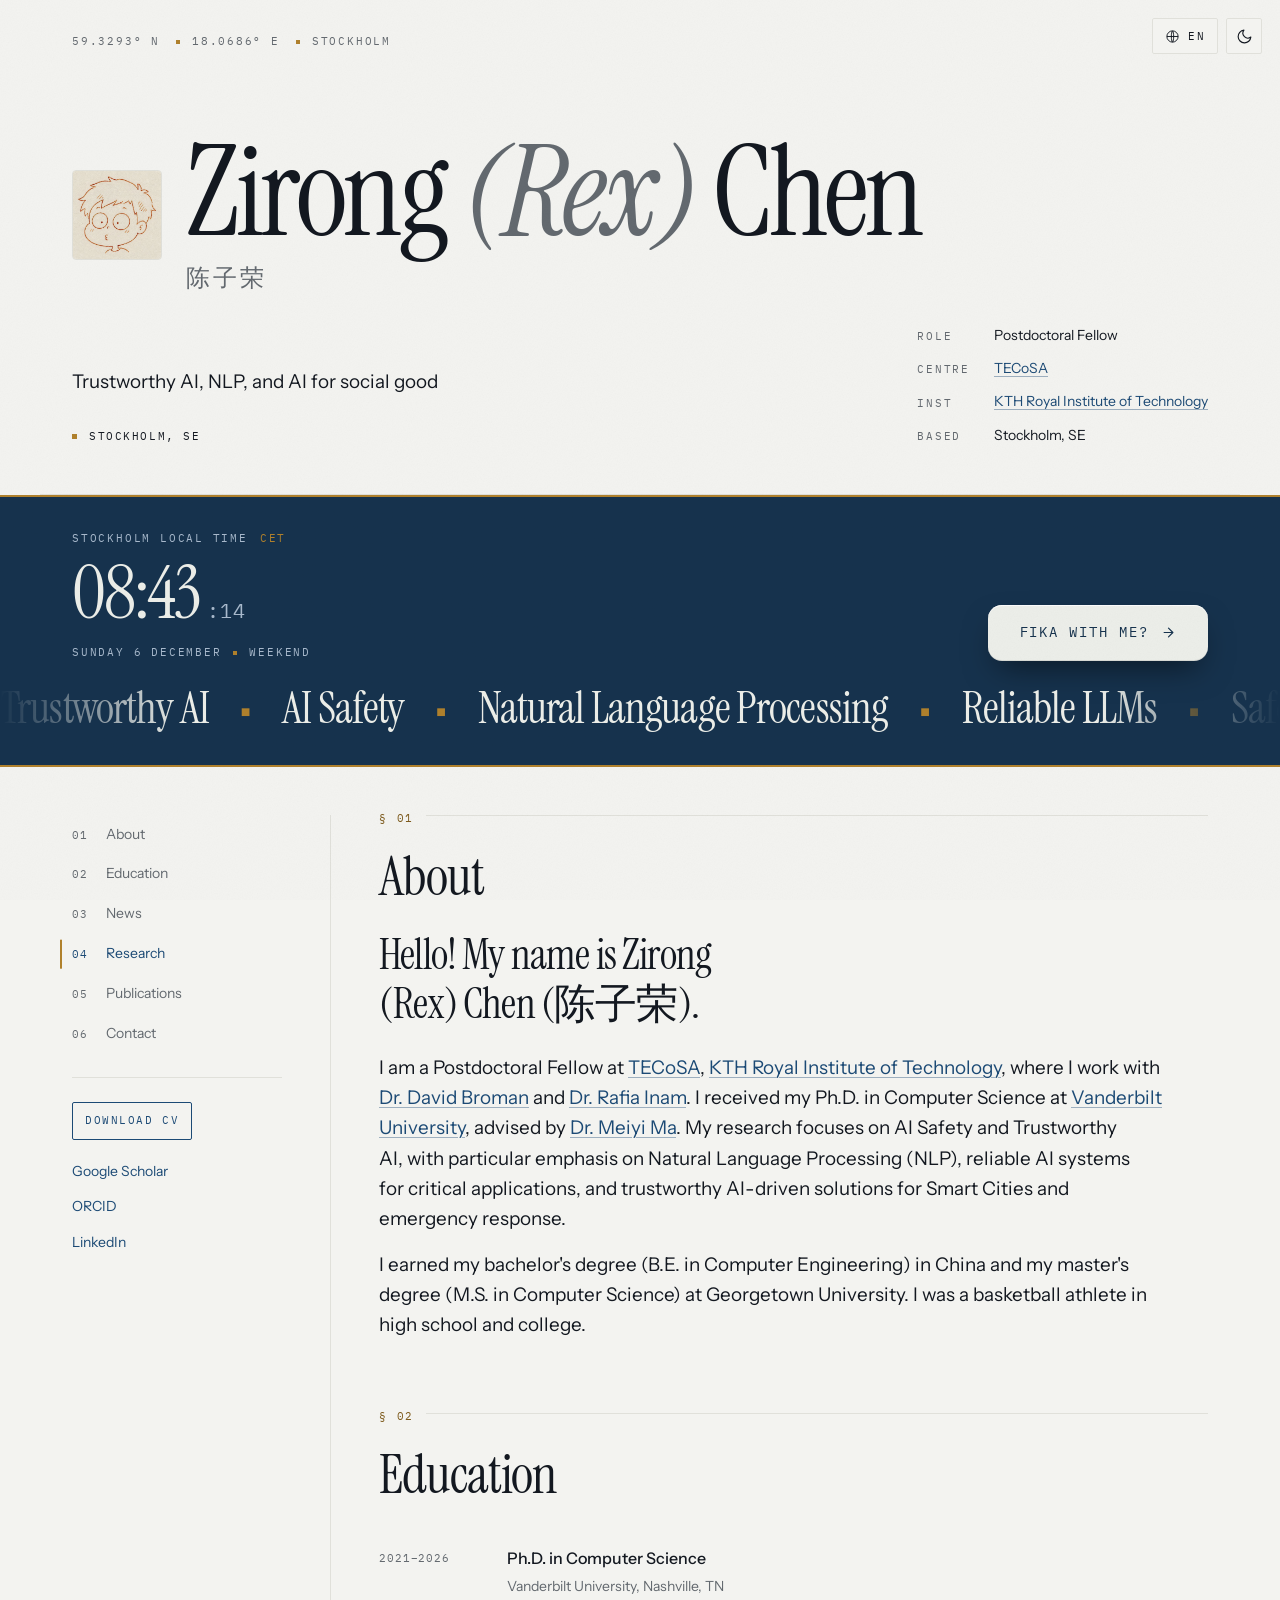
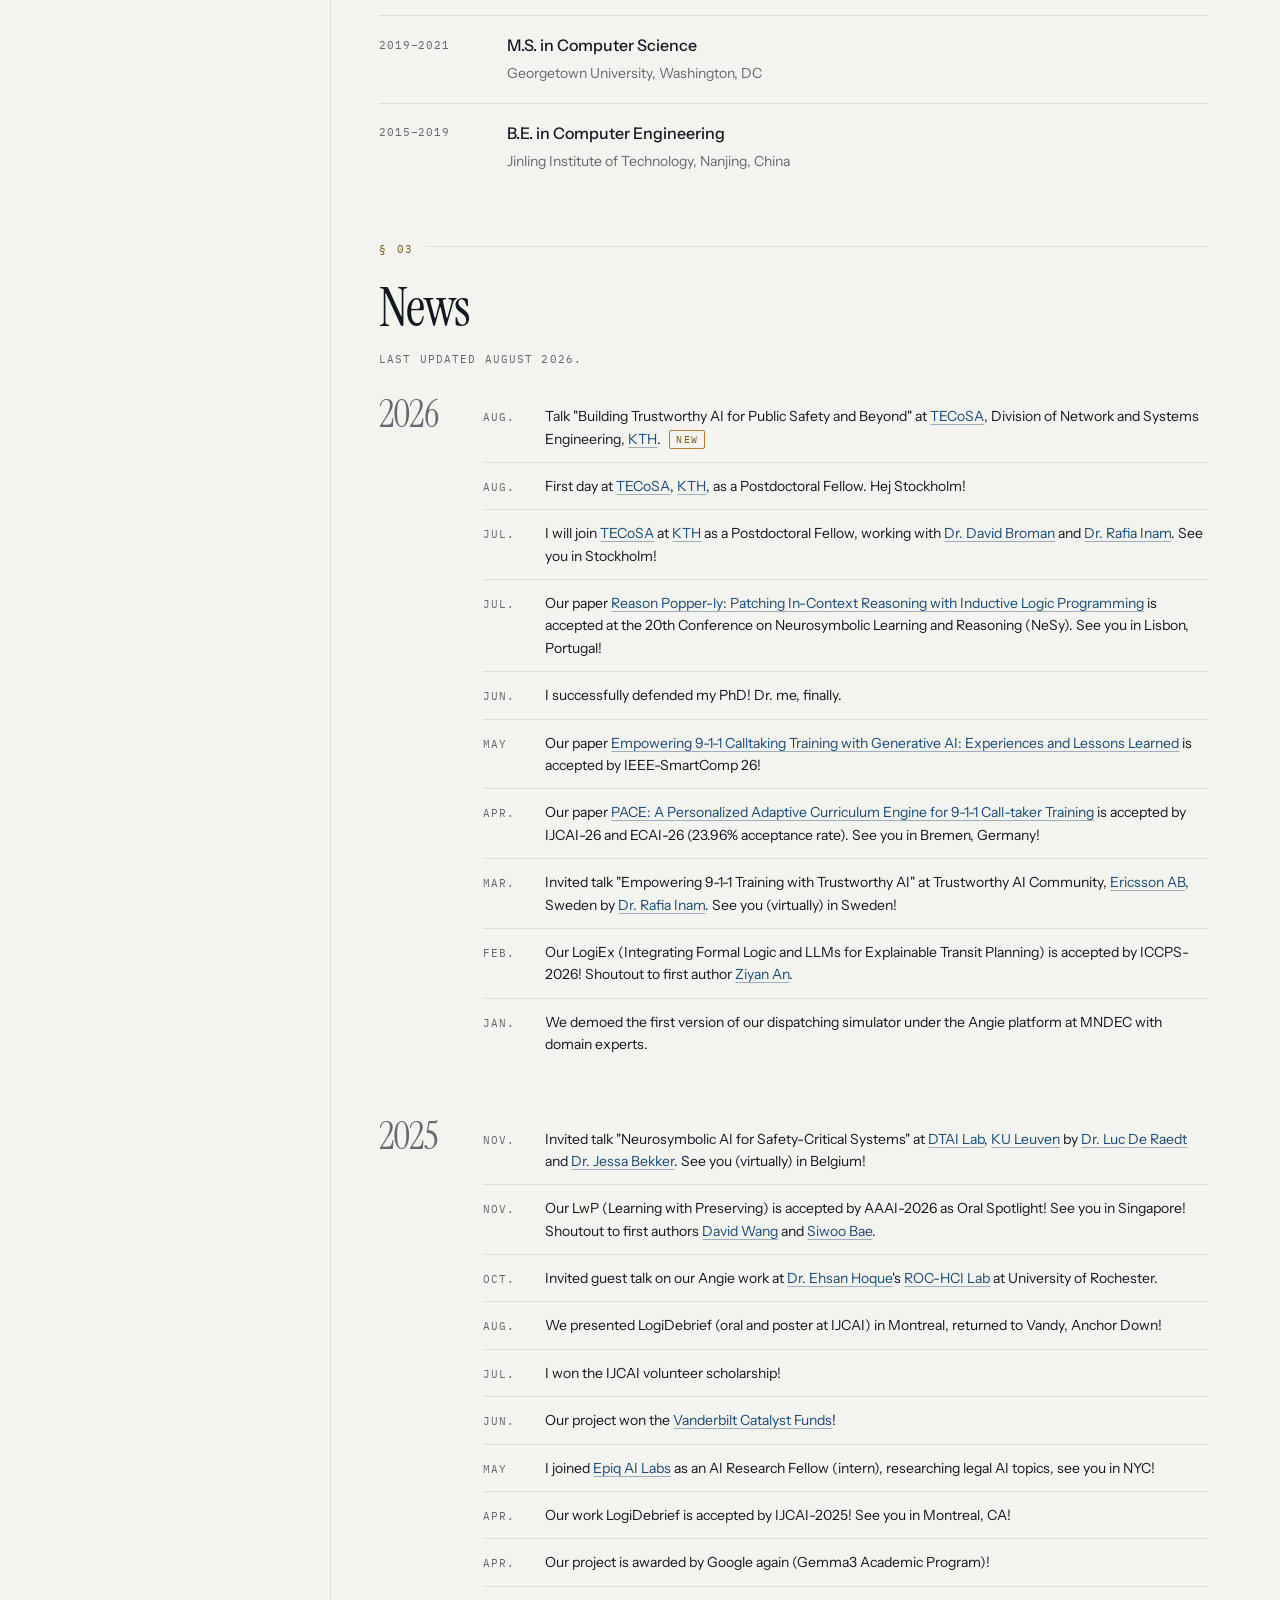
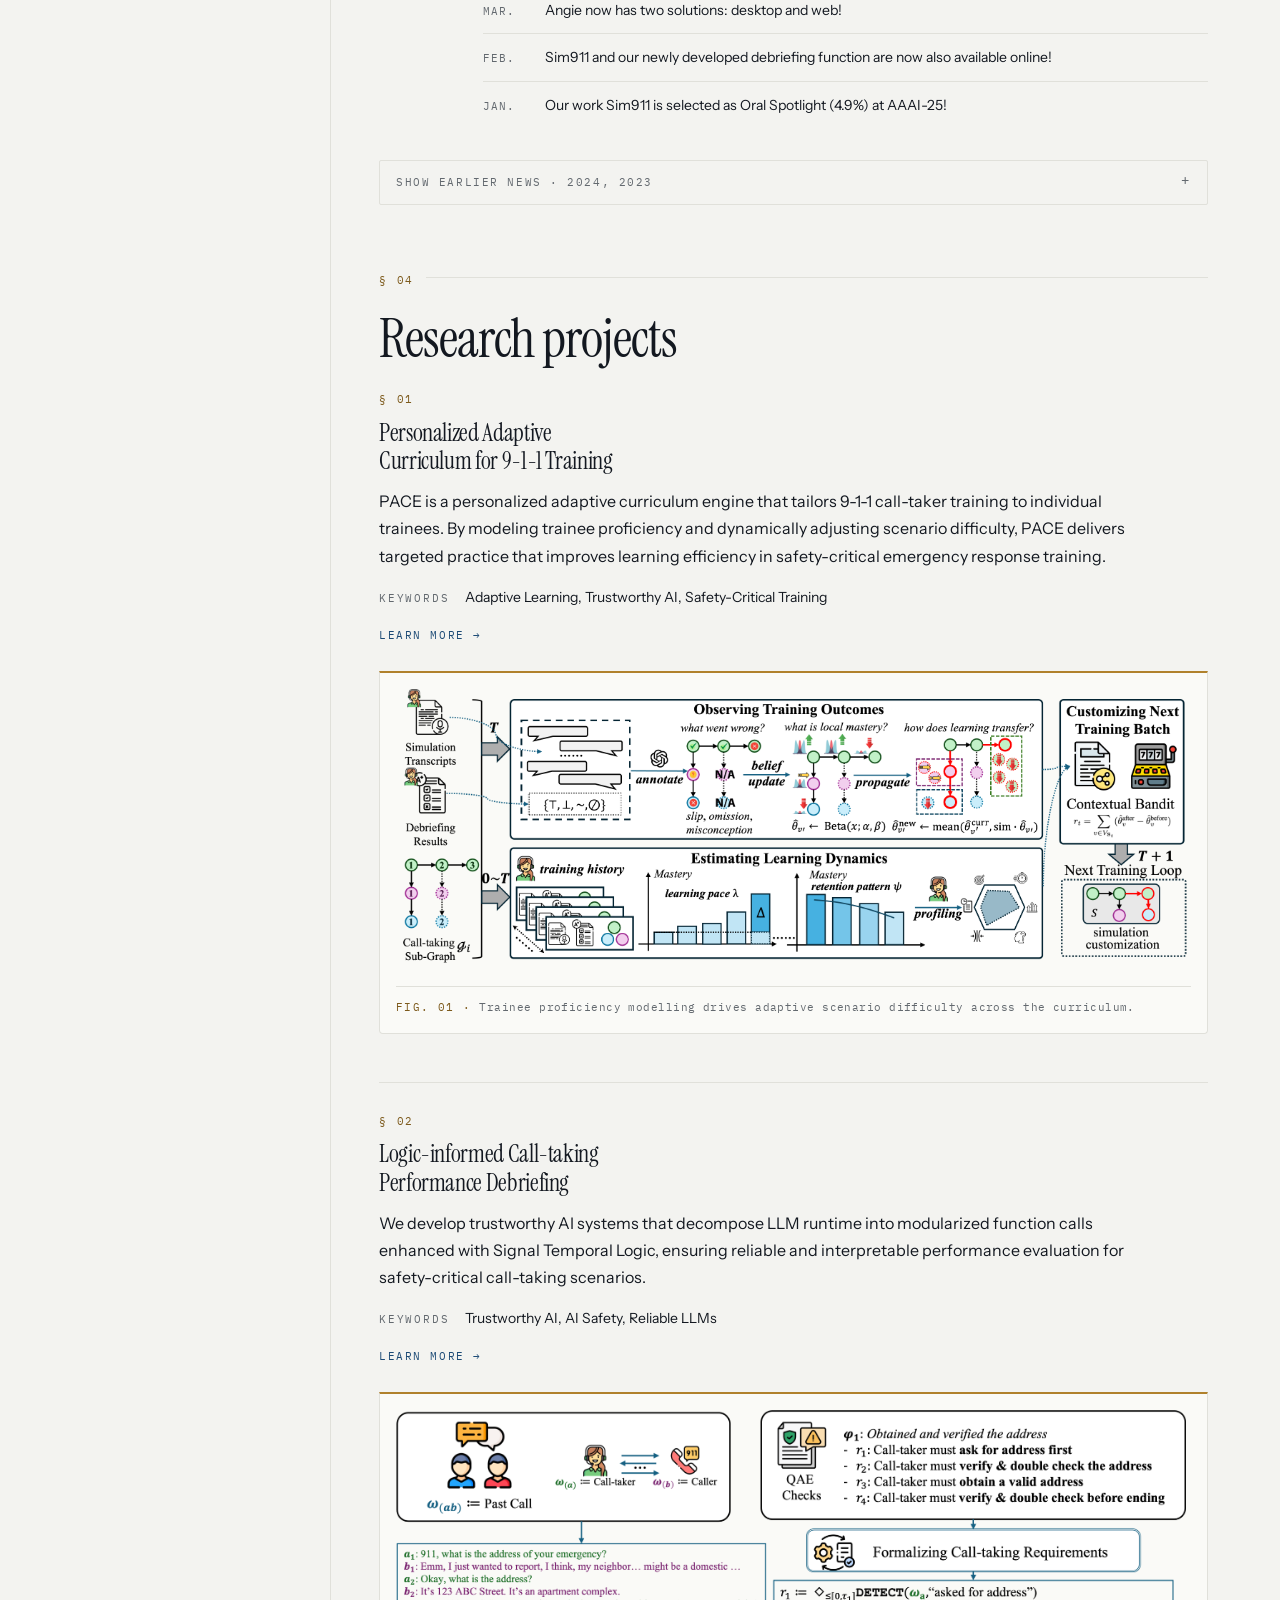
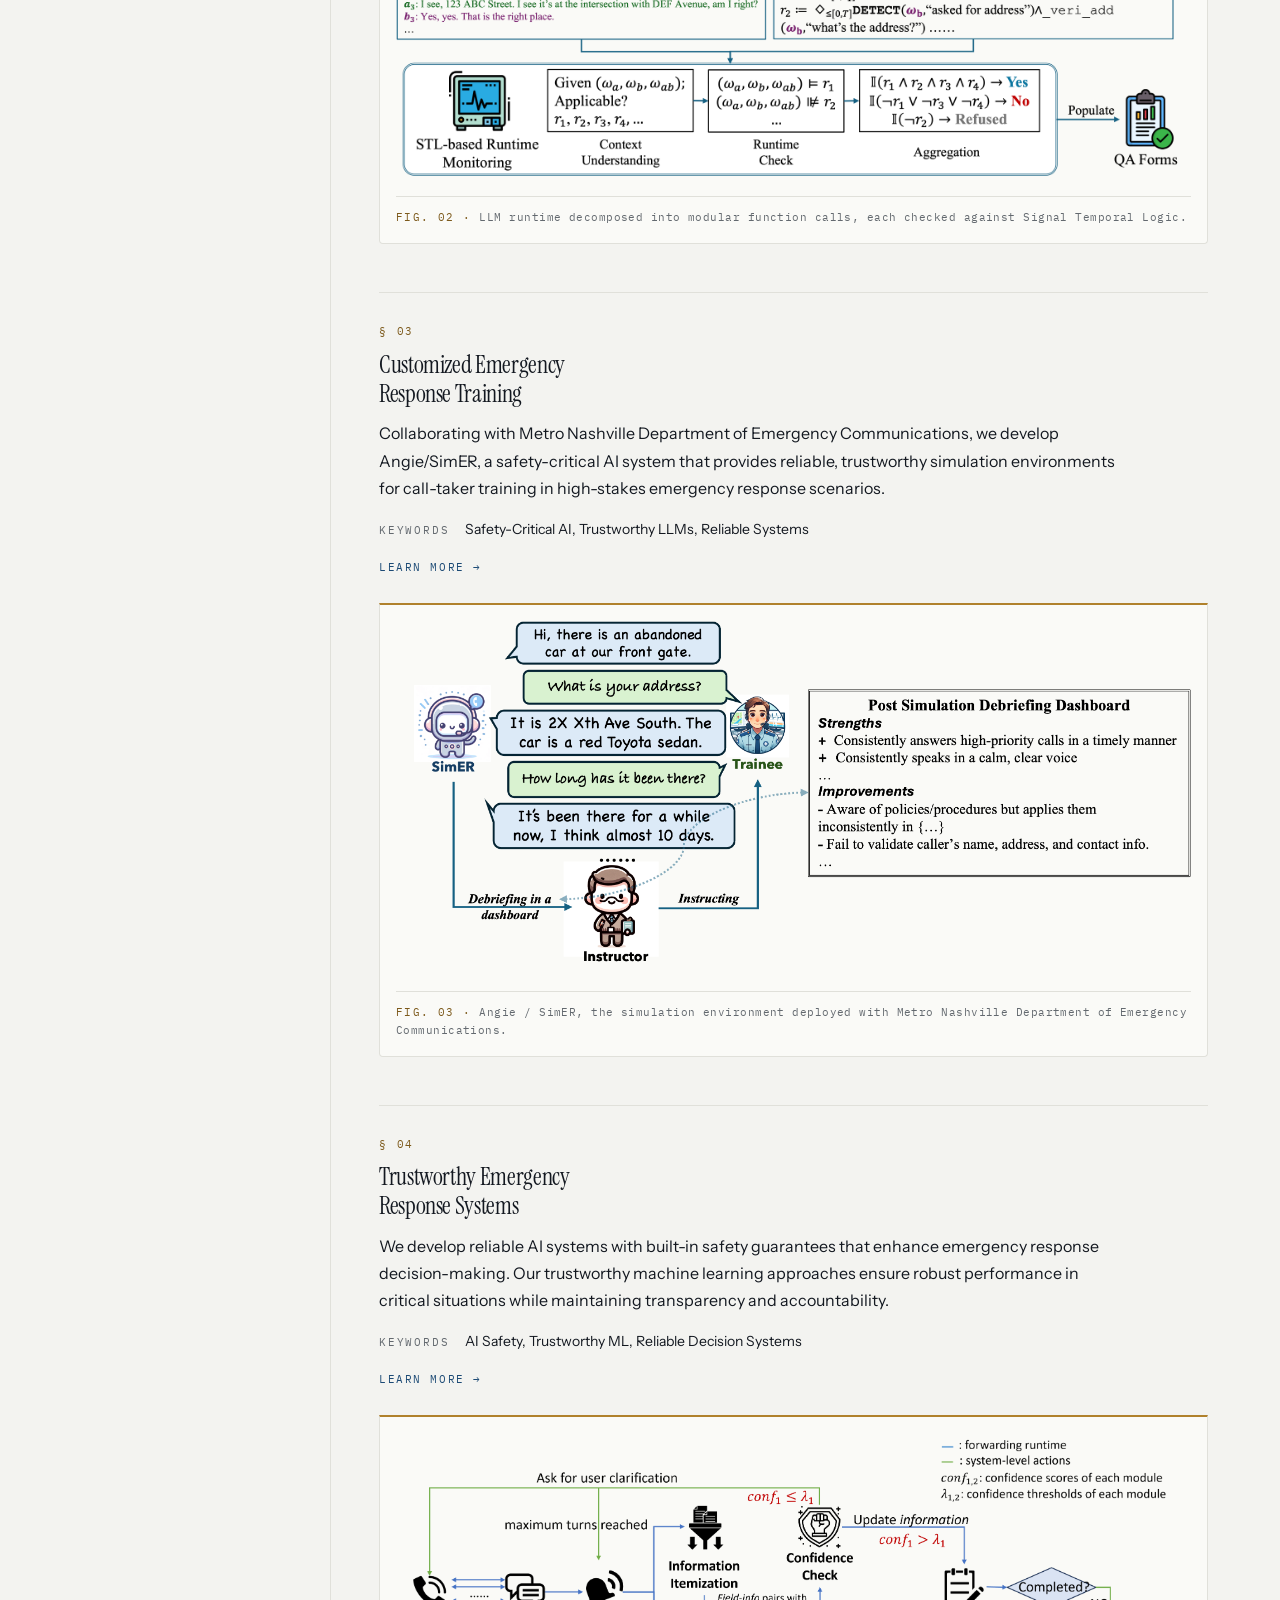
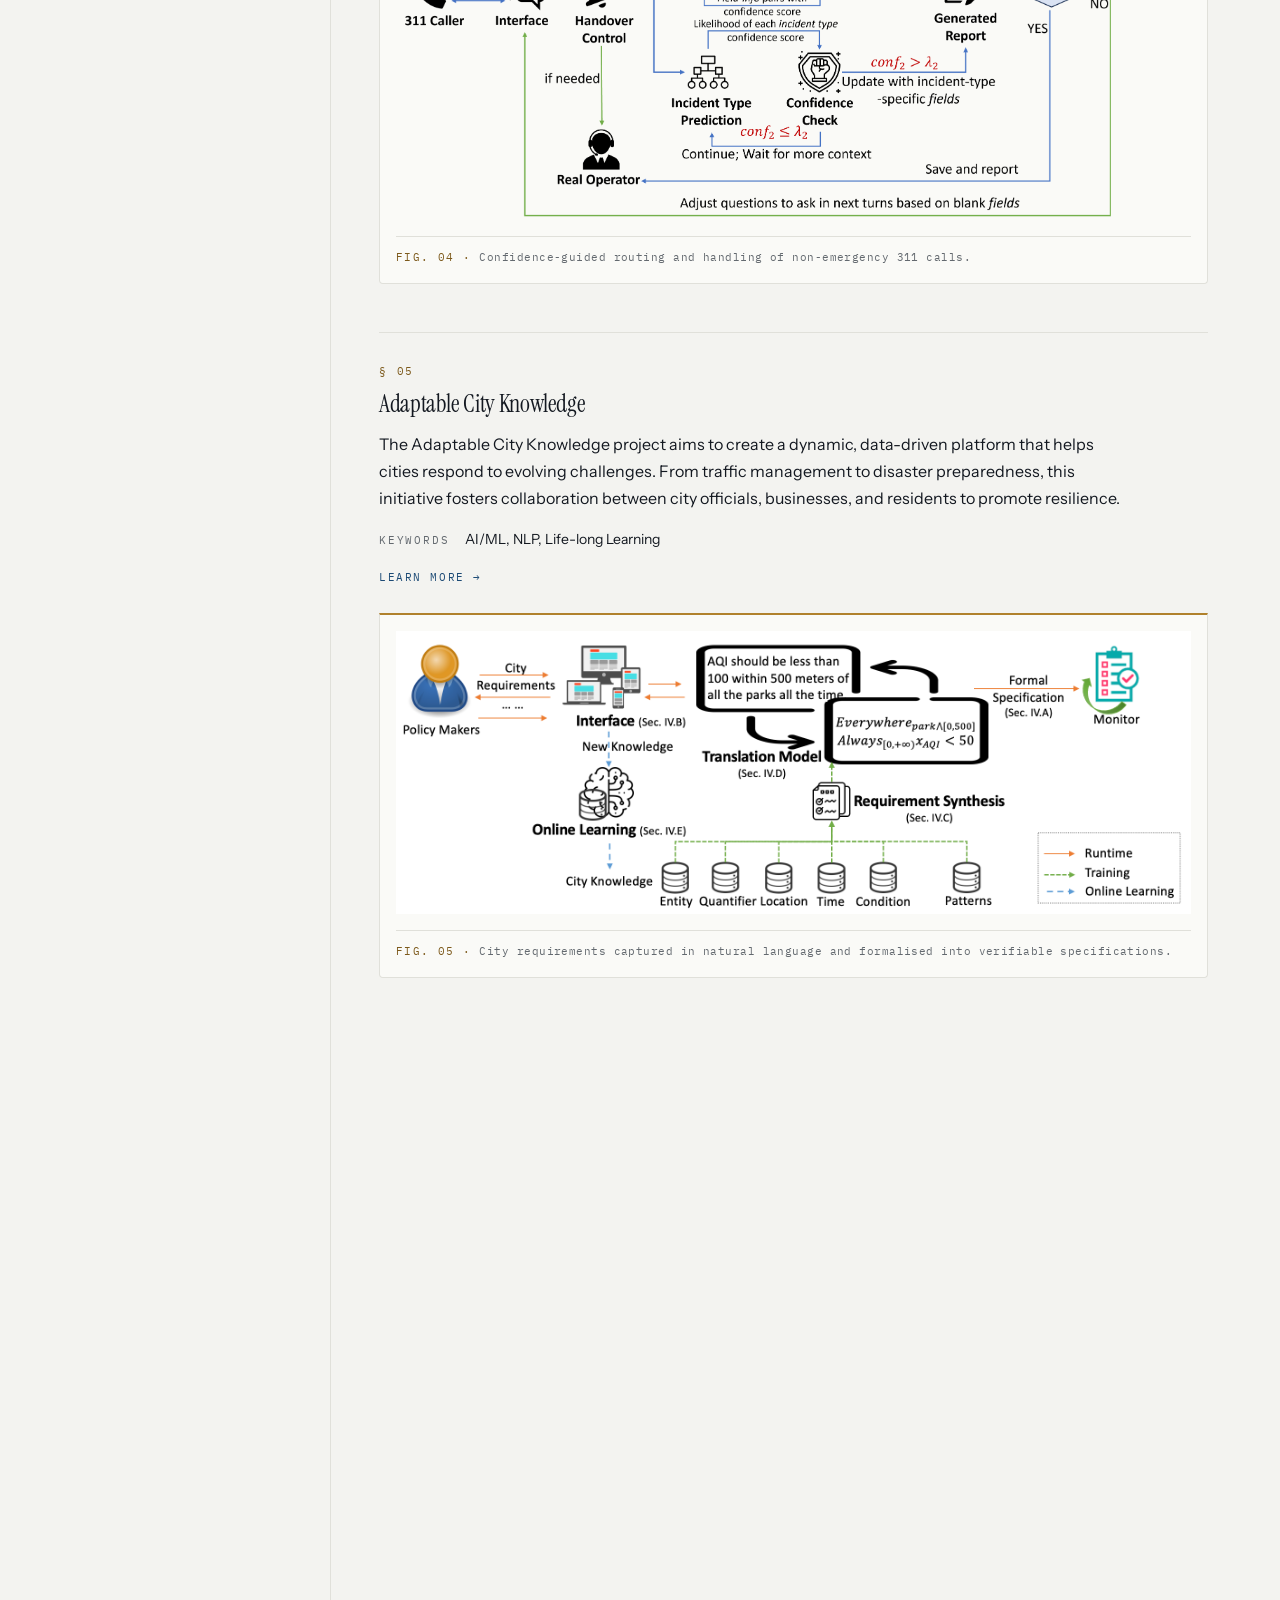
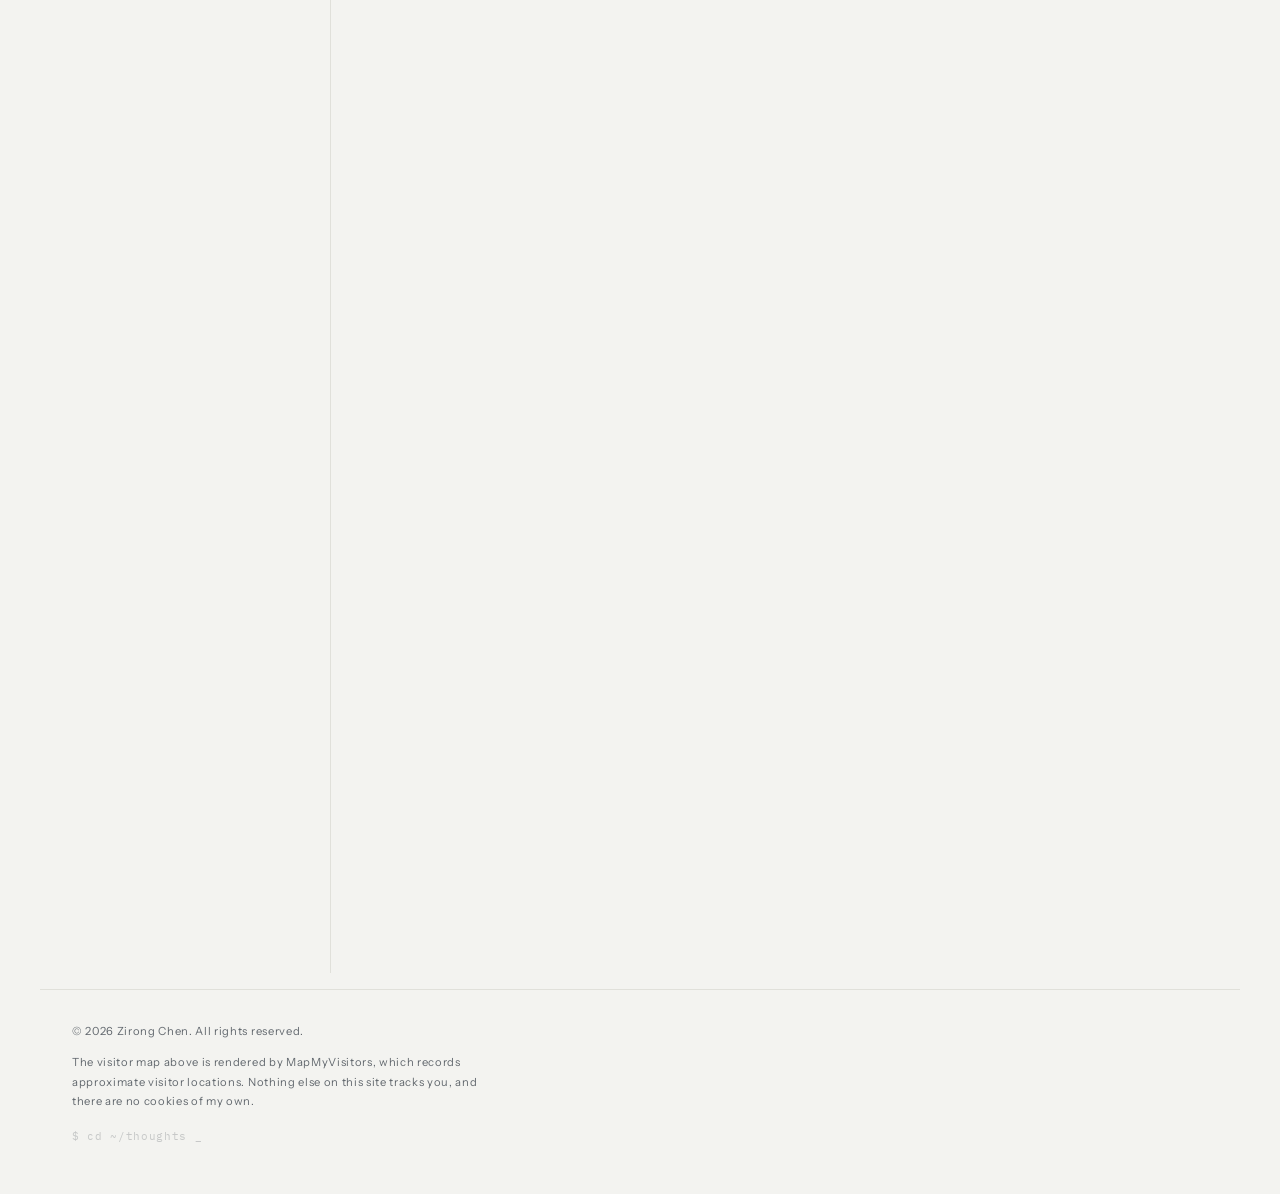
==== index.html @ 7aaa178d "Add interactive LLM exposure research note" ====
<!DOCTYPE html>
<html lang="en">
<head>
    <meta charset="UTF-8">
    <meta name="viewport" content="width=device-width, initial-scale=1.0">
    <meta name="description" content="Zirong (Rex) Chen - Postdoctoral Fellow at TECoSA, KTH Royal Institute of Technology, specializing in AI Safety, Trustworthy AI, and reliable AI systems for critical applications.">
    <title>Zirong Chen - Computer Science Researcher</title>

    <!-- Social / sharing meta -->
    <meta property="og:type" content="website">
    <meta property="og:title" content="Zirong (Rex) Chen - Computer Science Researcher">
    <meta property="og:description" content="Postdoctoral Fellow at TECoSA, KTH Royal Institute of Technology, working on AI Safety, Trustworthy AI, and reliable AI for emergency response and smart cities.">
    <meta property="og:image" content="https://rexzchen.github.io/imgs/brown-icon.jpg">
    <meta property="og:url" content="https://rexzchen.github.io/">
    <meta name="twitter:card" content="summary">
    <meta name="theme-color" content="#f3f3f0" media="(prefers-color-scheme: light)">
    <meta name="theme-color" content="#0f1319" media="(prefers-color-scheme: dark)">

    <!-- Favicon: an off-centre Nordic cross in the site's own blue and ochre -->
    <link rel="icon" href="data:image/svg+xml,%3Csvg xmlns='http://www.w3.org/2000/svg' viewBox='0 0 32 32'%3E%3Crect width='32' height='32' rx='3' fill='%231c4a75'/%3E%3Crect y='14' width='32' height='4' fill='%23b0812c'/%3E%3Crect x='10' width='4' height='32' fill='%23b0812c'/%3E%3C/svg%3E">

    <!-- Set the theme before first paint so dark-mode users never see a light flash.
         Falls back to the OS preference, which keeps the two theme-color metas honest. -->
    <script>(function(){var d=document.documentElement;d.classList.add('js');try{var t=localStorage.getItem('theme');if(!t)t=matchMedia('(prefers-color-scheme: dark)').matches?'dark':'light';d.setAttribute('data-theme',t);}catch(e){d.setAttribute('data-theme','light');}try{var l=localStorage.getItem('lang');if(!l&&/^sv\b/i.test(navigator.language||''))l='sv';if(l==='sv')d.setAttribute('lang','sv');}catch(e){}})();</script>

    <!-- Typefaces: Instrument Serif (display) + Instrument Sans (body) + IBM Plex Mono (indices) -->
    <link rel="preconnect" href="https://fonts.googleapis.com">
    <link rel="preconnect" href="https://fonts.gstatic.com" crossorigin>
    <link href="https://fonts.googleapis.com/css2?family=IBM+Plex+Mono:wght@400;500&family=Instrument+Sans:ital,wght@0,400..700;1,400..700&family=Instrument+Serif:ital@0;1&display=swap" rel="stylesheet">

    <link rel="stylesheet" href="assets/site.css?v=21">
</head>
<body>
    <a class="skip-link" href="#home"><span data-lang="en">Skip to content</span><span data-lang="sv" lang="sv">Hoppa till innehåll</span></a>
    <div class="grain" aria-hidden="true"></div>
    <div class="progress" aria-hidden="true"><span></span></div>

    <!-- Flags are drawn inline rather than set as emoji: Windows ships no
         regional-indicator glyphs, so 🇸🇪 renders there as the bare letters "SE". -->
    <div class="chrome js-only">
        <div class="lang">
            <button class="lang-btn" id="lang-btn" type="button" aria-haspopup="true" aria-expanded="false"
                    aria-label="Choose language / Välj språk">
                <svg viewBox="0 0 24 24" aria-hidden="true" class="lang-globe">
                    <circle cx="12" cy="12" r="9"></circle>
                    <path d="M3 12h18M12 3c2.5 2.6 2.5 15.4 0 18M12 3c-2.5 2.6-2.5 15.4 0 18"></path>
                </svg>
                <span class="lang-now" id="lang-now">EN</span><span class="lang-beta" data-lang="sv">beta</span>
            </button>

            <div class="lang-menu" id="lang-menu" role="menu" hidden>
                <button type="button" role="menuitem" data-set-lang="en">
                    <svg viewBox="0 0 19 10" aria-hidden="true" class="flag">
                        <rect width="19" height="10" fill="#f4f4f2"/>
                        <g fill="#b22234">
                            <rect y="0" width="19" height=".77"/><rect y="1.54" width="19" height=".77"/>
                            <rect y="3.08" width="19" height=".77"/><rect y="4.62" width="19" height=".77"/>
                            <rect y="6.15" width="19" height=".77"/><rect y="7.69" width="19" height=".77"/>
                            <rect y="9.23" width="19" height=".77"/>
                        </g>
                        <rect width="7.6" height="5.38" fill="#3c3b6e"/>
                    </svg>
                    <span>English</span>
                </button>
                <button type="button" role="menuitem" data-set-lang="sv">
                    <svg viewBox="0 0 16 10" aria-hidden="true" class="flag">
                        <rect width="16" height="10" fill="#006aa7"/>
                        <rect x="5" width="2" height="10" fill="#fecc00"/>
                        <rect y="4" width="16" height="2" fill="#fecc00"/>
                    </svg>
                    <span lang="sv">Svenska</span><span class="lang-beta">beta</span>
                </button>
            </div>
        </div>
    </div>

    <button class="theme-toggle" id="theme-toggle" type="button" aria-label="Toggle color theme">
        <svg id="sun-icon" xmlns="http://www.w3.org/2000/svg" viewBox="0 0 24 24" aria-hidden="true">
            <circle cx="12" cy="12" r="5"></circle>
            <line x1="12" y1="1" x2="12" y2="3"></line>
            <line x1="12" y1="21" x2="12" y2="23"></line>
            <line x1="4.22" y1="4.22" x2="5.64" y2="5.64"></line>
            <line x1="18.36" y1="18.36" x2="19.78" y2="19.78"></line>
            <line x1="1" y1="12" x2="3" y2="12"></line>
            <line x1="21" y1="12" x2="23" y2="12"></line>
            <line x1="4.22" y1="19.78" x2="5.64" y2="18.36"></line>
            <line x1="18.36" y1="5.64" x2="19.78" y2="4.22"></line>
        </svg>
        <svg id="moon-icon" xmlns="http://www.w3.org/2000/svg" viewBox="0 0 24 24" aria-hidden="true">
            <path d="M21 12.79A9 9 0 1 1 11.21 3 7 7 0 0 0 21 12.79z"></path>
        </svg>
    </button>

    <header class="masthead">
        <!-- Static now that the live clock lives in the band, so it reads with
             JavaScript disabled. -->
        <p class="instrument">
            <span>59.3293&deg; N</span>
            <span>18.0686&deg; E</span>
            <span>Stockholm</span>
        </p>

        <div class="masthead-inner">
            <div class="namelock">
                <img src="imgs/portrait-crop.jpg" alt="Hand-drawn portrait of Zirong Chen"
                     class="name-mark" width="640" height="640" decoding="async" fetchpriority="high">
                <div>
                    <h1 class="display-name">Zirong <em>(Rex)</em> Chen</h1>
                    <p class="name-cn" lang="zh-Hans">陈子荣</p>
                </div>
            </div>

            <div class="masthead-foot">
                <div>
                    <p class="masthead-tagline"><span data-lang="en">Trustworthy AI, NLP, and AI for social good</span><span data-lang="sv" lang="sv">Tillförlitlig AI, språkteknologi och AI för samhällsnytta</span></p>
                    <p class="transit">
                        <span class="transit-mark" aria-hidden="true"></span>
                        <span class="to">Stockholm, SE</span>
                    </p>
                </div>
                <dl class="spec">
                    <dt><span data-lang="en">Role</span><span data-lang="sv" lang="sv">Roll</span></dt>
                    <dd><span data-lang="en">Postdoctoral Fellow</span><span data-lang="sv" lang="sv">Postdoktor</span></dd>
                    <dt><span data-lang="en">Centre</span><span data-lang="sv" lang="sv">Centrum</span></dt>
                    <dd><a href="https://www.tecosa.center.kth.se/" target="_blank">TECoSA</a></dd>
                    <dt><span data-lang="en">Inst</span><span data-lang="sv" lang="sv">Lärosäte</span></dt>
                    <dd><a href="https://www.kth.se/en" target="_blank">KTH Royal Institute of Technology</a></dd>
                    <dt><span data-lang="en">Based</span><span data-lang="sv" lang="sv">Baserad i</span></dt>
                    <dd>Stockholm, SE</dd>
                </dl>
            </div>
        </div>
    </header>

    <!-- Local time in Stockholm, and an invitation that knows what day it is. -->
    <section class="band" aria-label="Local time in Stockholm">
        <div class="band-inner">
            <div class="band-lockup">
                <!-- js-only: without scripts there is no clock to show, and an
                     empty frame reading --:-- would be worse than no frame. -->
                <div class="clock js-only">
                    <p class="clock-caption">
                        <span data-lang="en">Stockholm local time</span><span
                            data-lang="sv" lang="sv">Lokal tid i Stockholm</span>
                        <!-- CET or CEST, straight from Intl. The label is the
                             visible proof that the clock follows the DST switch. -->
                        <span class="clock-zone" id="clock-zone"></span>
                    </p>
                    <p class="clock-time"><time id="clock-hm">--:--</time><span
                        class="clock-sec" id="clock-sec">:--</span></p>
                    <p class="clock-meta">
                        <span id="clock-date"></span><span id="clock-mood"></span>
                    </p>
                </div>

                <!-- A plain anchor, so it still works with scripts off. The pops
                     are injected by JS and simply do not exist without it.
                     .fika-sheen is the light sweep; the label and arrow sit above
                     it and separate on hover. -->
                <a class="fika" href="#contact-info" id="fika">
                    <span class="fika-pop" id="fika-pop" aria-hidden="true"></span>
                    <span class="fika-clip" aria-hidden="true"><span class="fika-sheen"></span></span>
                    <span class="fika-label" data-lang="en">Fika with me?</span><span class="fika-label" data-lang="sv" lang="sv">Fika med mig?</span>
                    <svg class="fika-arrow" viewBox="0 0 24 24" aria-hidden="true">
                        <path d="M5 12h13M12 5l7 7-7 7"></path>
                    </svg>
                </a>
            </div>
        </div>

        <!-- Runs the full width of the band rather than the shell, so the
             fade at each end has room to read as a fade.
             Decorative: every keyword named here already appears under one of
             the research projects, so screen readers lose nothing by skipping
             it. The list appears twice so the -50% loop lands seamlessly. -->
        <div class="marquee" aria-hidden="true">
            <div class="marquee-track">
                <span>Trustworthy AI</span><span class="sep">&#9632;</span>
                <span>AI Safety</span><span class="sep">&#9632;</span>
                <span>Natural Language Processing</span><span class="sep">&#9632;</span>
                <span>Reliable LLMs</span><span class="sep">&#9632;</span>
                <span>Safety-Critical Systems</span><span class="sep">&#9632;</span>
                <span>Neurosymbolic Reasoning</span><span class="sep">&#9632;</span>
                <span>Signal Temporal Logic</span><span class="sep">&#9632;</span>
                <span>Adaptive Learning</span><span class="sep">&#9632;</span>
                <span>Life-long Learning</span><span class="sep">&#9632;</span>
                <span>Emergency Response</span><span class="sep">&#9632;</span>
                <span>Smart Cities</span><span class="sep">&#9632;</span>
                <span>Trustworthy AI</span><span class="sep">&#9632;</span>
                <span>AI Safety</span><span class="sep">&#9632;</span>
                <span>Natural Language Processing</span><span class="sep">&#9632;</span>
                <span>Reliable LLMs</span><span class="sep">&#9632;</span>
                <span>Safety-Critical Systems</span><span class="sep">&#9632;</span>
                <span>Neurosymbolic Reasoning</span><span class="sep">&#9632;</span>
                <span>Signal Temporal Logic</span><span class="sep">&#9632;</span>
                <span>Adaptive Learning</span><span class="sep">&#9632;</span>
                <span>Life-long Learning</span><span class="sep">&#9632;</span>
                <span>Emergency Response</span><span class="sep">&#9632;</span>
                <span>Smart Cities</span><span class="sep">&#9632;</span>
            </div>
        </div>
    </section>

    <div class="layout">
        <aside class="rail">
            <nav class="rail-nav">
                <a href="#home"><span data-lang="en">About</span><span data-lang="sv" lang="sv">Om mig</span></a>
                <a href="#education"><span data-lang="en">Education</span><span data-lang="sv" lang="sv">Utbildning</span></a>
                <a href="#news"><span data-lang="en">News</span><span data-lang="sv" lang="sv">Nyheter</span></a>
                <a href="#about"><span data-lang="en">Research</span><span data-lang="sv" lang="sv">Forskning</span></a>
                <a href="#contact"><span data-lang="en">Publications</span><span data-lang="sv" lang="sv">Publikationer</span></a>
                <a href="#contact-info"><span data-lang="en">Contact</span><span data-lang="sv" lang="sv">Kontakt</span></a>
            </nav>

            <div class="rail-links">
                <a class="cv-button" href="imgs/Zirong_Chen_CV_latest.pdf" target="_blank"><span data-lang="en">Download CV</span><span data-lang="sv" lang="sv">Ladda ner CV</span></a>
                <a href="https://scholar.google.com/citations?user=wo6wou8AAAAJ" target="_blank">Google Scholar</a>
                <a href="https://orcid.org/0000-0002-6466-4549" target="_blank">ORCID</a>
                <a href="https://www.linkedin.com/in/zirong-chen-567070190" target="_blank">LinkedIn</a>
            </div>
        </aside>

        <main>
            <section id="home" class="reveal">
                <div class="section-head">
                    <h2><span data-lang="en">About</span><span data-lang="sv" lang="sv">Om mig</span></h2>
                </div>
                <div class="about-content">
                    <p class="lede" data-lang="en">Hello! My name is Zirong (Rex) Chen (陈子荣).</p>
                    <p class="lede" data-lang="sv" lang="sv">Hej! Jag heter Zirong (Rex) Chen (陈子荣).</p>
                    <p data-lang="en">I am a Postdoctoral Fellow at <a href="https://www.tecosa.center.kth.se/" target="_blank">TECoSA</a>, <a href="https://www.kth.se/en" target="_blank">KTH Royal Institute of Technology</a>, where I work with <a href="https://people.kth.se/~dbro/" target="_blank">Dr. David Broman</a> and <a href="https://www.kth.se/profile/raina" target="_blank">Dr. Rafia Inam</a>. I received my Ph.D. in Computer Science at <a href="https://www.vanderbilt.edu" target="_blank">Vanderbilt University</a>, advised by <a href="https://meiyima.github.io/" target="_blank">Dr. Meiyi Ma</a>. My research focuses on AI Safety and Trustworthy AI, with particular emphasis on Natural Language Processing (NLP), reliable AI systems for critical applications, and trustworthy AI-driven solutions for Smart Cities and emergency response.</p>
                    <p data-lang="sv" lang="sv">Jag är postdoktor vid <a href="https://www.tecosa.center.kth.se/" target="_blank">TECoSA</a>, <a href="https://www.kth.se/en" target="_blank">KTH</a>, där jag arbetar med <a href="https://people.kth.se/~dbro/" target="_blank">Dr. David Broman</a> och <a href="https://www.kth.se/profile/raina" target="_blank">Dr. Rafia Inam</a>. Jag tog min doktorsexamen i datavetenskap vid <a href="https://www.vanderbilt.edu" target="_blank">Vanderbilt University</a> med <a href="https://meiyima.github.io/" target="_blank">Dr. Meiyi Ma</a> som handledare. Min forskning handlar om AI-säkerhet och tillförlitlig AI, med särskilt fokus på språkteknologi (NLP), tillförlitliga AI-system för kritiska tillämpningar och AI-lösningar att lita på för smarta städer och räddningstjänst.</p>
                    <p data-lang="en">I earned my bachelor's degree (B.E. in Computer Engineering) in China and my master's degree (M.S. in Computer Science) at Georgetown University. I was a basketball athlete in high school and college.</p>
                    <p data-lang="sv" lang="sv">Jag tog min kandidatexamen (B.E. i datateknik) i Kina och min masterexamen (M.S. i datavetenskap) vid Georgetown University. Jag spelade basket både på gymnasiet och universitetet.</p>
                </div>
            </section>

            <section id="education" class="reveal">
                <div class="section-head">
                    <h2><span data-lang="en">Education</span><span data-lang="sv" lang="sv">Utbildning</span></h2>
                </div>
                <ul class="edu-list">
                    <li>
                        <span class="edu-year">2021&ndash;2026</span>
                        <span class="edu-body"><strong><span data-lang="en">Ph.D. in Computer Science</span><span data-lang="sv" lang="sv">Doktorsexamen i datavetenskap</span></strong><br><span class="muted">Vanderbilt University, Nashville, TN</span></span>
                    </li>
                    <li>
                        <span class="edu-year">2019&ndash;2021</span>
                        <span class="edu-body"><strong><span data-lang="en">M.S. in Computer Science</span><span data-lang="sv" lang="sv">Masterexamen i datavetenskap</span></strong><br><span class="muted">Georgetown University, Washington, DC</span></span>
                    </li>
                    <li>
                        <span class="edu-year">2015&ndash;2019</span>
                        <span class="edu-body"><strong><span data-lang="en">B.E. in Computer Engineering</span><span data-lang="sv" lang="sv">Kandidatexamen i datateknik</span></strong><br><span class="muted">Jinling Institute of Technology, Nanjing, China</span></span>
                    </li>
                </ul>
            </section>

            <section id="news" class="reveal">
                <div class="section-head">
                    <h2><span data-lang="en">News</span><span data-lang="sv" lang="sv">Nyheter</span></h2>
                    <p class="section-note"><span data-lang="en">Last updated August 2026.</span><span data-lang="sv" lang="sv">Uppdaterad augusti 2026.</span></p>
                </div>

                <div class="news-group">
                    <div class="news-year">2026</div>
                    <ul class="news-list">
                        <li><span class="news-date">Aug.</span><span class="news-text" data-lang="en">Talk "Building Trustworthy AI for Public Safety and Beyond" at <a href="https://www.tecosa.center.kth.se/" target="_blank">TECoSA</a>, Division of Network and Systems Engineering, <a href="https://www.kth.se/en" target="_blank">KTH</a>.<span class="mark-new">new</span></span><span class="news-text" data-lang="sv" lang="sv">Föreläsning ”Building Trustworthy AI for Public Safety and Beyond” på <a href="https://www.tecosa.center.kth.se/" target="_blank">TECoSA</a>, avdelningen för nätverk och systemteknik, <a href="https://www.kth.se/en" target="_blank">KTH</a>.<span class="mark-new">ny</span></span></li>
                        <li><span class="news-date">Aug.</span><span class="news-text" data-lang="en">First day at <a href="https://www.tecosa.center.kth.se/" target="_blank">TECoSA</a>, <a href="https://www.kth.se/en" target="_blank">KTH</a>, as a Postdoctoral Fellow. Hej Stockholm!</span><span class="news-text" data-lang="sv" lang="sv">Första dagen på <a href="https://www.tecosa.center.kth.se/" target="_blank">TECoSA</a> vid <a href="https://www.kth.se/en" target="_blank">KTH</a> som postdoktor. Hej Stockholm!</span></li>
                        <li><span class="news-date">Jul.</span><span class="news-text" data-lang="en">I will join <a href="https://www.tecosa.center.kth.se/" target="_blank">TECoSA</a> at <a href="https://www.kth.se/en" target="_blank">KTH</a> as a Postdoctoral Fellow, working with <a href="https://people.kth.se/~dbro/" target="_blank">Dr. David Broman</a> and <a href="https://www.kth.se/profile/raina" target="_blank">Dr. Rafia Inam</a>. See you in Stockholm!</span><span class="news-text" data-lang="sv" lang="sv">Jag börjar som postdoktor på <a href="https://www.tecosa.center.kth.se/" target="_blank">TECoSA</a> vid <a href="https://www.kth.se/en" target="_blank">KTH</a>, tillsammans med <a href="https://people.kth.se/~dbro/" target="_blank">Dr. David Broman</a> och <a href="https://www.kth.se/profile/raina" target="_blank">Dr. Rafia Inam</a>. Vi ses i Stockholm!</span></li>
                        <li><span class="news-date">Jul.</span><span class="news-text" data-lang="en">Our paper <a href="https://arxiv.org/pdf/2607.23019" target="_blank">Reason Popper-ly: Patching In-Context Reasoning with Inductive Logic Programming</a> is accepted at the 20th Conference on Neurosymbolic Learning and Reasoning (NeSy). See you in Lisbon, Portugal!</span><span class="news-text" data-lang="sv" lang="sv">Vår artikel <a href="https://arxiv.org/pdf/2607.23019" target="_blank">Reason Popper-ly: Patching In-Context Reasoning with Inductive Logic Programming</a> har antagits till 20th Conference on Neurosymbolic Learning and Reasoning (NeSy). Vi ses i Lissabon, Portugal!</span></li>
                        <li><span class="news-date">Jun.</span><span class="news-text" data-lang="en">I successfully defended my PhD! Dr. me, finally.</span><span class="news-text" data-lang="sv" lang="sv">Jag har disputerat! Äntligen doktor.</span></li>
                        <li><span class="news-date" data-lang="en">May</span><span class="news-date" data-lang="sv" lang="sv">Maj</span><span class="news-text" data-lang="en">Our paper <a href="https://arxiv.org/pdf/2602.13241" target="_blank">Empowering 9-1-1 Calltaking Training with Generative AI: Experiences and Lessons Learned</a> is accepted by IEEE-SmartComp 26!</span><span class="news-text" data-lang="sv" lang="sv">Vår artikel <a href="https://arxiv.org/pdf/2602.13241" target="_blank">Empowering 9-1-1 Calltaking Training with Generative AI: Experiences and Lessons Learned</a> har antagits till IEEE-SmartComp 26!</span></li>
                        <li><span class="news-date">Apr.</span><span class="news-text" data-lang="en">Our paper <a href="https://arxiv.org/pdf/2603.05361" target="_blank">PACE: A Personalized Adaptive Curriculum Engine for 9-1-1 Call-taker Training</a> is accepted by IJCAI-26 and ECAI-26 (23.96% acceptance rate). See you in Bremen, Germany!</span><span class="news-text" data-lang="sv" lang="sv">Vår artikel <a href="https://arxiv.org/pdf/2603.05361" target="_blank">PACE: A Personalized Adaptive Curriculum Engine for 9-1-1 Call-taker Training</a> har antagits till IJCAI-26 och ECAI-26 (23,96 % antagningsgrad). Vi ses i Bremen, Tyskland!</span></li>
                        <li><span class="news-date">Mar.</span><span class="news-text" data-lang="en">Invited talk "Empowering 9-1-1 Training with Trustworthy AI" at Trustworthy AI Community, <a href="https://www.ericsson.com/en" target="_blank">Ericsson AB</a>, Sweden by <a href="https://www.kth.se/profile/raina" target="_blank">Dr. Rafia Inam</a>. See you (virtually) in Sweden!</span><span class="news-text" data-lang="sv" lang="sv">Inbjuden föreläsning ”Empowering 9-1-1 Training with Trustworthy AI” hos Trustworthy AI Community, <a href="https://www.ericsson.com/en" target="_blank">Ericsson AB</a>, Sverige, på inbjudan av <a href="https://www.kth.se/profile/raina" target="_blank">Dr. Rafia Inam</a>. Vi ses (digitalt) i Sverige!</span></li>
                        <li><span class="news-date">Feb.</span><span class="news-text" data-lang="en">Our LogiEx (Integrating Formal Logic and LLMs for Explainable Transit Planning) is accepted by ICCPS-2026! Shoutout to first author <a href="https://ziyanan.github.io/" target="_blank">Ziyan An</a>.</span><span class="news-text" data-lang="sv" lang="sv">Vår LogiEx (Integrating Formal Logic and LLMs for Explainable Transit Planning) har antagits till ICCPS-2026! Stort grattis till förstaförfattaren <a href="https://ziyanan.github.io/" target="_blank">Ziyan An</a>.</span></li>
                        <li><span class="news-date">Jan.</span><span class="news-text" data-lang="en">We demoed the first version of our dispatching simulator under the Angie platform at MNDEC with domain experts.</span><span class="news-text" data-lang="sv" lang="sv">Vi demonstrerade den första versionen av vår utlarmningssimulator i Angie-plattformen på MNDEC tillsammans med experter från verksamheten.</span></li>
                    </ul>
                </div>

                <div class="news-group">
                    <div class="news-year">2025</div>
                    <ul class="news-list">
                        <li><span class="news-date">Nov.</span><span class="news-text" data-lang="en">Invited talk "Neurosymbolic AI for Safety-Critical Systems" at <a href="https://dtai.cs.kuleuven.be/" target="_blank">DTAI Lab</a>, <a href="https://www.kuleuven.be/english/kuleuven" target="_blank">KU Leuven</a> by <a href="https://scholar.google.com/citations?user=dgobB6AAAAAJ&hl=en" target="_blank">Dr. Luc De Raedt</a> and <a href="https://jessa.github.io/" target="_blank">Dr. Jessa Bekker</a>. See you (virtually) in Belgium!</span><span class="news-text" data-lang="sv" lang="sv">Inbjuden föreläsning ”Neurosymbolic AI for Safety-Critical Systems” vid <a href="https://dtai.cs.kuleuven.be/" target="_blank">DTAI Lab</a>, <a href="https://www.kuleuven.be/english/kuleuven" target="_blank">KU Leuven</a>, på inbjudan av <a href="https://scholar.google.com/citations?user=dgobB6AAAAAJ&hl=en" target="_blank">Dr. Luc De Raedt</a> och <a href="https://jessa.github.io/" target="_blank">Dr. Jessa Bekker</a>. Vi ses (digitalt) i Belgien!</span></li>
                        <li><span class="news-date">Nov.</span><span class="news-text" data-lang="en">Our LwP (Learning with Preserving) is accepted by AAAI-2026 as Oral Spotlight! See you in Singapore! Shoutout to first authors <a href="https://hcwdavid.github.io/" target="_blank">David Wang</a> and <a href="https://www.linkedin.com/in/siwoo-bae-78a52332b/" target="_blank">Siwoo Bae</a>.</span><span class="news-text" data-lang="sv" lang="sv">Vår LwP (Learning with Preserving) har antagits till AAAI-2026 som Oral Spotlight! Vi ses i Singapore! Stort grattis till förstaförfattarna <a href="https://hcwdavid.github.io/" target="_blank">David Wang</a> och <a href="https://www.linkedin.com/in/siwoo-bae-78a52332b/" target="_blank">Siwoo Bae</a>.</span></li>
                        <li><span class="news-date" data-lang="en">Oct.</span><span class="news-date" data-lang="sv" lang="sv">Okt.</span><span class="news-text" data-lang="en">Invited guest talk on our Angie work at <a href="https://hoques.com/" target="_blank">Dr. Ehsan Hoque</a>'s <a href="https://roc-hci.com/" target="_blank">ROC-HCI Lab</a> at University of Rochester.</span><span class="news-text" data-lang="sv" lang="sv">Inbjuden gästföreläsning om vårt Angie-arbete vid <a href="https://hoques.com/" target="_blank">Dr. Ehsan Hoque</a>s <a href="https://roc-hci.com/" target="_blank">ROC-HCI Lab</a> på University of Rochester.</span></li>
                        <li><span class="news-date">Aug.</span><span class="news-text" data-lang="en">We presented LogiDebrief (oral and poster at IJCAI) in Montreal, returned to Vandy, Anchor Down!</span><span class="news-text" data-lang="sv" lang="sv">Vi presenterade LogiDebrief (både muntligt och som poster på IJCAI) i Montreal och är tillbaka på Vandy. Anchor Down!</span></li>
                        <li><span class="news-date">Jul.</span><span class="news-text" data-lang="en">I won the IJCAI volunteer scholarship!</span><span class="news-text" data-lang="sv" lang="sv">Jag fick IJCAI:s volontärstipendium!</span></li>
                        <li><span class="news-date">Jun.</span><span class="news-text" data-lang="en">Our project won the <a href="https://cttc.co/article/20250605/vanderbilt-announces-innovation-catalyst-fund-awardees-february-2025-cycle" target="_blank">Vanderbilt Catalyst Funds</a>!</span><span class="news-text" data-lang="sv" lang="sv">Vårt projekt tilldelades <a href="https://cttc.co/article/20250605/vanderbilt-announces-innovation-catalyst-fund-awardees-february-2025-cycle" target="_blank">Vanderbilt Catalyst Funds</a>!</span></li>
                        <li><span class="news-date" data-lang="en">May</span><span class="news-date" data-lang="sv" lang="sv">Maj</span><span class="news-text" data-lang="en">I joined <a href="https://ailabs.epiqglobal.com/" target="_blank">Epiq AI Labs</a> as an AI Research Fellow (intern), researching legal AI topics, see you in NYC!</span><span class="news-text" data-lang="sv" lang="sv">Jag började på <a href="https://ailabs.epiqglobal.com/" target="_blank">Epiq AI Labs</a> som AI Research Fellow (praktikant) och forskar om juridisk AI. Vi ses i New York!</span></li>
                        <li><span class="news-date">Apr.</span><span class="news-text" data-lang="en">Our work LogiDebrief is accepted by IJCAI-2025! See you in Montreal, CA!</span><span class="news-text" data-lang="sv" lang="sv">Vårt arbete LogiDebrief har antagits till IJCAI-2025! Vi ses i Montreal, Kanada!</span></li>
                        <li><span class="news-date">Apr.</span><span class="news-text" data-lang="en">Our project is awarded by Google again (Gemma3 Academic Program)!</span><span class="news-text" data-lang="sv" lang="sv">Vårt projekt har fått anslag från Google igen (Gemma3 Academic Program)!</span></li>
                        <li><span class="news-date">Mar.</span><span class="news-text" data-lang="en">Angie now has two solutions: desktop and web!</span><span class="news-text" data-lang="sv" lang="sv">Angie finns nu i två versioner: skrivbord och webb!</span></li>
                        <li><span class="news-date">Feb.</span><span class="news-text" data-lang="en">Sim911 and our newly developed debriefing function are now also available online!</span><span class="news-text" data-lang="sv" lang="sv">Sim911 och vår nyutvecklade återkopplingsfunktion finns nu även på webben!</span></li>
                        <li><span class="news-date">Jan.</span><span class="news-text" data-lang="en">Our work Sim911 is selected as Oral Spotlight (4.9%) at AAAI-25!</span><span class="news-text" data-lang="sv" lang="sv">Vårt arbete Sim911 valdes ut som Oral Spotlight (4,9 %) på AAAI-25!</span></li>
                    </ul>
                </div>

                <details class="news-earlier">
                    <summary><span data-lang="en">Show earlier news &middot; 2024, 2023</span><span data-lang="sv" lang="sv">Visa äldre nyheter &middot; 2024, 2023</span></summary>

                    <div class="news-group">
                        <div class="news-year">2024</div>
                        <ul class="news-list">
                            <li><span class="news-date">Dec.</span><span class="news-text" data-lang="en">Our paper Sim911 is accepted by AAAI-25! See you in Philadelphia.</span><span class="news-text" data-lang="sv" lang="sv">Vår artikel Sim911 har antagits till AAAI-25! Vi ses i Philadelphia.</span></li>
                            <li><span class="news-date" data-lang="en">Oct.</span><span class="news-date" data-lang="sv" lang="sv">Okt.</span><span class="news-text" data-lang="en">Our project is awarded by the <a href="https://research.google/programs-and-events/google-academic-research-awards/google-academic-research-award-program-recipients/" target="_blank">Google Academic Research Award</a>!</span><span class="news-text" data-lang="sv" lang="sv">Vårt projekt tilldelades <a href="https://research.google/programs-and-events/google-academic-research-awards/google-academic-research-award-program-recipients/" target="_blank">Google Academic Research Award</a>!</span></li>
                            <li><span class="news-date">Sep.</span><span class="news-text" data-lang="en">We were invited (permanently) to present our work at the <a href="https://lab.vanderbilt.edu/live/2024/06/21/a-gen-ai-enabled-system-for-9-1-1-call-takers-training-in-emergency-response-simer/" target="_blank">LIVE session</a>.</span><span class="news-text" data-lang="sv" lang="sv">Vi blev inbjudna (permanent) att presentera vårt arbete på <a href="https://lab.vanderbilt.edu/live/2024/06/21/a-gen-ai-enabled-system-for-9-1-1-call-takers-training-in-emergency-response-simer/" target="_blank">LIVE-sessionen</a>.</span></li>
                            <li><span class="news-date">Sep.</span><span class="news-text" data-lang="en">We were invited to the Innovation Panel organized by Davidson County and the Sheriff's Office.</span><span class="news-text" data-lang="sv" lang="sv">Vi blev inbjudna till innovationspanelen som anordnades av Davidson County och Sheriff&rsquo;s Office.</span></li>
                            <li><span class="news-date">Aug.</span><span class="news-text" data-lang="en">Our project SimER/Angie got funded by NSF (pre-announcement).</span><span class="news-text" data-lang="sv" lang="sv">Vårt projekt SimER/Angie har beviljats anslag från NSF (förhandsbesked).</span></li>
                            <li><span class="news-date">Aug.</span><span class="news-text" data-lang="en">We were awarded by the <a href="https://openai.com/form/researcher-access-program/" target="_blank">OpenAI Research Access Program</a>.</span><span class="news-text" data-lang="sv" lang="sv">Vi tilldelades stöd genom <a href="https://openai.com/form/researcher-access-program/" target="_blank">OpenAI Research Access Program</a>.</span></li>
                            <li><span class="news-date">Jul.</span><span class="news-text" data-lang="en">We launched and deployed SimER/Angie V2 at DEC!</span><span class="news-text" data-lang="sv" lang="sv">Vi lanserade och driftsatte SimER/Angie V2 på DEC!</span></li>
                            <li><span class="news-date">Jun.</span><span class="news-text" data-lang="en">We hosted a Workshop on Future Technologies for Emergency Response and Public Safety!</span><span class="news-text" data-lang="sv" lang="sv">Vi arrangerade en workshop om framtidens teknik för räddningstjänst och samhällsskydd!</span></li>
                            <li><span class="news-date" data-lang="en">May</span><span class="news-date" data-lang="sv" lang="sv">Maj</span><span class="news-text" data-lang="en">We were invited to the TN State Government of Education's K-12 Event at Peabody!</span><span class="news-text" data-lang="sv" lang="sv">Vi blev inbjudna till delstaten Tennessees utbildningsmyndighets K-12-evenemang på Peabody!</span></li>
                            <li><span class="news-date">Apr.</span><span class="news-text" data-lang="en">SimER/Angie prototype first participates in real-world training!</span><span class="news-text" data-lang="sv" lang="sv">Prototypen av SimER/Angie användes för första gången i skarp utbildning!</span></li>
                            <li><span class="news-date">Mar.</span><span class="news-text" data-lang="en">We won the Vanderbilt Generative AI Seed Grant!</span><span class="news-text" data-lang="sv" lang="sv">Vi tilldelades Vanderbilt Generative AI Seed Grant!</span></li>
                            <li><span class="news-date">Feb.</span><span class="news-text" data-lang="en">We were at AAAI 2024 in Vancouver, CA.</span><span class="news-text" data-lang="sv" lang="sv">Vi var på AAAI 2024 i Vancouver, Kanada.</span></li>
                            <li><span class="news-date">Feb.</span><span class="news-text" data-lang="en">Our work Auto311 is selected as Spotlight Oral Presentation (6%) at AAAI 2024!</span><span class="news-text" data-lang="sv" lang="sv">Vårt arbete Auto311 valdes ut till Spotlight Oral Presentation (6 %) på AAAI 2024!</span></li>
                            <li><span class="news-date">Jan.</span><span class="news-text" data-lang="en">Serve as TA for Automated Verification.</span><span class="news-text" data-lang="sv" lang="sv">Undervisningsassistent i kursen Automated Verification.</span></li>
                            <li><span class="news-date">Jan.</span><span class="news-text" data-lang="en">I won the AAAI Scholarship and Volunteer Award!</span><span class="news-text" data-lang="sv" lang="sv">Jag fick AAAI:s stipendium och volontärutmärkelse!</span></li>
                        </ul>
                    </div>

                    <div class="news-group">
                        <div class="news-year">2023</div>
                        <ul class="news-list">
                            <li><span class="news-date">Dec.</span><span class="news-text" data-lang="en">I won the Vanderbilt Graduate Student Travel Grant!</span><span class="news-text" data-lang="sv" lang="sv">Jag fick Vanderbilt Graduate Student Travel Grant!</span></li>
                            <li><span class="news-date">Dec.</span><span class="news-text" data-lang="en">Our paper Auto311 is accepted by AAAI-24! See you in Vancouver!</span><span class="news-text" data-lang="sv" lang="sv">Vår artikel Auto311 har antagits till AAAI-24! Vi ses i Vancouver!</span></li>
                        </ul>
                    </div>
                </details>
            </section>

            <section id="about" class="reveal projects">
                <div class="section-head">
                    <h2><span data-lang="en">Research projects</span><span data-lang="sv" lang="sv">Forskningsprojekt</span></h2>
                </div>

                <article class="project">
                    <h3><span data-lang="en">Personalized Adaptive Curriculum for 9-1-1 Training</span><span data-lang="sv" lang="sv">Personanpassad adaptiv utbildning för 9-1-1</span></h3>
                    <p data-lang="en">PACE is a personalized adaptive curriculum engine that tailors 9-1-1 call-taker training to individual trainees. By modeling trainee proficiency and dynamically adjusting scenario difficulty, PACE delivers targeted practice that improves learning efficiency in safety-critical emergency response training.</p>
                    <p data-lang="sv" lang="sv">PACE är en motor för personanpassade, adaptiva utbildningsplaner som skräddarsyr träningen för 9-1-1-operatörer efter varje enskild deltagare. Genom att modellera deltagarens färdighetsnivå och löpande justera scenariernas svårighetsgrad ger PACE riktad träning som effektiviserar lärandet i säkerhetskritisk räddningstjänstutbildning.</p>
                    <p class="keywords"><em>Adaptive Learning, Trustworthy AI, Safety-Critical Training</em></p>
                    <a href="https://arxiv.org/pdf/2603.05361" class="learn-more" target="_blank"><span data-lang="en">Learn more</span><span data-lang="sv" lang="sv">Läs mer</span></a>
                    <figure class="fig">
                        <img src="imgs/PACE.png" alt="PACE system architecture showing personalized adaptive curriculum engine for 9-1-1 call-taker training" loading="lazy" width="4445" height="1572">
                        <figcaption><span data-lang="en">Trainee proficiency modelling drives adaptive scenario difficulty across the curriculum.</span><span data-lang="sv" lang="sv">Modellering av deltagarens färdighetsnivå styr scenariernas svårighetsgrad genom hela utbildningen.</span></figcaption>
                    </figure>
                </article>

                <article class="project">
                    <h3><span data-lang="en">Logic-informed Call-taking Performance Debriefing</span><span data-lang="sv" lang="sv">Logikstödd återkoppling på samtalshantering</span></h3>
                    <p data-lang="en">We develop trustworthy AI systems that decompose LLM runtime into modularized function calls enhanced with Signal Temporal Logic, ensuring reliable and interpretable performance evaluation for safety-critical call-taking scenarios.</p>
                    <p data-lang="sv" lang="sv">Vi utvecklar tillförlitliga AI-system som bryter ner språkmodellens exekvering i modulära funktionsanrop förstärkta med signaltemporal logik. Det ger en tillförlitlig och tolkbar utvärdering av prestation i säkerhetskritiska samtalsscenarier.</p>
                    <p class="keywords"><em>Trustworthy AI, AI Safety, Reliable LLMs</em></p>
                    <a href="https://arxiv.org/pdf/2505.03985" class="learn-more" target="_blank"><span data-lang="en">Learn more</span><span data-lang="sv" lang="sv">Läs mer</span></a>
                    <figure class="fig">
                        <img src="imgs/logidebrief.png" alt="LogiDebrief system architecture showing LLM integration with Signal Temporal Logic for automated debriefing" loading="lazy" width="3840" height="1787">
                        <figcaption><span data-lang="en">LLM runtime decomposed into modular function calls, each checked against Signal Temporal Logic.</span><span data-lang="sv" lang="sv">Språkmodellens exekvering uppdelad i modulära funktionsanrop, vart och ett kontrollerat mot signaltemporal logik.</span></figcaption>
                    </figure>
                </article>

                <article class="project">
                    <h3><span data-lang="en">Customized Emergency Response Training</span><span data-lang="sv" lang="sv">Skräddarsydd utbildning för räddningstjänst</span></h3>
                    <p data-lang="en">Collaborating with Metro Nashville Department of Emergency Communications, we develop Angie/SimER, a safety-critical AI system that provides reliable, trustworthy simulation environments for call-taker training in high-stakes emergency response scenarios.</p>
                    <p data-lang="sv" lang="sv">Tillsammans med Metro Nashville Department of Emergency Communications utvecklar vi Angie/SimER, ett säkerhetskritiskt AI-system som ger tillförlitliga simuleringsmiljöer för att träna operatörer i skarpa räddningsscenarier.</p>
                    <p class="keywords"><em>Safety-Critical AI, Trustworthy LLMs, Reliable Systems</em></p>
                    <a href="https://ojs.aaai.org/index.php/AAAI/article/view/35006" class="learn-more" target="_blank"><span data-lang="en">Learn more</span><span data-lang="sv" lang="sv">Läs mer</span></a>
                    <figure class="fig">
                        <img src="imgs/simer_overview.png" alt="SimER system overview showing AI-driven simulation environment for call-taker training with Metro Nashville DEC" loading="lazy" width="2759" height="1228">
                        <figcaption><span data-lang="en">Angie / SimER, the simulation environment deployed with Metro Nashville Department of Emergency Communications.</span><span data-lang="sv" lang="sv">Angie / SimER, simuleringsmiljön som driftsatts tillsammans med Metro Nashville Department of Emergency Communications.</span></figcaption>
                    </figure>
                </article>

                <article class="project">
                    <h3><span data-lang="en">Trustworthy Emergency Response Systems</span><span data-lang="sv" lang="sv">Tillförlitliga system för räddningstjänst</span></h3>
                    <p data-lang="en">We develop reliable AI systems with built-in safety guarantees that enhance emergency response decision-making. Our trustworthy machine learning approaches ensure robust performance in critical situations while maintaining transparency and accountability.</p>
                    <p data-lang="sv" lang="sv">Vi utvecklar tillförlitliga AI-system med inbyggda säkerhetsgarantier som stärker beslutsfattandet inom räddningstjänsten. Våra metoder för tillförlitlig maskininlärning ger robust prestanda i kritiska lägen samtidigt som transparens och ansvarsutkrävande bevaras.</p>
                    <p class="keywords"><em>AI Safety, Trustworthy ML, Reliable Decision Systems</em></p>
                    <a href="https://ojs.aaai.org/index.php/AAAI/article/view/30199" class="learn-more" target="_blank"><span data-lang="en">Learn more</span><span data-lang="sv" lang="sv">Läs mer</span></a>
                    <figure class="fig">
                        <img src="imgs/auto311.png" alt="Auto311 system diagram showing confidence-guided automated processing for non-emergency calls" loading="lazy" width="4534" height="2205">
                        <figcaption><span data-lang="en">Confidence-guided routing and handling of non-emergency 311 calls.</span><span data-lang="sv" lang="sv">Konfidensstyrd dirigering och hantering av icke-akuta 311-samtal.</span></figcaption>
                    </figure>
                </article>

                <article class="project">
                    <h3>Adaptable City Knowledge</h3>
                    <p data-lang="en">The Adaptable City Knowledge project aims to create a dynamic, data-driven platform that helps cities respond to evolving challenges. From traffic management to disaster preparedness, this initiative fosters collaboration between city officials, businesses, and residents to promote resilience.</p>
                    <p data-lang="sv" lang="sv">Projektet Adaptable City Knowledge bygger en dynamisk, datadriven plattform som hjälper städer att möta förändrade utmaningar. Från trafikstyrning till krisberedskap främjar initiativet samarbete mellan kommun, näringsliv och invånare för ökad motståndskraft.</p>
                    <p class="keywords"><em>AI/ML, NLP, Life-long Learning</em></p>
                    <a href="https://ieeexplore.ieee.org/abstract/document/9821044" class="learn-more" target="_blank"><span data-lang="en">Learn more</span><span data-lang="sv" lang="sv">Läs mer</span></a>
                    <figure class="fig">
                        <img src="imgs/CitySpecOverview.png" alt="CitySpec system architecture for intelligent requirement specification in smart cities with formal verification" loading="lazy" width="1758" height="624">
                        <figcaption><span data-lang="en">City requirements captured in natural language and formalised into verifiable specifications.</span><span data-lang="sv" lang="sv">Kommunala krav fångade i naturligt språk och formaliserade till verifierbara specifikationer.</span></figcaption>
                    </figure>
                </article>
            </section>

            <section id="contact" class="reveal">
                <div class="section-head">
                    <h2><span data-lang="en">Selected publications</span><span data-lang="sv" lang="sv">Utvalda publikationer</span></h2>
                </div>
                <ul class="pub-list">
                    <li>
                        <span class="pub-title"><a href="https://arxiv.org/pdf/2607.23019" target="_blank">Reason Popper-ly: Patching In-Context Reasoning with Inductive Logic Programming</a></span>
                        <span class="pub-venue">NeSy-26</span>
                    </li>
                    <li>
                        <span class="pub-title"><a href="https://arxiv.org/pdf/2603.05361" target="_blank">PACE: A Personalized Adaptive Curriculum Engine for 9-1-1 Call-taker Training</a></span>
                        <span class="pub-venue">IJCAI-26 / ECAI-26</span>
                        <span class="pub-award">Oral Spotlight</span>
                    </li>
                    <li>
                        <span class="pub-title"><a href="https://arxiv.org/pdf/2511.11676" target="_blank">Learning with Preserving for Continual Multitask Learning</a></span>
                        <span class="pub-venue">AAAI-26</span>
                        <span class="pub-award">Oral Spotlight, 17.6%</span>
                    </li>
                    <li>
                        <span class="pub-title">LogiEx: Integrating Formal Logic and LLMs for Explainable Transit Planning</span>
                        <span class="pub-venue">ICCPS-26</span>
                    </li>
                    <li>
                        <span class="pub-title"><a href="https://arxiv.org/pdf/2505.03985" target="_blank">LogiDebrief: A Signal-Temporal Logic based Automated Debriefing Approach with Large Language Models Integration</a></span>
                        <span class="pub-venue">IJCAI-25</span>
                        <span class="pub-award">Oral Spotlight, 13%</span>
                    </li>
                    <li>
                        <span class="pub-title"><a href="https://arxiv.org/pdf/2505.00610" target="_blank">Combining LLMs with a Logic-Based Framework to Explain MCTS</a></span>
                        <span class="pub-venue">AAMAS-25</span>
                    </li>
                    <li>
                        <span class="pub-title"><a href="https://ojs.aaai.org/index.php/AAAI/article/view/35006" target="_blank">Sim911: Towards Effective and Equitable 9-1-1 Dispatcher Training with an LLM-Enabled Simulation</a></span>
                        <span class="pub-venue">AAAI-25</span>
                        <span class="pub-award">Oral Spotlight, 4.9%</span>
                    </li>
                    <li>
                        <span class="pub-title"><a href="https://ojs.aaai.org/index.php/AAAI/article/view/30199" target="_blank">Auto311: A Confidence-Guided Automated System for Non-emergency Calls</a></span>
                        <span class="pub-venue">AAAI-24</span>
                        <span class="pub-award">Oral Spotlight, 6%</span>
                    </li>
                    <li>
                        <span class="pub-title"><a href="https://www.sciencedirect.com/science/article/pii/S1574119223000603" target="_blank">CitySpec with shield: A secure intelligent assistant for requirement formalization</a></span>
                        <span class="pub-venue">Pervasive and Mobile Computing</span>
                    </li>
                    <li>
                        <span class="pub-title"><a href="https://ieeexplore.ieee.org/stamp/stamp.jsp?arnumber=9821044" target="_blank">CitySpec: An intelligent assistant system for requirement specification in smart cities</a></span>
                        <span class="pub-venue">IEEE SmartComp 22</span>
                        <span class="pub-award">Best Paper Finalist</span>
                    </li>
                    <li>
                        <span class="pub-title"><a href="https://ieeexplore.ieee.org/stamp/stamp.jsp?arnumber=9820752" target="_blank">An intelligent assistant for converting city requirements to formal specification</a></span>
                        <span class="pub-venue">IEEE SmartComp 22</span>
                    </li>
                </ul>
            </section>

            <section id="contact-info" class="reveal">
                <div class="section-head">
                    <h2><span data-lang="en">Contact</span><span data-lang="sv" lang="sv">Kontakt</span></h2>
                </div>
                <dl class="spec">
                    <dt><span data-lang="en">Email</span><span data-lang="sv" lang="sv">E-post</span></dt>
                    <!-- The address is split across data attributes and only assembled by JS,
                         so it stays copyable for people and unreadable to naive scrapers. -->
                    <dd class="copy-row">
                        <code id="email-text">zirongc [at] kth.se</code>
                        <button class="copy-btn js-only" type="button" id="copy-email"
                                data-user="zirongc" data-host="kth.se">Copy</button>
                    </dd>
                    <dt><span data-lang="en">Office</span><span data-lang="sv" lang="sv">Kontor</span></dt>
                    <dd>Lindstedtsvägen 30, <a href="https://www.tecosa.center.kth.se/" target="_blank">TECoSA</a>, <a href="https://www.kth.se/en" target="_blank">KTH Royal Institute of Technology</a></dd>
                    <dt><span data-lang="en">Address</span><span data-lang="sv" lang="sv">Adress</span></dt>
                    <dd>Södermalm, Stockholm, SE</dd>
                    <dt><span data-lang="en">Links</span><span data-lang="sv" lang="sv">Länkar</span></dt>
                    <dd><a href="https://scholar.google.com/citations?user=wo6wou8AAAAJ" target="_blank">Google Scholar</a> &middot; <a href="https://orcid.org/0000-0002-6466-4549" target="_blank">ORCID</a> &middot; <a href="https://www.linkedin.com/in/zirong-chen-567070190" target="_blank">LinkedIn</a></dd>
                </dl>
            </section>

            <section id="revolver-map" class="reveal">
                <div class="section-head">
                    <h2><span data-lang="en">Visitor map</span><span data-lang="sv" lang="sv">Besökskarta</span></h2>
                </div>
                <div class="map-wrap">
                    <script type="text/javascript" id="mapmyvisitors" src="//mapmyvisitors.com/map.js?d=_DpzN4jsym39EjKuInOrNcu-fQx1Sh7WYuds9G9BdCw&cl=666c73&w=a"></script>
                </div>
            </section>
        </main>
    </div>

    <footer>
        <p><span data-lang="en">&copy; 2026 Zirong Chen. All rights reserved.</span><span data-lang="sv" lang="sv">&copy; 2026 Zirong Chen. Alla rättigheter förbehållna.</span></p>
        <p class="notice" data-lang="en">The visitor map above is rendered by MapMyVisitors, which records approximate
        visitor locations. Nothing else on this site tracks you, and there are no cookies of my own.</p>
        <p class="notice" data-lang="sv" lang="sv">Besökskartan ovan visas av MapMyVisitors, som registrerar ungefärliga besökarpositioner. Inget annat på den här sidan spårar dig, och jag använder inga egna kakor.</p>
        <a class="egg" href="thoughts.html">$ cd ~/thoughts _</a>
    </footer>

    <script>
        // ---- Theme toggle. data-theme is already set pre-paint by the head script,
        //      and icon visibility is CSS-driven off [data-theme]. ----
        const root = document.documentElement;
        const themeToggle = document.getElementById('theme-toggle');
        const themeMetas = document.querySelectorAll('meta[name="theme-color"]');
        const PAPER = { light: '#f3f3f0', dark: '#0f1319' };

        // A manual override desyncs the prefers-color-scheme metas, so rewrite both.
        function syncThemeColor(theme) {
            themeMetas.forEach(m => m.setAttribute('content', PAPER[theme]));
        }
        syncThemeColor(root.getAttribute('data-theme') || 'light');

        themeToggle.addEventListener('click', () => {
            const next = root.getAttribute('data-theme') === 'dark' ? 'light' : 'dark';
            root.setAttribute('data-theme', next);
            try { localStorage.setItem('theme', next); } catch (e) {}
            syncThemeColor(next);
        });

        // ---- Language ----
        // The swap is pure CSS off <html lang>; this only flips the attribute and
        // remembers the choice. Content that exists in both languages is present
        // twice in the markup as [data-lang] pairs, so nothing has to be fetched
        // and there is no flash: the head script sets lang before first paint.
        const langBtn = document.getElementById('lang-btn');
        const langMenu = document.getElementById('lang-menu');
        const langNow = document.getElementById('lang-now');

        function setLang(next) {
            root.setAttribute('lang', next);
            langNow.textContent = next.toUpperCase();
            langMenu.querySelectorAll('[data-set-lang]').forEach(b => {
                b.setAttribute('aria-current', String(b.dataset.setLang === next));
            });
            try { localStorage.setItem('lang', next); } catch (e) {}
            // Anything rendered by JS rather than markup (the clock, the copy
            // button) listens for this and repaints in the new language.
            dispatchEvent(new CustomEvent('langchange', { detail: next }));
        }

        const t = (en, sv) => (document.documentElement.lang === 'sv' ? sv : en);

        if (langBtn && langMenu && langNow) {
            const closeMenu = () => {
                langMenu.hidden = true;
                langBtn.setAttribute('aria-expanded', 'false');
            };

            setLang(root.getAttribute('lang') === 'sv' ? 'sv' : 'en');

            langBtn.addEventListener('click', (e) => {
                e.stopPropagation();
                const open = langMenu.hidden;
                langMenu.hidden = !open;
                langBtn.setAttribute('aria-expanded', String(open));
            });

            langMenu.addEventListener('click', (e) => {
                const choice = e.target.closest('[data-set-lang]');
                if (!choice) return;
                setLang(choice.dataset.setLang);
                closeMenu();
                langBtn.focus();
            });

            addEventListener('click', (e) => {
                if (!langMenu.hidden && !e.target.closest('.lang')) closeMenu();
            });

            addEventListener('keydown', (e) => {
                if (e.key === 'Escape' && !langMenu.hidden) { closeMenu(); langBtn.focus(); }
            });
        }

        // ---- Scroll rule: --read is 0 at the top, 1 at the bottom ----
        const progress = document.querySelector('.progress span');
        if (progress) {
            let queued = false;
            const paint = () => {
                queued = false;
                const max = document.documentElement.scrollHeight - innerHeight;
                progress.style.setProperty('--read', max > 0 ? Math.min(1, scrollY / max) : 0);
            };
            addEventListener('scroll', () => {
                if (!queued) { queued = true; requestAnimationFrame(paint); }
            }, { passive: true });
            addEventListener('resize', paint, { passive: true });
            paint();
        }

        // ======== Stockholm clock, and a button that knows what day it is ========
        //
        // Every date decision below is made in Europe/Stockholm, never in the
        // reader's own zone. Someone opening this from Nashville at 23:00 their
        // time has to see Stockholm's tomorrow, or Lucia lights up on the wrong
        // day for everyone outside Europe.

        const TZ = 'Europe/Stockholm';

        // On localhost only, ?now=2026-12-24T15:00 pins the clock so every branch
        // can be checked without waiting for the calendar. Never active in
        // production, so a shared URL can't show a fake Christmas.
        const clockOffset = (() => {
            const local = location.hostname === 'localhost' || location.hostname === '127.0.0.1';
            if (!local) return 0;
            const raw = new URLSearchParams(location.search).get('now');
            if (!raw) return 0;
            const pinned = Date.parse(raw);
            return isNaN(pinned) ? 0 : pinned - Date.now();
        })();

        const rightNow = () => new Date(Date.now() + clockOffset);

        // hourCycle 'h23' rather than hour12:false — the h23/h24 distinction has
        // varied across engines, and 24:07 for seven past midnight looks broken.
        // calendar and numberingSystem are pinned because a browser honouring OS
        // regional preferences can hand back Buddhist years or Arabic-Indic
        // digits, and Number('٢٠٢٦') is NaN.
        const partsFmt = new Intl.DateTimeFormat('en-GB', {
            timeZone: TZ, hourCycle: 'h23', weekday: 'short',
            calendar: 'gregory', numberingSystem: 'latn',
            year: 'numeric', month: '2-digit', day: '2-digit',
            hour: '2-digit', minute: '2-digit', second: '2-digit'
        });

        const DOW = { Sun: 0, Mon: 1, Tue: 2, Wed: 3, Thu: 4, Fri: 5, Sat: 6 };

        function stockholmNow() {
            const p = {};
            partsFmt.formatToParts(rightNow()).forEach(x => { p[x.type] = x.value; });
            return {
                y: +p.year, m: +p.month, d: +p.day,
                hh: +p.hour % 24, mm: +p.minute, ss: +p.second,
                dow: DOW[p.weekday]
            };
        }

        // The date in each language. Swedish returns lowercase ("torsdag 6
        // augusti"), which is correct orthography; the uppercase look comes from
        // CSS text-transform, so the string a screen reader gets stays right.
        const dateFmt = {
            sv: new Intl.DateTimeFormat('sv-SE', { timeZone: TZ, weekday: 'long', day: 'numeric', month: 'long' }),
            en: new Intl.DateTimeFormat('en-GB', { timeZone: TZ, weekday: 'long', day: 'numeric', month: 'long' })
        };

        // CET in winter, CEST in summer. en-GB is required here — en-US renders
        // this zone as "GMT+1"/"GMT+2", which says nothing about the season.
        // This is also the visible proof that the clock is DST-aware.
        const zoneFmt = new Intl.DateTimeFormat('en-GB', { timeZone: TZ, timeZoneName: 'short' });
        const zoneName = (d) => {
            const p = zoneFmt.formatToParts(d).find(x => x.type === 'timeZoneName');
            return p ? p.value : '';
        };

        // ---- The Swedish calendar ----

        // Gregorian (Western) Easter, Meeus–Jones–Butcher. Verified against
        // 2025-04-20, 2026-04-05, 2027-03-28.
        function easter(y) {
            const a = y % 19, b = Math.floor(y / 100), c = y % 100;
            const d = Math.floor(b / 4), e = b % 4, f = Math.floor((b + 8) / 25);
            const g = Math.floor((b - f + 1) / 3), h = (19 * a + b - d - g + 15) % 30;
            const i = Math.floor(c / 4), k = c % 4, l = (32 + 2 * e + 2 * i - h - k) % 7;
            const m = Math.floor((a + 11 * h + 22 * l) / 451);
            const month = Math.floor((h + l - 7 * m + 114) / 31);
            const day = ((h + l - 7 * m + 114) % 31) + 1;
            return Date.UTC(y, month - 1, day);
        }

        const DAY = 864e5;
        const stamp = (n) => { const t = new Date(n); return (t.getUTCMonth() + 1) * 100 + t.getUTCDate(); };
        const offset = (base, n) => stamp(base + n * DAY);

        // The Saturday falling in the seven days from mon/day inclusive.
        function saturdayFrom(y, mon, day) {
            const start = Date.UTC(y, mon - 1, day);
            return start + ((6 - new Date(start).getUTCDay() + 7) % 7) * DAY;
        }

        // Keyed on MMDD so a whole holiday is one comparison. First match wins,
        // so array order IS precedence and adding a day is one line.
        //
        // The order is not arbitrary: Easter can fall as early as 22 March, which
        // puts Långfredagen on the 25th — Våffeldagen. Påsk is listed first so it
        // wins that collision. Nothing else in this set can overlap (påsk ends by
        // 26 Apr, before Valborg; semmel runs 3 Feb – 9 Mar, clear of everything).
        function holidays(y) {
            const e = easter(y);
            const midsommar = saturdayFrom(y, 6, 20);   // the Saturday in 20–26 Jun
            return [
                { key: 'jul',      en: 'Merry Christmas',   sv: 'God jul',            days: [1224, 1225, 1226] },
                { key: 'nyar',     en: 'Happy New Year',    sv: 'Gott nytt år',       days: [1231, 101] },
                { key: 'pask',     en: 'Happy Easter',      sv: 'Glad påsk',          days: [offset(e, -2), stamp(e), offset(e, 1)] },
                { key: 'midsommar', en: 'Midsummer',        sv: 'Midsommar',          days: [stamp(midsommar - DAY), stamp(midsommar)] },
                { key: 'lucia',    en: "Saint Lucy's Day",  sv: 'Luciadagen',         days: [1213] },
                { key: 'nationaldagen', en: 'National Day of Sweden', sv: 'Sveriges nationaldag', days: [606] },
                { key: 'valborg',  en: 'Walpurgis Night',   sv: 'Valborg',            days: [430] },
                { key: 'kanelbulle', en: 'Cinnamon Bun Day', sv: 'Kanelbullens dag',  days: [1004] },
                { key: 'semmel',   en: 'Semla Day',         sv: 'Semmeldagen',        days: [offset(e, -47)] },
                { key: 'vaffel',   en: 'Waffle Day',        sv: 'Våffeldagen',        days: [325] }
            ];
        }

        // Rebuilt only when the Stockholm year rolls over, rather than on every
        // one of the 86 400 ticks a day.
        let holidayYear = null, holidayTable = null;
        function holidaysFor(y) {
            if (y !== holidayYear) { holidayYear = y; holidayTable = holidays(y); }
            return holidayTable;
        }

        // Glyphs live in one table so they can be swapped for drawn SVG later
        // without touching the resolver. Unicode has no candy cane, cinnamon bun
        // or lussekatt, so a few of these are the nearest honest stand-in.
        const GLYPHS = {
            jul:            ['⭐', '🎄', '🍬', '🕯️', '❄️'],
            lucia:          ['🕯️', '👑', '🥐', '✨'],
            nyar:           ['🎆', '✨', '🥂', '🎇'],
            kanelbulle:     ['🥐', '☕', '🍥', '😋'],
            nationaldagen:  ['🇸🇪', '💛', '💙', '🌾'],
            midsommar:      ['🌼', '🌿', '🍓', '🎣', '☀️'],
            valborg:        ['🔥', '✨', '🎶'],
            vaffel:         ['🧇', '🍓', '🍦'],
            semmel:         ['🧁', '☕', '🍽️'],
            pask:           ['🐣', '🥚', '🪶', '🌷'],
            kontorstid:     ['☕', '🍪', '💻'],
            morgon:         ['☕', '🌅', '🥱'],
            kvall:          ['🌇', '🍵', '📚'],
            natt:           ['🌙', '⭐', '💤', '🦉'],
            helg:           ['🏀', '🌲', '☕', '🚲']
        };

        const HOURS_LABEL = {
            natt:       { en: 'Night',        sv: 'Natt' },
            helg:       { en: 'Weekend',      sv: 'Helg' },
            morgon:     { en: 'Morning',      sv: 'Morgon' },
            kontorstid: { en: 'Office hours', sv: 'Kontorstid' },
            kvall:      { en: 'After hours',  sv: 'Efter jobbet' }
        };

        // Holiday beats hour of day; otherwise the hour decides.
        function moodFor(now) {
            const today = now.m * 100 + now.d;
            const hit = holidaysFor(now.y).find(h => h.days.indexOf(today) !== -1);
            if (hit) return { key: hit.key, en: hit.en, sv: hit.sv, glyphs: GLYPHS[hit.key] };

            // Night is tested before the weekend on purpose: 03:00 on a Saturday
            // is the small hours, not "the weekend". After that the bounds ascend,
            // so no hour can fall through a gap. Office hours run 09–18.
            const weekend = now.dow === 0 || now.dow === 6;
            const key = now.hh < 6 || now.hh >= 22 ? 'natt'
                : weekend ? 'helg'
                : now.hh < 9 ? 'morgon'
                : now.hh < 18 ? 'kontorstid'
                : 'kvall';
            return { key, en: HOURS_LABEL[key].en, sv: HOURS_LABEL[key].sv, glyphs: GLYPHS[key] };
        }

        // ---- Wire it up ----
        const hmEl = document.getElementById('clock-hm');
        const secEl = document.getElementById('clock-sec');
        const dateEl = document.getElementById('clock-date');
        const moodEl = document.getElementById('clock-mood');
        const zoneEl = document.getElementById('clock-zone');
        const fikaEl = document.getElementById('fika');
        const popEl = document.getElementById('fika-pop');

        if (hmEl && secEl && dateEl && moodEl && zoneEl && fikaEl && popEl) {
            let lastHm = '', lastStamp = '', timer = null;

            const pad = (n) => (n < 10 ? '0' : '') + n;

            function render() {
                const now = stockholmNow();
                const lang = document.documentElement.lang === 'sv' ? 'sv' : 'en';

                const hm = pad(now.hh) + ':' + pad(now.mm);
                if (hm !== lastHm) {
                    lastHm = hm;
                    hmEl.textContent = hm;
                    hmEl.setAttribute('datetime', now.y + '-' + pad(now.m) + '-' + pad(now.d) + 'T' + hm);
                }
                secEl.textContent = ':' + pad(now.ss);

                // Everything below changes at most once a minute, and the language
                // is part of the key so a toggle repaints immediately.
                const mood = moodFor(now);
                const key = lang + '|' + now.y + now.m + now.d + '|' + mood.key;
                if (key === lastStamp) return;
                lastStamp = key;

                dateEl.textContent = dateFmt[lang].format(rightNow());
                zoneEl.textContent = zoneName(rightNow());
                moodEl.textContent = mood[lang];
                fikaEl.dataset.mood = mood.key;

                // Rebuilt only when the mood or the language actually turns over,
                // so crossing 18:00 or midnight re-dresses the button without a
                // reload and without rewriting it 86 400 times a day.
                popEl.textContent = '';
                const n = mood.glyphs.length;
                mood.glyphs.forEach((g, i) => {
                    // A symmetric fan rather than a row: each mark gets its own
                    // horizontal spread, apex height and spin, so the group reads
                    // as a scatter thrown out of the button.
                    const mid = (n - 1) / 2;
                    const shell = document.createElement('span');
                    shell.style.setProperty('--i', i);
                    shell.style.setProperty('--x', ((i - mid) * 34).toFixed(1) + 'px');
                    shell.style.setProperty('--y', (-46 - 20 * Math.sin((i + 1) / (n + 1) * Math.PI)).toFixed(1) + 'px');
                    shell.style.setProperty('--r', ((i - mid) * 18).toFixed(1) + 'deg');
                    const mark = document.createElement('span');
                    mark.textContent = g;
                    shell.appendChild(mark);
                    popEl.appendChild(shell);
                });
            }

            // Always paint, then decide whether to keep ticking. Painting first
            // matters: a page opened in a background tab is hidden from the very
            // first frame, and gating the paint on visibility would leave it
            // showing --:-- until someone happened to look at it.
            //
            // The next tick is aimed at the coming second boundary rather than
            // setInterval(1000), which drifts and eventually skips a visible
            // second. The 12ms margin keeps a timer that fires a hair early from
            // rendering the same second twice.
            function tick() {
                render();
                clearTimeout(timer);
                if (document.hidden) return;
                timer = setTimeout(tick, 1000 - (Date.now() % 1000) + 12);
            }

            // A tab left open overnight resyncs the moment it is looked at again.
            // pageshow covers bfcache restores, where visibilitychange may not fire.
            document.addEventListener('visibilitychange', tick);
            addEventListener('pageshow', tick);
            addEventListener('langchange', render);
            tick();
        }

        // ---- Copy the address. Assembled here so it never sits in the markup. ----
        const copyBtn = document.getElementById('copy-email');
        const emailEl = document.getElementById('email-text');
        if (copyBtn && emailEl) {
            const address = copyBtn.dataset.user + '@' + copyBtn.dataset.host;
            emailEl.textContent = address;

            const idle = () => { copyBtn.textContent = t('Copy', 'Kopiera'); };
            idle();
            addEventListener('langchange', () => { if (!copyBtn.dataset.state) idle(); });

            let resetTimer;
            copyBtn.addEventListener('click', async () => {
                clearTimeout(resetTimer);
                try {
                    await navigator.clipboard.writeText(address);
                    copyBtn.textContent = t('Copied', 'Kopierad');
                    copyBtn.dataset.state = 'done';
                } catch (e) {
                    // Clipboard is blocked on insecure origins and in some embedded views.
                    copyBtn.textContent = t('Select it', 'Markera den');
                    copyBtn.dataset.state = 'fail';
                    const range = document.createRange();
                    range.selectNodeContents(emailEl);
                    const sel = getSelection();
                    sel.removeAllRanges();
                    sel.addRange(range);
                }
                resetTimer = setTimeout(() => {
                    delete copyBtn.dataset.state;
                    idle();
                }, 2000);
            });
        }

        // ---- Scroll-spy: highlight the rail nav entry for the section in view ----
        const navLinks = Array.from(document.querySelectorAll('.rail-nav a[href^="#"]'));
        const linkById = {};
        const sections = [];
        navLinks.forEach(link => {
            const id = link.getAttribute('href').slice(1);
            const section = document.getElementById(id);
            if (section) {
                linkById[id] = link;
                sections.push(section);
            }
        });

        let activeId = null;
        function setActive(id) {
            if (id === activeId) return;
            activeId = id;
            navLinks.forEach(l => { l.classList.remove('active'); l.removeAttribute('aria-current'); });
            if (linkById[id]) {
                linkById[id].classList.add('active');
                linkById[id].setAttribute('aria-current', 'true');
            }
        }

        if ('IntersectionObserver' in window && sections.length) {
            const spy = new IntersectionObserver((entries) => {
                // Pick the entry nearest the top of the viewport that is intersecting.
                const visible = entries
                    .filter(e => e.isIntersecting)
                    .sort((a, b) => a.boundingClientRect.top - b.boundingClientRect.top);
                if (visible.length) {
                    setActive(visible[0].target.id);
                }
            }, { rootMargin: '-15% 0px -70% 0px', threshold: 0 });
            sections.forEach(s => spy.observe(s));
        }

        // ---- Reveal on entry: a quiet fade + 8px rise, once per section ----
        const revealEls = Array.from(document.querySelectorAll('.reveal'));
        if ('IntersectionObserver' in window && revealEls.length) {
            const revealer = new IntersectionObserver((entries, obs) => {
                entries.forEach(e => {
                    if (e.isIntersecting) {
                        e.target.classList.add('in');
                        obs.unobserve(e.target);
                    }
                });
            }, { rootMargin: '0px 0px -8% 0px', threshold: 0 });
            revealEls.forEach(el => revealer.observe(el));
        } else {
            revealEls.forEach(el => el.classList.add('in'));
        }

        // ---- Hash landing ----
        // Two things fight a deep link here. Webfonts swap in after the browser
        // has already resolved #foo, moving every heading; and Chrome restores
        // the previous scroll offset *after* load, landing on top of its own
        // hash jump. So: take over restoration, and re-land on both signals.
        // 'instant' rather than the inherited smooth scroll, which a second
        // land() would otherwise interrupt mid-flight.
        if (location.hash) {
            const target = document.getElementById(decodeURIComponent(location.hash.slice(1)));
            if (target) {
                try { history.scrollRestoration = 'manual'; } catch (e) {}
                const land = () => target.scrollIntoView({ behavior: 'instant' });
                land();
                if (document.fonts && document.fonts.ready) document.fonts.ready.then(land);
                addEventListener('load', () => requestAnimationFrame(land), { once: true });
            }
        }
    </script>
</body>
</html>
---- assets/site.css ----
/* ==========================================================================
   rexzchen.github.io — Nordic design system, v2
   Shared by index.html, thoughts.html and 404.html.

   THE BALANCE PROBLEM
   Vanderbilt is black + gold on warm paper. KTH is navy + blue on near-white.
   Rather than alternating between them, the ink itself is a blue-black: the
   Vanderbilt near-black carrying a Stockholm cast. Blue then does all the
   functional work (links, focus, state) and gold does none of it — gold marks
   honours and indices only, never a control. One accent, one mark, one ink.

   SYSTEM RULES
   No shadows. Hierarchy comes from space, hairlines and type weight.
   Near-square corners, except pills, which are round on purpose.
   Mono carries every index, label and measurement — it is the instrument voice.
   ========================================================================== */

/* ---------- Reset ---------- */
*,
*::before,
*::after {
    margin: 0;
    padding: 0;
    box-sizing: border-box;
}

/* ---------- Tokens ---------- */
:root {
    /* Typefaces. Instrument Sans is the designed companion to Instrument Serif,
       so display and body share a skeleton without sharing a voice. */
    --serif: 'Instrument Serif', 'Iowan Old Style', Georgia, serif;
    --sans: 'Instrument Sans', -apple-system, BlinkMacSystemFont, 'Segoe UI', system-ui, sans-serif;
    --mono: 'IBM Plex Mono', ui-monospace, 'SF Mono', monospace;
    --cjk: 'Songti SC', 'STSong', 'Noto Serif CJK SC', 'Source Han Serif SC', var(--serif);

    /* Surfaces — winter light: pale, cool, a little chalky */
    --paper: #f3f3f0;    /* the page */
    --surface: #fafaf7;  /* raised: figure mats, code, chips */
    --rule: #e0e0da;     /* hairlines */

    /* Text */
    --ink: #131820;      /* 16.4:1 on paper — near-black with a blue cast */
    --muted: #63696f;    /*  5.0:1 on paper — AA at small sizes */

    /* Accent — every interactive affordance */
    --accent: #1c4a75;        /*  8.3:1 on paper */
    --accent-hover: #123253;

    /* Mark — honours, indices, terminals. Never a control, never a link. */
    --spark: #b0812c;         /*  3.0:1 — rules, squares and marks ONLY */
    --spark-text: #7d5a1c;    /*  5.6:1 — the small-text-safe ochre */

    /* Spacing */
    --sp-1: .25rem;
    --sp-2: .5rem;
    --sp-3: .75rem;
    --sp-4: 1rem;
    --sp-5: 1.5rem;
    --sp-6: 2rem;
    --sp-7: 3rem;
    --sp-8: 4.5rem;
    --sp-9: 7rem;

    /* Radii — near-square everywhere, round only where it is the point */
    --r-sm: 2px;
    --r-md: 4px;
    --r-pill: 999px;

    /* Type scale */
    --t-micro: .70rem;
    --t-sm: .875rem;
    --t-base: 1rem;
    --t-lg: 1.18rem;
    --t-h3: 1.5rem;
    --t-h2: clamp(2.2rem, 4.2vw, 3.4rem);
    --t-figure: clamp(2.8rem, 6vw, 4.6rem);
    /* Governed by height as well as width. The hero plus the whole band has to
       clear the fold, and on a short laptop the display line is the only thing
       big enough to be worth trimming — so it yields to svh before anything
       else in the masthead does. */
    --t-display: clamp(3.2rem, min(11vw, 14svh), 8.4rem);

    /* The band: one deep navy block, the Vanderbilt dark hero rendered in
       Stockholm blue. The only large field of colour on the site. */
    --band: #16324d;
    --band-ink: #eceee9;      /* 11.0:1 on band */
    --band-muted: #a9bacd;    /*  6.6:1 on band */

    /* Shell */
    --shell: 1200px;
    --rail-w: 210px;

    /* Motion — one easing curve for the whole site */
    --ease: cubic-bezier(.22, 1, .36, 1);

    /* Layer scale, so no rule ever has to guess a z-index */
    --z-nav: 50;
    --z-grain: 90;
    --z-progress: 95;
    --z-toggle: 100;
    --z-skip: 110;
}

[data-theme="dark"] {
    --paper: #0f1319;
    --surface: #171c23;
    --rule: rgba(228, 232, 238, .12);
    --ink: #e7e9ec;      /* 15.3:1 */
    --muted: #8d949c;    /*  6.2:1 */
    --accent: #93b7da;   /*  8.6:1 */
    --accent-hover: #b5cee9;
    --spark: #d3a55e;
    --spark-text: #d3a55e; /* 8.4:1 — safe at small sizes on dark */
    /* Lifted rather than deepened, so the band still reads as a raised block
       against a page that is already dark. */
    --band: #17304a;
}

/* ---------- Base ---------- */
html {
    scroll-behavior: smooth;
}

body {
    font-family: var(--sans);
    font-size: var(--t-base);
    line-height: 1.7;
    color: var(--ink);
    background-color: var(--paper);
    -webkit-font-smoothing: antialiased;
    text-rendering: optimizeLegibility;
    transition: background-color .3s ease, color .3s ease;
}

::selection {
    background: color-mix(in srgb, var(--accent) 22%, transparent);
}

/* Anything that only makes sense once the scripts have run. .js is set on
   <html> pre-paint, so this never flashes. */
html:not(.js) .js-only {
    display: none !important;
}

/* ---------- Grain ----------
   A fixed, 4% turbulence wash. Flat vector surfaces read as sterile; this is
   the tooth of plaster or laid paper, and it is what keeps the very pale
   palette from looking like an unstyled document. */
.grain {
    position: fixed;
    inset: 0;
    z-index: var(--z-grain);
    pointer-events: none;
    opacity: .045;
    mix-blend-mode: multiply;
    background-image: url("data:image/svg+xml,%3Csvg xmlns='http://www.w3.org/2000/svg' width='180' height='180'%3E%3Cfilter id='n'%3E%3CfeTurbulence type='fractalNoise' baseFrequency='.8' numOctaves='3' stitchTiles='stitch'/%3E%3CfeColorMatrix type='saturate' values='0'/%3E%3C/filter%3E%3Crect width='180' height='180' filter='url(%23n)'/%3E%3C/svg%3E");
}

[data-theme="dark"] .grain {
    opacity: .06;
    mix-blend-mode: screen;
}

/* ---------- Scroll rule ----------
   A gold hairline across the top of the viewport that fills with reading
   progress. An instrument, not a decoration: it is the only element on the
   page that reports state. */
.progress {
    position: fixed;
    top: 0;
    left: 0;
    right: 0;
    height: 2px;
    z-index: var(--z-progress);
    pointer-events: none;
}

.progress span {
    display: block;
    height: 100%;
    width: 100%;
    background: var(--spark);
    transform: scaleX(var(--read, 0));
    transform-origin: left center;
}

/* ---------- Links ---------- */
a {
    color: var(--accent);
    text-decoration: none;
    text-underline-offset: 3px;
    transition: color .18s ease, text-decoration-color .18s ease;
}

a:hover {
    color: var(--accent-hover);
    text-decoration: underline;
}

/* Links set inline in prose must carry a persistent underline: --accent against
   --ink is only 1.99:1 (1.78:1 dark), so colour alone fails WCAG 1.4.1.
   Standalone UI links (rail nav, CV, learn-more, egg, filters) are exempt —
   they are not embedded in a run of body text. */
.about-content a,
.news-text a,
.project p a,
.spec dd a,
.section-note a,
.header-sub a,
.post-content a,
.nf-body a {
    text-decoration: underline;
    text-decoration-thickness: 1px;
    text-underline-offset: .18em;
    text-decoration-color: color-mix(in srgb, var(--accent) 40%, transparent);
}

.about-content a:hover,
.news-text a:hover,
.project p a:hover,
.spec dd a:hover,
.section-note a:hover,
.header-sub a:hover,
.post-content a:hover,
.nf-body a:hover {
    text-decoration-color: currentColor;
}

/* Skip link — first tab stop */
.skip-link {
    position: absolute;
    left: -9999px;
    z-index: var(--z-skip);
    background: var(--accent);
    color: var(--paper);
    padding: var(--sp-2) var(--sp-4);
    font-size: var(--t-sm);
    border-radius: var(--r-sm);
}

.skip-link:focus {
    left: var(--sp-4);
    top: var(--sp-4);
}

:focus-visible {
    outline: 2px solid var(--accent);
    outline-offset: 3px;
    border-radius: var(--r-sm);
}

.muted {
    color: var(--muted);
}

/* Mono micro-label — the workhorse of the ornament system */
.eyebrow {
    font-family: var(--mono);
    font-size: var(--t-micro);
    letter-spacing: .16em;
    text-transform: uppercase;
    color: var(--muted);
}

/* ==========================================================================
   Language
   Both languages ship in the markup as [data-lang] pairs and the swap is pure
   CSS off <html lang>, so there is no fetch, no flash and no template engine.
   English is the default: with JavaScript off, lang is never set to sv and the
   Swedish half stays hidden.
   ========================================================================== */
html:not([lang="sv"]) [data-lang="sv"],
html[lang="sv"] [data-lang="en"] {
    display: none !important;
}

/* ---------- Chrome cluster: language beside the theme toggle ---------- */
.chrome {
    position: fixed;
    top: 18px;
    right: 62px;
    z-index: var(--z-toggle);
}

.lang {
    position: relative;
}

.lang-btn {
    display: flex;
    align-items: center;
    gap: var(--sp-2);
    height: 36px;
    padding: 0 var(--sp-3);
    background-color: var(--paper);
    border: 1px solid var(--rule);
    border-radius: var(--r-sm);
    cursor: pointer;
    font-family: var(--mono);
    font-size: var(--t-micro);
    letter-spacing: .12em;
    color: var(--ink);
    transition: border-color .18s ease, background-color .3s ease, transform .18s var(--ease);
}

.lang-btn:hover {
    border-color: var(--accent);
}

.lang-btn:active {
    transform: scale(.96);
}

.lang-globe {
    width: 15px;
    height: 15px;
    fill: none;
    stroke: var(--ink);
    stroke-width: 1.5;
}

.lang-menu {
    position: absolute;
    top: calc(100% + 6px);
    right: 0;
    min-width: 10.5rem;
    display: flex;
    flex-direction: column;
    background-color: var(--paper);
    border: 1px solid var(--rule);
    border-radius: var(--r-sm);
    overflow: hidden;
}

.lang-menu[hidden] {
    display: none;
}

.lang-menu button {
    display: flex;
    align-items: center;
    gap: var(--sp-3);
    padding: var(--sp-3) var(--sp-4);
    background: none;
    border: none;
    cursor: pointer;
    text-align: left;
    font-family: var(--sans);
    font-size: var(--t-sm);
    color: var(--ink);
    transition: background-color .18s ease;
}

.lang-menu button:hover {
    background-color: var(--surface);
}

/* The chosen language keeps the ochre mark the rest of the site uses for state. */
.lang-menu button[aria-current="true"] {
    color: var(--accent);
}

.lang-menu button[aria-current="true"]::after {
    content: '';
    margin-left: auto;
    width: 5px;
    height: 5px;
    background: var(--spark);
}

/* The Swedish translation is not native-checked, and says so. Same bordered
   mono chip the news list uses for "new". */
.lang-beta {
    font-family: var(--mono);
    font-size: .58rem;
    letter-spacing: .14em;
    text-transform: uppercase;
    color: var(--spark-text);
    border: 1px solid var(--spark);
    border-radius: var(--r-sm);
    padding: .05rem .28rem;
    line-height: 1.4;
}

.lang-menu .lang-beta {
    margin-left: auto;
}

/* The tick and the beta chip would otherwise both claim the right edge. */
.lang-menu button[aria-current="true"] .lang-beta {
    margin-right: var(--sp-2);
}

.flag {
    width: 20px;
    height: auto;
    flex: 0 0 auto;
    border: 1px solid var(--rule);
    border-radius: 1px;
}

/* ---------- Theme toggle ---------- */
.theme-toggle {
    position: fixed;
    top: 18px;
    right: 18px;
    width: 36px;
    height: 36px;
    display: flex;
    align-items: center;
    justify-content: center;
    background-color: var(--paper);
    border: 1px solid var(--rule);
    border-radius: var(--r-sm);
    cursor: pointer;
    z-index: var(--z-toggle);
    transition: border-color .18s ease, background-color .3s ease, transform .18s var(--ease);
}

.theme-toggle:hover {
    border-color: var(--accent);
}

.theme-toggle:active {
    transform: scale(.94);
}

.theme-toggle svg {
    width: 17px;
    height: 17px;
    fill: none;
    stroke: var(--ink);
    stroke-width: 1.6;
    stroke-linecap: round;
    stroke-linejoin: round;
}

/* Icon visibility is driven by CSS, not JS, so the correct icon is present on
   first paint rather than being corrected after the script at the end of body. */
#sun-icon { display: none; }
#moon-icon { display: block; }
[data-theme="dark"] #sun-icon { display: block; }
[data-theme="dark"] #moon-icon { display: none; }

/* ==========================================================================
   Masthead — an instrument panel above a very large name
   ========================================================================== */
/* The hero and the whole band — clock, button AND the ribbon under it — have to
   clear the fold together, and the hero still needs room to breathe above the
   name. min-height is the lever for both: the content is bottom-anchored in row
   two, so raising it opens the gap between the readout and the name and nothing
   else. 55svh is the largest value that still leaves the ribbon visible at a
   600px viewport, which is the tightest case worth supporting. */
.masthead {
    max-width: var(--shell);
    margin: 0 auto;
    padding: var(--sp-6) var(--sp-6) var(--sp-7);
    min-height: min(55svh, 620px);
    display: grid;
    grid-template-rows: auto 1fr;
    border-bottom: 1px solid var(--rule);
}

/* Latitude, longitude, local time. Read as a readout, not as decoration. */
.instrument {
    display: flex;
    flex-wrap: wrap;
    align-items: center;
    gap: var(--sp-4);
    font-family: var(--mono);
    font-size: var(--t-micro);
    letter-spacing: .16em;
    text-transform: uppercase;
    font-variant-numeric: tabular-nums;
    color: var(--muted);
}

.instrument span {
    display: inline-flex;
    align-items: center;
    gap: var(--sp-3);
}

.instrument span + span::before {
    content: '';
    width: 4px;
    height: 4px;
    background: var(--spark);
    flex: 0 0 auto;
}

.instrument time {
    color: var(--ink);
    font-variant-numeric: tabular-nums;
}

/* The name gets the whole shell. Everything that used to sit beside it is
   demoted to a footing row underneath, which is what lets the display size run
   as large as it does without wrapping. */
.masthead-inner {
    align-self: end;
    padding-top: var(--sp-6);
}

.masthead-foot {
    margin-top: var(--sp-6);
    display: grid;
    grid-template-columns: minmax(0, 1fr) auto;
    gap: var(--sp-8);
    align-items: end;
}

/* The icon and the name as one lockup. A rounded square, not a circle: the
   system keeps round shapes for the one lozenge, and an avatar circle is
   exactly the default this design avoids elsewhere. */
.namelock {
    display: flex;
    align-items: center;
    gap: var(--sp-5);
}

.name-mark {
    flex: 0 0 auto;
    width: clamp(56px, 7vw, 104px);
    /* height:auto is load-bearing. The img carries height="640" for aspect
       reservation, and that attribute keeps the used height at 640px, which
       makes aspect-ratio inert. */
    height: auto;
    aspect-ratio: 1;
    object-fit: cover;
    background: var(--surface);
    border: 1px solid var(--rule);
    border-radius: var(--r-md);
}

.display-name {
    font-family: var(--serif);
    font-weight: 400;
    font-size: var(--t-display);
    line-height: .88;
    letter-spacing: -.03em;
    color: var(--ink);
    text-wrap: balance;
}

/* One word in italic, set back in --muted. The whole headline is serif, so the
   contrast has to come from posture and weight rather than a second family. */
.display-name em {
    font-style: italic;
    color: var(--muted);
}


.name-cn {
    font-family: var(--cjk);
    font-size: clamp(1.05rem, 2vw, 1.5rem);
    letter-spacing: .14em;
    color: var(--muted);
    margin-top: var(--sp-4);
    line-height: 1.2;
}

.masthead-tagline {
    font-size: var(--t-lg);
    line-height: 1.45;
    color: var(--ink);
    max-width: 34ch;
    text-wrap: balance;
}

/* Arrived. The gold square is the pin, the line under the name is the city. */
.transit {
    margin-top: var(--sp-6);
    display: flex;
    align-items: center;
    gap: var(--sp-3);
    font-family: var(--mono);
    font-size: var(--t-micro);
    letter-spacing: .14em;
    text-transform: uppercase;
    color: var(--muted);
}

.transit-mark {
    flex: none;
    width: 5px;
    height: 5px;
    background: var(--spark);
}

.transit .to {
    color: var(--ink);
}

/* Label/value spec list — reused verbatim by the Contact section */
.spec {
    display: grid;
    grid-template-columns: auto 1fr;
    column-gap: var(--sp-5);
    row-gap: var(--sp-3);
    align-content: end;
}

.spec dt {
    font-family: var(--mono);
    font-size: var(--t-micro);
    letter-spacing: .16em;
    text-transform: uppercase;
    color: var(--muted);
    padding-top: .2em;
    white-space: nowrap;
}

.spec dd {
    font-size: var(--t-sm);
    line-height: 1.5;
    color: var(--ink);
}

.spec dd a {
    color: var(--accent);
}

/* ==========================================================================
   The band — a full-bleed navy block between the hero and the document.

   It sits OUTSIDE .layout, so it can run edge to edge without unwinding the
   rail grid, and outside <main>, so it never enters the § section count. Gold
   hairlines top and bottom declare it as structure rather than an accident.
   ========================================================================== */
.band {
    background: var(--band);
    border-top: 2px solid var(--spark);
    border-bottom: 2px solid var(--spark);
    color: var(--band-ink);
    overflow: hidden;
    transition: background-color .3s ease;
}

.band-inner {
    max-width: var(--shell);
    margin: 0 auto;
    padding: var(--sp-6) var(--sp-6) var(--sp-5);
}

.band-lockup {
    display: flex;
    flex-wrap: wrap;
    align-items: flex-end;
    justify-content: space-between;
    gap: var(--sp-6);
}

.clock-caption {
    display: flex;
    flex-wrap: wrap;
    align-items: center;
    gap: var(--sp-3);
    margin-bottom: var(--sp-3);
    font-family: var(--mono);
    font-size: var(--t-micro);
    letter-spacing: .16em;
    text-transform: uppercase;
    color: var(--band-muted);
}

/* CET or CEST. Set in the mark colour because it is a reading off an
   instrument, not a label. */
.clock-zone {
    color: var(--spark);
    font-variant-numeric: tabular-nums;
}

/* ---------- The clock ----------
   HH:MM in serif at the figure scale the counts vacated; :SS in mono, small.
   The split is not decorative: the serif half only changes once a minute, so a
   display face without true tabular figures can never make the seconds jitter,
   and the half that does change every second is genuinely monospaced. */
.clock-time {
    display: flex;
    align-items: baseline;
    gap: var(--sp-2);
}

.clock-time time {
    font-family: var(--serif);
    font-size: var(--t-figure);
    line-height: .9;
    letter-spacing: -.03em;
    font-variant-numeric: tabular-nums;
    color: var(--band-ink);
}

.clock-sec {
    font-family: var(--mono);
    font-size: clamp(.9rem, 1.6vw, 1.25rem);
    letter-spacing: .04em;
    font-variant-numeric: tabular-nums;
    color: var(--band-muted);
}

.clock-meta {
    display: flex;
    flex-wrap: wrap;
    align-items: center;
    gap: var(--sp-3);
    margin-top: var(--sp-4);
    font-family: var(--mono);
    font-size: var(--t-micro);
    letter-spacing: .16em;
    text-transform: uppercase;
    line-height: 1.5;
    color: var(--band-muted);
}

/* The same ochre square that separates the masthead readout. */
.clock-meta span + span::before {
    content: '';
    display: inline-block;
    width: 4px;
    height: 4px;
    background: var(--spark);
    margin-right: var(--sp-3);
    vertical-align: .1em;
}

/* ---------- Fika ----------
   The one genuinely fancy control on the site, and the only place the shadow
   ban is lifted — the band is a field of colour rather than paper, so a lit
   edge and a cast shadow read as intentional there. Built from the same parts
   as the Taste Skill CTA: a solid slab, a 1px inset highlight along the top
   edge, a light sweep on hover, and label and arrow that separate as it lifts.

   Filled rather than outlined: on a navy field the foreground colour is the
   only usable control colour, and the system still bars ochre from being one. */
.fika {
    position: relative;
    flex: 0 0 auto;
    display: inline-flex;
    align-items: center;
    justify-content: center;
    gap: var(--sp-3);
    /* Deliberately NOT overflow:hidden. The marks are absolutely positioned
       inside this button and fly out of the top of it, so clipping here would
       decapitate them. The sheen gets its own clipping layer instead. */
    isolation: isolate;
    font-family: var(--mono);
    font-size: var(--t-sm);
    letter-spacing: .14em;
    text-transform: uppercase;
    color: var(--band);
    background: var(--band-ink);
    border: none;
    border-radius: 14px;
    padding: var(--sp-4) var(--sp-6);
    box-shadow:
        0 14px 32px -10px rgba(0, 0, 0, .55),
        inset 0 1px 0 rgba(255, 255, 255, .85),
        inset 0 -1px 0 rgba(0, 0, 0, .09);
    transition:
        box-shadow .5s var(--ease),
        transform .35s var(--ease),
        background-color .3s ease;
}

.fika:hover,
.fika:focus-visible {
    text-decoration: none;
    color: var(--band);
    transform: translateY(-2px);
    /* The warm halo is the ochre the marks are drawn in, thrown as light rather
       than ink — it never touches a glyph, so the no-gold-on-controls rule holds. */
    box-shadow:
        0 22px 44px -12px color-mix(in srgb, var(--spark) 55%, transparent),
        0 18px 38px -12px rgba(0, 0, 0, .6),
        inset 0 1px 0 rgba(255, 255, 255, .95),
        inset 0 -1px 0 rgba(0, 0, 0, .09);
}

.fika:active {
    transform: translateY(0) scale(.985);
}

.fika:focus-visible {
    outline: 2px solid var(--spark);
    outline-offset: 3px;
}

/* The clipping layer the button itself can't have. Rounded to match, so the
   sweep is cropped to the slab and never bleeds past its corners. */
.fika-clip {
    position: absolute;
    inset: 0;
    z-index: 1;
    overflow: hidden;
    border-radius: inherit;
    pointer-events: none;
}

/* The sweep. Parked off the left edge and sent across on hover. */
.fika-sheen {
    position: absolute;
    inset: 0;
    transform: translateX(-100%);
    background: linear-gradient(100deg,
        transparent 0%,
        color-mix(in srgb, var(--band) 22%, transparent) 45%,
        color-mix(in srgb, var(--band) 22%, transparent) 55%,
        transparent 100%);
    transition: transform .75s ease-out;
}

.fika:hover .fika-sheen,
.fika:focus-visible .fika-sheen {
    transform: translateX(100%);
}

.fika-label,
.fika-arrow {
    position: relative;
    z-index: 2;
    transition: transform .5s var(--ease);
}

.fika-arrow {
    width: 15px;
    height: 15px;
    fill: none;
    stroke: currentColor;
    stroke-width: 1.9;
    stroke-linecap: round;
    stroke-linejoin: round;
}

/* They pull apart rather than sliding together, which is what makes the button
   feel like it is opening. */
.fika:hover .fika-label,
.fika:focus-visible .fika-label {
    transform: translateX(-3px);
}

.fika:hover .fika-arrow,
.fika:focus-visible .fika-arrow {
    transform: translateX(5px);
}

/* ---------- The marks ----------
   Thrown out of the top of the button in a symmetric fan. JS supplies --x, --y
   and --r per mark, so the spread scales with however many the day calls for
   rather than being a fixed row. Absolutely positioned, pointer-events:none and
   aria-hidden, so they can never shift layout or eat the click.

   The launch is a transition (the marks hold while you keep hovering) and the
   float on top is an animation, which is why each mark is two nested spans:
   transform can only be driven by one of them at a time. */
.fika-pop {
    position: absolute;
    left: 50%;
    top: 0;
    width: 0;
    height: 0;
    z-index: 3;
    pointer-events: none;
    overflow: visible;
}

.fika-pop > span {
    position: absolute;
    left: 0;
    top: 0;
    display: block;
    opacity: 0;
    transform: translate(-50%, .3rem) scale(.4) rotate(0deg);
    transition:
        opacity .32s var(--ease),
        transform .62s var(--ease);
    transition-delay: calc(var(--i, 0) * 55ms);
}

.fika-pop > span > span {
    display: block;
    font-size: 1.45rem;
    line-height: 1;
    filter: drop-shadow(0 4px 10px rgba(0, 0, 0, .35));
}

.fika:hover .fika-pop > span,
.fika:focus-visible .fika-pop > span {
    opacity: 1;
    transform:
        translate(calc(-50% + var(--x, 0px)), var(--y, -3rem))
        scale(1)
        rotate(var(--r, 0deg));
}

/* Held aloft, they bob. Staggered off the same index so they never fall into
   lockstep, which is what separates this from a row of stickers. */
.fika:hover .fika-pop > span > span,
.fika:focus-visible .fika-pop > span > span {
    animation: fika-bob 2.4s ease-in-out infinite;
    animation-delay: calc(var(--i, 0) * 180ms);
}

@keyframes fika-bob {
    50% { transform: translateY(-6px) rotate(-4deg); }
}

/* Venue marquee. Full bleed rather than shell-width, so the fade at each end
   has room to read as a fade instead of a crop. The track holds the list
   exactly twice, so a -50% shift lands on an identical frame and the loop is
   seamless. */
.marquee {
    padding-bottom: var(--sp-6);
    overflow: hidden;
    -webkit-mask-image: linear-gradient(90deg, transparent, #000 14%, #000 86%, transparent);
    mask-image: linear-gradient(90deg, transparent, #000 14%, #000 86%, transparent);
}

.marquee-track {
    display: flex;
    align-items: baseline;
    gap: var(--sp-6);
    width: max-content;
    will-change: transform;
    /* Tuned by measurement, not by feel: the keyword track is 3857px per cycle,
       so 64s puts it at ~60px/s. The old venue acronyms were a much shorter
       track, and reusing their 46s here ran the ribbon at ~84px/s — too fast to
       read a phrase like "Natural Language Processing" at this size. */
    animation: marquee 64s linear infinite;
}

.marquee-track span {
    font-family: var(--serif);
    font-size: clamp(1.8rem, 3.4vw, 2.9rem);
    line-height: 1.1;
    letter-spacing: -.02em;
    color: var(--band-ink);
    white-space: nowrap;
}

.marquee-track .sep {
    color: var(--spark);
    font-size: 1rem;
    transform: translateY(-.35em);
}

@keyframes marquee {
    to { transform: translateX(-50%); }
}

/* ==========================================================================
   Layout shell — sticky rail + ruled content column
   ========================================================================== */
.layout {
    max-width: var(--shell);
    margin: 0 auto;
    padding: var(--sp-7) var(--sp-6) var(--sp-4);
    display: grid;
    grid-template-columns: var(--rail-w) 1fr;
    gap: var(--sp-7);
    align-items: start;
}

.rail {
    position: sticky;
    top: var(--sp-6);
    align-self: start;
}

/* Rail nav doubles as a numbered table of contents */
.rail-nav {
    display: flex;
    flex-direction: column;
    counter-reset: navi;
    padding-bottom: var(--sp-5);
    border-bottom: 1px solid var(--rule);
    margin-bottom: var(--sp-5);
}

.rail-nav a {
    counter-increment: navi;
    position: relative;
    display: grid;
    grid-template-columns: 2.1rem 1fr;
    align-items: baseline;
    font-size: var(--t-sm);
    color: var(--muted);
    padding: var(--sp-2) 0 var(--sp-2) var(--sp-3);
    margin-left: calc(-1 * var(--sp-3));
    transition: color .18s ease;
}

.rail-nav a::before {
    content: counter(navi, decimal-leading-zero);
    font-family: var(--mono);
    font-size: var(--t-micro);
    letter-spacing: .1em;
    font-variant-numeric: tabular-nums;
    color: var(--muted);
    transition: color .18s ease;
}

/* A 2px gold marker that grows out of the left edge on the active entry. */
.rail-nav a::after {
    content: '';
    position: absolute;
    left: 0;
    top: 50%;
    width: 2px;
    height: 0;
    background: var(--spark);
    transform: translateY(-50%);
    transition: height .28s var(--ease);
}

.rail-nav a:hover {
    color: var(--ink);
    text-decoration: none;
}

.rail-nav a:hover::after {
    height: 40%;
}

.rail-nav a.active,
.rail-nav a.active::before {
    color: var(--accent);
}

.rail-nav a.active::after {
    height: 72%;
}

.rail-links {
    display: flex;
    flex-direction: column;
    align-items: flex-start;
    gap: var(--sp-3);
    font-size: var(--t-sm);
}

.cv-button {
    display: inline-block;
    font-family: var(--mono);
    font-size: var(--t-micro);
    letter-spacing: .14em;
    text-transform: uppercase;
    color: var(--accent);
    border: 1px solid var(--accent);
    border-radius: var(--r-sm);
    padding: var(--sp-2) var(--sp-3);
    margin-bottom: var(--sp-2);
    transition: background-color .18s ease, color .18s ease, transform .18s var(--ease);
}

.cv-button:hover {
    background-color: var(--accent);
    color: var(--paper);
    text-decoration: none;
}

.cv-button:active {
    transform: translateY(1px);
}

/* The vertical rule dividing rail from content. Scoped to the index shell —
   a bare `main` selector would draw it down thoughts.html and 404.html too. */
.layout > main {
    min-width: 0;
    border-left: 1px solid var(--rule);
    padding-left: var(--sp-7);
    counter-reset: sec;
}

/* Scoped to the document column. A bare `section` selector also matches
   <section class="band">, which sits outside <main> — that was silently
   adding 72px of dead navy under the ribbon. */
main section {
    counter-increment: sec;
    padding-bottom: var(--sp-8);
    scroll-margin-top: var(--sp-5);
}

main section:last-child {
    padding-bottom: var(--sp-7);
}

/* ---------- Section heads: a § index punches through the rule ---------- */
.section-head {
    position: relative;
    border-top: 1px solid var(--rule);
    padding-top: var(--sp-6);
    margin-bottom: var(--sp-5);
}

.section-head::before {
    content: '\A7\00A0' counter(sec, decimal-leading-zero);
    position: absolute;
    top: -.62em;
    left: 0;
    background: var(--paper);
    padding-right: var(--sp-3);
    font-family: var(--mono);
    font-size: var(--t-micro);
    letter-spacing: .16em;
    font-variant-numeric: tabular-nums;
    color: var(--spark-text);
    transition: background-color .3s ease;
}

.section-head h2 {
    font-family: var(--serif);
    font-weight: 400;
    font-size: var(--t-h2);
    line-height: 1.1;
    letter-spacing: -.02em;
    color: var(--ink);
}

.section-note {
    font-family: var(--mono);
    font-size: var(--t-micro);
    letter-spacing: .1em;
    text-transform: uppercase;
    color: var(--muted);
    margin-top: var(--sp-3);
}

/* ---------- About ---------- */
.about-content p {
    font-size: var(--t-lg);
    line-height: 1.6;
    max-width: 62ch;
    text-wrap: pretty;
}

.about-content p + p {
    margin-top: var(--sp-4);
}

/* A serif lede. The one sentence on the page that introduces the person gets
   set at display weight, which is also what makes room for the portrait. */
.about-content p.lede {
    font-family: var(--serif);
    font-size: clamp(1.75rem, 3.4vw, 2.6rem);
    line-height: 1.18;
    letter-spacing: -.02em;
    color: var(--ink);
    max-width: 22ch;
    text-wrap: balance;
}

.about-content .lede + p {
    margin-top: var(--sp-5);
}

/* ---------- Education ---------- */
.edu-list {
    list-style: none;
}

.edu-list li {
    display: grid;
    grid-template-columns: 6.5rem 1fr;
    gap: var(--sp-5);
    padding: var(--sp-4) 0;
    border-bottom: 1px solid var(--rule);
}

.edu-list li:last-child {
    border-bottom: none;
    padding-bottom: 0;
}

.edu-year {
    font-family: var(--mono);
    font-size: var(--t-micro);
    letter-spacing: .08em;
    font-variant-numeric: tabular-nums;
    color: var(--muted);
    padding-top: .35em;
}

.edu-body strong {
    font-weight: 500;
    color: var(--ink);
}

.edu-body .muted {
    font-size: var(--t-sm);
}

/* ---------- News ---------- */
.news-group {
    display: grid;
    grid-template-columns: 5rem 1fr;
    gap: var(--sp-5);
}

.news-group + .news-group {
    margin-top: var(--sp-7);
}

/* The year is a margin figure: large, quiet, and it stays put while its own
   entries scroll past it. */
.news-year {
    font-family: var(--serif);
    font-size: 2.4rem;
    line-height: 1;
    color: var(--muted);
    font-variant-numeric: tabular-nums;
    letter-spacing: -.02em;
    position: sticky;
    top: var(--sp-6);
    align-self: start;
    padding-top: .05em;
}

.news-list {
    list-style: none;
    min-width: 0;
}

.news-list li {
    display: grid;
    grid-template-columns: 2.9rem 1fr;
    gap: var(--sp-4);
    align-items: baseline;
    padding: var(--sp-3) 0;
    border-bottom: 1px solid var(--rule);
    font-size: var(--t-sm);
    line-height: 1.6;
}

.news-list li:last-child {
    border-bottom: none;
}

.news-date {
    font-family: var(--mono);
    font-size: var(--t-micro);
    letter-spacing: .1em;
    text-transform: uppercase;
    color: var(--muted);
}

.news-text {
    min-width: 0;
}

/* The "new" flag: a square mono chip, not a pill badge */
.mark-new {
    display: inline-block;
    font-family: var(--mono);
    font-size: .62rem;
    letter-spacing: .16em;
    text-transform: uppercase;
    color: var(--spark-text);
    border: 1px solid var(--spark);
    border-radius: var(--r-sm);
    padding: .1rem .35rem;
    margin-left: var(--sp-2);
    vertical-align: .1em;
    line-height: 1.4;
}

/* Back catalogue behind a native <details> — works without JS */
.news-earlier {
    margin-top: var(--sp-6);
}

.news-earlier > summary {
    cursor: pointer;
    list-style: none;
    font-family: var(--mono);
    font-size: var(--t-micro);
    letter-spacing: .14em;
    text-transform: uppercase;
    color: var(--muted);
    border: 1px solid var(--rule);
    border-radius: var(--r-sm);
    padding: var(--sp-3) var(--sp-4);
    transition: color .18s ease, border-color .18s ease;
}

.news-earlier > summary::-webkit-details-marker {
    display: none;
}

.news-earlier > summary::after {
    content: '+';
    float: right;
    font-size: .9rem;
    line-height: 1;
}

.news-earlier[open] > summary::after {
    content: '\2212';
}

.news-earlier > summary:hover {
    color: var(--ink);
    border-color: var(--accent);
}

.news-earlier[open] > summary {
    margin-bottom: var(--sp-6);
}

/* ---------- Research projects ---------- */
.projects {
    counter-reset: proj;
}

.project {
    counter-increment: proj;
    padding-bottom: var(--sp-7);
}

.project + .project {
    border-top: 1px solid var(--rule);
    padding-top: var(--sp-6);
}

.project h3 {
    font-family: var(--serif);
    font-weight: 400;
    font-size: var(--t-h3);
    line-height: 1.2;
    letter-spacing: -.015em;
    color: var(--ink);
    margin-bottom: var(--sp-3);
    max-width: 24ch;
    text-wrap: balance;
}

.project h3::before {
    content: '\A7\00A0' counter(proj, decimal-leading-zero);
    display: block;
    font-family: var(--mono);
    font-size: var(--t-micro);
    letter-spacing: .16em;
    font-variant-numeric: tabular-nums;
    color: var(--spark-text);
    margin-bottom: var(--sp-3);
}

.project p {
    max-width: 68ch;
    color: var(--ink);
    text-wrap: pretty;
}

.keywords {
    display: grid;
    grid-template-columns: auto 1fr;
    column-gap: var(--sp-4);
    align-items: baseline;
    margin-top: var(--sp-4);
    font-size: var(--t-sm);
    color: var(--muted);
    max-width: none;
}

/* The keyword values stay English — they are technical terms, and the ribbon in
   the band uses the same ones — but the label itself follows the page. */
html[lang="sv"] .keywords::before {
    content: 'Nyckelord';
}

.keywords::before {
    content: 'Keywords';
    font-family: var(--mono);
    font-size: var(--t-micro);
    letter-spacing: .16em;
    text-transform: uppercase;
    color: var(--muted);
}

.keywords em {
    font-style: normal;
    color: var(--ink);
}

.learn-more {
    display: inline-block;
    margin-top: var(--sp-4);
    font-family: var(--mono);
    font-size: var(--t-micro);
    letter-spacing: .14em;
    text-transform: uppercase;
    color: var(--accent);
}

.learn-more::after {
    content: '\2192';
    display: inline-block;
    margin-left: var(--sp-2);
    transition: transform .25s var(--ease);
}

.learn-more:hover {
    text-decoration: none;
    color: var(--accent-hover);
}

.learn-more:hover::after {
    transform: translateX(4px);
}

/* Figures break past the 68ch measure to the full content column, and are the
   only place the layout goes deliberately asymmetric. */
.fig {
    margin-top: var(--sp-5);
    background: var(--surface);
    border: 1px solid var(--rule);
    border-top: 2px solid var(--spark);
    border-radius: 0 0 var(--r-md) var(--r-md);
    padding: var(--sp-4);
    transition: background-color .3s ease;
}

.fig img {
    width: 100%;
    height: auto;
    display: block;
}

/* Numbered off the same counter as the project, so caption and heading can
   never drift apart. */
.fig figcaption {
    margin-top: var(--sp-4);
    padding-top: var(--sp-3);
    border-top: 1px solid var(--rule);
    font-family: var(--mono);
    font-size: var(--t-micro);
    line-height: 1.6;
    letter-spacing: .04em;
    color: var(--muted);
}

.fig figcaption::before {
    content: 'Fig.\00A0' counter(proj, decimal-leading-zero) '\00A0\00B7\00A0';
    color: var(--spark-text);
    text-transform: uppercase;
    letter-spacing: .12em;
}

/* The five research figures are white-background screenshots; at full strength
   they punch holes in the dark paper. */
[data-theme="dark"] .fig img {
    opacity: .87;
}

/* ---------- Publications: a numbered index ---------- */
.pub-list {
    list-style: none;
    counter-reset: pub;
}

.pub-list li {
    counter-increment: pub;
    position: relative;
    display: grid;
    grid-template-columns: 2.6rem 1fr auto;
    column-gap: var(--sp-4);
    row-gap: var(--sp-2);
    align-items: baseline;
    padding: var(--sp-4) 0 var(--sp-4) var(--sp-3);
    margin-left: calc(-1 * var(--sp-3));
    border-bottom: 1px solid var(--rule);
    font-size: var(--t-sm);
    line-height: 1.55;
}

/* The same gold marker the rail nav uses, so hovering a row and hovering a
   nav entry feel like the same gesture. */
.pub-list li::after {
    content: '';
    position: absolute;
    left: 0;
    top: 50%;
    width: 2px;
    height: 0;
    background: var(--spark);
    transform: translateY(-50%);
    transition: height .28s var(--ease);
}

.pub-list li:hover::after {
    height: 62%;
}

.pub-list li:last-child {
    border-bottom: none;
}

.pub-list li::before {
    content: counter(pub, decimal-leading-zero);
    grid-column: 1;
    grid-row: 1;
    font-family: var(--mono);
    font-size: var(--t-micro);
    letter-spacing: .08em;
    font-variant-numeric: tabular-nums;
    color: var(--muted);
}

.pub-title {
    grid-column: 2;
    grid-row: 1;
    min-width: 0;
    color: var(--ink);
}

/* An underline that wipes in rather than toggling */
.pub-title a {
    color: var(--ink);
    text-decoration: none;
    background-image: linear-gradient(var(--accent), var(--accent));
    background-size: 0 1px;
    background-repeat: no-repeat;
    background-position: left bottom;
    padding-bottom: 1px;
    transition: background-size .32s var(--ease), color .2s ease;
}

.pub-title a:hover {
    background-size: 100% 1px;
    color: var(--accent);
    text-decoration: none;
}

.pub-venue {
    grid-column: 3;
    grid-row: 1;
    text-align: right;
    font-family: var(--mono);
    font-size: var(--t-micro);
    letter-spacing: .06em;
    font-variant-numeric: tabular-nums;
    color: var(--muted);
    white-space: nowrap;
}

.pub-award {
    grid-column: 2 / -1;
    grid-row: 2;
    display: inline-flex;
    align-items: center;
    gap: var(--sp-2);
    font-family: var(--mono);
    font-size: .68rem;
    letter-spacing: .14em;
    text-transform: uppercase;
    font-variant-numeric: tabular-nums;
    color: var(--spark-text);
}

.pub-award::before {
    content: '';
    width: 6px;
    height: 6px;
    background: var(--spark);
    flex: 0 0 auto;
}

/* ---------- Terminal row: the copyable address ---------- */
.copy-row {
    display: flex;
    flex-wrap: wrap;
    align-items: center;
    gap: var(--sp-3);
}

.copy-row code {
    font-family: var(--mono);
    font-size: var(--t-sm);
    color: var(--ink);
    background: var(--surface);
    border: 1px solid var(--rule);
    border-radius: var(--r-sm);
    padding: .2rem .55rem;
}

.copy-row code::before {
    content: '$';
    color: var(--spark-text);
    margin-right: .6em;
}

.copy-btn {
    font-family: var(--mono);
    font-size: var(--t-micro);
    letter-spacing: .14em;
    text-transform: uppercase;
    color: var(--accent);
    background: none;
    border: 1px solid var(--rule);
    border-radius: var(--r-sm);
    padding: .3rem .55rem;
    cursor: pointer;
    transition: border-color .18s ease, color .18s ease, transform .18s var(--ease);
}

.copy-btn:hover {
    border-color: var(--accent);
}

.copy-btn:active {
    transform: translateY(1px);
}

.copy-btn[data-state="done"] {
    color: var(--spark-text);
    border-color: var(--spark);
}

.copy-btn[data-state="fail"] {
    color: var(--muted);
}

/* ---------- Visitor map ----------
   A third-party widget whose royal blue is the loudest colour on the page by a
   wide margin. It cannot be styled from the inside, so it gets the same mat as
   the research figures and its saturation is pulled back into the palette. */
.map-wrap {
    margin-top: var(--sp-2);
    max-width: 100%;
    overflow-x: auto;
    background: var(--surface);
    border: 1px solid var(--rule);
    border-top: 2px solid var(--spark);
    border-radius: 0 0 var(--r-md) var(--r-md);
    padding: var(--sp-4);
    filter: saturate(.45);
    transition: background-color .3s ease;
}

[data-theme="dark"] .map-wrap {
    filter: saturate(.45) brightness(.82);
}

/* ---------- Footer ---------- */
footer {
    max-width: var(--shell);
    margin: 0 auto;
    padding: var(--sp-6) var(--sp-6) var(--sp-7);
    border-top: 1px solid var(--rule);
    color: var(--muted);
    font-size: var(--t-micro);
    letter-spacing: .06em;
}

.notice {
    margin-top: var(--sp-3);
    max-width: 62ch;
    line-height: 1.7;
}

.egg {
    display: inline-block;
    margin-top: var(--sp-4);
    font-family: var(--mono);
    font-size: var(--t-micro);
    letter-spacing: .06em;
    color: var(--muted);
    opacity: .3;
    transition: opacity .4s ease, color .4s ease;
}

.egg:hover {
    opacity: .95;
    color: var(--accent);
    text-decoration: none;
}

/* ==========================================================================
   thoughts.html
   ========================================================================== */
.page-head {
    max-width: 820px;
    margin: 0 auto;
    padding: var(--sp-9) var(--sp-6) var(--sp-6);
}

.page-head h1 {
    font-family: var(--serif);
    font-weight: 400;
    font-size: clamp(2.6rem, 7vw, 4.2rem);
    line-height: .95;
    letter-spacing: -.03em;
    color: var(--ink);
    margin-top: var(--sp-4);
}

.page-head h1 em {
    font-style: italic;
    color: var(--muted);
}

.header-sub {
    margin-top: var(--sp-5);
    font-size: var(--t-base);
    line-height: 1.65;
    color: var(--muted);
    max-width: 62ch;
    text-wrap: pretty;
}

.header-nav {
    margin-top: var(--sp-5);
    font-family: var(--mono);
    font-size: var(--t-sm);
}

.header-nav .prompt {
    color: var(--spark-text);
    margin-right: var(--sp-2);
}

.thoughts-main {
    max-width: 820px;
    margin: 0 auto;
    padding: 0 var(--sp-6) var(--sp-8);
}

.filters {
    display: flex;
    gap: var(--sp-5);
    flex-wrap: wrap;
    padding-bottom: var(--sp-4);
    margin-bottom: var(--sp-5);
    border-bottom: 1px solid var(--rule);
}

.filter-btn {
    background: none;
    border: none;
    border-bottom: 1px solid transparent;
    padding: var(--sp-1) 0;
    color: var(--muted);
    cursor: pointer;
    font-family: var(--mono);
    font-size: var(--t-micro);
    letter-spacing: .1em;
    transition: color .18s ease, border-color .18s ease;
}

.filter-btn:hover {
    color: var(--ink);
}

.filter-btn.active {
    color: var(--accent);
    border-bottom-color: var(--accent);
}

.post {
    border-bottom: 1px solid var(--rule);
}

.post-header {
    display: flex;
    align-items: baseline;
    gap: var(--sp-4);
    width: 100%;
    padding: var(--sp-4) 0;
    background: none;
    border: none;
    text-align: left;
    font: inherit;
    color: inherit;
    cursor: pointer;
    user-select: none;
}

.post-toggle {
    font-family: var(--mono);
    font-size: var(--t-micro);
    color: var(--muted);
    flex-shrink: 0;
    transition: transform .25s var(--ease), color .18s ease;
}

.post.open .post-toggle {
    transform: rotate(90deg);
    color: var(--accent);
}

/* These three are <span>s inside the header <button>, so they need blockifying. */
.post-meta {
    display: block;
    flex: 1;
    min-width: 0;
}

.post-title {
    display: block;
    font-family: var(--serif);
    font-weight: 400;
    font-size: var(--t-h3);
    line-height: 1.2;
    letter-spacing: -.015em;
    color: var(--ink);
}

.post-date {
    display: block;
    font-family: var(--mono);
    font-size: var(--t-micro);
    letter-spacing: .08em;
    font-variant-numeric: tabular-nums;
    color: var(--muted);
    margin-top: var(--sp-1);
}

.post-tag {
    font-family: var(--mono);
    font-size: var(--t-micro);
    letter-spacing: .12em;
    text-transform: uppercase;
    color: var(--muted);
    flex-shrink: 0;
}

/* 0fr -> 1fr rather than a max-height guess: a post longer than the guess would
   otherwise be silently clipped. Requires one wrapper child to clip during the
   transition. */
.post-body {
    display: grid;
    grid-template-rows: 0fr;
    transition: grid-template-rows .4s var(--ease);
}

.post-body > * {
    overflow: hidden;
}

.post.open .post-body {
    grid-template-rows: 1fr;
}

.post-content {
    padding: 0 0 var(--sp-5) calc(var(--t-micro) + var(--sp-4));
    font-size: var(--t-base);
    line-height: 1.75;
    color: var(--ink);
    max-width: 64ch;
    text-wrap: pretty;
}

.post-content p {
    margin-bottom: var(--sp-4);
}

.post-content p:last-child {
    margin-bottom: 0;
}

.post-content h2,
.post-content h3,
.post-content h4 {
    font-family: var(--serif);
    font-weight: 400;
    color: var(--ink);
    line-height: 1.2;
    letter-spacing: -.015em;
    margin: var(--sp-5) 0 var(--sp-3);
}

.post-content h2 { font-size: var(--t-h3); }
.post-content h3 { font-size: var(--t-lg); }
.post-content h4 { font-size: var(--t-base); }

.empty-state {
    padding: var(--sp-7) 0;
    font-family: var(--mono);
    font-size: var(--t-sm);
    color: var(--muted);
}

.empty-state .prompt {
    margin-bottom: var(--sp-2);
    color: var(--ink);
}

.thoughts-footer {
    max-width: 820px;
    margin: 0 auto;
    padding: var(--sp-5) var(--sp-6) var(--sp-6);
    border-top: 1px solid var(--rule);
    font-family: var(--mono);
    font-size: var(--t-micro);
    letter-spacing: .12em;
    color: var(--muted);
    opacity: .5;
}

/* ---------- Rendered markdown (classes, not inline styles) ---------- */
.post-content code {
    font-family: var(--mono);
    font-size: .88em;
    background: var(--surface);
    border: 1px solid var(--rule);
    border-radius: var(--r-sm);
    padding: .1em .4em;
}

.post-content pre {
    background: var(--surface);
    border: 1px solid var(--rule);
    border-radius: var(--r-sm);
    padding: var(--sp-4);
    margin: var(--sp-4) 0;
    overflow-x: auto;
    font-family: var(--mono);
    font-size: var(--t-sm);
    line-height: 1.6;
}

.post-content pre code {
    background: none;
    border: none;
    padding: 0;
    font-size: inherit;
}

.md-img {
    display: block;
    max-width: 100%;
    height: auto;
    border: 1px solid var(--rule);
    border-radius: var(--r-sm);
    margin: var(--sp-4) 0;
}

.post-content hr {
    border: none;
    border-top: 1px solid var(--rule);
    margin: var(--sp-5) 0;
}

.post-content ul {
    list-style: disc;
    padding-left: var(--sp-5);
    margin: var(--sp-3) 0;
}

.post-content li {
    margin-bottom: var(--sp-2);
}

.md-loading,
.md-error {
    font-family: var(--mono);
    font-size: var(--t-sm);
    color: var(--muted);
}

.md-error {
    color: var(--spark-text);
}

/* ---------- Long-form research notes ----------
   The prose keeps the same readable measure as shorter posts. Teaching figures
   can use the full column, giving equations and controls room without turning
   the entire article into a wide text wall. */
.post--lab .post-content {
    max-width: none;
}

.post--lab .post-content > p,
.post--lab .post-content > h2,
.post--lab .post-content > h3,
.post--lab .post-content > h4,
.post--lab .post-content > ul,
.post--lab .post-content > hr {
    max-width: 64ch;
}

.post--lab .post-content > p:first-child {
    font-family: var(--serif);
    font-size: var(--t-lg);
    line-height: 1.55;
}

.post--lab .post-content > p > strong:only-child {
    display: block;
    width: fit-content;
    max-width: 100%;
    padding: var(--sp-3) var(--sp-4);
    border-left: 3px solid var(--spark);
    background: var(--surface);
    font-family: var(--mono);
    font-size: var(--t-sm);
    font-weight: 500;
    line-height: 1.6;
}

.concept-path,
.article-lab {
    margin: var(--sp-7) 0;
    border: 1px solid var(--rule);
    border-radius: var(--r-sm);
    background: color-mix(in srgb, var(--surface) 72%, var(--paper));
}

.concept-path {
    padding: var(--sp-5);
}

.concept-path figcaption {
    margin-bottom: var(--sp-5);
    font-family: var(--serif);
    font-size: var(--t-h3);
    line-height: 1.2;
    color: var(--ink);
}

.concept-path ol {
    display: grid;
    grid-template-columns: .9fr 1.08fr 1.22fr;
    list-style: none;
    padding: 0;
    margin: 0;
    counter-reset: concept;
}

.concept-path li {
    position: relative;
    min-width: 0;
    padding: var(--sp-5);
    border-top: 2px solid var(--accent);
    counter-increment: concept;
}

.concept-path li:nth-child(2) {
    background: color-mix(in srgb, var(--accent) 5%, transparent);
}

.concept-path li:nth-child(3) {
    background: color-mix(in srgb, var(--accent) 10%, transparent);
}

.concept-path li + li::before {
    content: '→';
    position: absolute;
    left: -.58rem;
    top: 50%;
    z-index: 1;
    width: 1.16rem;
    height: 1.16rem;
    display: grid;
    place-items: center;
    transform: translateY(-50%);
    background: var(--surface);
    color: var(--spark-text);
    font-family: var(--mono);
    font-size: var(--t-sm);
}

.concept-path li::after {
    content: '0' counter(concept);
    display: block;
    margin-top: var(--sp-5);
    font-family: var(--mono);
    font-size: var(--t-micro);
    color: var(--muted);
}

.concept-path li > span,
.concept-path li > strong {
    display: block;
}

.concept-path .concept-step {
    margin-bottom: var(--sp-2);
    font-family: var(--mono);
    font-size: var(--t-micro);
    color: var(--muted);
}

.concept-path li > strong {
    margin-bottom: var(--sp-2);
    font-family: var(--serif);
    font-size: var(--t-lg);
    font-weight: 400;
    color: var(--ink);
}

.concept-path li > span:last-of-type {
    font-size: var(--t-sm);
    line-height: 1.55;
    color: var(--muted);
}

.concept-path .figure-note {
    max-width: 62ch;
    margin: var(--sp-5) 0 0;
    padding-top: var(--sp-4);
    border-top: 1px solid var(--rule);
    font-size: var(--t-sm);
    color: var(--muted);
}

.article-lab {
    padding: var(--sp-5);
}

.lab-head {
    max-width: 64ch;
    margin-bottom: var(--sp-5);
}

.lab-head h3 {
    margin: var(--sp-1) 0 0;
    font-family: var(--serif);
    font-size: var(--t-h3);
    font-weight: 400;
    line-height: 1.2;
    color: var(--ink);
}

.lab-head > p {
    margin: var(--sp-3) 0 0;
    font-size: var(--t-sm);
    color: var(--muted);
}

.lab-label {
    margin: 0;
    font-family: var(--mono);
    font-size: var(--t-micro);
    color: var(--accent);
}

.lab-control {
    display: grid;
    grid-template-columns: minmax(13rem, 1fr) minmax(12rem, 1.3fr) 3rem;
    gap: var(--sp-4);
    align-items: center;
    margin-bottom: var(--sp-5);
}

.lab-control label,
.evidence-controls label {
    font-family: var(--mono);
    font-size: var(--t-micro);
    color: var(--muted);
}

.lab-control output,
.evidence-controls output {
    font-family: var(--mono);
    font-variant-numeric: tabular-nums;
    color: var(--ink);
}

.article-lab input[type="range"] {
    width: 100%;
    accent-color: var(--accent);
    cursor: pointer;
}

.token-stream {
    display: flex;
    flex-wrap: wrap;
    gap: var(--sp-2);
    padding: var(--sp-5);
    background: var(--paper);
    border: 1px solid var(--rule);
}

.token-stream > span {
    display: grid;
    gap: .1rem;
    padding: var(--sp-2) var(--sp-3);
    border: 1px solid transparent;
    border-radius: var(--r-sm);
    background: var(--surface);
    color: var(--muted);
    transition: border-color .18s ease, background-color .18s ease, transform .18s var(--ease);
}

.token-stream > span.selected {
    transform: translateY(-2px);
    border-color: var(--accent);
    background: color-mix(in srgb, var(--accent) 13%, var(--surface));
    color: var(--ink);
}

.token-stream b,
.token-stream small {
    font-family: var(--mono);
    font-weight: 400;
}

.token-stream b {
    font-size: var(--t-sm);
}

.token-stream small {
    font-size: .6rem;
    font-variant-numeric: tabular-nums;
    color: var(--muted);
}

.lab-readout {
    display: flex;
    flex-wrap: wrap;
    justify-content: space-between;
    gap: var(--sp-3) var(--sp-5);
    margin-top: var(--sp-3);
    font-family: var(--mono);
    font-size: var(--t-micro);
    color: var(--muted);
}

.lab-readout b,
.lab-readout code {
    color: var(--ink);
}

.lab-caveat {
    max-width: 64ch;
    margin: var(--sp-5) 0 0;
    padding-left: var(--sp-4);
    border-left: 2px solid var(--spark);
    font-size: var(--t-sm);
    color: var(--muted);
}

.evidence-controls {
    display: grid;
    grid-template-columns: minmax(14rem, 1fr) 1.25fr;
    gap: var(--sp-3) var(--sp-5);
    align-items: center;
    margin-bottom: var(--sp-5);
}

.evidence-controls label {
    display: flex;
    justify-content: space-between;
    gap: var(--sp-4);
}

.evidence-controls output {
    min-width: 2rem;
    text-align: right;
}

.evidence-plane {
    --exposure: 70%;
    --generalization: 80%;
    position: relative;
    display: grid;
    grid-template-columns: 1fr 1fr;
    grid-template-rows: 1fr 1fr;
    min-height: 330px;
    margin: 0 0 var(--sp-6) var(--sp-5);
    border: 1px solid var(--rule);
    background: var(--paper);
}

.evidence-plane::before,
.evidence-plane::after {
    content: '';
    position: absolute;
    z-index: 1;
    background: var(--rule);
    pointer-events: none;
}

.evidence-plane::before {
    left: 50%;
    top: 0;
    bottom: 0;
    width: 1px;
}

.evidence-plane::after {
    left: 0;
    right: 0;
    top: 50%;
    height: 1px;
}

.quadrant {
    display: flex;
    flex-direction: column;
    justify-content: flex-end;
    gap: var(--sp-1);
    min-width: 0;
    padding: var(--sp-4);
    color: var(--muted);
}

.quadrant:nth-of-type(2),
.quadrant:nth-of-type(4) {
    background: color-mix(in srgb, var(--accent) 5%, transparent);
}

.quadrant b,
.quadrant span {
    display: block;
}

.quadrant b {
    font-family: var(--serif);
    font-size: var(--t-base);
    font-weight: 400;
    color: var(--ink);
}

.quadrant span {
    font-family: var(--mono);
    font-size: .62rem;
}

.q-memory { grid-column: 1; grid-row: 1; }
.q-both { grid-column: 2; grid-row: 1; }
.q-neither { grid-column: 1; grid-row: 2; }
.q-general { grid-column: 2; grid-row: 2; }

.axis-label {
    position: absolute;
    z-index: 2;
    font-family: var(--mono);
    font-size: .6rem;
    color: var(--muted);
    pointer-events: none;
}

.axis-label-y {
    right: calc(100% + var(--sp-2));
    top: 0;
    writing-mode: vertical-rl;
    transform: rotate(180deg);
}

.axis-label-x {
    right: 0;
    top: calc(100% + var(--sp-2));
}

.evidence-marker {
    position: absolute;
    z-index: 3;
    left: var(--generalization);
    bottom: var(--exposure);
    width: 18px;
    height: 18px;
    transform: translate(-50%, 50%);
    border: 4px solid var(--paper);
    border-radius: var(--r-pill);
    background: var(--spark);
    box-shadow: 0 0 0 1px var(--spark-text);
    pointer-events: none;
}

.evidence-result {
    display: grid;
    grid-template-columns: minmax(12rem, .75fr) 1.25fr;
    gap: var(--sp-4);
    padding: var(--sp-4);
    background: var(--band);
    color: var(--band-ink);
}

.evidence-result strong,
.evidence-result span {
    display: block;
}

.evidence-result strong {
    font-family: var(--serif);
    font-size: var(--t-lg);
    font-weight: 400;
}

.evidence-result span {
    font-size: var(--t-sm);
    color: var(--band-muted);
}

.access-options {
    display: grid;
    grid-template-columns: repeat(4, 1fr);
    border: 1px solid var(--rule);
    border-bottom: none;
}

.access-options button {
    min-width: 0;
    padding: var(--sp-3);
    border: none;
    border-right: 1px solid var(--rule);
    border-radius: 0;
    background: var(--paper);
    color: var(--muted);
    font-family: var(--mono);
    font-size: .66rem;
    cursor: pointer;
    transition: background-color .18s ease, color .18s ease;
}

.access-options button:last-child {
    border-right: none;
}

.access-options button:hover {
    color: var(--ink);
    background: var(--surface);
}

.access-options button:active {
    transform: translateY(1px);
}

.access-options button[aria-pressed="true"] {
    background: var(--accent);
    color: var(--paper);
}

.access-result {
    display: grid;
    grid-template-columns: 1.15fr .85fr;
    gap: var(--sp-6);
    padding: var(--sp-5);
    border: 1px solid var(--rule);
    background: var(--paper);
}

.access-result > div > span,
.access-result > div > strong {
    display: block;
}

.access-result > div > span {
    margin-bottom: var(--sp-2);
    font-family: var(--mono);
    font-size: .62rem;
    color: var(--muted);
}

.access-result > div > strong {
    margin-bottom: var(--sp-3);
    font-family: var(--serif);
    font-size: var(--t-lg);
    font-weight: 400;
    color: var(--ink);
}

.access-result p {
    margin: 0;
    font-size: var(--t-sm);
    color: var(--muted);
}

.access-result ul {
    margin: 0;
    padding: 0;
    list-style: none;
}

.access-result li {
    position: relative;
    margin: 0;
    padding: var(--sp-2) 0 var(--sp-2) var(--sp-4);
    border-bottom: 1px solid var(--rule);
    font-size: var(--t-sm);
    color: var(--ink);
}

.access-result li:last-child {
    border-bottom: none;
}

.access-result li::before {
    content: '';
    position: absolute;
    left: 0;
    top: 1.05rem;
    width: 5px;
    height: 5px;
    background: var(--spark);
}

/* ==========================================================================
   404
   ========================================================================== */
.nf {
    max-width: 820px;
    margin: 0 auto;
    padding: var(--sp-9) var(--sp-6) var(--sp-8);
    min-height: min(80svh, 700px);
    display: flex;
    flex-direction: column;
    justify-content: center;
}

.nf-code {
    font-family: var(--serif);
    font-weight: 400;
    font-size: clamp(4rem, 16vw, 9rem);
    line-height: .85;
    letter-spacing: -.04em;
    font-variant-numeric: tabular-nums;
    color: var(--ink);
}

.nf-code em {
    font-style: italic;
    color: var(--muted);
}

.nf-body {
    margin-top: var(--sp-5);
    font-size: var(--t-lg);
    line-height: 1.6;
    max-width: 52ch;
    color: var(--ink);
    text-wrap: pretty;
}

.nf-links {
    margin-top: var(--sp-6);
    display: flex;
    flex-wrap: wrap;
    gap: var(--sp-5);
    font-family: var(--mono);
    font-size: var(--t-micro);
    letter-spacing: .14em;
    text-transform: uppercase;
}

/* ==========================================================================
   Motion — gated on .js so nothing is ever hidden without JavaScript.
   Sections fade as a block; their children cascade behind them.
   ========================================================================== */
.js .reveal {
    opacity: 0;
    transform: translateY(10px);
    transition: opacity .6s var(--ease), transform .6s var(--ease);
}

.js .reveal.in {
    opacity: 1;
    transform: none;
}

.js .reveal > * {
    opacity: 0;
    transform: translateY(12px);
    transition: opacity .55s var(--ease), transform .55s var(--ease);
}

.js .reveal.in > * {
    opacity: 1;
    transform: none;
}

.js .reveal.in > *:nth-child(1) { transition-delay: .02s; }
.js .reveal.in > *:nth-child(2) { transition-delay: .09s; }
.js .reveal.in > *:nth-child(3) { transition-delay: .16s; }
.js .reveal.in > *:nth-child(4) { transition-delay: .23s; }
.js .reveal.in > *:nth-child(5) { transition-delay: .30s; }
.js .reveal.in > *:nth-child(6) { transition-delay: .37s; }

/* ==========================================================================
   Short viewports
   The promise is that the ribbon is visible when the page opens. On a laptop
   with little vertical room the display type shrinks via svh (see --t-display),
   and the band gives up its generous padding so the two together still fit.
   ========================================================================== */
@media (max-height: 760px) {
    .masthead {
        padding-top: var(--sp-5);
        padding-bottom: var(--sp-5);
    }

    .masthead-inner {
        padding-top: var(--sp-4);
    }

    .masthead-foot {
        margin-top: var(--sp-4);
    }

    .band-inner {
        padding-top: var(--sp-5);
        padding-bottom: var(--sp-4);
    }

    .clock-meta {
        margin-top: var(--sp-3);
    }

    .marquee {
        padding-bottom: var(--sp-4);
    }
}

/* ==========================================================================
   Responsive
   ========================================================================== */
@media (max-width: 900px) {
    .masthead {
        min-height: 0;
        grid-template-rows: auto auto;
        padding: var(--sp-7) var(--sp-5) var(--sp-6);
    }

    .masthead-inner {
        padding-top: var(--sp-6);
    }

    .masthead-foot {
        margin-top: var(--sp-6);
        grid-template-columns: 1fr;
        gap: var(--sp-6);
        align-items: start;
    }

    .masthead-tagline {
        max-width: none;
    }

    .band-inner {
        padding: var(--sp-7) var(--sp-5) var(--sp-6);
    }

    /* Stacked, the button drops below the clock and goes full width rather than
       stranding itself against the right edge. */
    .band-lockup {
        flex-direction: column;
        align-items: stretch;
        gap: var(--sp-6);
    }

    .fika {
        justify-content: center;
    }

    .namelock {
        gap: var(--sp-4);
    }

    .marquee {
        padding-bottom: var(--sp-6);
    }

    .spec {
        align-content: start;
    }

    .layout {
        display: block;
        padding: 0 var(--sp-5) var(--sp-4);
    }

    .rail {
        position: static;
        padding-top: var(--sp-5);
    }

    /* Nav becomes a horizontal sticky scroller; the indices add width without
       adding wayfinding in a single-line strip, so they are dropped here. */
    .rail-nav {
        flex-direction: row;
        flex-wrap: nowrap;
        overflow-x: auto;
        gap: var(--sp-5);
        position: sticky;
        top: 0;
        z-index: var(--z-nav);
        margin: 0 calc(-1 * var(--sp-5)) var(--sp-5);
        padding: var(--sp-3) var(--sp-7) var(--sp-3) var(--sp-5);
        background-color: var(--paper);
        border-bottom: 1px solid var(--rule);
        scrollbar-width: none;
    }

    .rail-nav::-webkit-scrollbar {
        display: none;
    }

    .rail-nav a {
        display: block;
        white-space: nowrap;
        padding: 0;
        margin-left: 0;
    }

    .rail-nav a::before,
    .rail-nav a::after {
        display: none;
    }

    /* Stacked, the rail sits directly above the first section head, so the rule
       needs breathing room the vertical divider used to provide. */
    .layout > main {
        border-left: none;
        padding-left: 0;
        padding-top: var(--sp-6);
    }

    main section {
        padding-bottom: var(--sp-7);
        scroll-margin-top: var(--sp-8);
    }

    /* Year moves from a sticky margin figure to an inline heading */
    .news-group {
        display: block;
    }

    .news-year {
        position: static;
        font-size: 1.75rem;
        margin-bottom: var(--sp-3);
    }

    footer {
        padding: var(--sp-5) var(--sp-5) var(--sp-6);
    }

    .page-head,
    .thoughts-main,
    .thoughts-footer,
    .nf {
        padding-left: var(--sp-5);
        padding-right: var(--sp-5);
    }

    .page-head {
        padding-top: var(--sp-8);
    }

    .nf {
        min-height: 0;
        padding-top: var(--sp-8);
    }
}

@media (max-width: 600px) {
    .theme-toggle {
        top: 14px;
        right: 14px;
    }

    /* Track the toggle so the pair stays a cluster rather than drifting apart. */
    .chrome {
        top: 14px;
        right: 58px;
    }

    .instrument {
        gap: var(--sp-3);
        letter-spacing: .1em;
    }

    .edu-list li {
        grid-template-columns: 1fr;
        gap: var(--sp-1);
    }

    .edu-year {
        padding-top: 0;
    }

    /* Venue drops to its own row rather than squeezing the title */
    .pub-list li {
        grid-template-columns: 2.2rem 1fr;
    }

    .pub-title {
        grid-column: 2;
    }

    .pub-venue {
        grid-column: 2;
        grid-row: 2;
        text-align: left;
    }

    .pub-award {
        grid-column: 2;
        grid-row: 3;
    }

    .news-list li {
        grid-template-columns: 2.6rem 1fr;
        gap: var(--sp-3);
    }

    /* Figures go full-bleed to the viewport edge */
    .fig {
        margin-left: calc(-1 * var(--sp-5));
        margin-right: calc(-1 * var(--sp-5));
        border-left: none;
        border-right: none;
        border-radius: 0;
        padding: var(--sp-3);
    }

    .keywords {
        grid-template-columns: 1fr;
        row-gap: var(--sp-1);
    }

    .post-content {
        padding-left: 0;
    }

    .concept-path,
    .article-lab {
        margin: var(--sp-6) 0;
    }

    .concept-path,
    .article-lab {
        padding: var(--sp-4);
    }

    .concept-path ol {
        grid-template-columns: 1fr;
    }

    .concept-path li + li::before {
        content: '↓';
        left: 50%;
        top: -.58rem;
        transform: translateX(-50%);
    }

    .lab-control {
        grid-template-columns: 1fr auto;
        gap: var(--sp-2) var(--sp-4);
    }

    .lab-control input {
        grid-column: 1 / -1;
        grid-row: 2;
    }

    .evidence-controls {
        grid-template-columns: 1fr;
        gap: var(--sp-2);
    }

    .evidence-controls input + label {
        margin-top: var(--sp-3);
    }

    .evidence-plane {
        min-height: 390px;
        margin-left: 0;
    }

    .axis-label {
        display: none;
    }

    .quadrant {
        padding: var(--sp-3);
    }

    .quadrant b {
        font-size: var(--t-sm);
    }

    .evidence-result,
    .access-result {
        grid-template-columns: 1fr;
    }

    .access-options {
        grid-template-columns: 1fr 1fr;
    }

    .access-options button:nth-child(2) {
        border-right: none;
    }

    .access-options button:nth-child(-n + 2) {
        border-bottom: 1px solid var(--rule);
    }
}

/* ==========================================================================
   Reduced motion
   ========================================================================== */
@media (prefers-reduced-motion: reduce) {
    *,
    *::before,
    *::after {
        transition: none !important;
        animation: none !important;
        scroll-behavior: auto !important;
    }

    .js .reveal,
    .js .reveal > * {
        opacity: 1;
        transform: none;
    }

    /* The marquee is the one thing that moves on its own. Stopped, it becomes
       a manually scrollable strip rather than a frozen half-frame. The scroll
       rule is not animation — it reports position — so it is left alone. */
    .marquee {
        overflow-x: auto;
    }

    .marquee-track {
        transform: none;
    }

    /* The global rule above kills the transition, so the glyphs would otherwise
       snap into place fully formed and hang there. Better to have no pops at all
       and leave a clean button. The clock keeps ticking — it reports state. */
    .fika-pop {
        display: none;
    }
}
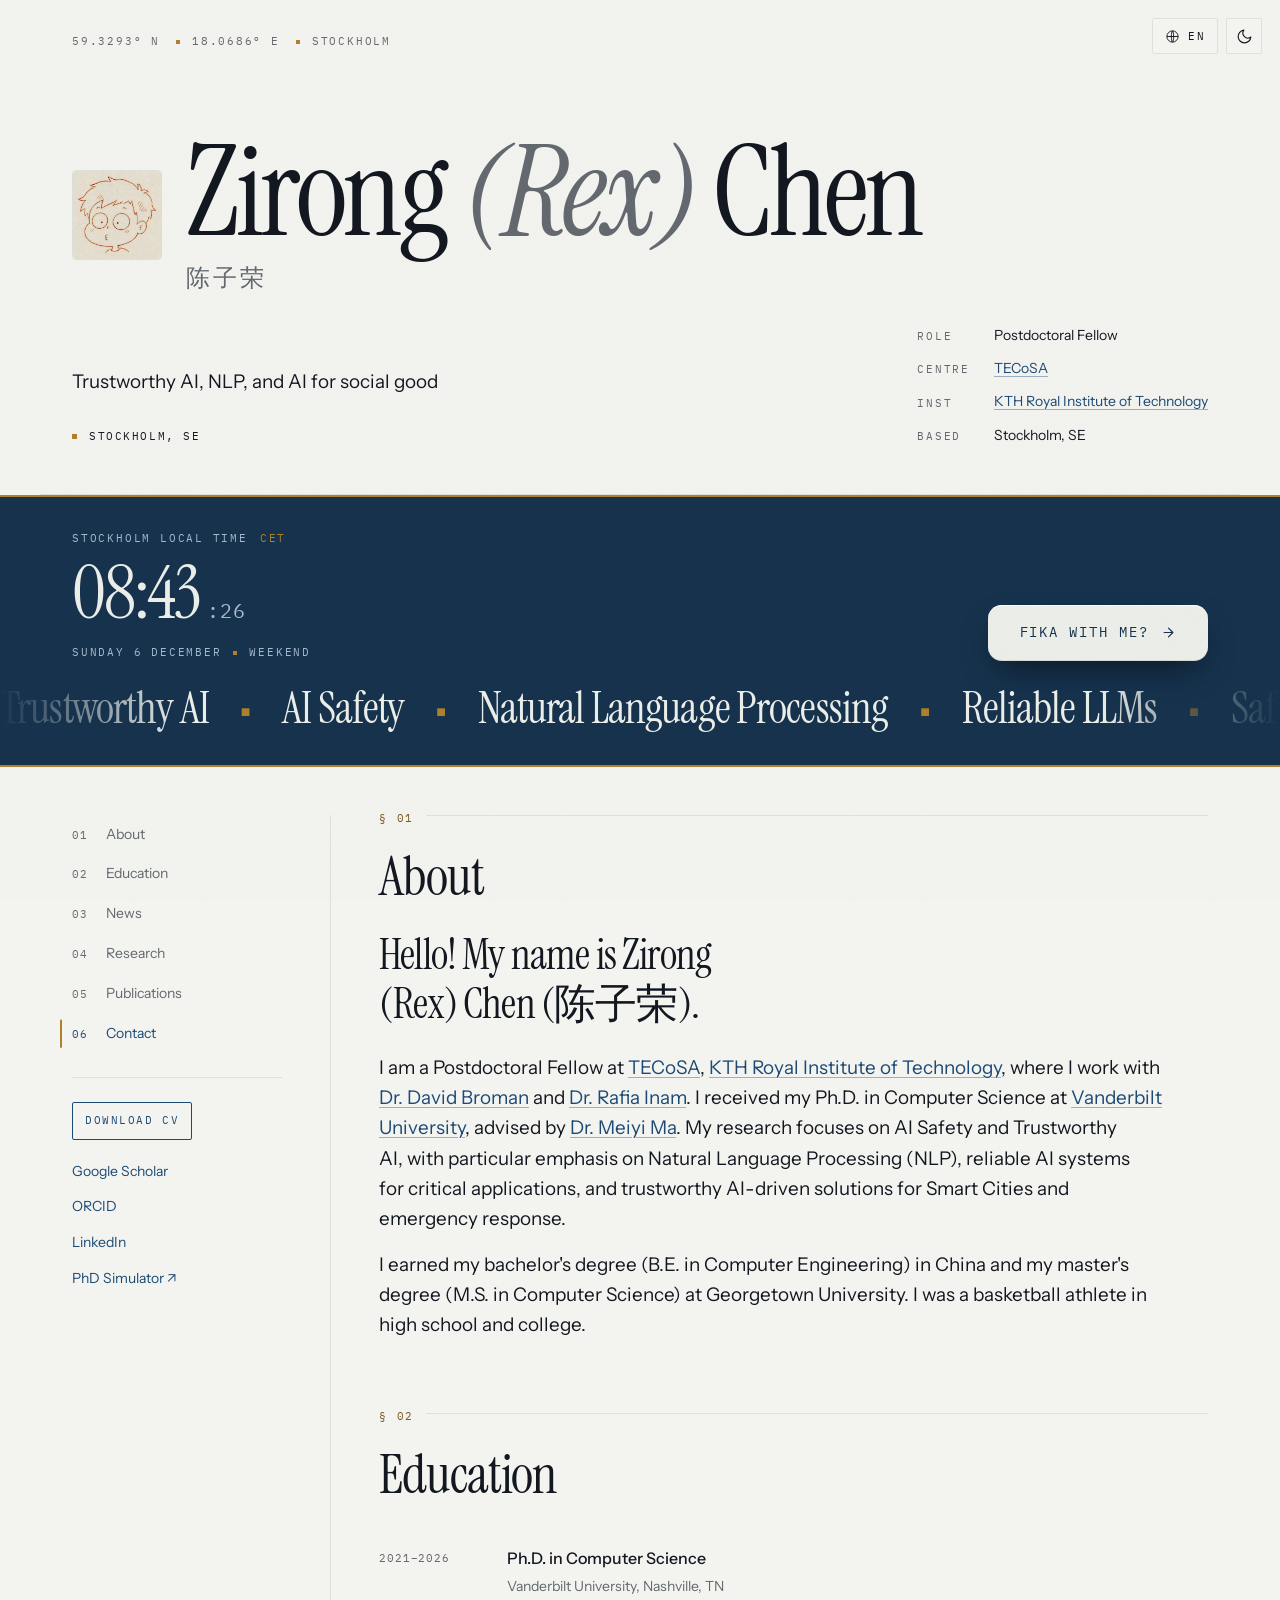
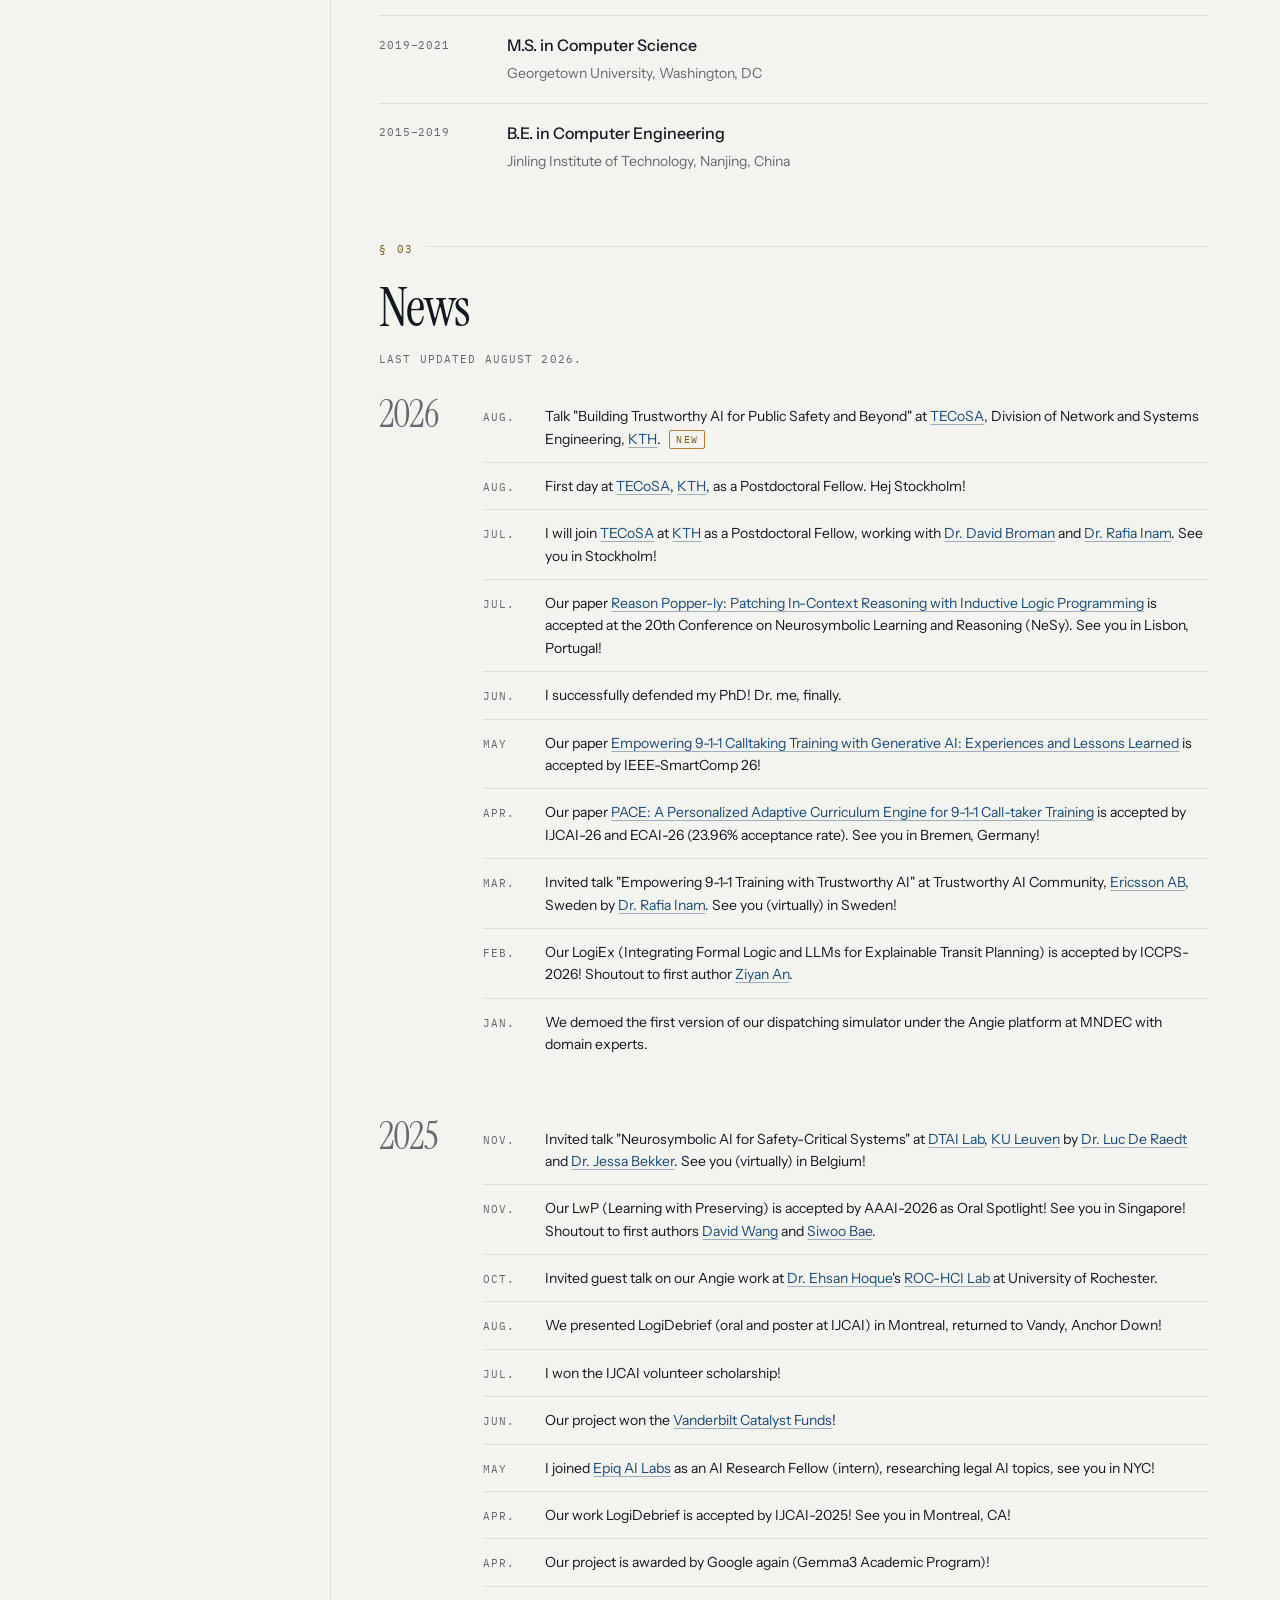
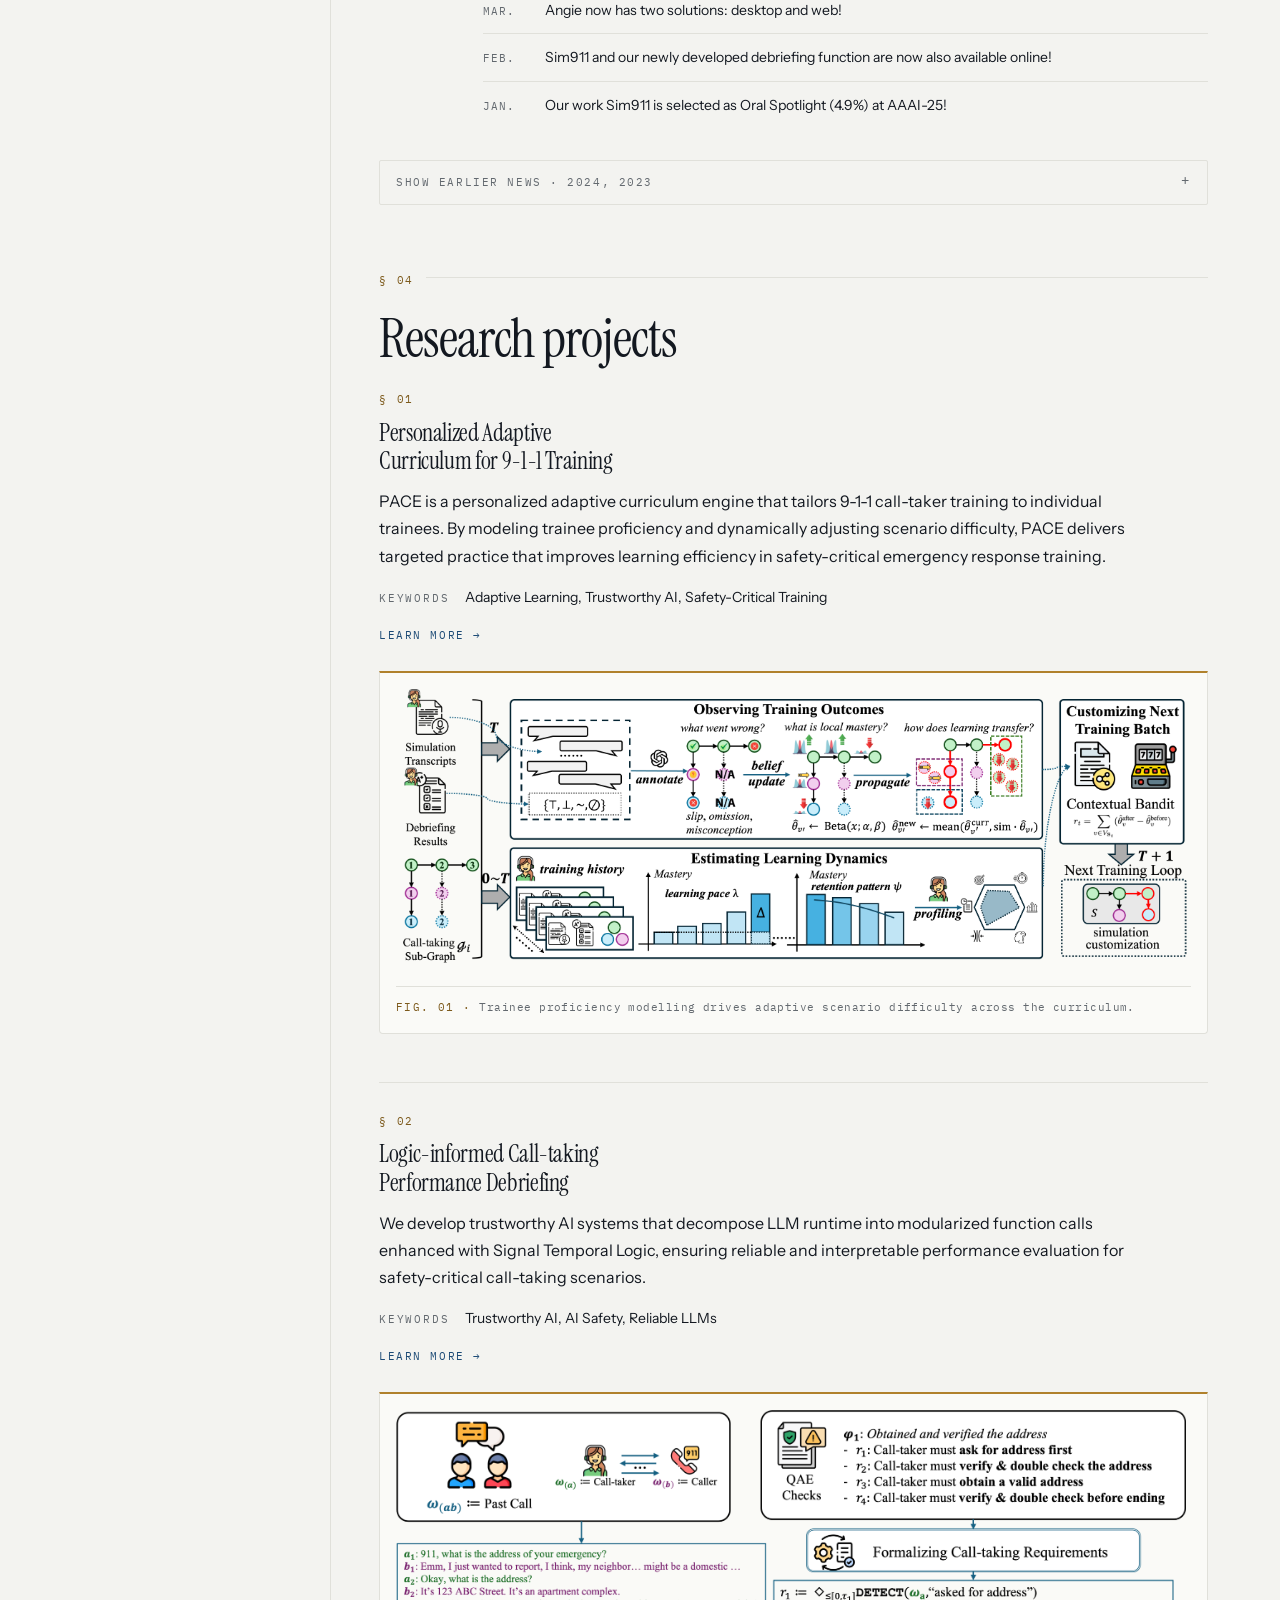
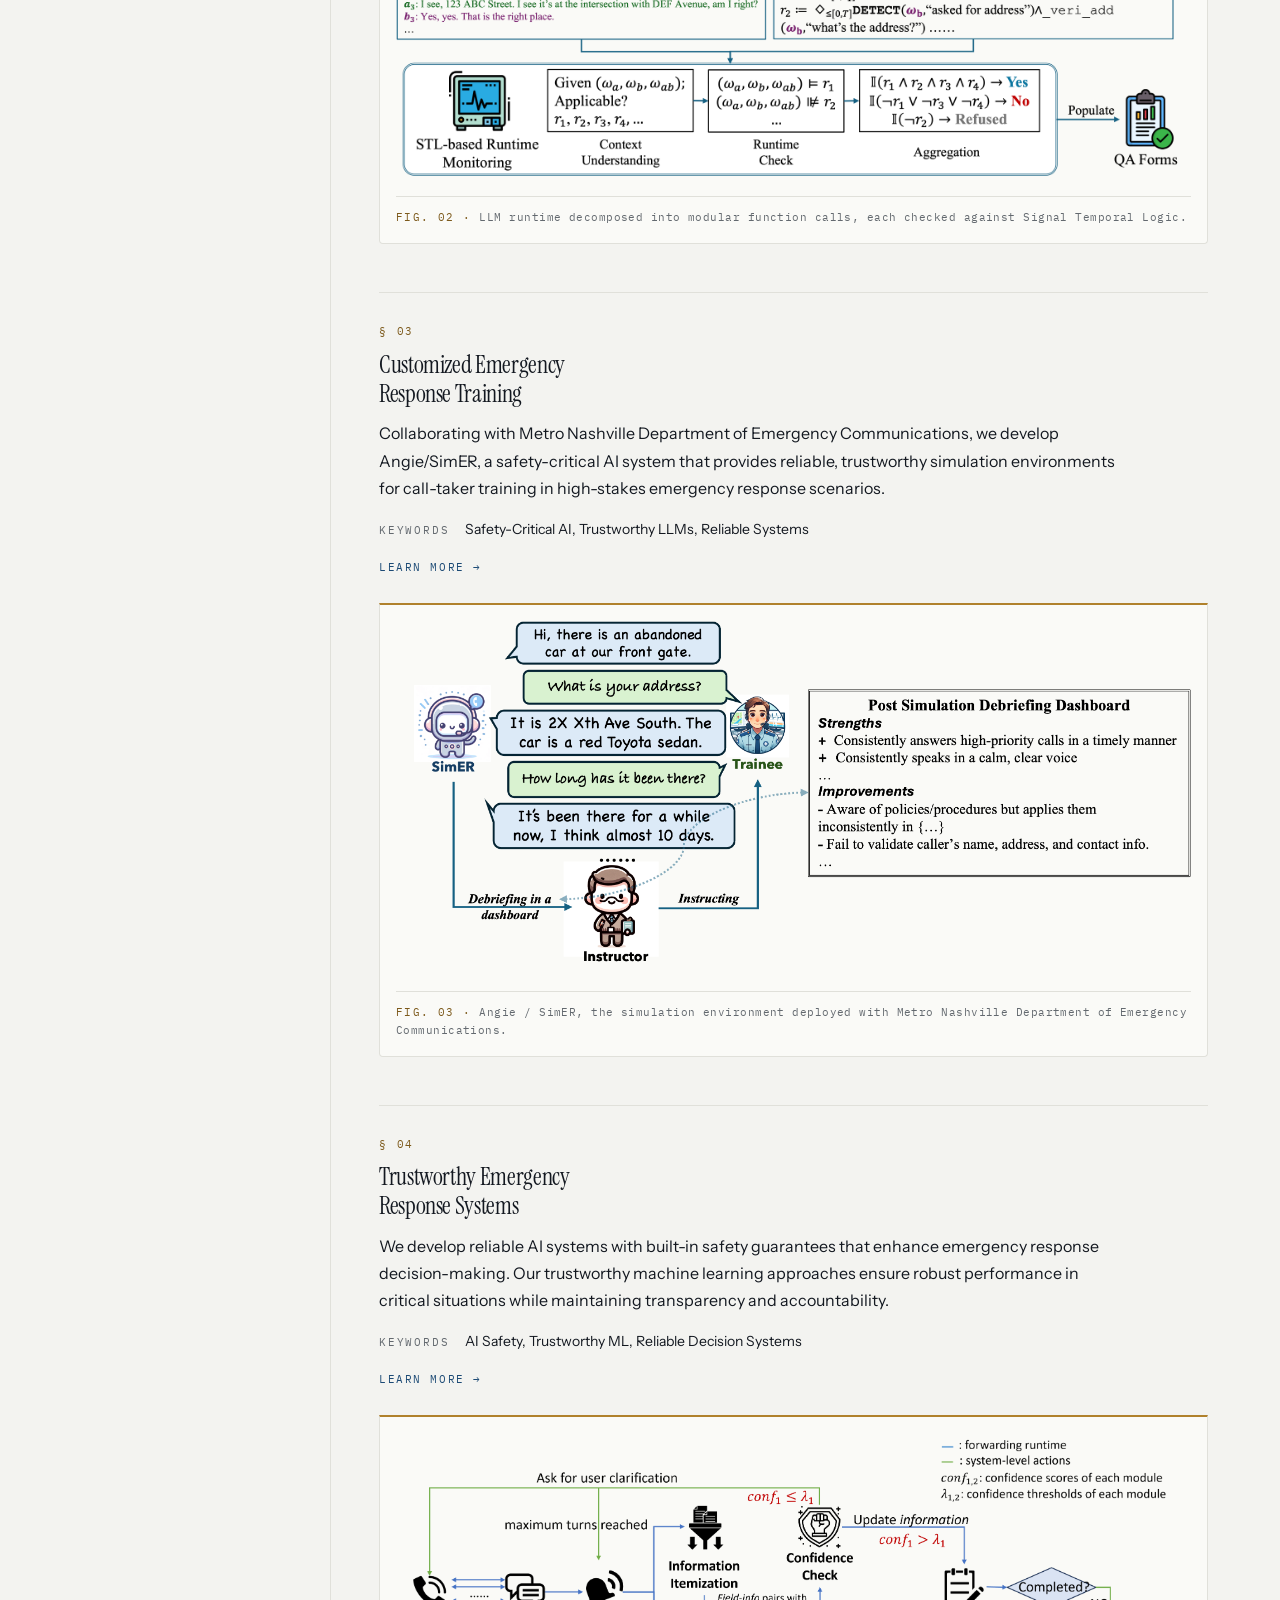
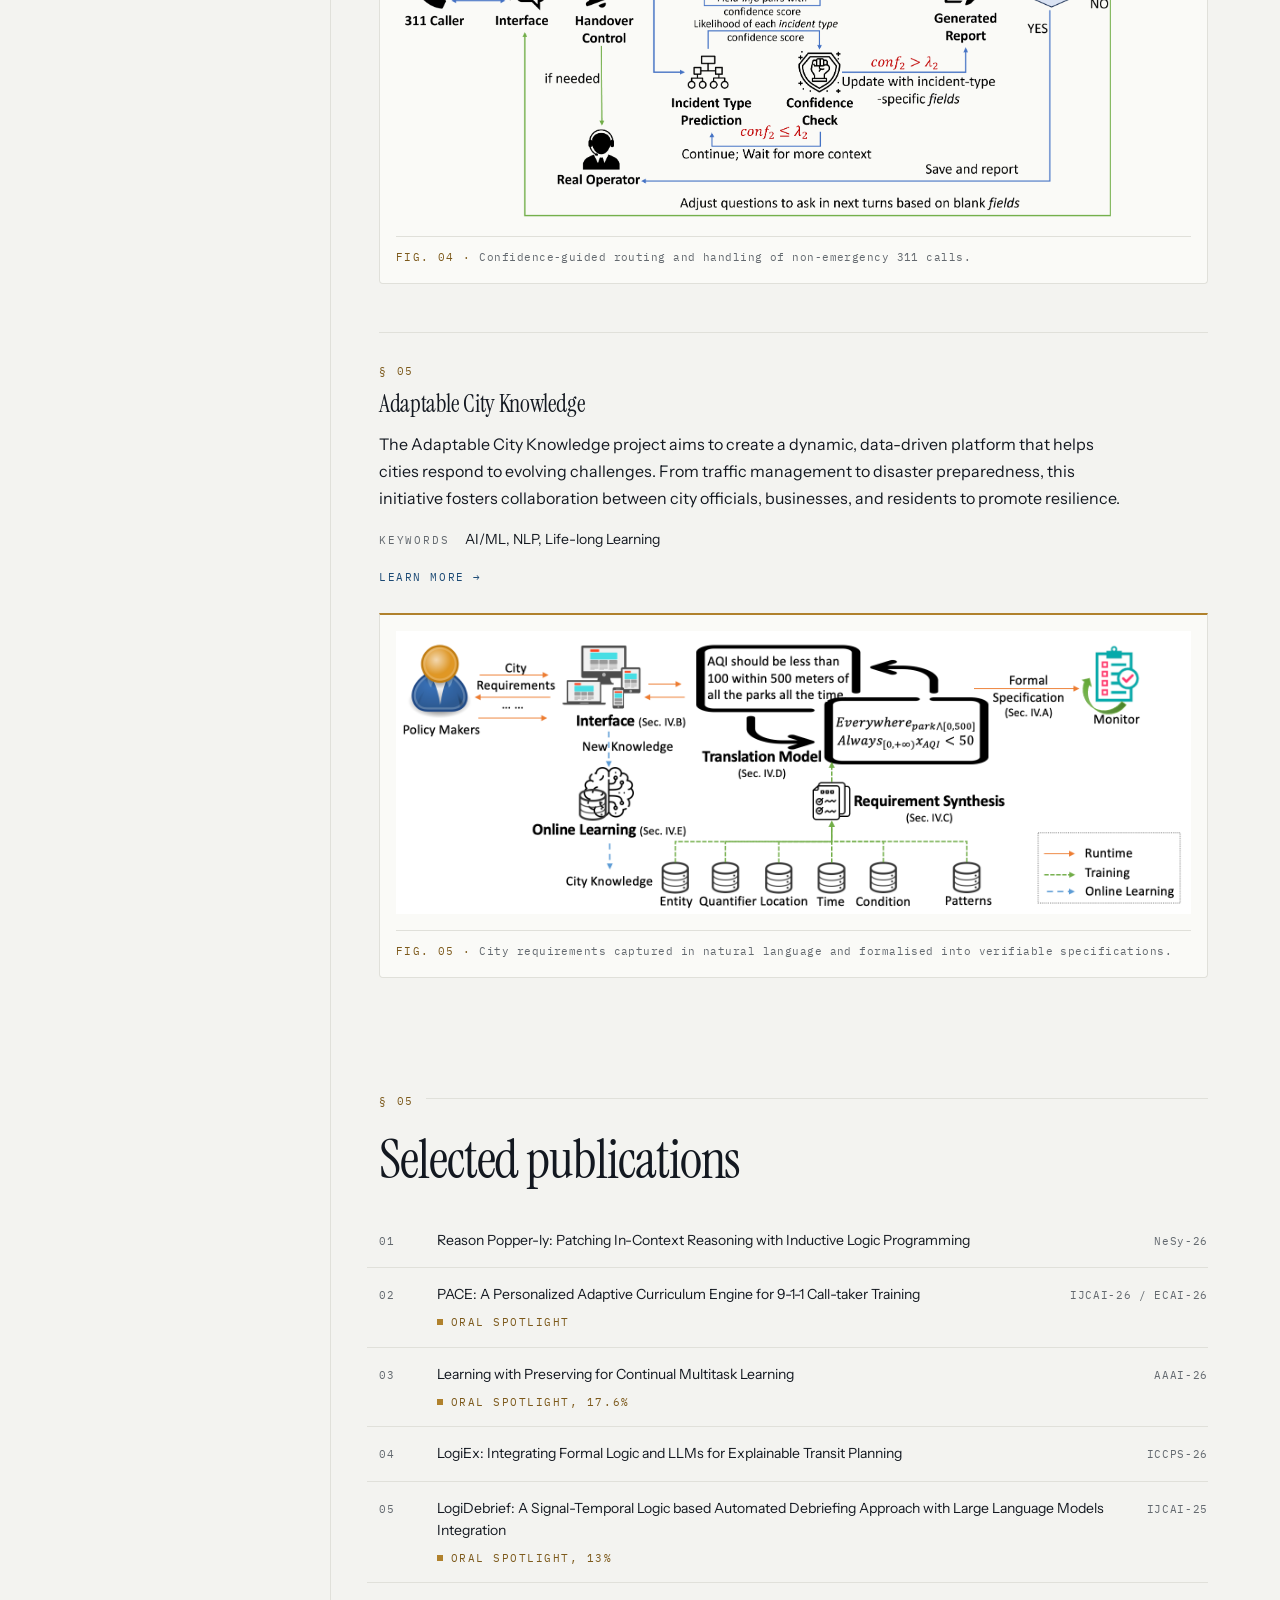
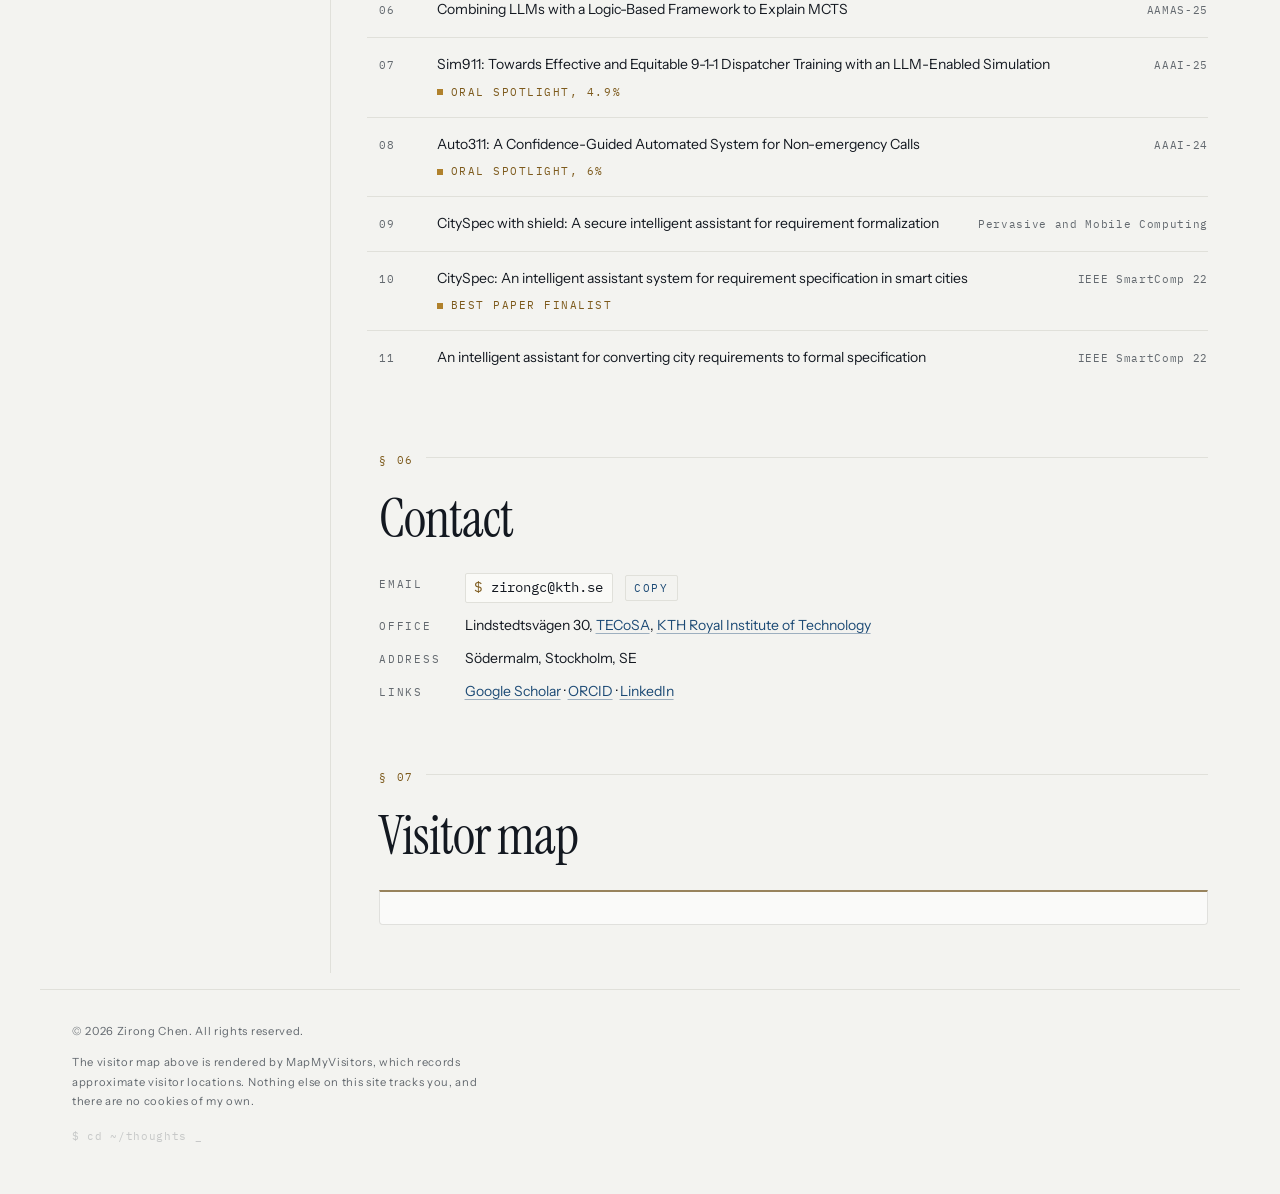
==== commit 52f7818e: "Add LLM MRI and PhD Simulator posts" ====
--- a/index.html
+++ b/index.html
@@ -217,6 +217,7 @@
                 <a href="https://scholar.google.com/citations?user=wo6wou8AAAAJ" target="_blank">Google Scholar</a>
                 <a href="https://orcid.org/0000-0002-6466-4549" target="_blank">ORCID</a>
                 <a href="https://www.linkedin.com/in/zirong-chen-567070190" target="_blank">LinkedIn</a>
+                <a href="https://rexzchen.github.io/PhD-Simulator/" target="_blank" rel="noopener"><span data-lang="en">PhD Simulator ↗</span><span data-lang="sv" lang="sv">PhD-simulator ↗</span></a>
             </div>
         </aside>
 
@@ -609,7 +610,7 @@
 
         const rightNow = () => new Date(Date.now() + clockOffset);
 
-        // hourCycle 'h23' rather than hour12:false — the h23/h24 distinction has
+        // hourCycle 'h23' rather than hour12:false; the h23/h24 distinction has
         // varied across engines, and 24:07 for seven past midnight looks broken.
         // calendar and numberingSystem are pinned because a browser honouring OS
         // regional preferences can hand back Buddhist years or Arabic-Indic
@@ -641,7 +642,7 @@
             en: new Intl.DateTimeFormat('en-GB', { timeZone: TZ, weekday: 'long', day: 'numeric', month: 'long' })
         };
 
-        // CET in winter, CEST in summer. en-GB is required here — en-US renders
+        // CET in winter, CEST in summer. en-GB is required here; en-US renders
         // this zone as "GMT+1"/"GMT+2", which says nothing about the season.
         // This is also the visible proof that the clock is DST-aware.
         const zoneFmt = new Intl.DateTimeFormat('en-GB', { timeZone: TZ, timeZoneName: 'short' });
@@ -679,7 +680,7 @@
         // so array order IS precedence and adding a day is one line.
         //
         // The order is not arbitrary: Easter can fall as early as 22 March, which
-        // puts Långfredagen on the 25th — Våffeldagen. Påsk is listed first so it
+        // puts Långfredagen on the 25th; Våffeldagen. Påsk is listed first so it
         // wins that collision. Nothing else in this set can overlap (påsk ends by
         // 26 Apr, before Valborg; semmel runs 3 Feb – 9 Mar, clear of everything).
         function holidays(y) {
--- a/assets/site.css
+++ b/assets/site.css
@@ -1,18 +1,18 @@
 /* ==========================================================================
-   rexzchen.github.io — Nordic design system, v2
+   rexzchen.github.io: Nordic design system, v2
    Shared by index.html, thoughts.html and 404.html.
 
    THE BALANCE PROBLEM
    Vanderbilt is black + gold on warm paper. KTH is navy + blue on near-white.
    Rather than alternating between them, the ink itself is a blue-black: the
    Vanderbilt near-black carrying a Stockholm cast. Blue then does all the
-   functional work (links, focus, state) and gold does none of it — gold marks
+   functional work (links, focus, state) and gold does none of it; gold marks
    honours and indices only, never a control. One accent, one mark, one ink.
 
    SYSTEM RULES
    No shadows. Hierarchy comes from space, hairlines and type weight.
    Near-square corners, except pills, which are round on purpose.
-   Mono carries every index, label and measurement — it is the instrument voice.
+   Mono carries every index, label and measurement; it is the instrument voice.
    ========================================================================== */
 
 /* ---------- Reset ---------- */
@@ -33,22 +33,22 @@
     --mono: 'IBM Plex Mono', ui-monospace, 'SF Mono', monospace;
     --cjk: 'Songti SC', 'STSong', 'Noto Serif CJK SC', 'Source Han Serif SC', var(--serif);
 
-    /* Surfaces — winter light: pale, cool, a little chalky */
+    /* Surfaces: winter light: pale, cool, a little chalky */
     --paper: #f3f3f0;    /* the page */
     --surface: #fafaf7;  /* raised: figure mats, code, chips */
     --rule: #e0e0da;     /* hairlines */
 
     /* Text */
-    --ink: #131820;      /* 16.4:1 on paper — near-black with a blue cast */
-    --muted: #63696f;    /*  5.0:1 on paper — AA at small sizes */
-
-    /* Accent — every interactive affordance */
+    --ink: #131820;      /* 16.4:1 on paper: near-black with a blue cast */
+    --muted: #63696f;    /*  5.0:1 on paper: AA at small sizes */
+
+    /* Accent: every interactive affordance */
     --accent: #1c4a75;        /*  8.3:1 on paper */
     --accent-hover: #123253;
 
-    /* Mark — honours, indices, terminals. Never a control, never a link. */
-    --spark: #b0812c;         /*  3.0:1 — rules, squares and marks ONLY */
-    --spark-text: #7d5a1c;    /*  5.6:1 — the small-text-safe ochre */
+    /* Mark: honours, indices, terminals. Never a control, never a link. */
+    --spark: #b0812c;         /*  3.0:1: rules, squares and marks ONLY */
+    --spark-text: #7d5a1c;    /*  5.6:1: the small-text-safe ochre */
 
     /* Spacing */
     --sp-1: .25rem;
@@ -61,7 +61,7 @@
     --sp-8: 4.5rem;
     --sp-9: 7rem;
 
-    /* Radii — near-square everywhere, round only where it is the point */
+    /* Radii: near-square everywhere, round only where it is the point */
     --r-sm: 2px;
     --r-md: 4px;
     --r-pill: 999px;
@@ -76,7 +76,7 @@
     --t-figure: clamp(2.8rem, 6vw, 4.6rem);
     /* Governed by height as well as width. The hero plus the whole band has to
        clear the fold, and on a short laptop the display line is the only thing
-       big enough to be worth trimming — so it yields to svh before anything
+       big enough to be worth trimming: so it yields to svh before anything
        else in the masthead does. */
     --t-display: clamp(3.2rem, min(11vw, 14svh), 8.4rem);
 
@@ -90,7 +90,7 @@
     --shell: 1200px;
     --rail-w: 210px;
 
-    /* Motion — one easing curve for the whole site */
+    /* Motion: one easing curve for the whole site */
     --ease: cubic-bezier(.22, 1, .36, 1);
 
     /* Layer scale, so no rule ever has to guess a z-index */
@@ -110,7 +110,7 @@
     --accent: #93b7da;   /*  8.6:1 */
     --accent-hover: #b5cee9;
     --spark: #d3a55e;
-    --spark-text: #d3a55e; /* 8.4:1 — safe at small sizes on dark */
+    --spark-text: #d3a55e; /* 8.4:1: safe at small sizes on dark */
     /* Lifted rather than deepened, so the band still reads as a raised block
        against a page that is already dark. */
     --band: #17304a;
@@ -199,7 +199,7 @@
 
 /* Links set inline in prose must carry a persistent underline: --accent against
    --ink is only 1.99:1 (1.78:1 dark), so colour alone fails WCAG 1.4.1.
-   Standalone UI links (rail nav, CV, learn-more, egg, filters) are exempt —
+   Standalone UI links (rail nav, CV, learn-more, egg, filters) are exempt:
    they are not embedded in a run of body text. */
 .about-content a,
 .news-text a,
@@ -226,7 +226,7 @@
     text-decoration-color: currentColor;
 }
 
-/* Skip link — first tab stop */
+/* Skip link: first tab stop */
 .skip-link {
     position: absolute;
     left: -9999px;
@@ -253,7 +253,7 @@
     color: var(--muted);
 }
 
-/* Mono micro-label — the workhorse of the ornament system */
+/* Mono micro-label: the workhorse of the ornament system */
 .eyebrow {
     font-family: var(--mono);
     font-size: var(--t-micro);
@@ -443,9 +443,9 @@
 [data-theme="dark"] #moon-icon { display: none; }
 
 /* ==========================================================================
-   Masthead — an instrument panel above a very large name
+   Masthead: an instrument panel above a very large name
    ========================================================================== */
-/* The hero and the whole band — clock, button AND the ribbon under it — have to
+/* The hero and the whole band (clock, button AND the ribbon under it) have to
    clear the fold together, and the hero still needs room to breathe above the
    name. min-height is the lever for both: the content is bottom-anchored in row
    two, so raising it opens the gap between the readout and the name and nothing
@@ -592,7 +592,7 @@
     color: var(--ink);
 }
 
-/* Label/value spec list — reused verbatim by the Contact section */
+/* Label/value spec list: reused verbatim by the Contact section */
 .spec {
     display: grid;
     grid-template-columns: auto 1fr;
@@ -622,7 +622,7 @@
 }
 
 /* ==========================================================================
-   The band — a full-bleed navy block between the hero and the document.
+   The band: a full-bleed navy block between the hero and the document.
 
    It sits OUTSIDE .layout, so it can run edge to edge without unwinding the
    rail grid, and outside <main>, so it never enters the § section count. Gold
@@ -726,7 +726,7 @@
 
 /* ---------- Fika ----------
    The one genuinely fancy control on the site, and the only place the shadow
-   ban is lifted — the band is a field of colour rather than paper, so a lit
+   ban is lifted: the band is a field of colour rather than paper, so a lit
    edge and a cast shadow read as intentional there. Built from the same parts
    as the Taste Skill CTA: a solid slab, a 1px inset highlight along the top
    edge, a light sweep on hover, and label and arrow that separate as it lifts.
@@ -769,7 +769,7 @@
     color: var(--band);
     transform: translateY(-2px);
     /* The warm halo is the ochre the marks are drawn in, thrown as light rather
-       than ink — it never touches a glyph, so the no-gold-on-controls rule holds. */
+       than ink: it never touches a glyph, so the no-gold-on-controls rule holds. */
     box-shadow:
         0 22px 44px -12px color-mix(in srgb, var(--spark) 55%, transparent),
         0 18px 38px -12px rgba(0, 0, 0, .6),
@@ -924,7 +924,7 @@
     will-change: transform;
     /* Tuned by measurement, not by feel: the keyword track is 3857px per cycle,
        so 64s puts it at ~60px/s. The old venue acronyms were a much shorter
-       track, and reusing their 46s here ran the ribbon at ~84px/s — too fast to
+       track, and reusing their 46s here ran the ribbon at ~84px/s: too fast to
        read a phrase like "Natural Language Processing" at this size. */
     animation: marquee 64s linear infinite;
 }
@@ -949,7 +949,7 @@
 }
 
 /* ==========================================================================
-   Layout shell — sticky rail + ruled content column
+   Layout shell: sticky rail + ruled content column
    ========================================================================== */
 .layout {
     max-width: var(--shell);
@@ -1063,7 +1063,7 @@
     transform: translateY(1px);
 }
 
-/* The vertical rule dividing rail from content. Scoped to the index shell —
+/* The vertical rule dividing rail from content. Scoped to the index shell:
    a bare `main` selector would draw it down thoughts.html and 404.html too. */
 .layout > main {
     min-width: 0;
@@ -1073,7 +1073,7 @@
 }
 
 /* Scoped to the document column. A bare `section` selector also matches
-   <section class="band">, which sits outside <main> — that was silently
+   <section class="band">, which sits outside <main>: that was silently
    adding 72px of dead navy under the ribbon. */
 main section {
     counter-increment: sec;
@@ -1264,7 +1264,7 @@
     line-height: 1.4;
 }
 
-/* Back catalogue behind a native <details> — works without JS */
+/* Back catalogue behind a native <details>: works without JS */
 .news-earlier {
     margin-top: var(--sp-6);
 }
@@ -1362,8 +1362,8 @@
     max-width: none;
 }
 
-/* The keyword values stay English — they are technical terms, and the ribbon in
-   the band uses the same ones — but the label itself follows the page. */
+/* The keyword values stay English: they are technical terms, and the ribbon in
+   the band uses the same ones, but the label itself follows the page. */
 html[lang="sv"] .keywords::before {
     content: 'Nyckelord';
 }
@@ -1951,6 +1951,26 @@
     margin-bottom: var(--sp-2);
 }
 
+.post-content .math-source--display {
+    display: block;
+    max-width: 64ch;
+    margin: var(--sp-4) 0;
+    padding: var(--sp-3) var(--sp-4);
+    overflow-x: auto;
+    border-left: 3px solid var(--spark);
+    background: var(--surface);
+    color: var(--ink);
+}
+
+.post-content .katex-display {
+    margin: 0;
+    text-align: left;
+}
+
+.post-content .katex {
+    font-size: 1.02em;
+}
+
 .md-loading,
 .md-error {
     font-family: var(--mono);
@@ -1999,11 +2019,118 @@
 }
 
 .concept-path,
-.article-lab {
+.article-lab,
+.inference-pipeline,
+.mri-embed {
     margin: var(--sp-7) 0;
     border: 1px solid var(--rule);
     border-radius: var(--r-sm);
     background: color-mix(in srgb, var(--surface) 72%, var(--paper));
+}
+
+.inference-pipeline {
+    padding: var(--sp-5);
+}
+
+.inference-pipeline figcaption {
+    margin-bottom: var(--sp-5);
+    font-family: var(--serif);
+    font-size: var(--t-h3);
+    line-height: 1.2;
+}
+
+.inference-pipeline ol {
+    display: grid;
+    grid-template-columns: repeat(5, 1fr);
+    gap: 1px;
+    padding: 1px;
+    margin: 0;
+    list-style: none;
+    background: var(--rule);
+}
+
+.inference-pipeline li {
+    min-width: 0;
+    padding: var(--sp-4) var(--sp-3);
+    margin: 0;
+    background: var(--paper);
+}
+
+.inference-pipeline li span,
+.inference-pipeline li strong,
+.inference-pipeline li small {
+    display: block;
+}
+
+.inference-pipeline li span {
+    margin-bottom: var(--sp-4);
+    font-family: var(--mono);
+    font-size: var(--t-micro);
+    color: var(--spark-text);
+}
+
+.inference-pipeline li strong {
+    font-family: var(--serif);
+    font-size: var(--t-lg);
+    font-weight: 400;
+}
+
+.inference-pipeline li small {
+    margin-top: var(--sp-2);
+    color: var(--muted);
+    font-size: var(--t-micro);
+    line-height: 1.45;
+}
+
+.inference-pipeline > p {
+    max-width: 64ch;
+    margin: var(--sp-4) 0 0;
+    font-size: var(--t-sm);
+    color: var(--muted);
+}
+
+.mri-embed {
+    padding: var(--sp-3);
+}
+
+.mri-embed-head {
+    display: flex;
+    justify-content: space-between;
+    align-items: end;
+    gap: var(--sp-4);
+    padding: var(--sp-3) var(--sp-3) var(--sp-4);
+}
+
+.mri-embed-head h3 {
+    margin: var(--sp-1) 0 0;
+    font-family: var(--serif);
+    font-size: var(--t-h3);
+    font-weight: 400;
+    line-height: 1.2;
+}
+
+.mri-embed-head > a {
+    flex-shrink: 0;
+    font-family: var(--mono);
+    font-size: var(--t-micro);
+}
+
+.mri-embed iframe {
+    display: block;
+    width: 100%;
+    min-height: 760px;
+    border: 1px solid var(--rule);
+    border-radius: var(--r-sm);
+    background: #0b1018;
+}
+
+.mri-embed .mri-embed-note {
+    max-width: 72ch;
+    margin: var(--sp-3) var(--sp-3) var(--sp-2);
+    font-family: var(--mono);
+    font-size: var(--t-micro);
+    line-height: 1.6;
+    color: var(--muted);
 }
 
 .concept-path {
@@ -2536,7 +2663,7 @@
 }
 
 /* ==========================================================================
-   Motion — gated on .js so nothing is ever hidden without JavaScript.
+   Motion: gated on .js so nothing is ever hidden without JavaScript.
    Sections fade as a block; their children cascade behind them.
    ========================================================================== */
 .js .reveal {
@@ -2815,13 +2942,41 @@
     }
 
     .concept-path,
-    .article-lab {
+    .article-lab,
+    .inference-pipeline,
+    .mri-embed {
         margin: var(--sp-6) 0;
     }
 
     .concept-path,
-    .article-lab {
+    .article-lab,
+    .inference-pipeline {
         padding: var(--sp-4);
+    }
+
+    .inference-pipeline ol {
+        grid-template-columns: 1fr;
+    }
+
+    .inference-pipeline li {
+        display: grid;
+        grid-template-columns: 2rem minmax(5rem, .6fr) 1fr;
+        align-items: baseline;
+        gap: var(--sp-3);
+    }
+
+    .inference-pipeline li span,
+    .inference-pipeline li small {
+        margin: 0;
+    }
+
+    .mri-embed-head {
+        align-items: start;
+        flex-direction: column;
+    }
+
+    .mri-embed iframe {
+        min-height: 980px;
     }
 
     .concept-path ol {
@@ -2909,7 +3064,7 @@
 
     /* The marquee is the one thing that moves on its own. Stopped, it becomes
        a manually scrollable strip rather than a frozen half-frame. The scroll
-       rule is not animation — it reports position — so it is left alone. */
+       rule is not animation: it reports position, so it is left alone. */
     .marquee {
         overflow-x: auto;
     }
@@ -2920,7 +3075,7 @@
 
     /* The global rule above kills the transition, so the glyphs would otherwise
        snap into place fully formed and hang there. Better to have no pops at all
-       and leave a clean button. The clock keeps ticking — it reports state. */
+       and leave a clean button. The clock keeps ticking: it reports state. */
     .fika-pop {
         display: none;
     }
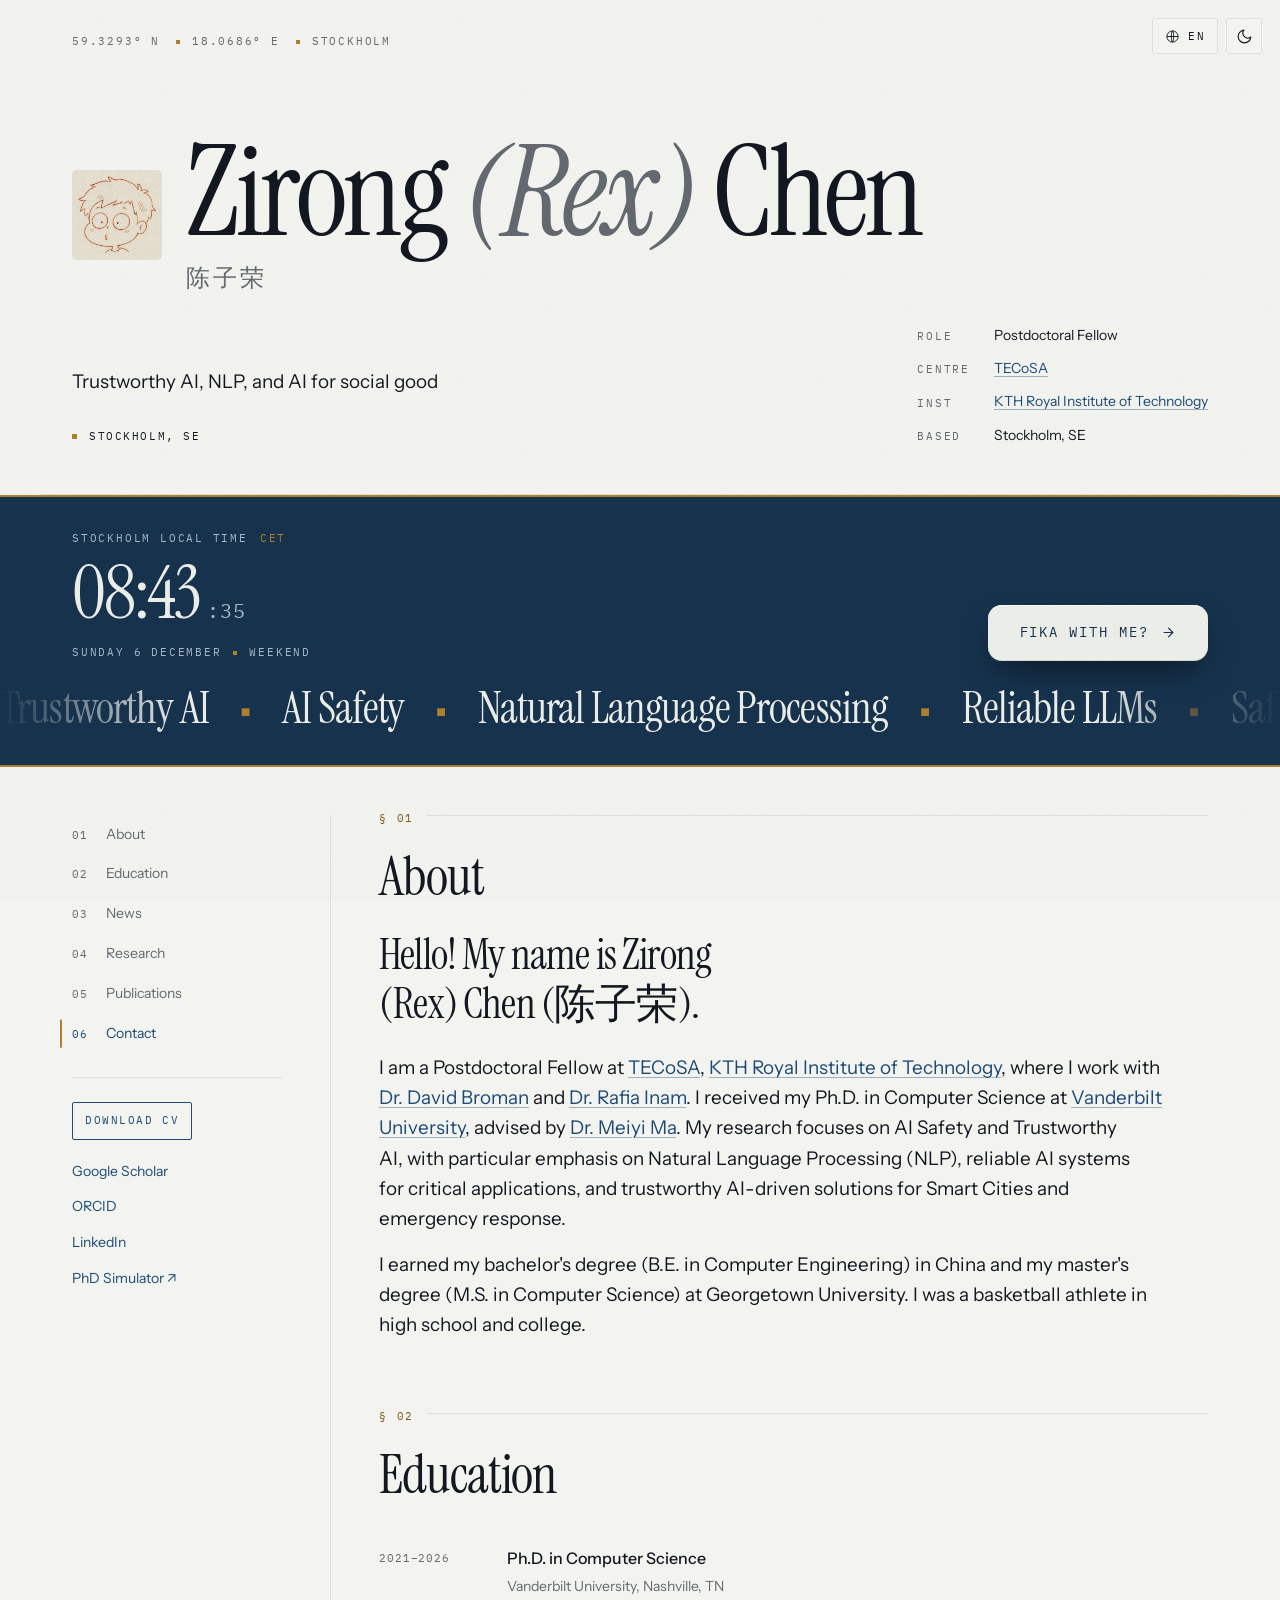
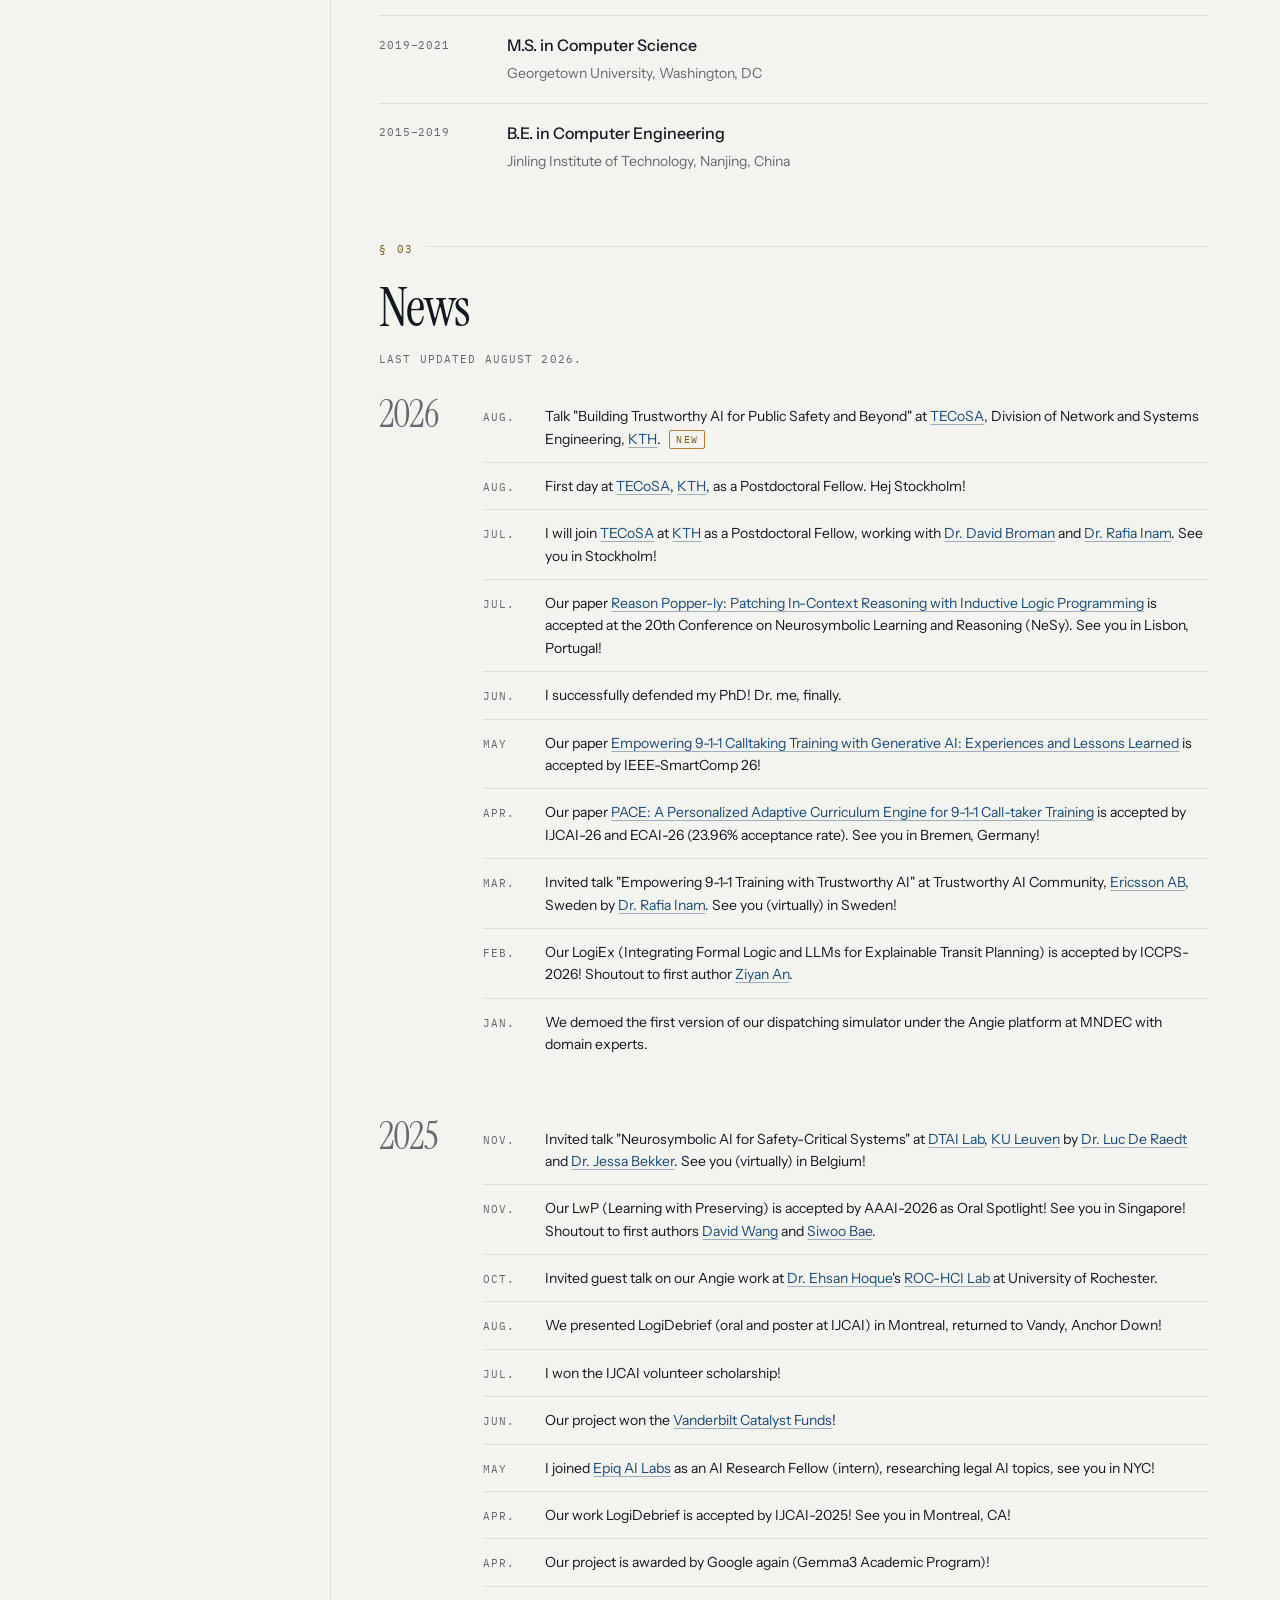
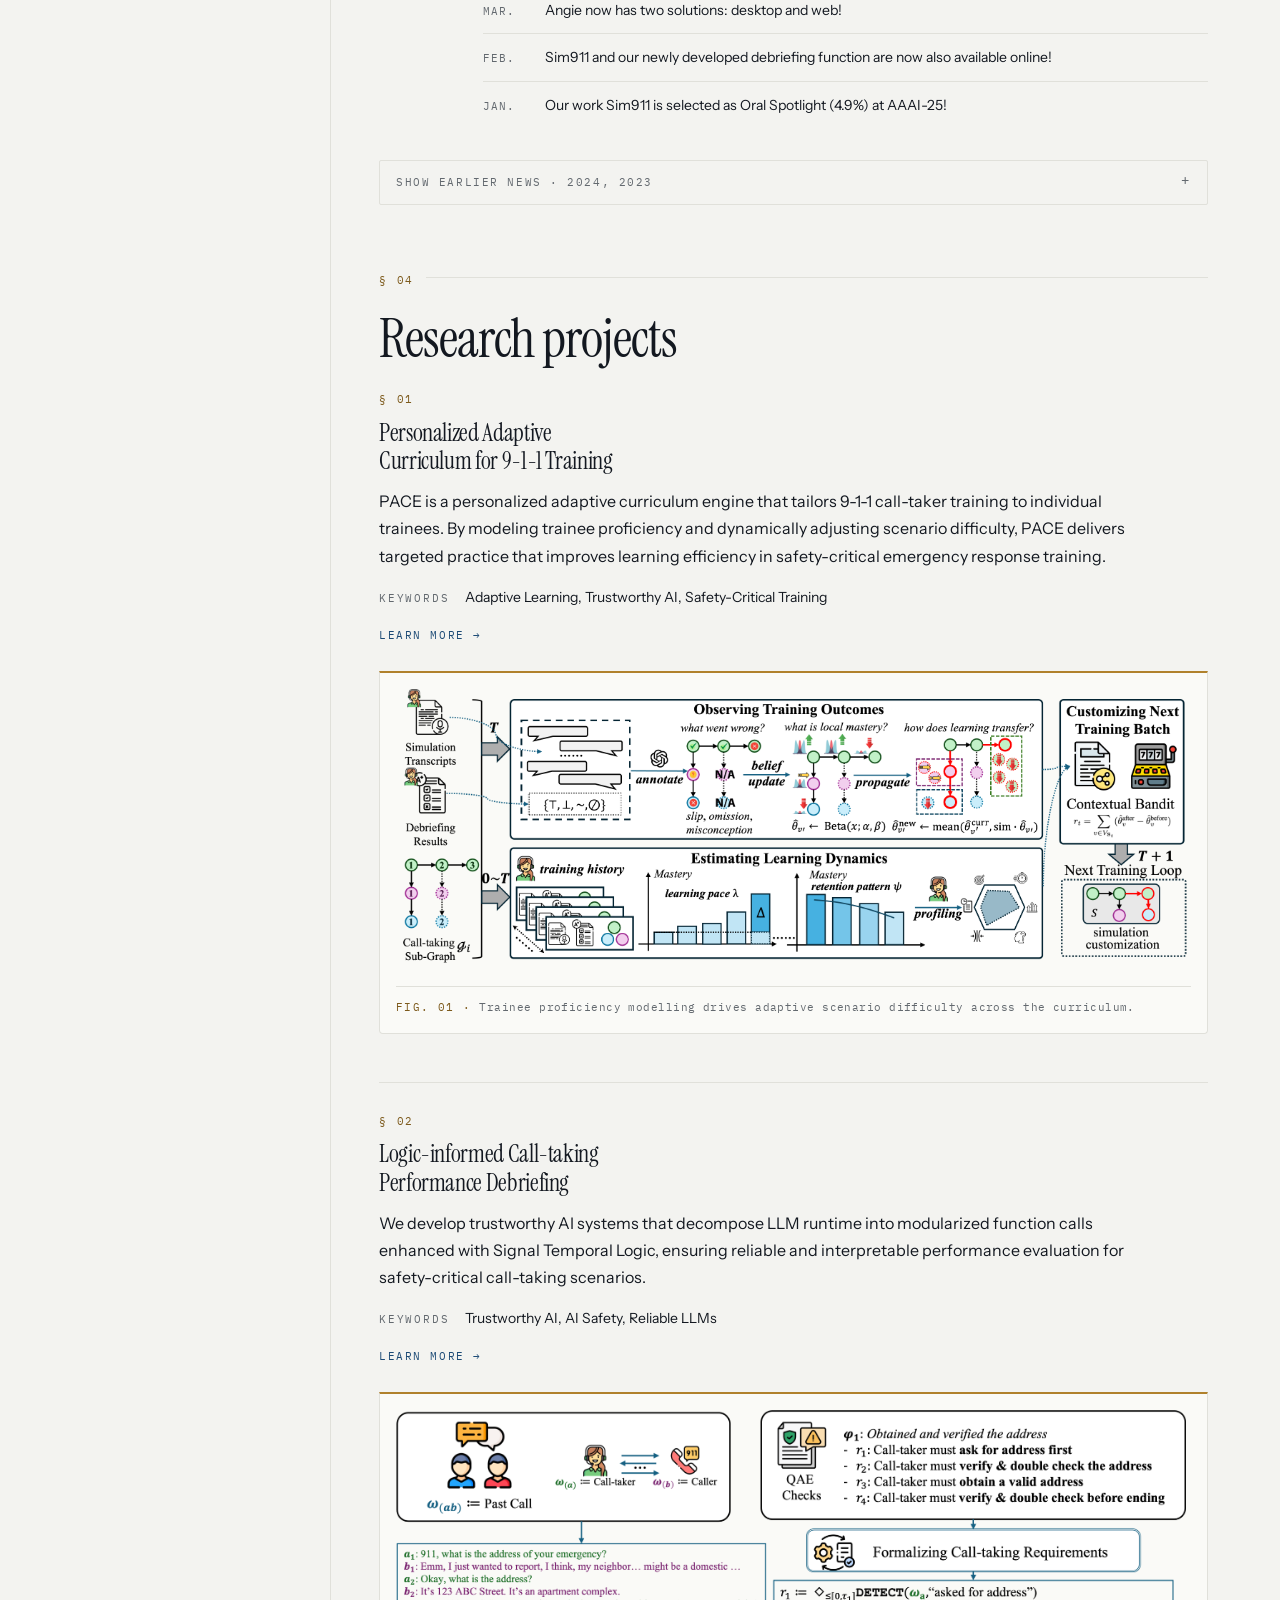
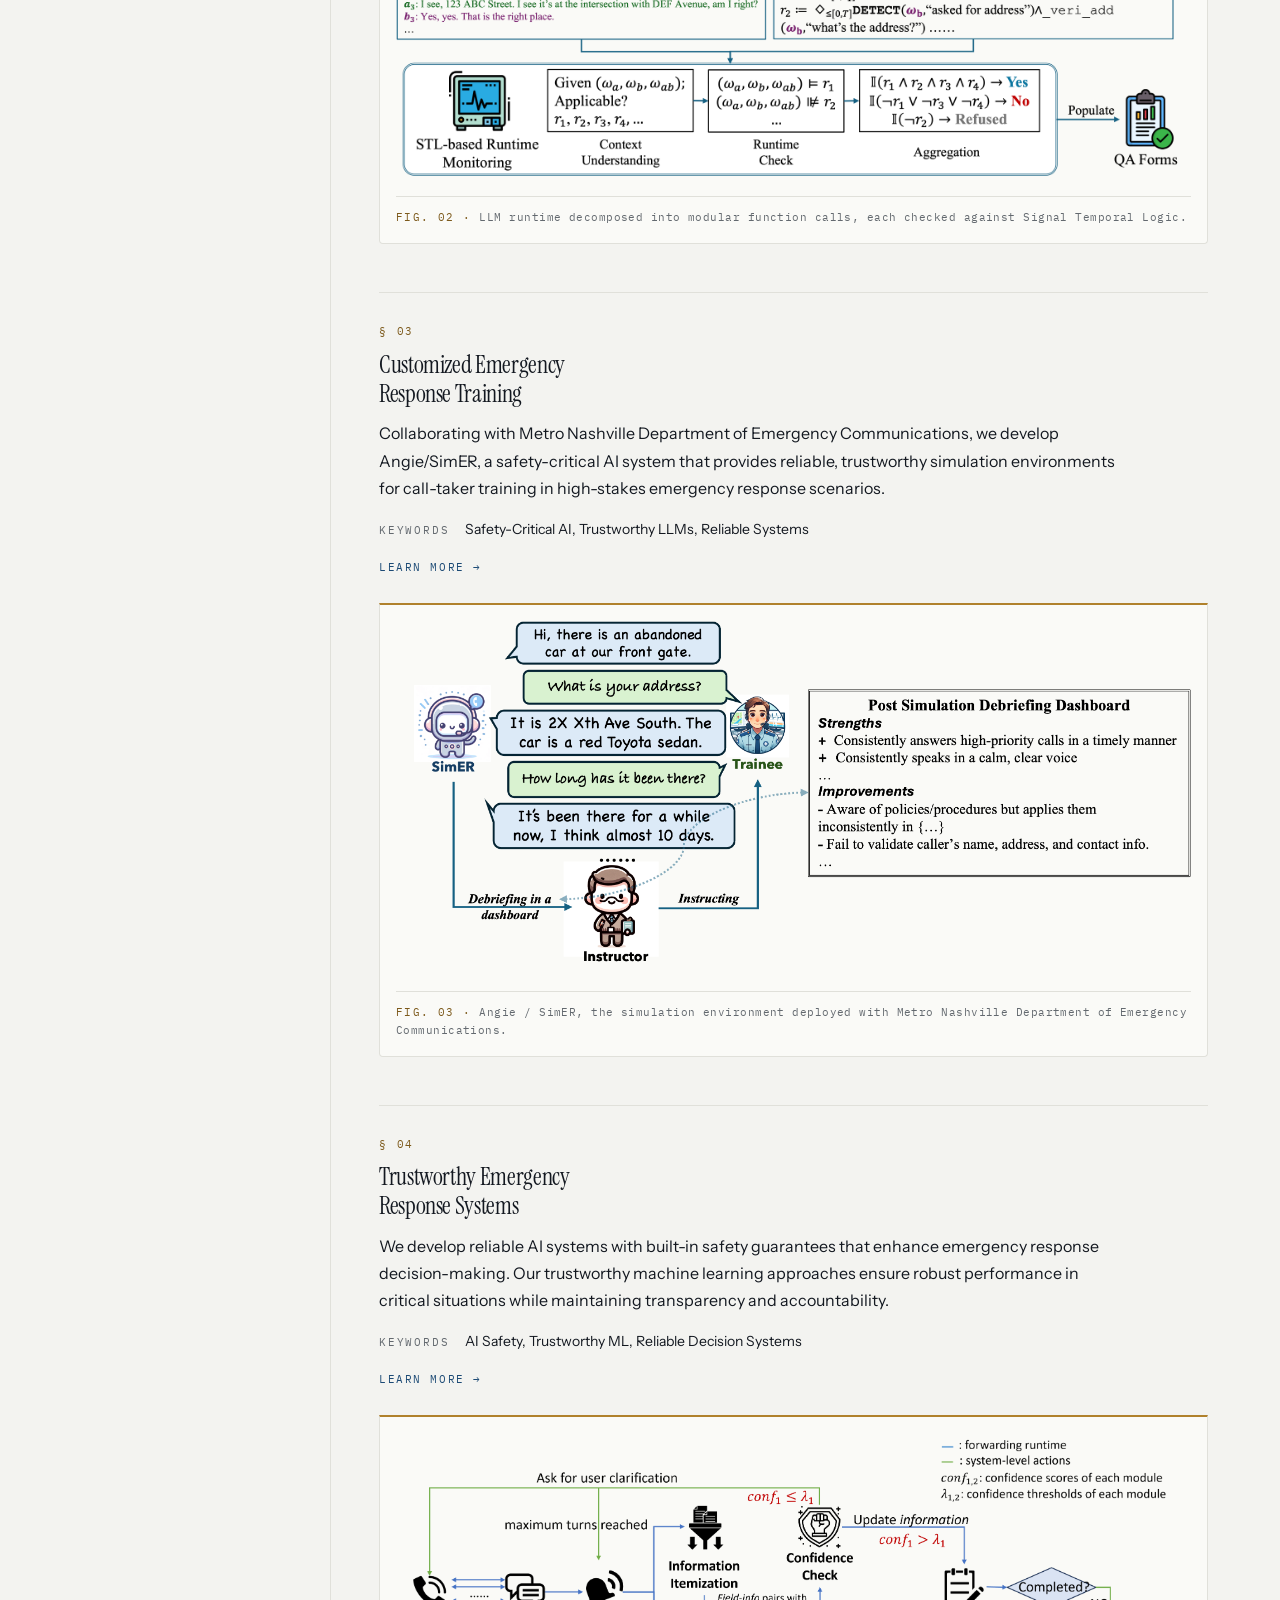
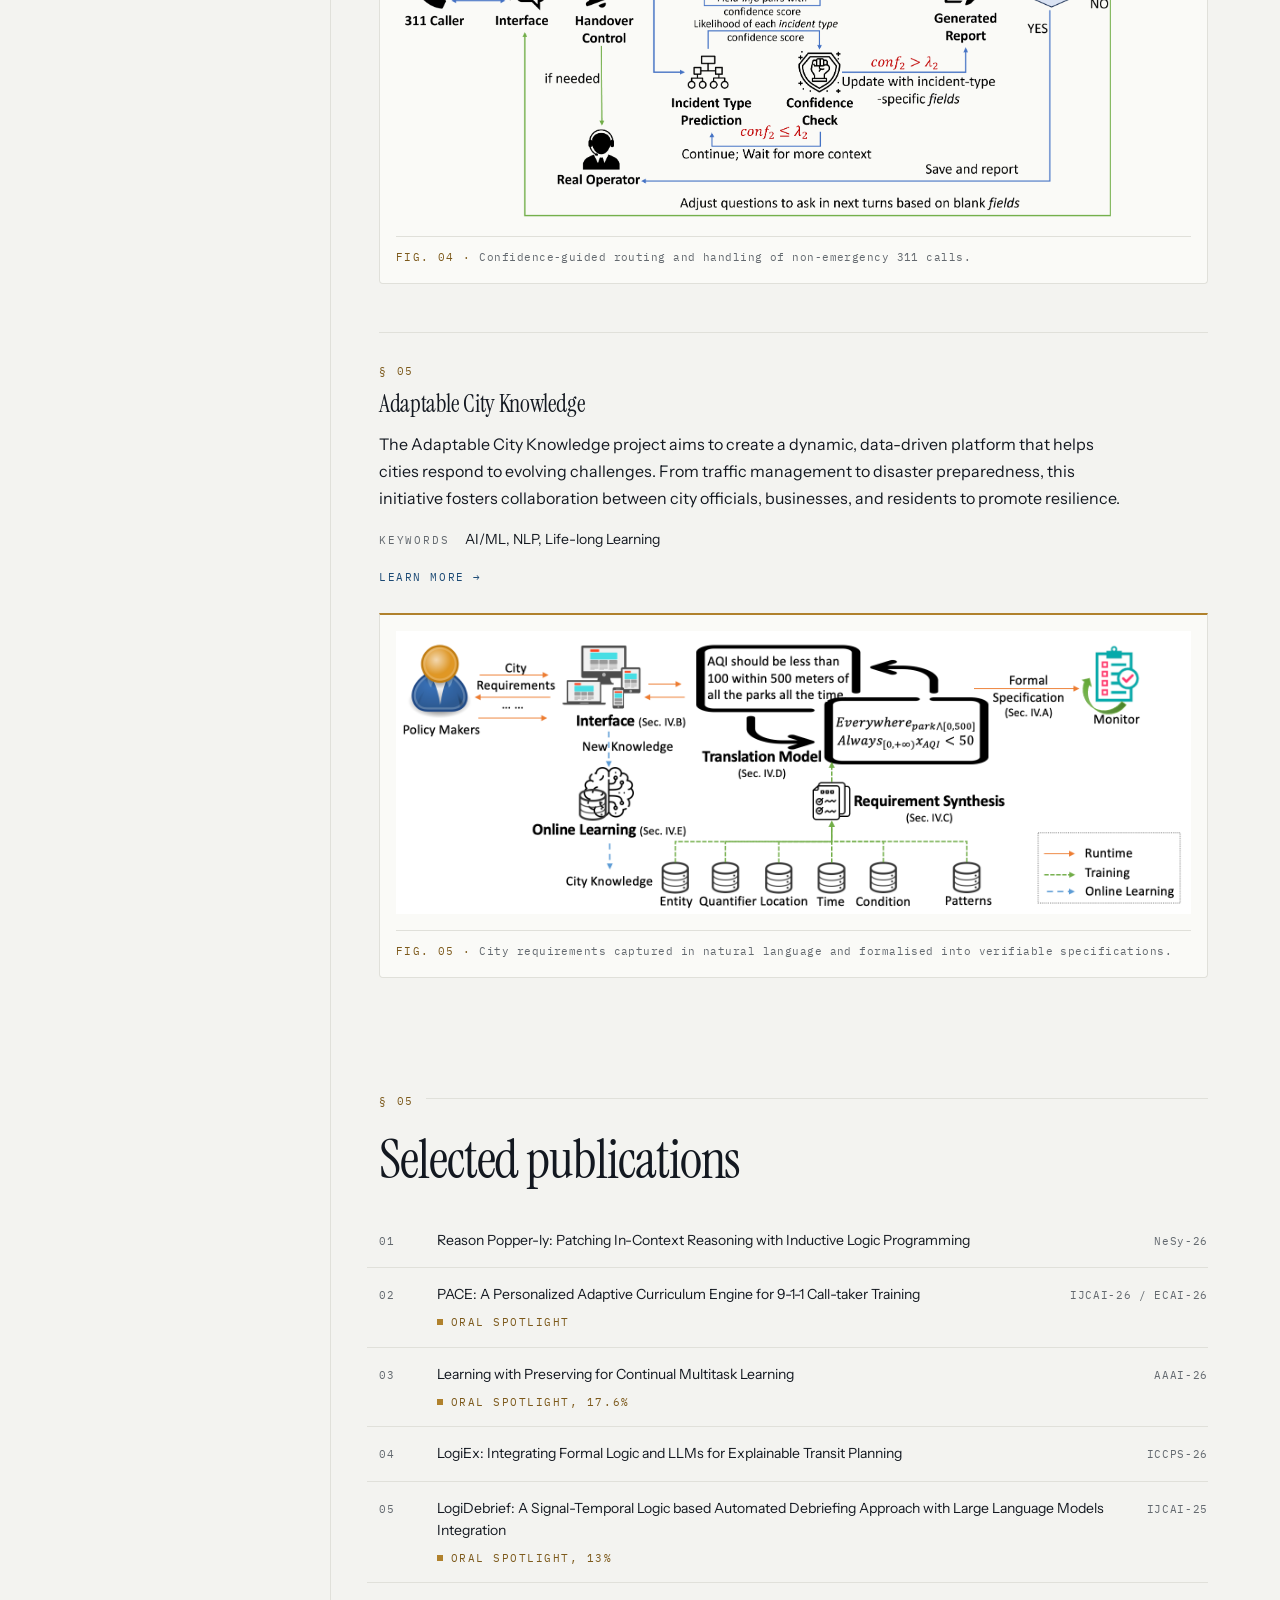
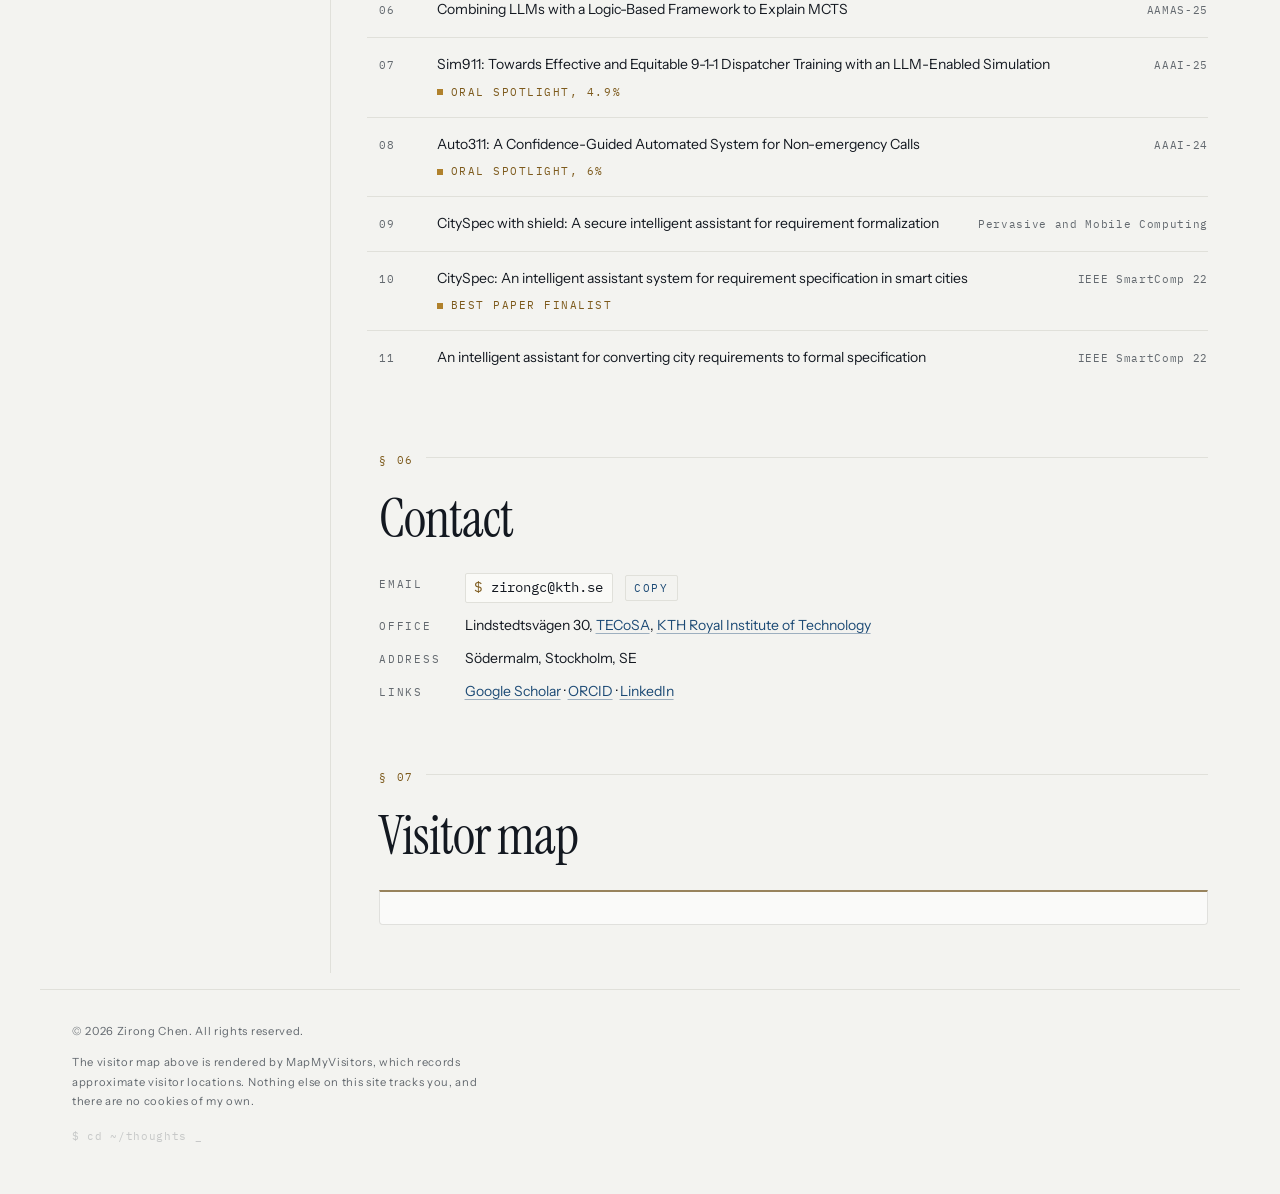
==== commit 1a1ad05f: "Add speculative decoding at the edge post; fix markdown renderer New research note "Let the Small Mo" ====
--- a/index.html
+++ b/index.html
@@ -28,7 +28,7 @@
     <link rel="preconnect" href="https://fonts.gstatic.com" crossorigin>
     <link href="https://fonts.googleapis.com/css2?family=IBM+Plex+Mono:wght@400;500&family=Instrument+Sans:ital,wght@0,400..700;1,400..700&family=Instrument+Serif:ital@0;1&display=swap" rel="stylesheet">
 
-    <link rel="stylesheet" href="assets/site.css?v=21">
+    <link rel="stylesheet" href="assets/site.css?v=23">
 </head>
 <body>
     <a class="skip-link" href="#home"><span data-lang="en">Skip to content</span><span data-lang="sv" lang="sv">Hoppa till innehåll</span></a>
--- a/assets/site.css
+++ b/assets/site.css
@@ -2005,7 +2005,9 @@
     line-height: 1.55;
 }
 
-.post--lab .post-content > p > strong:only-child {
+/* Marked by the renderer, not matched with :only-child, which also caught a
+   single bold word in the middle of an ordinary sentence. */
+.post--lab .post-content > p.md-callout > strong {
     display: block;
     width: fit-content;
     max-width: 100%;
@@ -2271,14 +2273,16 @@
 }
 
 .lab-control label,
-.evidence-controls label {
+.evidence-controls label,
+.lab-sliders label {
     font-family: var(--mono);
     font-size: var(--t-micro);
     color: var(--muted);
 }
 
 .lab-control output,
-.evidence-controls output {
+.evidence-controls output,
+.lab-sliders output {
     font-family: var(--mono);
     font-variant-numeric: tabular-nums;
     color: var(--ink);
@@ -2358,7 +2362,9 @@
     color: var(--muted);
 }
 
-.evidence-controls {
+/* .lab-sliders is the same label/range grid, for labs with any number of rows */
+.evidence-controls,
+.lab-sliders {
     display: grid;
     grid-template-columns: minmax(14rem, 1fr) 1.25fr;
     gap: var(--sp-3) var(--sp-5);
@@ -2366,13 +2372,15 @@
     margin-bottom: var(--sp-5);
 }
 
-.evidence-controls label {
+.evidence-controls label,
+.lab-sliders label {
     display: flex;
     justify-content: space-between;
     gap: var(--sp-4);
 }
 
-.evidence-controls output {
+.evidence-controls output,
+.lab-sliders output {
     min-width: 2rem;
     text-align: right;
 }
@@ -2486,7 +2494,9 @@
     pointer-events: none;
 }
 
-.evidence-result {
+/* .lab-verdict: the same navy readout, for labs that end on a conclusion */
+.evidence-result,
+.lab-verdict {
     display: grid;
     grid-template-columns: minmax(12rem, .75fr) 1.25fr;
     gap: var(--sp-4);
@@ -2496,17 +2506,21 @@
 }
 
 .evidence-result strong,
-.evidence-result span {
+.evidence-result span,
+.lab-verdict strong,
+.lab-verdict span {
     display: block;
 }
 
-.evidence-result strong {
+.evidence-result strong,
+.lab-verdict strong {
     font-family: var(--serif);
     font-size: var(--t-lg);
     font-weight: 400;
 }
 
-.evidence-result span {
+.evidence-result span,
+.lab-verdict span {
     font-size: var(--t-sm);
     color: var(--band-muted);
 }
@@ -2612,6 +2626,609 @@
     width: 5px;
     height: 5px;
     background: var(--spark);
+}
+
+/* ---------- Shared lab parts: buttons, legends ---------- */
+.lab-actions {
+    display: flex;
+    flex-wrap: wrap;
+    gap: var(--sp-2);
+    margin-bottom: var(--sp-5);
+}
+
+.lab-button {
+    padding: var(--sp-2) var(--sp-4);
+    border: 1px solid var(--rule);
+    border-radius: var(--r-sm);
+    background: var(--paper);
+    color: var(--ink);
+    font-family: var(--mono);
+    font-size: var(--t-micro);
+    line-height: 1.4;
+    cursor: pointer;
+    transition: background-color .18s ease, color .18s ease, border-color .18s ease;
+}
+
+.lab-button:hover {
+    border-color: var(--accent);
+    color: var(--accent);
+}
+
+.lab-button:active {
+    transform: translateY(1px);
+}
+
+.lab-button--primary,
+.lab-button[aria-pressed="true"] {
+    border-color: var(--accent);
+    background: var(--accent);
+    color: var(--paper);
+}
+
+.lab-button--primary:hover,
+.lab-button[aria-pressed="true"]:hover {
+    border-color: var(--accent-hover);
+    background: var(--accent-hover);
+    color: var(--paper);
+}
+
+.lab-legend {
+    display: flex;
+    flex-wrap: wrap;
+    gap: var(--sp-2) var(--sp-5);
+    margin-top: var(--sp-3);
+    font-family: var(--mono);
+    font-size: .62rem;
+    line-height: 1.5;
+    color: var(--muted);
+}
+
+.lab-legend > span {
+    display: inline-flex;
+    align-items: center;
+    gap: .45rem;
+}
+
+.lab-legend > span > i:not(.race-tok) {
+    display: inline-block;
+    width: .8rem;
+    height: .8rem;
+    flex-shrink: 0;
+}
+
+/* ---------- Rejection sampler: stacked probability mass ----------
+   Each column is one candidate token. The target is an outline; inside it the
+   kept draft mass (blue) and the redrawn leftover (ochre) fill it exactly. */
+.mass-bars {
+    display: grid;
+    grid-template-columns: repeat(6, minmax(0, 1fr));
+    gap: var(--sp-3);
+    padding: var(--sp-5) var(--sp-4) var(--sp-4);
+    background: var(--paper);
+    border: 1px solid var(--rule);
+}
+
+.mass-col {
+    display: grid;
+    gap: var(--sp-1);
+    min-width: 0;
+    text-align: center;
+}
+
+.mass-track {
+    position: relative;
+    height: 11rem;
+    border-bottom: 1px solid var(--ink);
+}
+
+.mass-track > span {
+    position: absolute;
+    left: 20%;
+    right: 20%;
+    bottom: 0;
+    transition: height .25s var(--ease), bottom .25s var(--ease), opacity .18s ease;
+}
+
+.mass-track .mass-accept {
+    height: var(--accept);
+    background: var(--accent);
+}
+
+.mass-track .mass-resid {
+    bottom: var(--accept);
+    height: var(--resid);
+    background: var(--spark);
+}
+
+.mass-track .mass-target {
+    left: calc(20% - 4px);
+    right: calc(20% - 4px);
+    height: var(--target);
+    border: 1px solid var(--ink);
+    border-bottom: none;
+}
+
+.mass-track .mass-excess {
+    bottom: var(--target);
+    height: var(--excess);
+    border: 1px dashed var(--muted);
+    border-bottom: none;
+    background: color-mix(in srgb, var(--muted) 8%, transparent);
+}
+
+.mass-track .mass-sample {
+    left: 8%;
+    right: 8%;
+    bottom: calc(var(--sample, 0%) - 1.5px);
+    height: 3px;
+    background: var(--ink);
+    opacity: 0;
+}
+
+.mass-lab.has-samples .mass-sample {
+    opacity: 1;
+}
+
+.mass-col b {
+    margin-top: var(--sp-2);
+    font-family: var(--mono);
+    font-size: var(--t-sm);
+    font-weight: 500;
+    color: var(--ink);
+}
+
+.mass-col small {
+    font-family: var(--mono);
+    font-size: .6rem;
+    line-height: 1.4;
+    font-variant-numeric: tabular-nums;
+    color: var(--muted);
+}
+
+.lab-legend > span > i.key-accept { background: var(--accent); }
+.lab-legend > span > i.key-resid { background: var(--spark); }
+.lab-legend > span > i.key-excess { border: 1px dashed var(--muted); }
+.lab-legend > span > i.key-target { border: 1px solid var(--ink); border-bottom: none; }
+.lab-legend > span > i.key-sample { height: 3px; background: var(--ink); }
+
+.mass-readout {
+    margin-top: var(--sp-4);
+}
+
+/* ---------- The race: two token lanes and a round in flight ---------- */
+.race-lane {
+    padding: var(--sp-4);
+    background: var(--paper);
+    border: 1px solid var(--rule);
+}
+
+.race-lane + .race-lane {
+    border-top: none;
+}
+
+.race-lane-head {
+    display: flex;
+    flex-wrap: wrap;
+    justify-content: space-between;
+    align-items: baseline;
+    gap: var(--sp-1) var(--sp-4);
+    margin-bottom: var(--sp-3);
+}
+
+.race-lane-head strong {
+    font-family: var(--serif);
+    font-size: var(--t-lg);
+    font-weight: 400;
+    color: var(--ink);
+}
+
+.race-lane-head span {
+    font-family: var(--mono);
+    font-size: .62rem;
+    font-variant-numeric: tabular-nums;
+    color: var(--muted);
+}
+
+.race-tokens {
+    display: flex;
+    flex-wrap: wrap;
+    align-items: center;
+    align-content: flex-start;
+    gap: .3rem;
+    min-height: 1.75rem;
+}
+
+.race-tok {
+    display: inline-block;
+    padding: 0 .4rem;
+    border: 1px solid var(--rule);
+    border-radius: var(--r-sm);
+    background: var(--surface);
+    color: var(--ink);
+    font-family: var(--mono);
+    font-size: .72rem;
+    font-style: normal;
+    line-height: 1.6;
+}
+
+.race-tok.is-acc {
+    border-color: var(--accent);
+    background: color-mix(in srgb, var(--accent) 14%, var(--surface));
+}
+
+.race-tok.is-tgt {
+    border-color: var(--spark);
+    background: color-mix(in srgb, var(--spark) 18%, var(--surface));
+}
+
+.race-tok.is-pend {
+    border-style: dashed;
+    border-color: var(--accent);
+    background: none;
+    color: var(--accent);
+}
+
+.race-tok.is-rej {
+    border-color: var(--muted);
+    background: none;
+    color: var(--muted);
+    text-decoration: line-through;
+}
+
+.race-tok.is-drop {
+    border-style: dashed;
+    background: none;
+    color: var(--muted);
+}
+
+.race-round {
+    display: grid;
+    grid-template-columns: 7rem minmax(0, 1fr);
+    gap: var(--sp-3);
+    align-items: center;
+    margin-top: var(--sp-3);
+    padding-top: var(--sp-3);
+    border-top: 1px dashed var(--rule);
+}
+
+.race-round-label,
+.race-note {
+    font-family: var(--mono);
+    font-size: .62rem;
+    color: var(--muted);
+}
+
+.race-note {
+    margin-left: var(--sp-2);
+}
+
+.race-legend {
+    margin: var(--sp-3) 0 var(--sp-5);
+}
+
+.race-legend .race-tok {
+    font-size: .6rem;
+}
+
+.race-metrics {
+    display: grid;
+    grid-template-columns: repeat(4, minmax(0, 1fr));
+    gap: 1px;
+    padding: 1px;
+    background: var(--rule);
+}
+
+.race-metrics > div {
+    min-width: 0;
+    padding: var(--sp-3) var(--sp-4);
+    background: var(--paper);
+}
+
+.race-metrics span,
+.race-metrics strong {
+    display: block;
+}
+
+.race-metrics span {
+    font-family: var(--mono);
+    font-size: .62rem;
+    color: var(--muted);
+}
+
+.race-metrics strong {
+    margin-top: var(--sp-1);
+    font-family: var(--serif);
+    font-size: var(--t-h3);
+    font-weight: 400;
+    line-height: 1.15;
+    font-variant-numeric: tabular-nums;
+    color: var(--ink);
+}
+
+.post-content .race-match {
+    min-height: 1.6em;
+    margin: var(--sp-3) 0 0;
+    font-family: var(--mono);
+    font-size: var(--t-micro);
+    color: var(--accent);
+}
+
+.race-chart {
+    margin-top: var(--sp-5);
+}
+
+.post-content .race-chart-caption {
+    margin: 0 0 var(--sp-4);
+    font-size: var(--t-sm);
+    color: var(--muted);
+}
+
+/* Bars grow from the baseline; the value sits on top of each one. Percent
+   heights resolve because stretched grid items count as definite. */
+.race-bars,
+.race-bars-axis {
+    display: grid;
+    grid-template-columns: repeat(10, minmax(0, 1fr));
+    gap: var(--sp-2);
+}
+
+.race-bars {
+    position: relative;
+    height: 8rem;
+    border-bottom: 1px solid var(--ink);
+}
+
+.race-bar {
+    display: flex;
+    flex-direction: column;
+    justify-content: flex-end;
+    align-items: center;
+    min-width: 0;
+}
+
+.race-bar b {
+    margin-bottom: .2rem;
+    font-family: var(--mono);
+    font-size: .6rem;
+    font-weight: 400;
+    font-variant-numeric: tabular-nums;
+    color: var(--muted);
+}
+
+.race-bar i {
+    display: block;
+    flex-shrink: 0;
+    width: 70%;
+    height: var(--h, 0%);
+    border: 1px solid color-mix(in srgb, var(--accent) 45%, transparent);
+    border-bottom: none;
+    background: color-mix(in srgb, var(--accent) 16%, var(--surface));
+    transition: height .25s var(--ease);
+}
+
+.race-bar.is-current i {
+    border-color: var(--accent);
+    background: var(--accent);
+}
+
+.race-bar.is-best b {
+    font-weight: 500;
+    color: var(--ink);
+}
+
+.race-bars-ref {
+    position: absolute;
+    left: 0;
+    right: 0;
+    bottom: var(--ref, 50%);
+    border-top: 1px dashed var(--muted);
+    pointer-events: none;
+}
+
+.race-bars-axis {
+    margin-top: var(--sp-1);
+    font-family: var(--mono);
+    font-size: .6rem;
+    text-align: center;
+    color: var(--muted);
+}
+
+/* ---------- Placement map: speed across, whose output down ----------
+   Rows are categories, not a score: the model whose distribution you sample.
+   Markers share one coordinate space so they can move between rows. */
+.edge-plot {
+    --lane: 4.5rem;
+    display: grid;
+    grid-template-columns: 8rem minmax(0, 1fr);
+    border: 1px solid var(--rule);
+    background: var(--paper);
+}
+
+.edge-tiers {
+    display: grid;
+    grid-template-rows: repeat(3, var(--lane));
+    border-right: 1px solid var(--rule);
+}
+
+.edge-tiers span,
+.edge-axis-title {
+    display: flex;
+    align-items: center;
+    padding: 0 var(--sp-3);
+    font-family: var(--mono);
+    font-size: .62rem;
+    line-height: 1.35;
+    color: var(--muted);
+}
+
+.edge-tiers span {
+    border-bottom: 1px solid var(--rule);
+}
+
+.edge-field {
+    position: relative;
+    display: grid;
+    grid-template-rows: repeat(3, var(--lane));
+}
+
+.edge-lane {
+    border-bottom: 1px solid var(--rule);
+}
+
+.edge-lane:first-child {
+    background: color-mix(in srgb, var(--accent) 4%, transparent);
+}
+
+.edge-gridline,
+.edge-marker,
+.edge-axis span {
+    position: absolute;
+    left: calc(1rem + var(--x) * (100% - 2rem));
+}
+
+.edge-gridline {
+    top: 0;
+    bottom: 0;
+    border-left: 1px dashed var(--rule);
+}
+
+.edge-marker {
+    z-index: 1;
+    top: calc((var(--row) + .5) * var(--lane) + var(--slot) * .8rem);
+    display: grid;
+    place-items: center;
+    width: 1.7rem;
+    height: 1.7rem;
+    transform: translate(-50%, -50%);
+    border: 1px solid var(--ink);
+    border-radius: var(--r-pill);
+    background: var(--paper);
+    color: var(--ink);
+    font-family: var(--mono);
+    font-size: .6rem;
+    font-variant-numeric: tabular-nums;
+    transition: left .35s var(--ease), top .35s var(--ease), background-color .18s ease, color .18s ease;
+}
+
+.edge-marker.is-spec {
+    border-color: var(--accent);
+    background: var(--accent);
+    color: var(--paper);
+}
+
+.edge-marker.is-lenient {
+    outline: 2px solid var(--spark);
+    outline-offset: 2px;
+}
+
+.edge-marker.is-off {
+    border-style: dashed;
+    border-color: var(--muted);
+    color: var(--muted);
+    text-decoration: line-through;
+}
+
+.edge-marker.is-clipped::after {
+    content: '›';
+    position: absolute;
+    left: 100%;
+    margin-left: .2rem;
+    color: var(--muted);
+}
+
+.edge-axis-title {
+    justify-content: flex-end;
+    border-right: 1px solid var(--rule);
+}
+
+.edge-axis {
+    position: relative;
+    height: 1.75rem;
+    font-family: var(--mono);
+    font-size: .6rem;
+    font-variant-numeric: tabular-nums;
+    color: var(--muted);
+}
+
+.edge-axis span {
+    top: 50%;
+    transform: translate(-50%, -50%);
+}
+
+.edge-table-wrap {
+    margin-top: var(--sp-4);
+    overflow-x: auto;
+    border: 1px solid var(--rule);
+    background: var(--paper);
+}
+
+/* Numbers never wrap; the two text columns do. Narrower than the minimum,
+   the wrapper scrolls rather than crushing the figures. */
+.edge-table {
+    width: 100%;
+    min-width: 36rem;
+    border-collapse: collapse;
+    font-family: var(--mono);
+    font-size: .66rem;
+    line-height: 1.5;
+    font-variant-numeric: tabular-nums;
+}
+
+.edge-table th,
+.edge-table td {
+    padding: var(--sp-2) var(--sp-3);
+    border-bottom: 1px solid var(--rule);
+    text-align: left;
+    vertical-align: top;
+    white-space: nowrap;
+}
+
+.edge-table td:first-child,
+.edge-table td:nth-child(3) {
+    white-space: normal;
+}
+
+.edge-table td:first-child {
+    min-width: 11rem;
+}
+
+.edge-table th {
+    font-weight: 400;
+    color: var(--muted);
+    vertical-align: bottom;
+}
+
+.edge-table td small {
+    display: block;
+    padding-left: 1.3rem;
+    font-size: .6rem;
+    color: var(--muted);
+}
+
+.edge-table tbody tr:last-child td {
+    border-bottom: none;
+}
+
+.edge-table .num {
+    text-align: right;
+}
+
+.edge-table td b {
+    margin-right: .5rem;
+    font-weight: 500;
+    color: var(--spark-text);
+}
+
+.edge-table td.is-lenient {
+    color: var(--spark-text);
+}
+
+.edge-table tr.is-off td {
+    color: var(--muted);
+}
+
+.edge-lab .lab-verdict {
+    margin-top: var(--sp-4);
 }
 
 /* ==========================================================================
@@ -3000,13 +3617,77 @@
         grid-row: 2;
     }
 
-    .evidence-controls {
+    .evidence-controls,
+    .lab-sliders {
         grid-template-columns: 1fr;
         gap: var(--sp-2);
     }
 
-    .evidence-controls input + label {
+    .evidence-controls input + label,
+    .lab-sliders input + label {
         margin-top: var(--sp-3);
+    }
+
+    .mass-bars {
+        gap: var(--sp-1);
+        padding: var(--sp-4) var(--sp-2) var(--sp-3);
+    }
+
+    .mass-track > span {
+        left: 12%;
+        right: 12%;
+    }
+
+    .mass-track .mass-target {
+        left: calc(12% - 3px);
+        right: calc(12% - 3px);
+    }
+
+    .mass-col b {
+        font-size: .66rem;
+    }
+
+    .mass-col small {
+        font-size: .54rem;
+    }
+
+    .race-round {
+        grid-template-columns: 1fr;
+        gap: var(--sp-2);
+    }
+
+    .race-metrics {
+        grid-template-columns: 1fr 1fr;
+    }
+
+    .race-bars,
+    .race-bars-axis {
+        gap: 2px;
+    }
+
+    .race-bar b {
+        font-size: .5rem;
+    }
+
+    .race-bar i {
+        width: 80%;
+    }
+
+    .edge-plot {
+        --lane: 4rem;
+        grid-template-columns: 4.75rem minmax(0, 1fr);
+    }
+
+    .edge-tiers span,
+    .edge-axis-title {
+        padding: 0 var(--sp-2);
+        font-size: .56rem;
+    }
+
+    .edge-marker {
+        width: 1.5rem;
+        height: 1.5rem;
+        font-size: .54rem;
     }
 
     .evidence-plane {
@@ -3027,6 +3708,7 @@
     }
 
     .evidence-result,
+    .lab-verdict,
     .access-result {
         grid-template-columns: 1fr;
     }
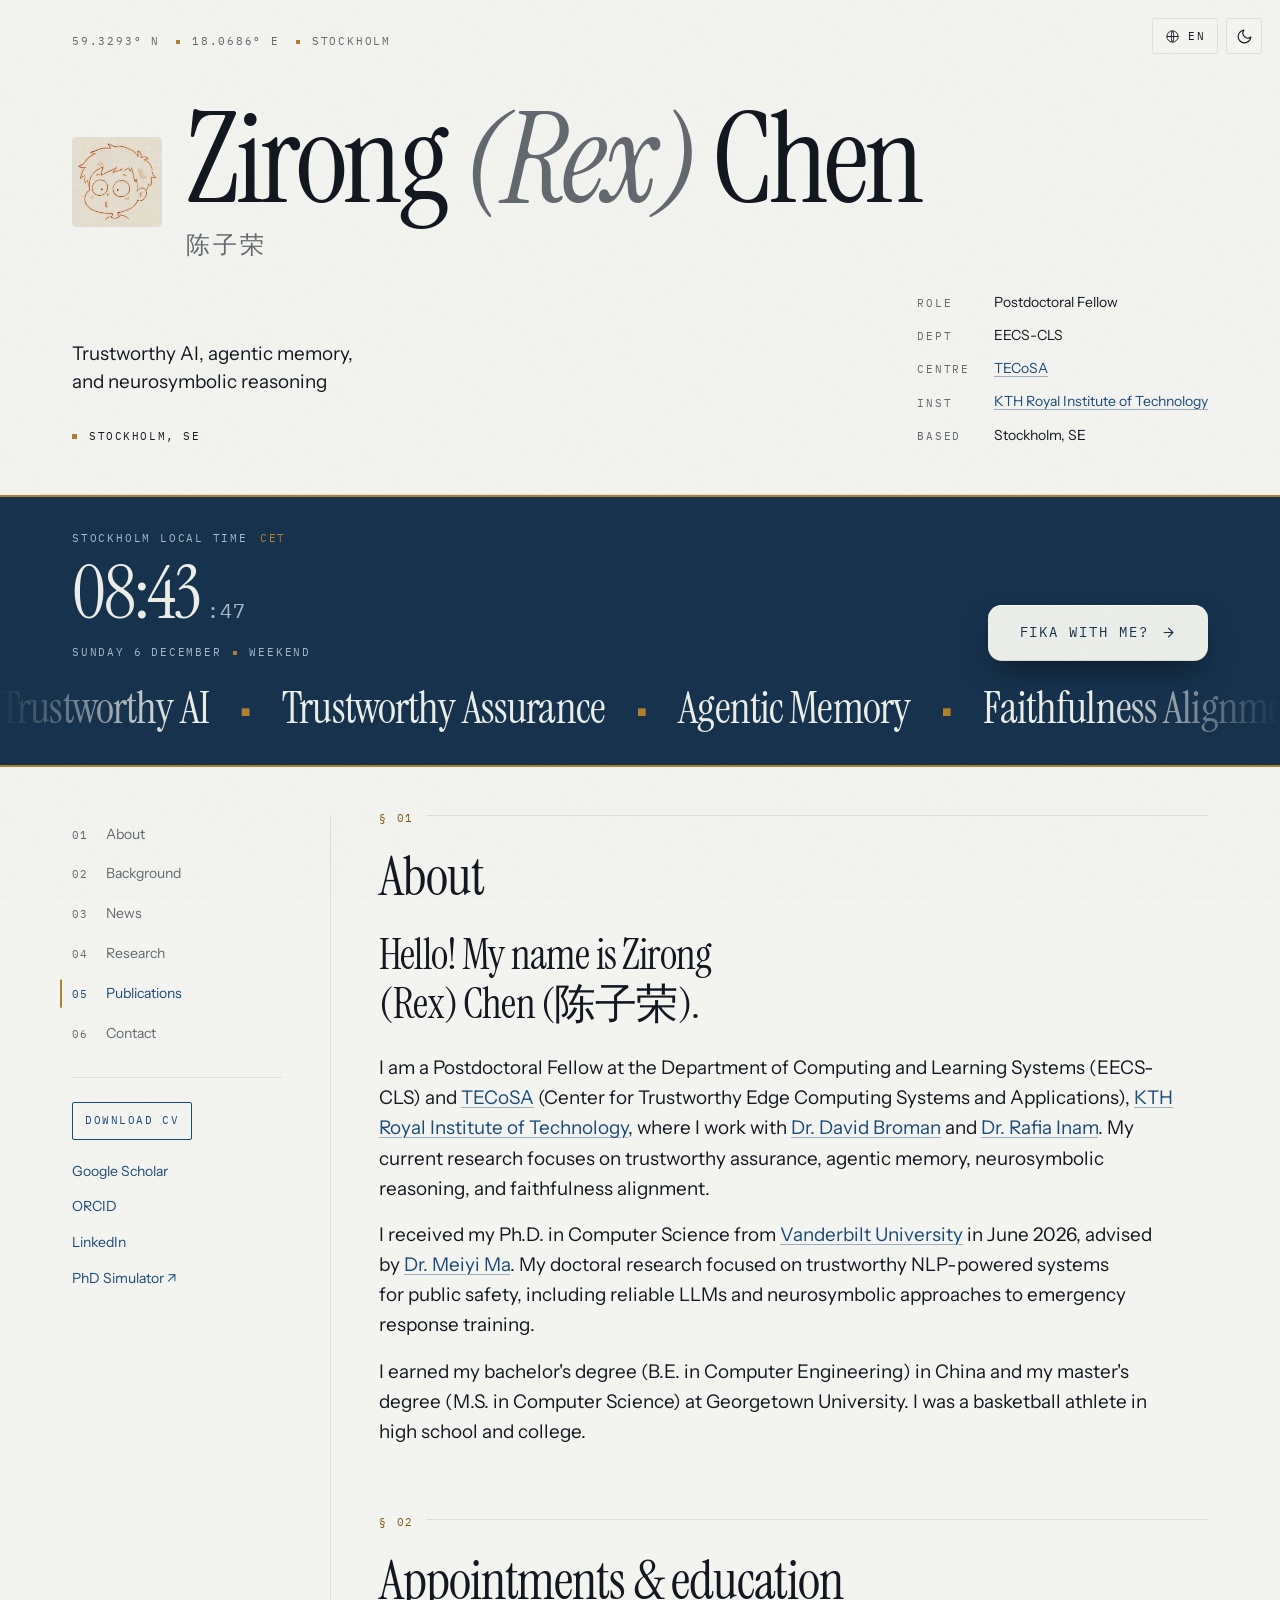
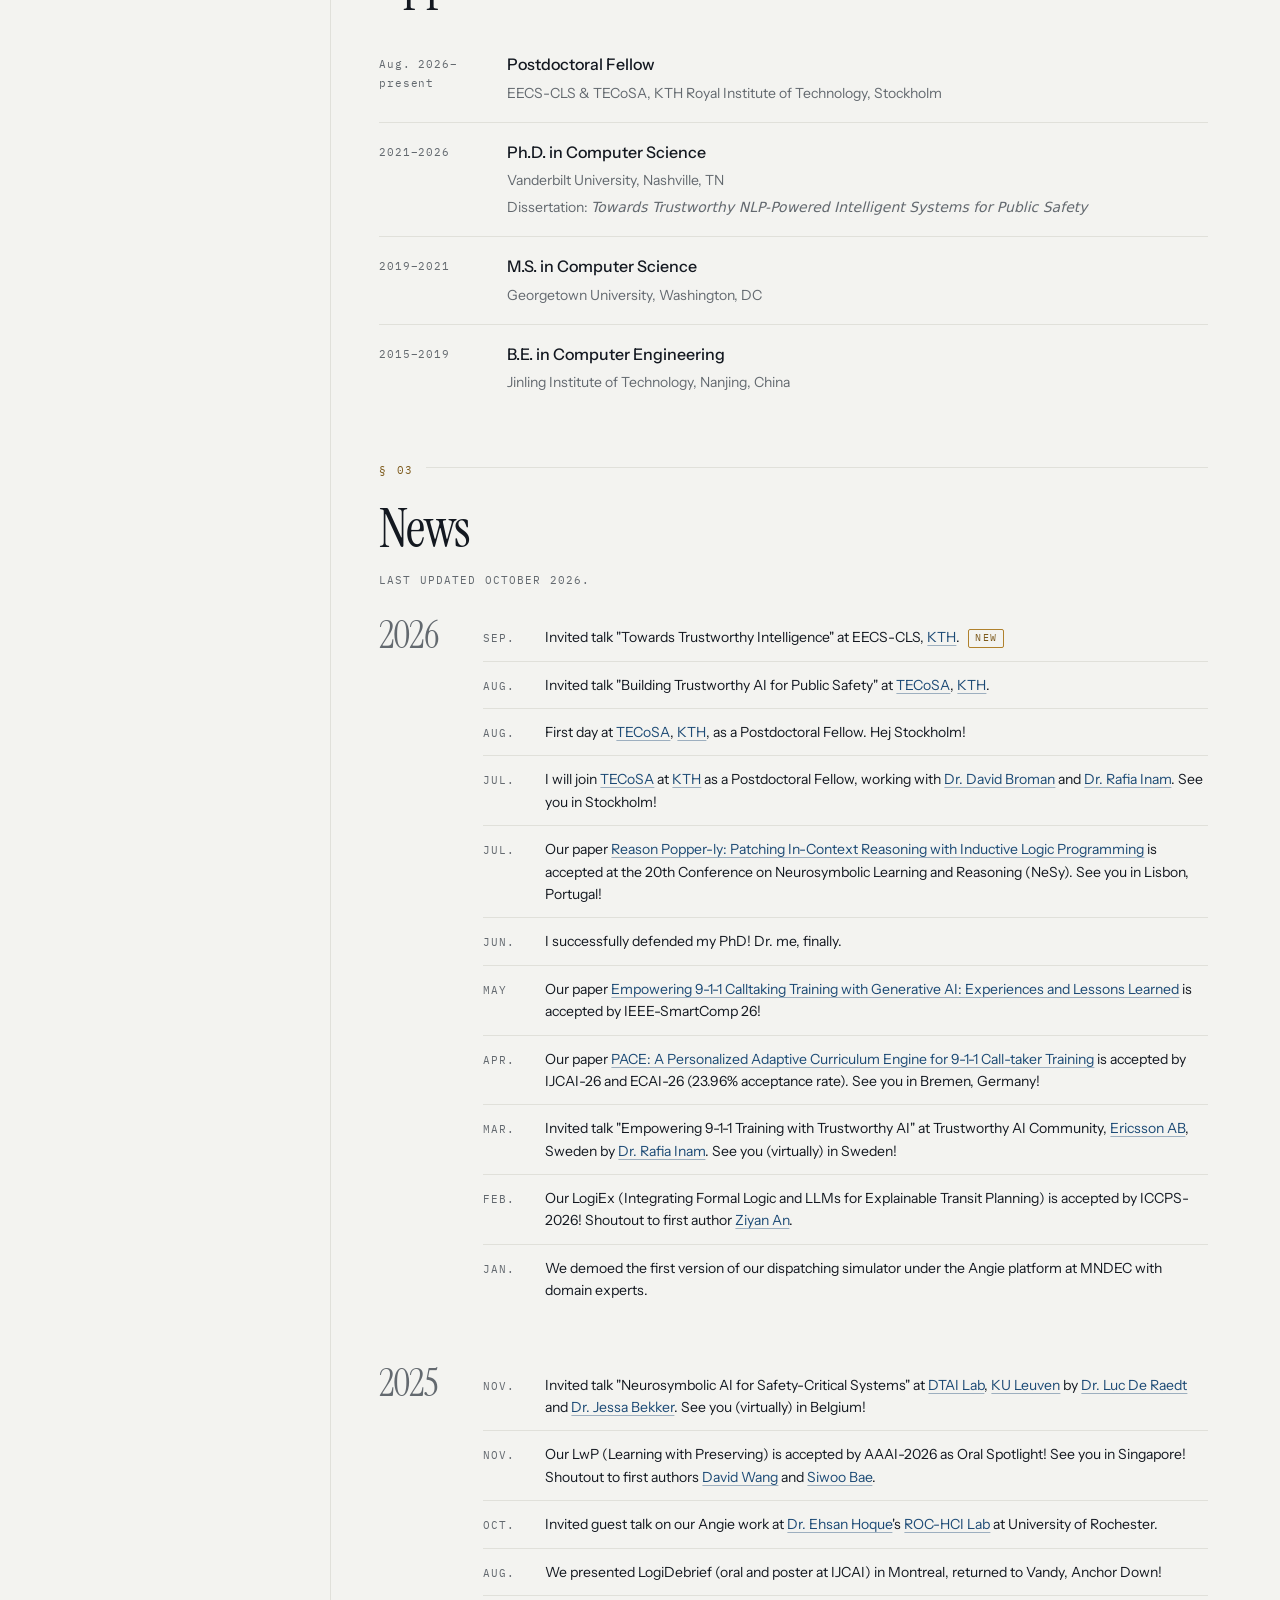
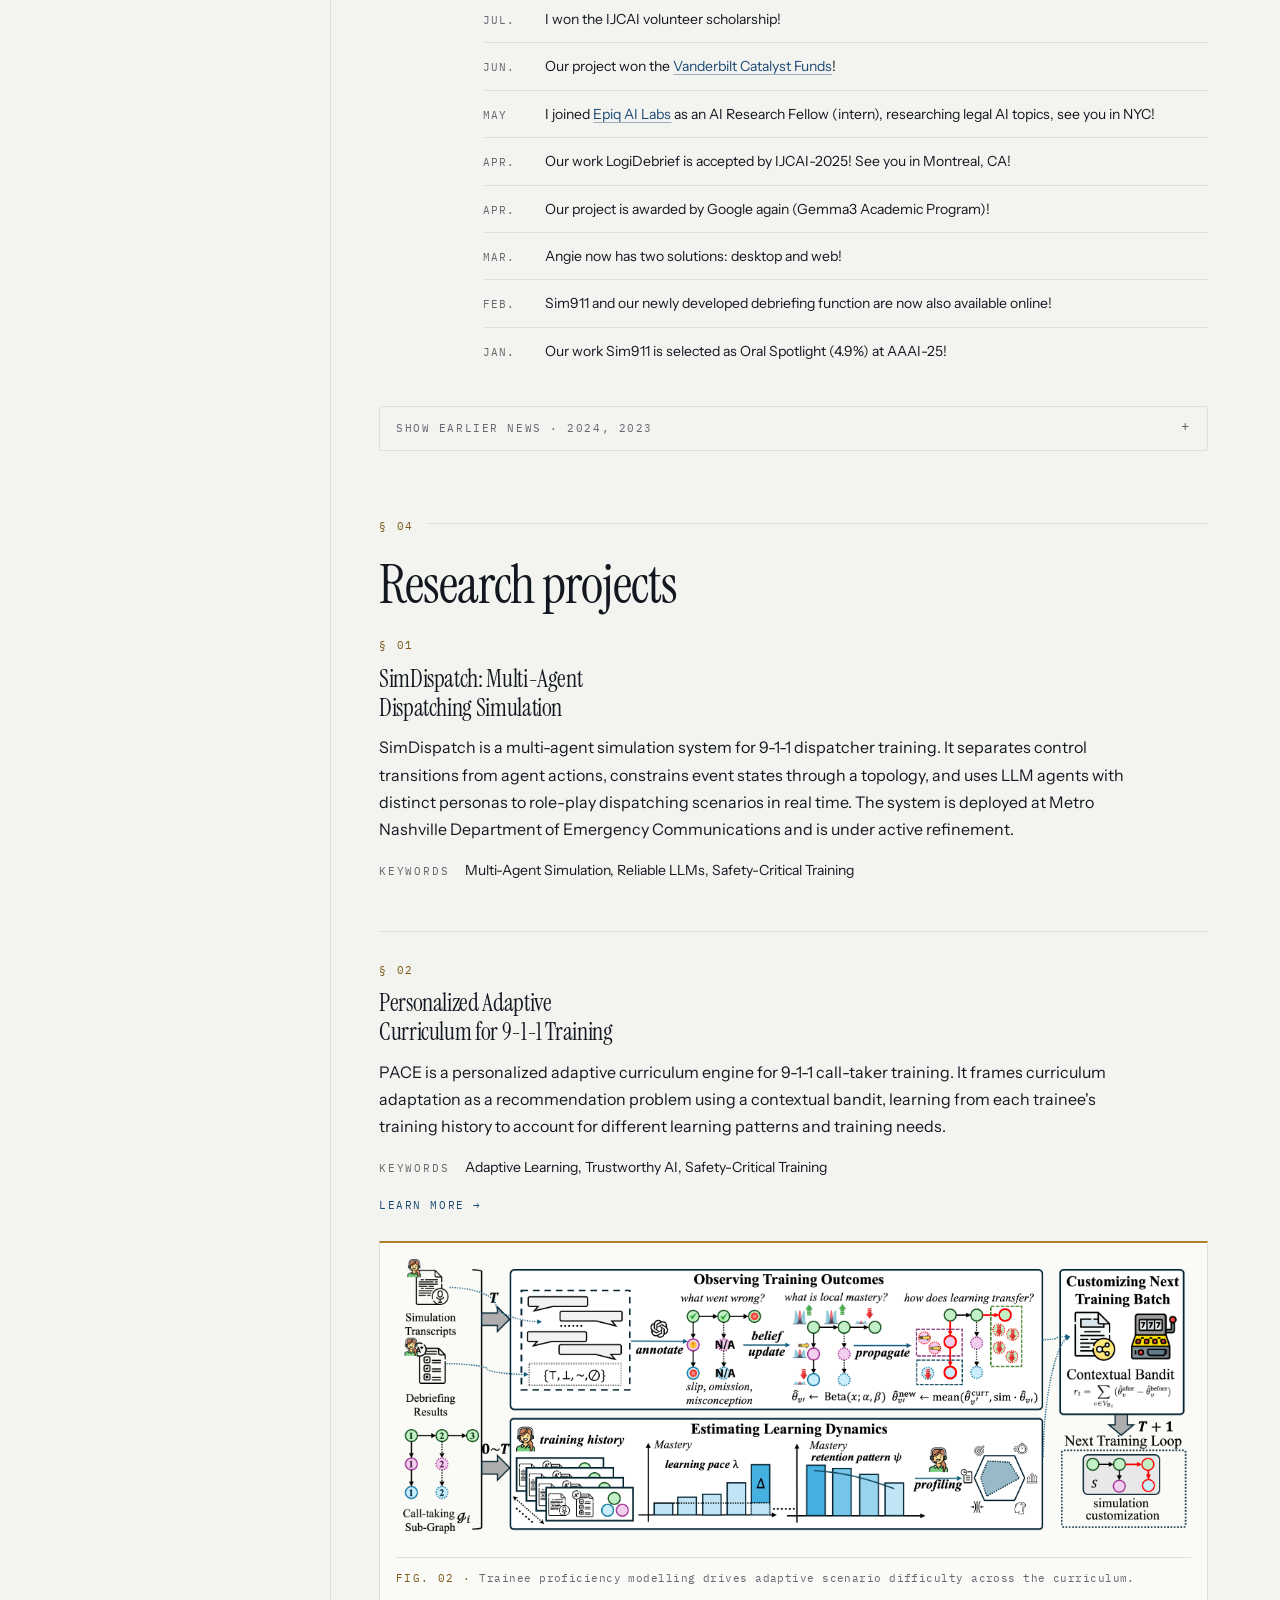
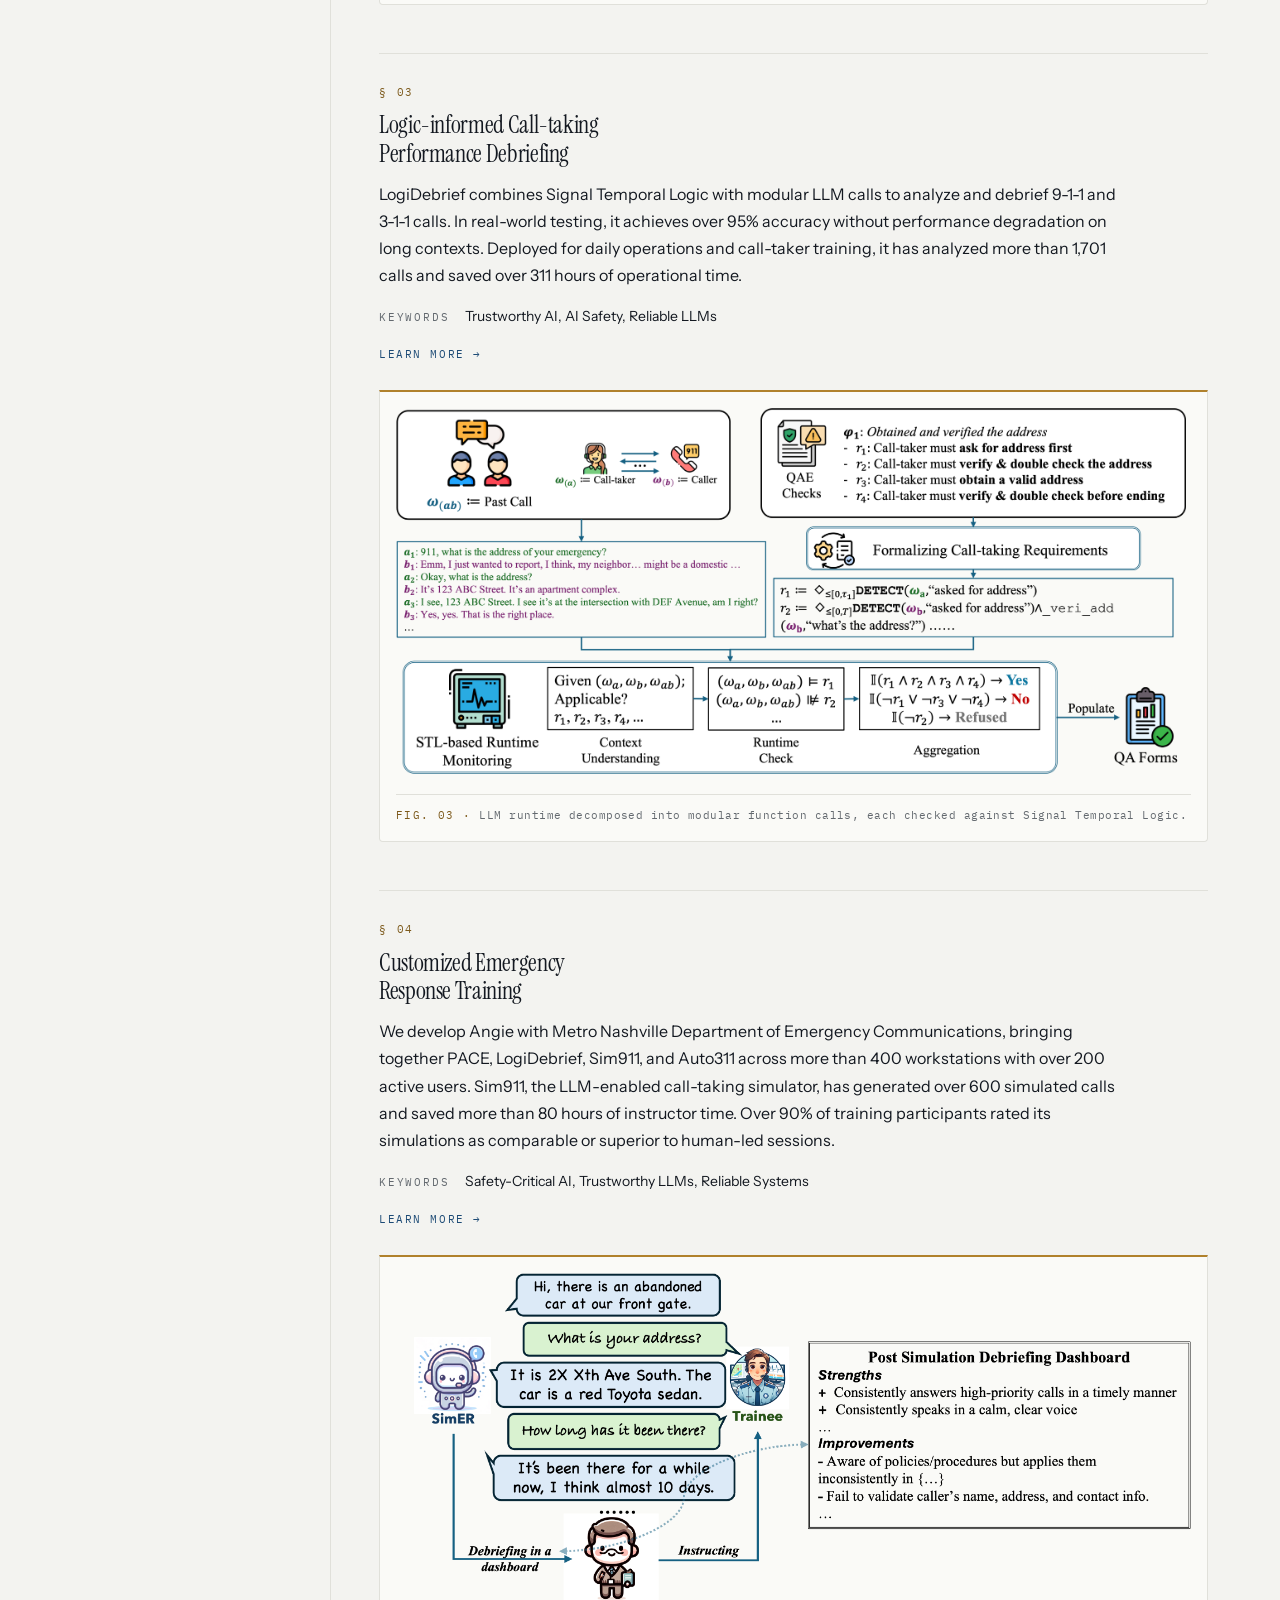
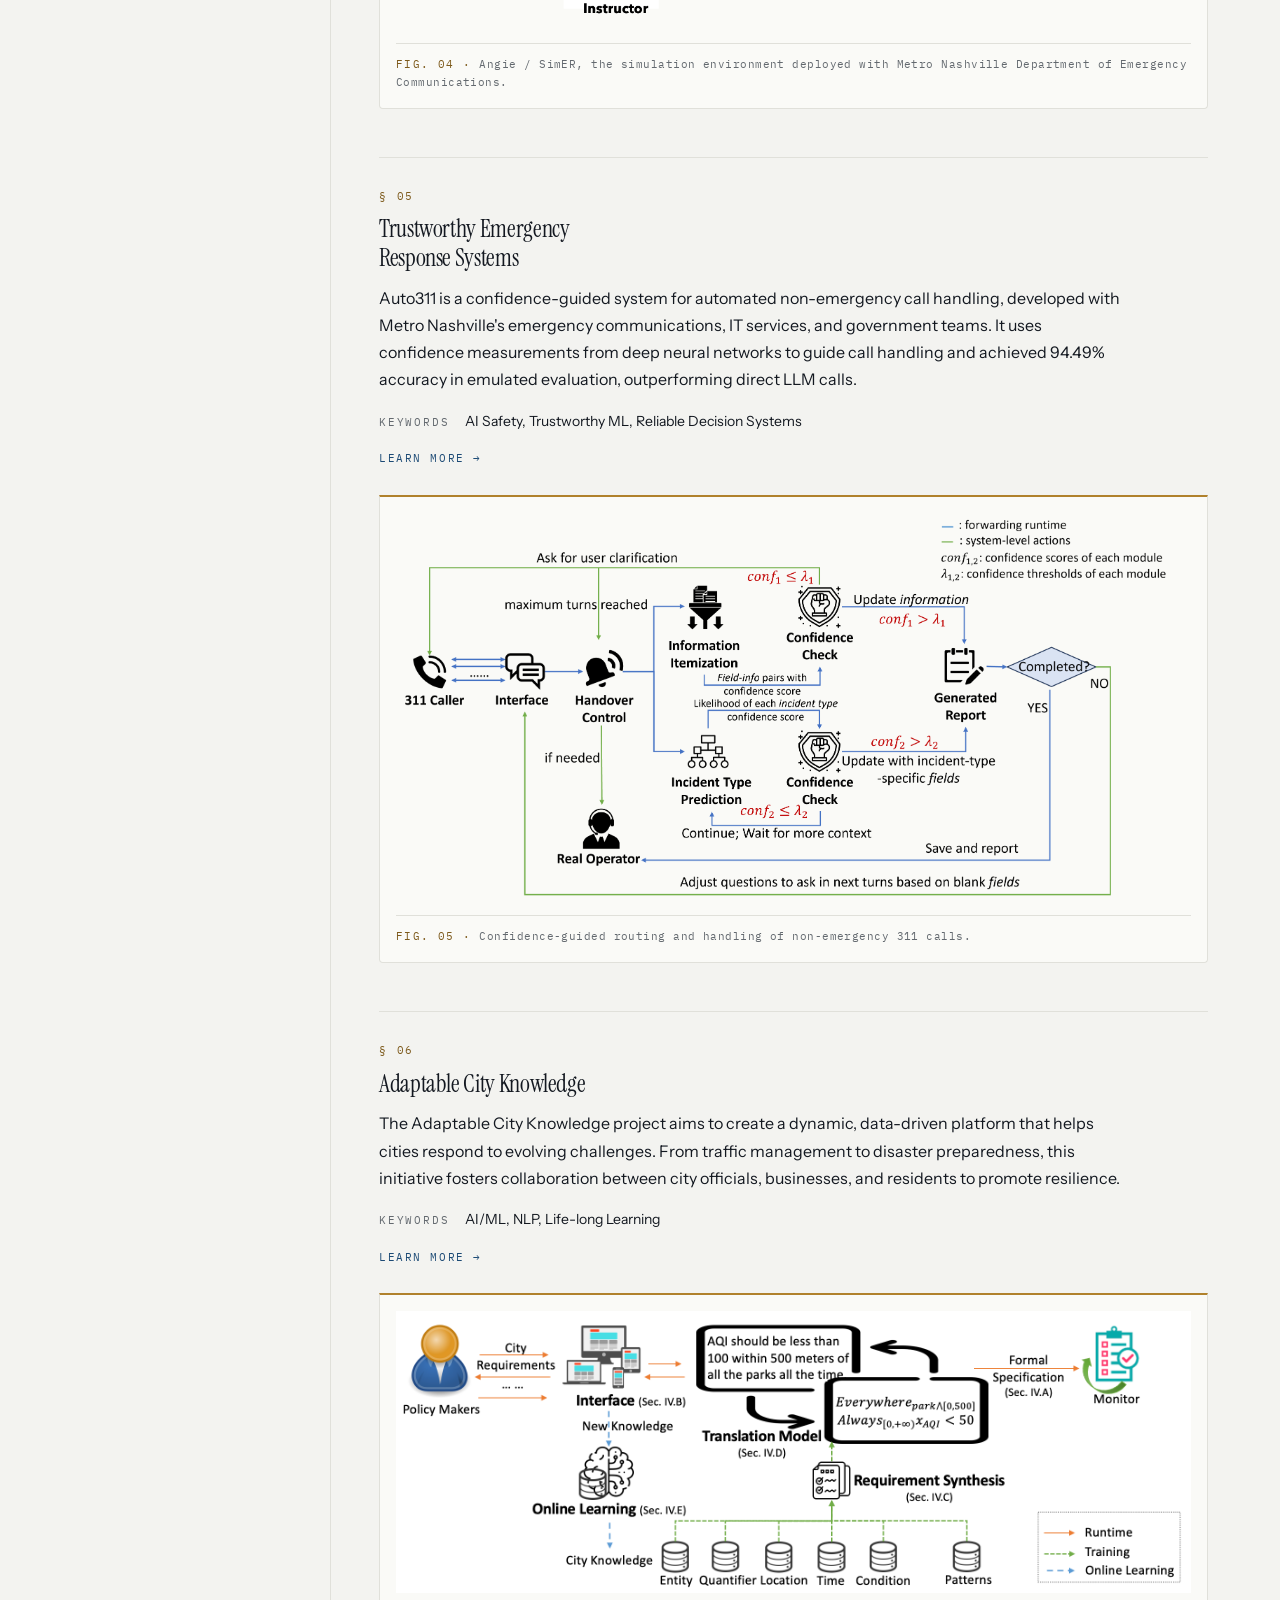
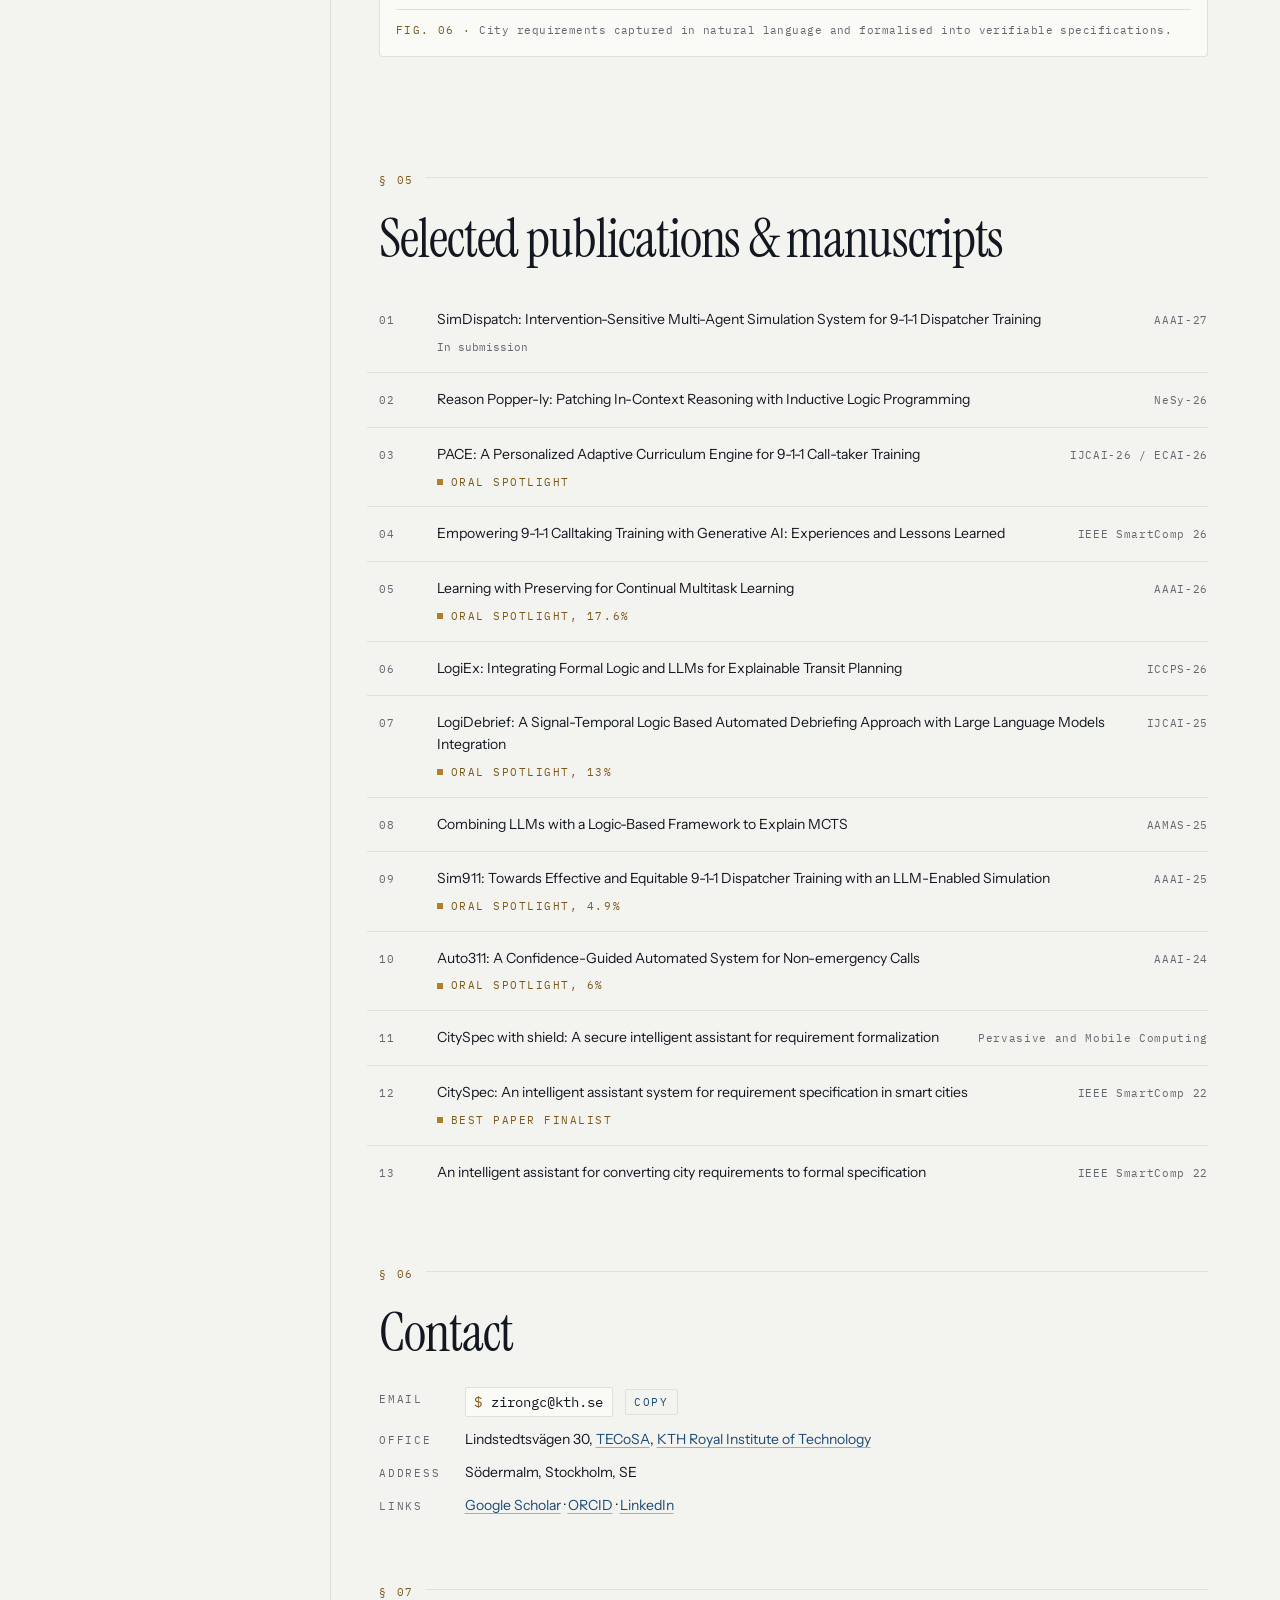
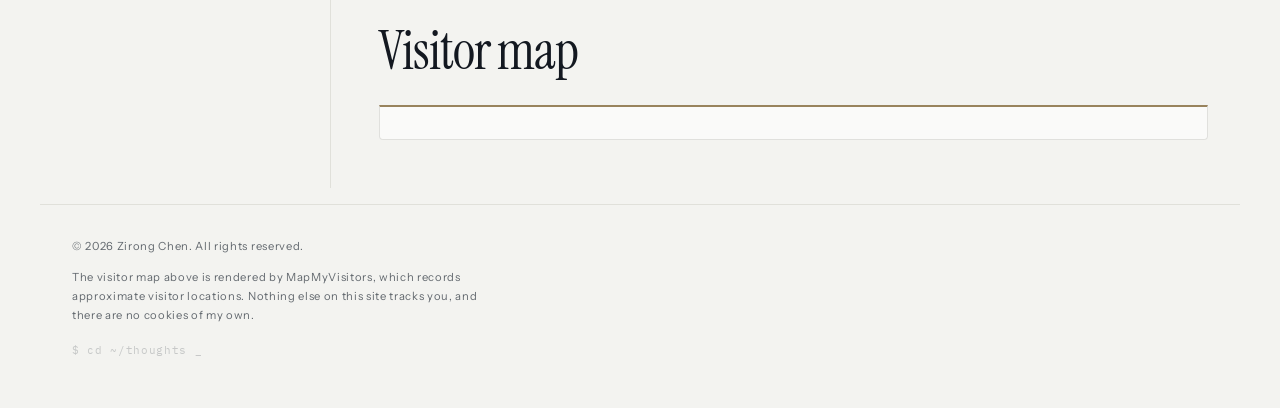
==== commit b43f1749: "Update website from latest CV" ====
--- a/index.html
+++ b/index.html
@@ -3,13 +3,13 @@
 <head>
     <meta charset="UTF-8">
     <meta name="viewport" content="width=device-width, initial-scale=1.0">
-    <meta name="description" content="Zirong (Rex) Chen - Postdoctoral Fellow at TECoSA, KTH Royal Institute of Technology, specializing in AI Safety, Trustworthy AI, and reliable AI systems for critical applications.">
+    <meta name="description" content="Zirong (Rex) Chen - Postdoctoral Fellow at EECS-CLS and TECoSA, KTH Royal Institute of Technology, researching trustworthy assurance, agentic memory, neurosymbolic reasoning, and faithfulness alignment.">
     <title>Zirong Chen - Computer Science Researcher</title>
 
     <!-- Social / sharing meta -->
     <meta property="og:type" content="website">
     <meta property="og:title" content="Zirong (Rex) Chen - Computer Science Researcher">
-    <meta property="og:description" content="Postdoctoral Fellow at TECoSA, KTH Royal Institute of Technology, working on AI Safety, Trustworthy AI, and reliable AI for emergency response and smart cities.">
+    <meta property="og:description" content="Postdoctoral Fellow at EECS-CLS and TECoSA, KTH Royal Institute of Technology, working on trustworthy assurance, agentic memory, neurosymbolic reasoning, and faithfulness alignment.">
     <meta property="og:image" content="https://rexzchen.github.io/imgs/brown-icon.jpg">
     <meta property="og:url" content="https://rexzchen.github.io/">
     <meta name="twitter:card" content="summary">
@@ -28,7 +28,7 @@
     <link rel="preconnect" href="https://fonts.gstatic.com" crossorigin>
     <link href="https://fonts.googleapis.com/css2?family=IBM+Plex+Mono:wght@400;500&family=Instrument+Sans:ital,wght@0,400..700;1,400..700&family=Instrument+Serif:ital@0;1&display=swap" rel="stylesheet">
 
-    <link rel="stylesheet" href="assets/site.css?v=23">
+    <link rel="stylesheet" href="assets/site.css?v=24">
 </head>
 <body>
     <a class="skip-link" href="#home"><span data-lang="en">Skip to content</span><span data-lang="sv" lang="sv">Hoppa till innehåll</span></a>
@@ -112,7 +112,7 @@
 
             <div class="masthead-foot">
                 <div>
-                    <p class="masthead-tagline"><span data-lang="en">Trustworthy AI, NLP, and AI for social good</span><span data-lang="sv" lang="sv">Tillförlitlig AI, språkteknologi och AI för samhällsnytta</span></p>
+                    <p class="masthead-tagline"><span data-lang="en">Trustworthy AI, agentic memory, and neurosymbolic reasoning</span><span data-lang="sv" lang="sv">Tillförlitlig AI, agentminne och neurosymboliskt resonemang</span></p>
                     <p class="transit">
                         <span class="transit-mark" aria-hidden="true"></span>
                         <span class="to">Stockholm, SE</span>
@@ -121,6 +121,8 @@
                 <dl class="spec">
                     <dt><span data-lang="en">Role</span><span data-lang="sv" lang="sv">Roll</span></dt>
                     <dd><span data-lang="en">Postdoctoral Fellow</span><span data-lang="sv" lang="sv">Postdoktor</span></dd>
+                    <dt><span data-lang="en">Dept</span><span data-lang="sv" lang="sv">Avd</span></dt>
+                    <dd>EECS-CLS</dd>
                     <dt><span data-lang="en">Centre</span><span data-lang="sv" lang="sv">Centrum</span></dt>
                     <dd><a href="https://www.tecosa.center.kth.se/" target="_blank">TECoSA</a></dd>
                     <dt><span data-lang="en">Inst</span><span data-lang="sv" lang="sv">Lärosäte</span></dt>
@@ -170,12 +172,15 @@
 
         <!-- Runs the full width of the band rather than the shell, so the
              fade at each end has room to read as a fade.
-             Decorative: every keyword named here already appears under one of
-             the research projects, so screen readers lose nothing by skipping
+             Decorative: these keywords also appear in the bio and research
+             projects, so screen readers lose nothing by skipping
              it. The list appears twice so the -50% loop lands seamlessly. -->
         <div class="marquee" aria-hidden="true">
             <div class="marquee-track">
                 <span>Trustworthy AI</span><span class="sep">&#9632;</span>
+                <span>Trustworthy Assurance</span><span class="sep">&#9632;</span>
+                <span>Agentic Memory</span><span class="sep">&#9632;</span>
+                <span>Faithfulness Alignment</span><span class="sep">&#9632;</span>
                 <span>AI Safety</span><span class="sep">&#9632;</span>
                 <span>Natural Language Processing</span><span class="sep">&#9632;</span>
                 <span>Reliable LLMs</span><span class="sep">&#9632;</span>
@@ -187,6 +192,9 @@
                 <span>Emergency Response</span><span class="sep">&#9632;</span>
                 <span>Smart Cities</span><span class="sep">&#9632;</span>
                 <span>Trustworthy AI</span><span class="sep">&#9632;</span>
+                <span>Trustworthy Assurance</span><span class="sep">&#9632;</span>
+                <span>Agentic Memory</span><span class="sep">&#9632;</span>
+                <span>Faithfulness Alignment</span><span class="sep">&#9632;</span>
                 <span>AI Safety</span><span class="sep">&#9632;</span>
                 <span>Natural Language Processing</span><span class="sep">&#9632;</span>
                 <span>Reliable LLMs</span><span class="sep">&#9632;</span>
@@ -205,7 +213,7 @@
         <aside class="rail">
             <nav class="rail-nav">
                 <a href="#home"><span data-lang="en">About</span><span data-lang="sv" lang="sv">Om mig</span></a>
-                <a href="#education"><span data-lang="en">Education</span><span data-lang="sv" lang="sv">Utbildning</span></a>
+                <a href="#education"><span data-lang="en">Background</span><span data-lang="sv" lang="sv">Bakgrund</span></a>
                 <a href="#news"><span data-lang="en">News</span><span data-lang="sv" lang="sv">Nyheter</span></a>
                 <a href="#about"><span data-lang="en">Research</span><span data-lang="sv" lang="sv">Forskning</span></a>
                 <a href="#contact"><span data-lang="en">Publications</span><span data-lang="sv" lang="sv">Publikationer</span></a>
@@ -229,8 +237,10 @@
                 <div class="about-content">
                     <p class="lede" data-lang="en">Hello! My name is Zirong (Rex) Chen (陈子荣).</p>
                     <p class="lede" data-lang="sv" lang="sv">Hej! Jag heter Zirong (Rex) Chen (陈子荣).</p>
-                    <p data-lang="en">I am a Postdoctoral Fellow at <a href="https://www.tecosa.center.kth.se/" target="_blank">TECoSA</a>, <a href="https://www.kth.se/en" target="_blank">KTH Royal Institute of Technology</a>, where I work with <a href="https://people.kth.se/~dbro/" target="_blank">Dr. David Broman</a> and <a href="https://www.kth.se/profile/raina" target="_blank">Dr. Rafia Inam</a>. I received my Ph.D. in Computer Science at <a href="https://www.vanderbilt.edu" target="_blank">Vanderbilt University</a>, advised by <a href="https://meiyima.github.io/" target="_blank">Dr. Meiyi Ma</a>. My research focuses on AI Safety and Trustworthy AI, with particular emphasis on Natural Language Processing (NLP), reliable AI systems for critical applications, and trustworthy AI-driven solutions for Smart Cities and emergency response.</p>
-                    <p data-lang="sv" lang="sv">Jag är postdoktor vid <a href="https://www.tecosa.center.kth.se/" target="_blank">TECoSA</a>, <a href="https://www.kth.se/en" target="_blank">KTH</a>, där jag arbetar med <a href="https://people.kth.se/~dbro/" target="_blank">Dr. David Broman</a> och <a href="https://www.kth.se/profile/raina" target="_blank">Dr. Rafia Inam</a>. Jag tog min doktorsexamen i datavetenskap vid <a href="https://www.vanderbilt.edu" target="_blank">Vanderbilt University</a> med <a href="https://meiyima.github.io/" target="_blank">Dr. Meiyi Ma</a> som handledare. Min forskning handlar om AI-säkerhet och tillförlitlig AI, med särskilt fokus på språkteknologi (NLP), tillförlitliga AI-system för kritiska tillämpningar och AI-lösningar att lita på för smarta städer och räddningstjänst.</p>
+                    <p data-lang="en">I am a Postdoctoral Fellow at the Department of Computing and Learning Systems (EECS-CLS) and <a href="https://www.tecosa.center.kth.se/" target="_blank">TECoSA</a> (Center for Trustworthy Edge Computing Systems and Applications), <a href="https://www.kth.se/en" target="_blank">KTH Royal Institute of Technology</a>, where I work with <a href="https://people.kth.se/~dbro/" target="_blank">Dr. David Broman</a> and <a href="https://www.kth.se/profile/raina" target="_blank">Dr. Rafia Inam</a>. My current research focuses on trustworthy assurance, agentic memory, neurosymbolic reasoning, and faithfulness alignment.</p>
+                    <p data-lang="sv" lang="sv">Jag är postdoktor vid Department of Computing and Learning Systems (EECS-CLS) och <a href="https://www.tecosa.center.kth.se/" target="_blank">TECoSA</a> (Center for Trustworthy Edge Computing Systems and Applications), <a href="https://www.kth.se/en" target="_blank">KTH</a>, där jag arbetar med <a href="https://people.kth.se/~dbro/" target="_blank">Dr. David Broman</a> och <a href="https://www.kth.se/profile/raina" target="_blank">Dr. Rafia Inam</a>. Min aktuella forskning fokuserar på trustworthy assurance, agentic memory, neurosymboliskt resonemang och faithfulness alignment.</p>
+                    <p data-lang="en">I received my Ph.D. in Computer Science from <a href="https://www.vanderbilt.edu" target="_blank">Vanderbilt University</a> in June 2026, advised by <a href="https://meiyima.github.io/" target="_blank">Dr. Meiyi Ma</a>. My doctoral research focused on trustworthy NLP-powered systems for public safety, including reliable LLMs and neurosymbolic approaches to emergency response training.</p>
+                    <p data-lang="sv" lang="sv">Jag tog min doktorsexamen i datavetenskap vid <a href="https://www.vanderbilt.edu" target="_blank">Vanderbilt University</a> i juni 2026 med <a href="https://meiyima.github.io/" target="_blank">Dr. Meiyi Ma</a> som handledare. Min doktorsforskning fokuserade på tillförlitliga system för samhällsskydd med språkteknologi, bland annat tillförlitliga språkmodeller och neurosymboliska metoder för utbildning inom räddningstjänsten.</p>
                     <p data-lang="en">I earned my bachelor's degree (B.E. in Computer Engineering) in China and my master's degree (M.S. in Computer Science) at Georgetown University. I was a basketball athlete in high school and college.</p>
                     <p data-lang="sv" lang="sv">Jag tog min kandidatexamen (B.E. i datateknik) i Kina och min masterexamen (M.S. i datavetenskap) vid Georgetown University. Jag spelade basket både på gymnasiet och universitetet.</p>
                 </div>
@@ -238,12 +248,16 @@
 
             <section id="education" class="reveal">
                 <div class="section-head">
-                    <h2><span data-lang="en">Education</span><span data-lang="sv" lang="sv">Utbildning</span></h2>
+                    <h2><span data-lang="en">Appointments &amp; education</span><span data-lang="sv" lang="sv">Anställningar och utbildning</span></h2>
                 </div>
                 <ul class="edu-list">
                     <li>
+                        <span class="edu-year"><span data-lang="en">Aug. 2026&ndash;present</span><span data-lang="sv" lang="sv">Aug. 2026&ndash;nu</span></span>
+                        <span class="edu-body"><strong><span data-lang="en">Postdoctoral Fellow</span><span data-lang="sv" lang="sv">Postdoktor</span></strong><br><span class="muted">EECS-CLS &amp; TECoSA, KTH Royal Institute of Technology, Stockholm</span></span>
+                    </li>
+                    <li>
                         <span class="edu-year">2021&ndash;2026</span>
-                        <span class="edu-body"><strong><span data-lang="en">Ph.D. in Computer Science</span><span data-lang="sv" lang="sv">Doktorsexamen i datavetenskap</span></strong><br><span class="muted">Vanderbilt University, Nashville, TN</span></span>
+                        <span class="edu-body"><strong><span data-lang="en">Ph.D. in Computer Science</span><span data-lang="sv" lang="sv">Doktorsexamen i datavetenskap</span></strong><br><span class="muted">Vanderbilt University, Nashville, TN</span><br><span class="muted"><span data-lang="en">Dissertation:</span><span data-lang="sv" lang="sv">Avhandling:</span> <em>Towards Trustworthy NLP-Powered Intelligent Systems for Public Safety</em></span></span>
                     </li>
                     <li>
                         <span class="edu-year">2019&ndash;2021</span>
@@ -259,13 +273,14 @@
             <section id="news" class="reveal">
                 <div class="section-head">
                     <h2><span data-lang="en">News</span><span data-lang="sv" lang="sv">Nyheter</span></h2>
-                    <p class="section-note"><span data-lang="en">Last updated August 2026.</span><span data-lang="sv" lang="sv">Uppdaterad augusti 2026.</span></p>
+                    <p class="section-note"><span data-lang="en">Last updated October 2026.</span><span data-lang="sv" lang="sv">Uppdaterad oktober 2026.</span></p>
                 </div>
 
                 <div class="news-group">
                     <div class="news-year">2026</div>
                     <ul class="news-list">
-                        <li><span class="news-date">Aug.</span><span class="news-text" data-lang="en">Talk "Building Trustworthy AI for Public Safety and Beyond" at <a href="https://www.tecosa.center.kth.se/" target="_blank">TECoSA</a>, Division of Network and Systems Engineering, <a href="https://www.kth.se/en" target="_blank">KTH</a>.<span class="mark-new">new</span></span><span class="news-text" data-lang="sv" lang="sv">Föreläsning ”Building Trustworthy AI for Public Safety and Beyond” på <a href="https://www.tecosa.center.kth.se/" target="_blank">TECoSA</a>, avdelningen för nätverk och systemteknik, <a href="https://www.kth.se/en" target="_blank">KTH</a>.<span class="mark-new">ny</span></span></li>
+                        <li><span class="news-date">Sep.</span><span class="news-text" data-lang="en">Invited talk "Towards Trustworthy Intelligence" at EECS-CLS, <a href="https://www.kth.se/en" target="_blank">KTH</a>.<span class="mark-new">new</span></span><span class="news-text" data-lang="sv" lang="sv">Inbjuden föreläsning ”Towards Trustworthy Intelligence” vid EECS-CLS, <a href="https://www.kth.se/en" target="_blank">KTH</a>.<span class="mark-new">ny</span></span></li>
+                        <li><span class="news-date">Aug.</span><span class="news-text" data-lang="en">Invited talk "Building Trustworthy AI for Public Safety" at <a href="https://www.tecosa.center.kth.se/" target="_blank">TECoSA</a>, <a href="https://www.kth.se/en" target="_blank">KTH</a>.</span><span class="news-text" data-lang="sv" lang="sv">Inbjuden föreläsning ”Building Trustworthy AI for Public Safety” på <a href="https://www.tecosa.center.kth.se/" target="_blank">TECoSA</a>, <a href="https://www.kth.se/en" target="_blank">KTH</a>.</span></li>
                         <li><span class="news-date">Aug.</span><span class="news-text" data-lang="en">First day at <a href="https://www.tecosa.center.kth.se/" target="_blank">TECoSA</a>, <a href="https://www.kth.se/en" target="_blank">KTH</a>, as a Postdoctoral Fellow. Hej Stockholm!</span><span class="news-text" data-lang="sv" lang="sv">Första dagen på <a href="https://www.tecosa.center.kth.se/" target="_blank">TECoSA</a> vid <a href="https://www.kth.se/en" target="_blank">KTH</a> som postdoktor. Hej Stockholm!</span></li>
                         <li><span class="news-date">Jul.</span><span class="news-text" data-lang="en">I will join <a href="https://www.tecosa.center.kth.se/" target="_blank">TECoSA</a> at <a href="https://www.kth.se/en" target="_blank">KTH</a> as a Postdoctoral Fellow, working with <a href="https://people.kth.se/~dbro/" target="_blank">Dr. David Broman</a> and <a href="https://www.kth.se/profile/raina" target="_blank">Dr. Rafia Inam</a>. See you in Stockholm!</span><span class="news-text" data-lang="sv" lang="sv">Jag börjar som postdoktor på <a href="https://www.tecosa.center.kth.se/" target="_blank">TECoSA</a> vid <a href="https://www.kth.se/en" target="_blank">KTH</a>, tillsammans med <a href="https://people.kth.se/~dbro/" target="_blank">Dr. David Broman</a> och <a href="https://www.kth.se/profile/raina" target="_blank">Dr. Rafia Inam</a>. Vi ses i Stockholm!</span></li>
                         <li><span class="news-date">Jul.</span><span class="news-text" data-lang="en">Our paper <a href="https://arxiv.org/pdf/2607.23019" target="_blank">Reason Popper-ly: Patching In-Context Reasoning with Inductive Logic Programming</a> is accepted at the 20th Conference on Neurosymbolic Learning and Reasoning (NeSy). See you in Lisbon, Portugal!</span><span class="news-text" data-lang="sv" lang="sv">Vår artikel <a href="https://arxiv.org/pdf/2607.23019" target="_blank">Reason Popper-ly: Patching In-Context Reasoning with Inductive Logic Programming</a> har antagits till 20th Conference on Neurosymbolic Learning and Reasoning (NeSy). Vi ses i Lissabon, Portugal!</span></li>
@@ -336,9 +351,16 @@
                 </div>
 
                 <article class="project">
+                    <h3><span data-lang="en">SimDispatch: Multi-Agent Dispatching Simulation</span><span data-lang="sv" lang="sv">SimDispatch: Fleragentsimulering för utlarmning</span></h3>
+                    <p data-lang="en">SimDispatch is a multi-agent simulation system for 9-1-1 dispatcher training. It separates control transitions from agent actions, constrains event states through a topology, and uses LLM agents with distinct personas to role-play dispatching scenarios in real time. The system is deployed at Metro Nashville Department of Emergency Communications and is under active refinement.</p>
+                    <p data-lang="sv" lang="sv">SimDispatch är ett fleragentsystem för simulering av 9-1-1-utlarmning. Det skiljer styrning av tillståndsövergångar från agenternas handlingar, begränsar händelsetillstånd genom en topologi och använder språkmodellbaserade agenter med olika roller för att spela upp utlarmningsscenarier i realtid. Systemet är driftsatt vid Metro Nashville Department of Emergency Communications och vidareutvecklas löpande.</p>
+                    <p class="keywords"><em>Multi-Agent Simulation, Reliable LLMs, Safety-Critical Training</em></p>
+                </article>
+
+                <article class="project">
                     <h3><span data-lang="en">Personalized Adaptive Curriculum for 9-1-1 Training</span><span data-lang="sv" lang="sv">Personanpassad adaptiv utbildning för 9-1-1</span></h3>
-                    <p data-lang="en">PACE is a personalized adaptive curriculum engine that tailors 9-1-1 call-taker training to individual trainees. By modeling trainee proficiency and dynamically adjusting scenario difficulty, PACE delivers targeted practice that improves learning efficiency in safety-critical emergency response training.</p>
-                    <p data-lang="sv" lang="sv">PACE är en motor för personanpassade, adaptiva utbildningsplaner som skräddarsyr träningen för 9-1-1-operatörer efter varje enskild deltagare. Genom att modellera deltagarens färdighetsnivå och löpande justera scenariernas svårighetsgrad ger PACE riktad träning som effektiviserar lärandet i säkerhetskritisk räddningstjänstutbildning.</p>
+                    <p data-lang="en">PACE is a personalized adaptive curriculum engine for 9-1-1 call-taker training. It frames curriculum adaptation as a recommendation problem using a contextual bandit, learning from each trainee's training history to account for different learning patterns and training needs.</p>
+                    <p data-lang="sv" lang="sv">PACE är en motor för personanpassade, adaptiva utbildningsplaner för 9-1-1-operatörer. Den formulerar anpassningen som ett rekommendationsproblem med en kontextuell banditmodell och lär sig av varje deltagares träningshistorik för att ta hänsyn till olika inlärningsmönster och utbildningsbehov.</p>
                     <p class="keywords"><em>Adaptive Learning, Trustworthy AI, Safety-Critical Training</em></p>
                     <a href="https://arxiv.org/pdf/2603.05361" class="learn-more" target="_blank"><span data-lang="en">Learn more</span><span data-lang="sv" lang="sv">Läs mer</span></a>
                     <figure class="fig">
@@ -349,8 +371,8 @@
 
                 <article class="project">
                     <h3><span data-lang="en">Logic-informed Call-taking Performance Debriefing</span><span data-lang="sv" lang="sv">Logikstödd återkoppling på samtalshantering</span></h3>
-                    <p data-lang="en">We develop trustworthy AI systems that decompose LLM runtime into modularized function calls enhanced with Signal Temporal Logic, ensuring reliable and interpretable performance evaluation for safety-critical call-taking scenarios.</p>
-                    <p data-lang="sv" lang="sv">Vi utvecklar tillförlitliga AI-system som bryter ner språkmodellens exekvering i modulära funktionsanrop förstärkta med signaltemporal logik. Det ger en tillförlitlig och tolkbar utvärdering av prestation i säkerhetskritiska samtalsscenarier.</p>
+                    <p data-lang="en">LogiDebrief combines Signal Temporal Logic with modular LLM calls to analyze and debrief 9-1-1 and 3-1-1 calls. In real-world testing, it achieves over 95% accuracy without performance degradation on long contexts. Deployed for daily operations and call-taker training, it has analyzed more than 1,701 calls and saved over 311 hours of operational time.</p>
+                    <p data-lang="sv" lang="sv">LogiDebrief kombinerar signaltemporal logik med modulära anrop till språkmodeller för att analysera och ge återkoppling på 9-1-1- och 3-1-1-samtal. I tester i verklig verksamhet uppnår systemet över 95 % träffsäkerhet utan försämring vid långa kontexter. Det används i den dagliga verksamheten och i operatörsutbildning och har analyserat fler än 1 701 samtal och sparat över 311 arbetstimmar.</p>
                     <p class="keywords"><em>Trustworthy AI, AI Safety, Reliable LLMs</em></p>
                     <a href="https://arxiv.org/pdf/2505.03985" class="learn-more" target="_blank"><span data-lang="en">Learn more</span><span data-lang="sv" lang="sv">Läs mer</span></a>
                     <figure class="fig">
@@ -361,8 +383,8 @@
 
                 <article class="project">
                     <h3><span data-lang="en">Customized Emergency Response Training</span><span data-lang="sv" lang="sv">Skräddarsydd utbildning för räddningstjänst</span></h3>
-                    <p data-lang="en">Collaborating with Metro Nashville Department of Emergency Communications, we develop Angie/SimER, a safety-critical AI system that provides reliable, trustworthy simulation environments for call-taker training in high-stakes emergency response scenarios.</p>
-                    <p data-lang="sv" lang="sv">Tillsammans med Metro Nashville Department of Emergency Communications utvecklar vi Angie/SimER, ett säkerhetskritiskt AI-system som ger tillförlitliga simuleringsmiljöer för att träna operatörer i skarpa räddningsscenarier.</p>
+                    <p data-lang="en">We develop Angie with Metro Nashville Department of Emergency Communications, bringing together PACE, LogiDebrief, Sim911, and Auto311 across more than 400 workstations with over 200 active users. Sim911, the LLM-enabled call-taking simulator, has generated over 600 simulated calls and saved more than 80 hours of instructor time. Over 90% of training participants rated its simulations as comparable or superior to human-led sessions.</p>
+                    <p data-lang="sv" lang="sv">Vi utvecklar Angie tillsammans med Metro Nashville Department of Emergency Communications. Plattformen förenar PACE, LogiDebrief, Sim911 och Auto311 på fler än 400 arbetsstationer med över 200 aktiva användare. Sim911, den språkmodellbaserade samtalssimulatorn, har genererat över 600 simulerade samtal och sparat mer än 80 timmar av instruktörernas tid. Över 90 % av utbildningsdeltagarna bedömde simuleringarna som likvärdiga med eller bättre än mänskligt ledda övningar.</p>
                     <p class="keywords"><em>Safety-Critical AI, Trustworthy LLMs, Reliable Systems</em></p>
                     <a href="https://ojs.aaai.org/index.php/AAAI/article/view/35006" class="learn-more" target="_blank"><span data-lang="en">Learn more</span><span data-lang="sv" lang="sv">Läs mer</span></a>
                     <figure class="fig">
@@ -373,8 +395,8 @@
 
                 <article class="project">
                     <h3><span data-lang="en">Trustworthy Emergency Response Systems</span><span data-lang="sv" lang="sv">Tillförlitliga system för räddningstjänst</span></h3>
-                    <p data-lang="en">We develop reliable AI systems with built-in safety guarantees that enhance emergency response decision-making. Our trustworthy machine learning approaches ensure robust performance in critical situations while maintaining transparency and accountability.</p>
-                    <p data-lang="sv" lang="sv">Vi utvecklar tillförlitliga AI-system med inbyggda säkerhetsgarantier som stärker beslutsfattandet inom räddningstjänsten. Våra metoder för tillförlitlig maskininlärning ger robust prestanda i kritiska lägen samtidigt som transparens och ansvarsutkrävande bevaras.</p>
+                    <p data-lang="en">Auto311 is a confidence-guided system for automated non-emergency call handling, developed with Metro Nashville's emergency communications, IT services, and government teams. It uses confidence measurements from deep neural networks to guide call handling and achieved 94.49% accuracy in emulated evaluation, outperforming direct LLM calls.</p>
+                    <p data-lang="sv" lang="sv">Auto311 är ett konfidensstyrt system för automatiserad hantering av icke-akuta samtal, utvecklat tillsammans med Metro Nashvilles larmcentral, IT-tjänster och förvaltning. Det använder konfidensmått från djupa neurala nätverk för att styra samtalshanteringen och uppnådde 94,49 % träffsäkerhet i en emulerad utvärdering, bättre än direkta anrop till språkmodeller.</p>
                     <p class="keywords"><em>AI Safety, Trustworthy ML, Reliable Decision Systems</em></p>
                     <a href="https://ojs.aaai.org/index.php/AAAI/article/view/30199" class="learn-more" target="_blank"><span data-lang="en">Learn more</span><span data-lang="sv" lang="sv">Läs mer</span></a>
                     <figure class="fig">
@@ -398,9 +420,14 @@
 
             <section id="contact" class="reveal">
                 <div class="section-head">
-                    <h2><span data-lang="en">Selected publications</span><span data-lang="sv" lang="sv">Utvalda publikationer</span></h2>
+                    <h2><span data-lang="en">Selected publications &amp; manuscripts</span><span data-lang="sv" lang="sv">Utvalda publikationer och manuskript</span></h2>
                 </div>
                 <ul class="pub-list">
+                    <li>
+                        <span class="pub-title">SimDispatch: Intervention-Sensitive Multi-Agent Simulation System for 9-1-1 Dispatcher Training</span>
+                        <span class="pub-venue">AAAI-27</span>
+                        <span class="pub-status"><span data-lang="en">In submission</span><span data-lang="sv" lang="sv">Inskickat för granskning</span></span>
+                    </li>
                     <li>
                         <span class="pub-title"><a href="https://arxiv.org/pdf/2607.23019" target="_blank">Reason Popper-ly: Patching In-Context Reasoning with Inductive Logic Programming</a></span>
                         <span class="pub-venue">NeSy-26</span>
@@ -411,16 +438,20 @@
                         <span class="pub-award">Oral Spotlight</span>
                     </li>
                     <li>
-                        <span class="pub-title"><a href="https://arxiv.org/pdf/2511.11676" target="_blank">Learning with Preserving for Continual Multitask Learning</a></span>
+                        <span class="pub-title"><a href="https://doi.org/10.1109/SmartComp69968.2026.00032" target="_blank">Empowering 9-1-1 Calltaking Training with Generative AI: Experiences and Lessons Learned</a></span>
+                        <span class="pub-venue">IEEE SmartComp 26</span>
+                    </li>
+                    <li>
+                        <span class="pub-title"><a href="https://doi.org/10.1609/aaai.v40i31.39821" target="_blank">Learning with Preserving for Continual Multitask Learning</a></span>
                         <span class="pub-venue">AAAI-26</span>
                         <span class="pub-award">Oral Spotlight, 17.6%</span>
                     </li>
                     <li>
-                        <span class="pub-title">LogiEx: Integrating Formal Logic and LLMs for Explainable Transit Planning</span>
+                        <span class="pub-title"><a href="https://doi.org/10.1109/ICCPS68698.2026.00016" target="_blank">LogiEx: Integrating Formal Logic and LLMs for Explainable Transit Planning</a></span>
                         <span class="pub-venue">ICCPS-26</span>
                     </li>
                     <li>
-                        <span class="pub-title"><a href="https://arxiv.org/pdf/2505.03985" target="_blank">LogiDebrief: A Signal-Temporal Logic based Automated Debriefing Approach with Large Language Models Integration</a></span>
+                        <span class="pub-title"><a href="https://doi.org/10.24963/ijcai.2025/1065" target="_blank">LogiDebrief: A Signal-Temporal Logic Based Automated Debriefing Approach with Large Language Models Integration</a></span>
                         <span class="pub-venue">IJCAI-25</span>
                         <span class="pub-award">Oral Spotlight, 13%</span>
                     </li>
--- a/assets/site.css
+++ b/assets/site.css
@@ -1565,6 +1565,14 @@
     flex: 0 0 auto;
 }
 
+.pub-status {
+    grid-column: 2 / -1;
+    grid-row: 2;
+    font-family: var(--mono);
+    font-size: var(--t-micro);
+    color: var(--muted);
+}
+
 /* ---------- Terminal row: the copyable address ---------- */
 .copy-row {
     display: flex;
@@ -3529,7 +3537,8 @@
         text-align: left;
     }
 
-    .pub-award {
+    .pub-award,
+    .pub-status {
         grid-column: 2;
         grid-row: 3;
     }
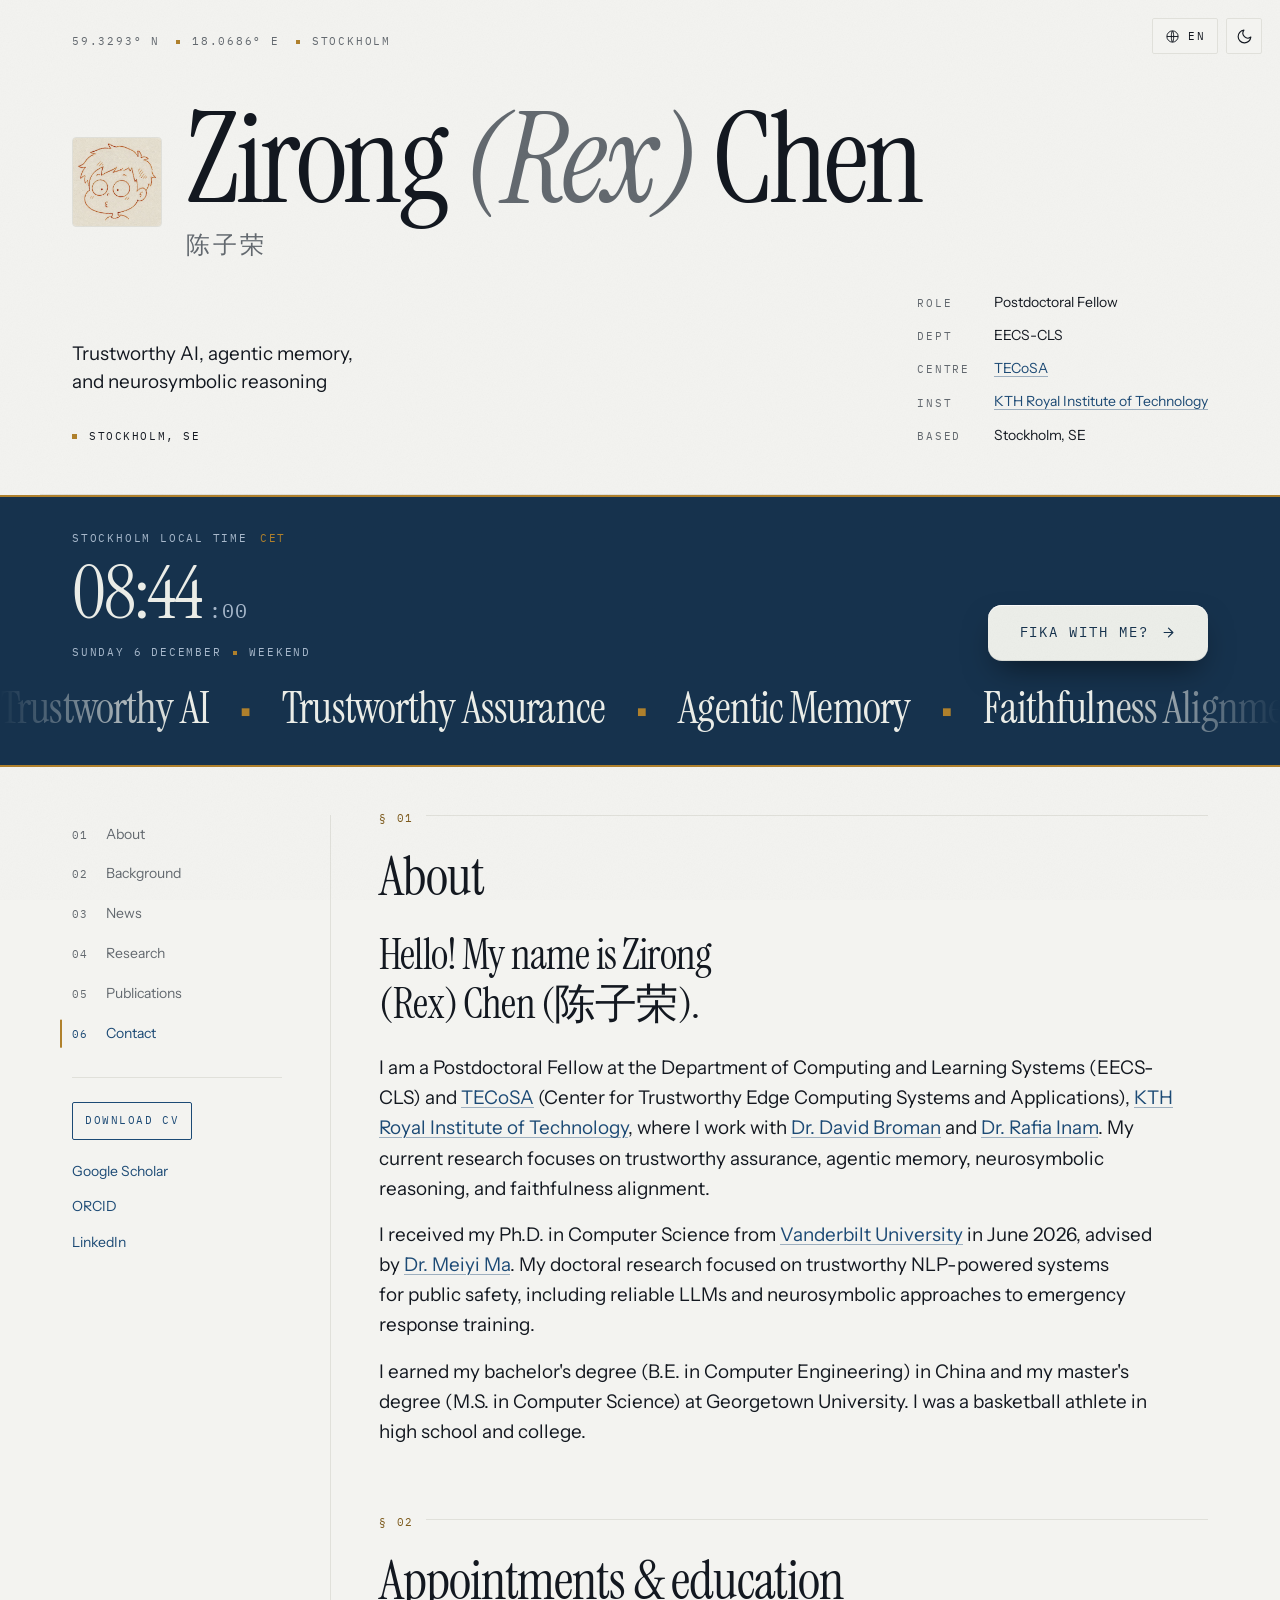
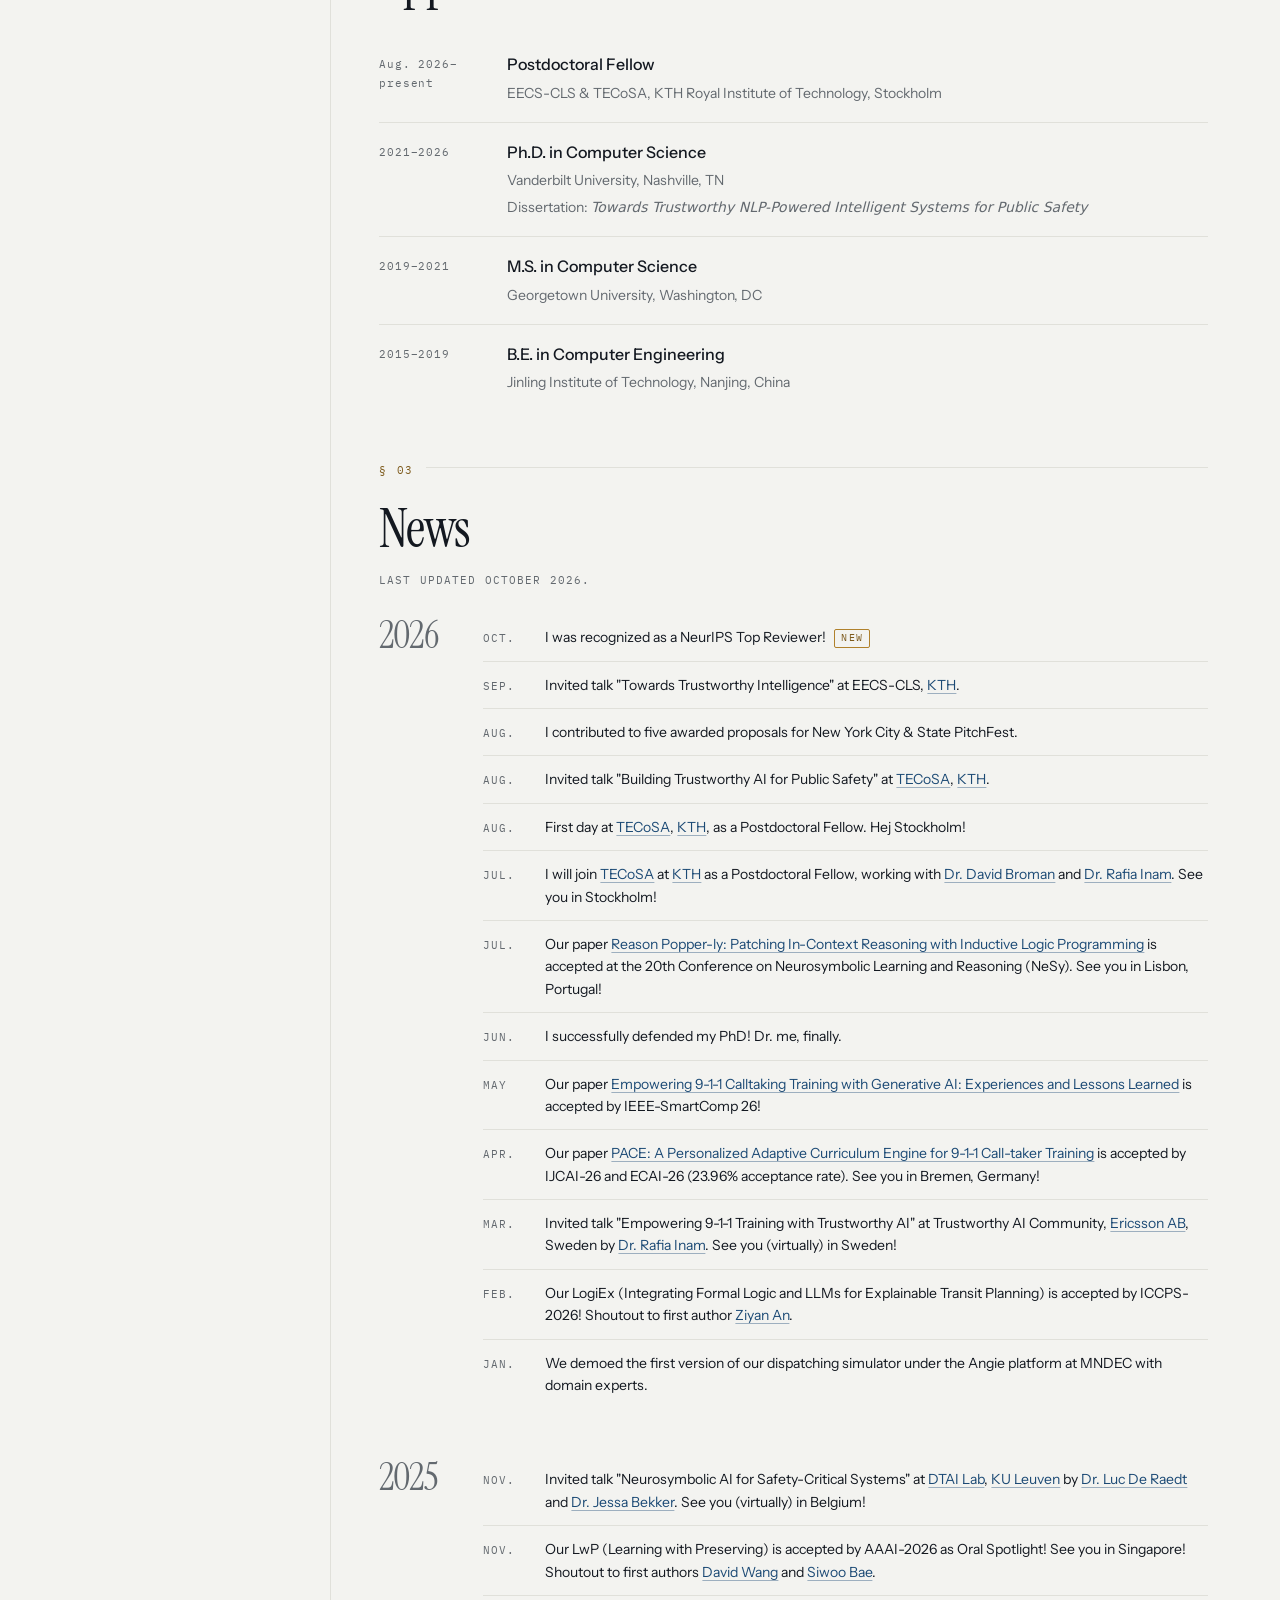
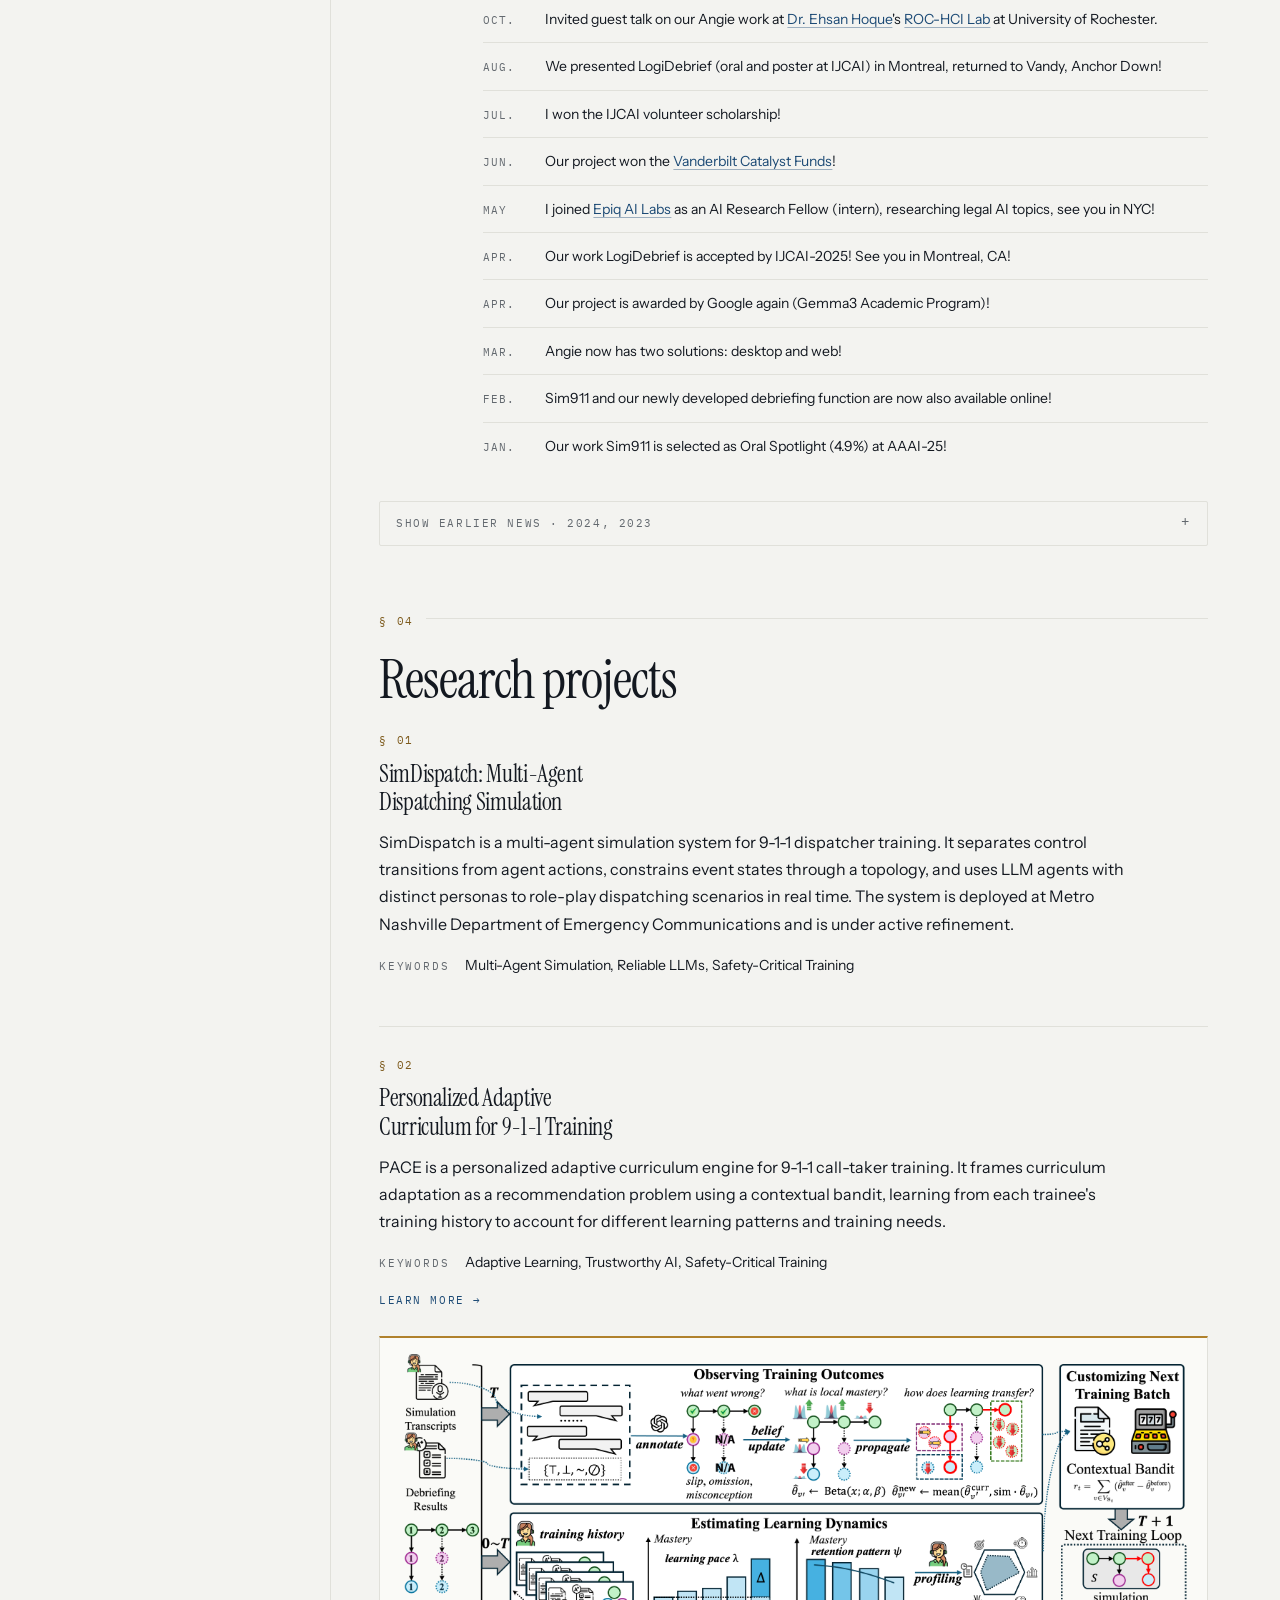
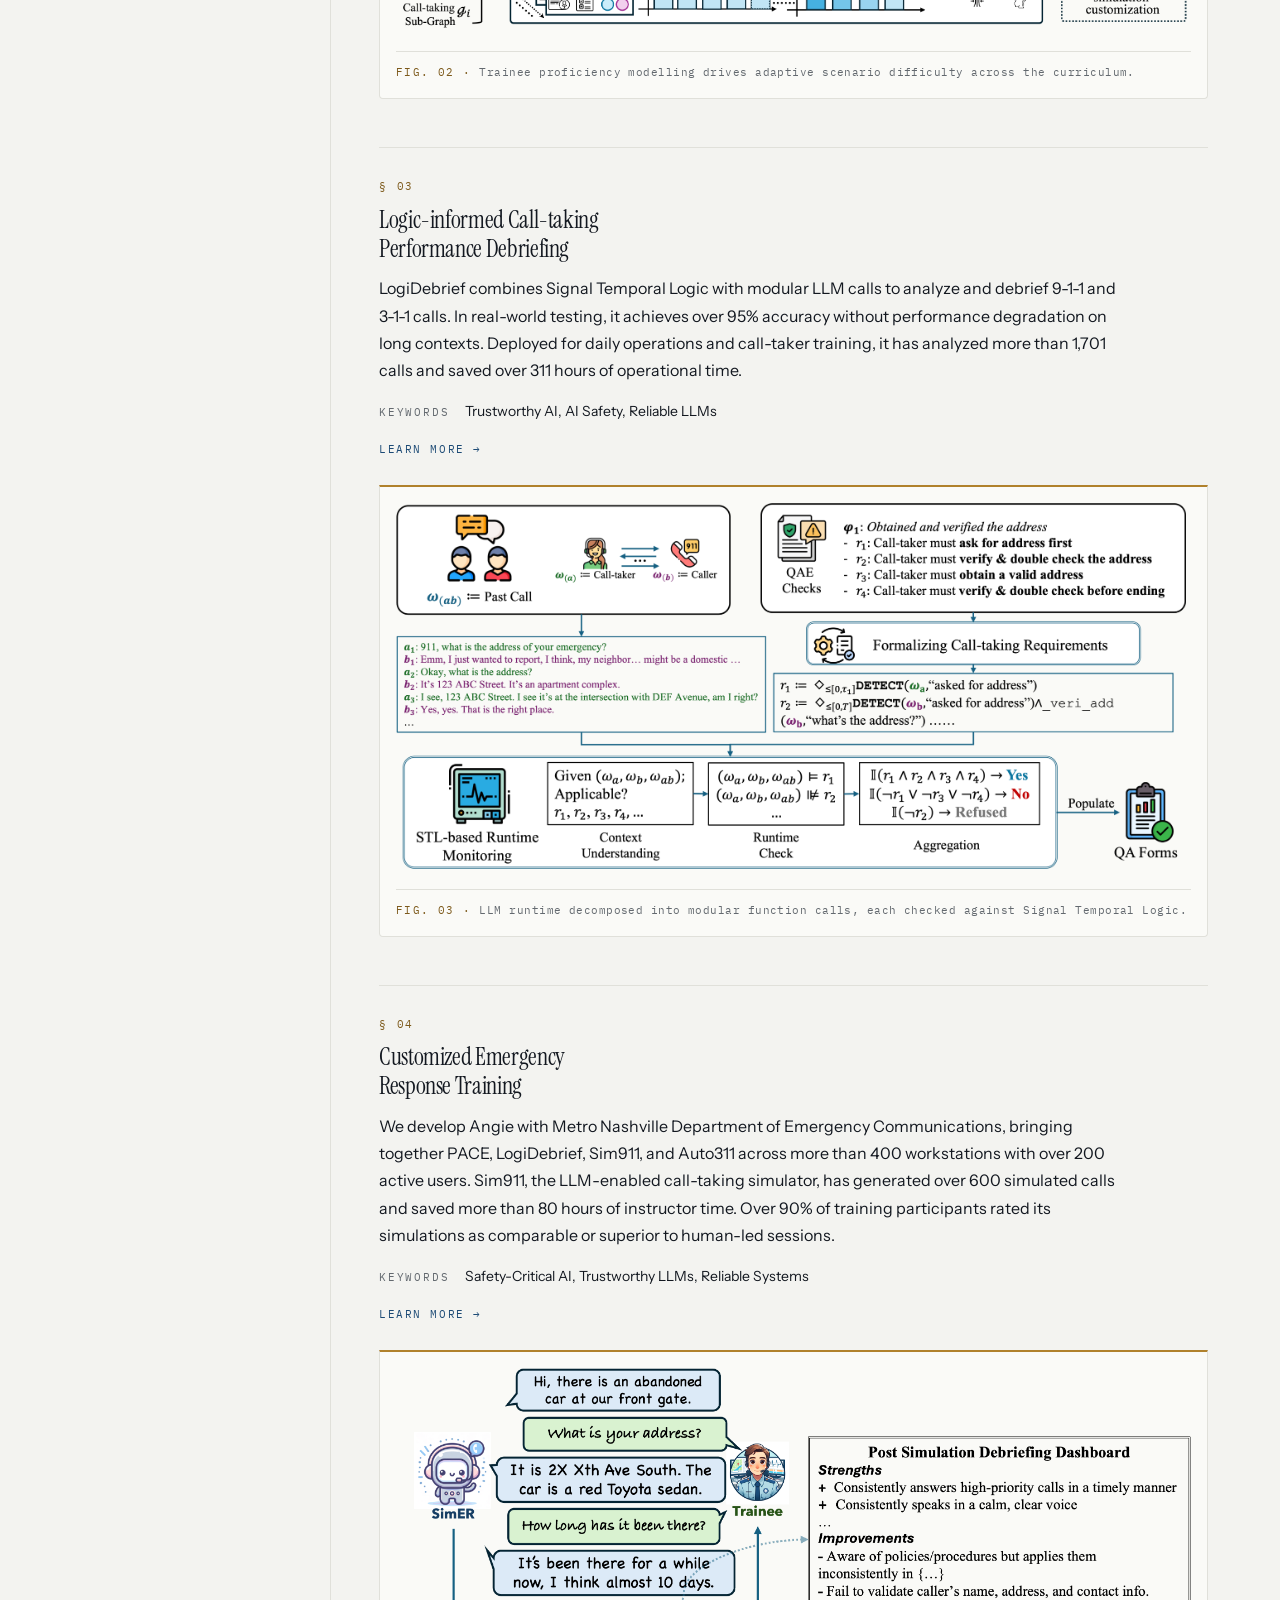
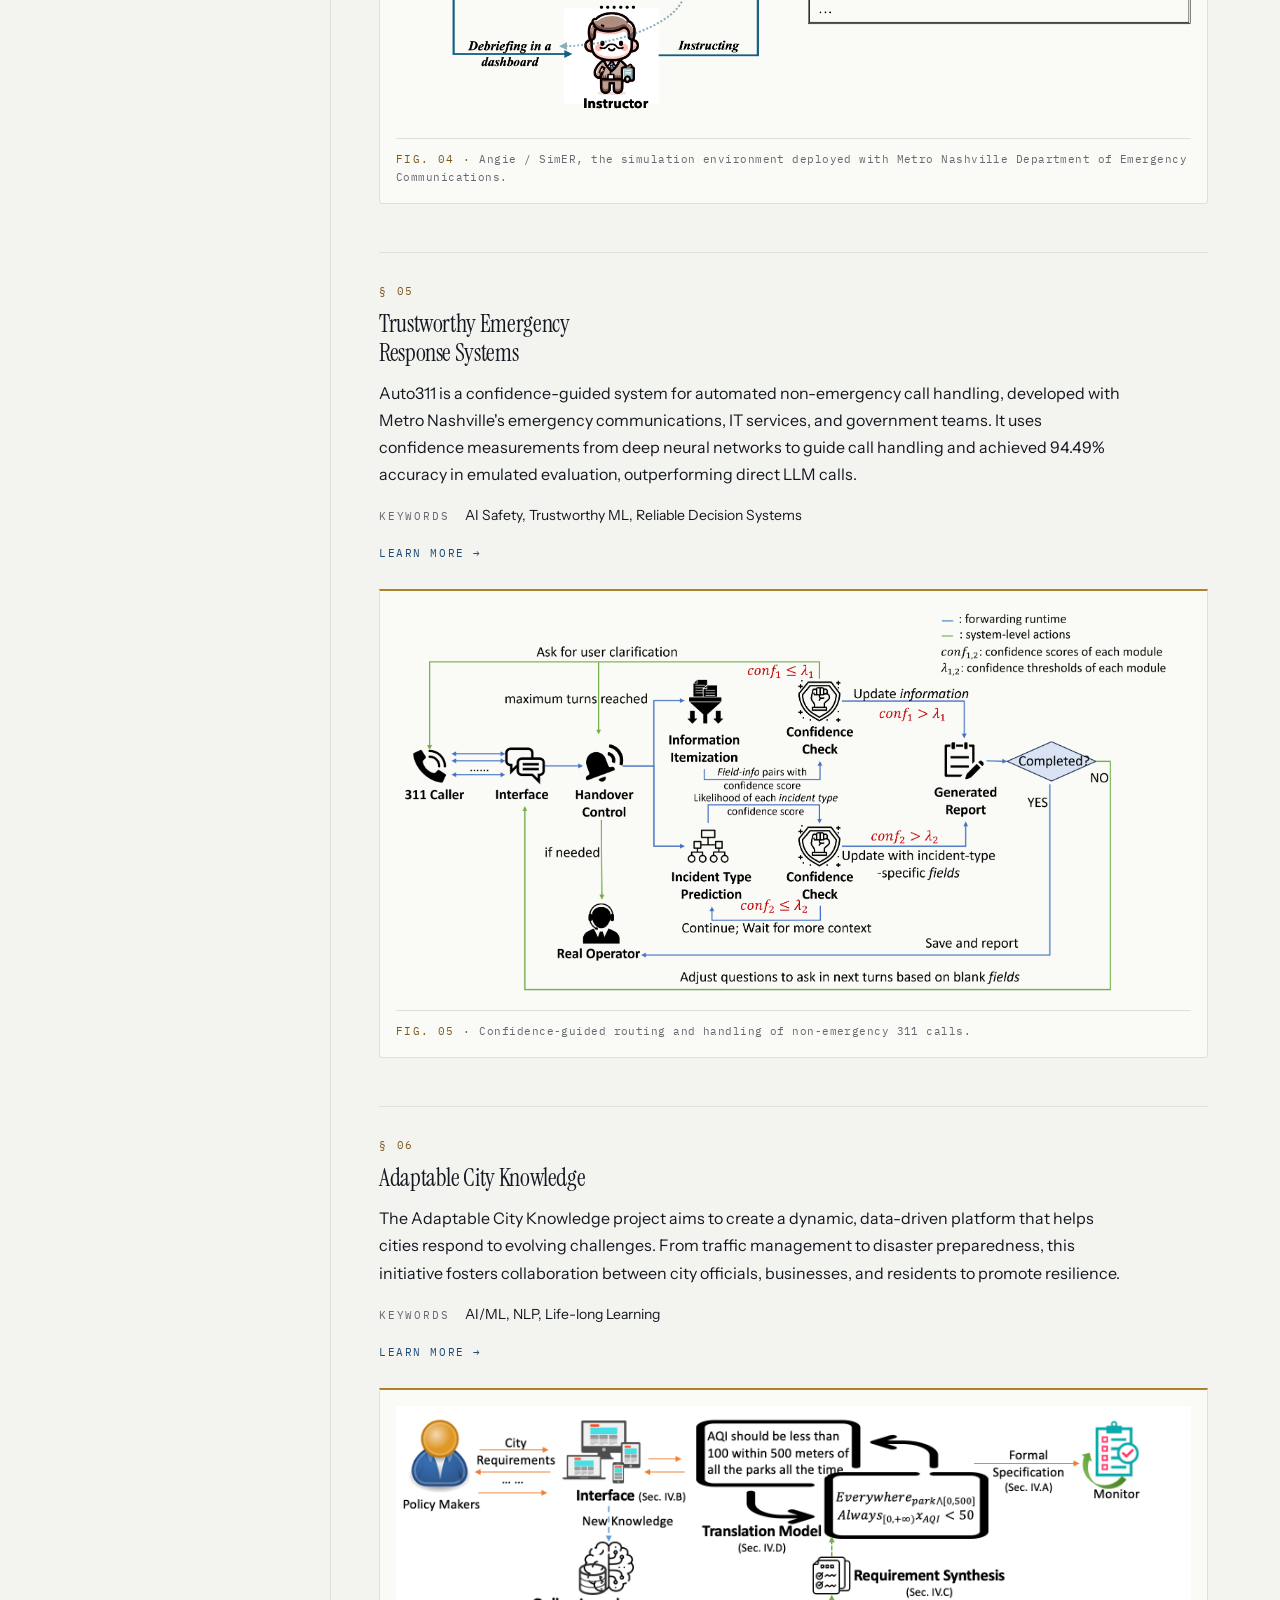
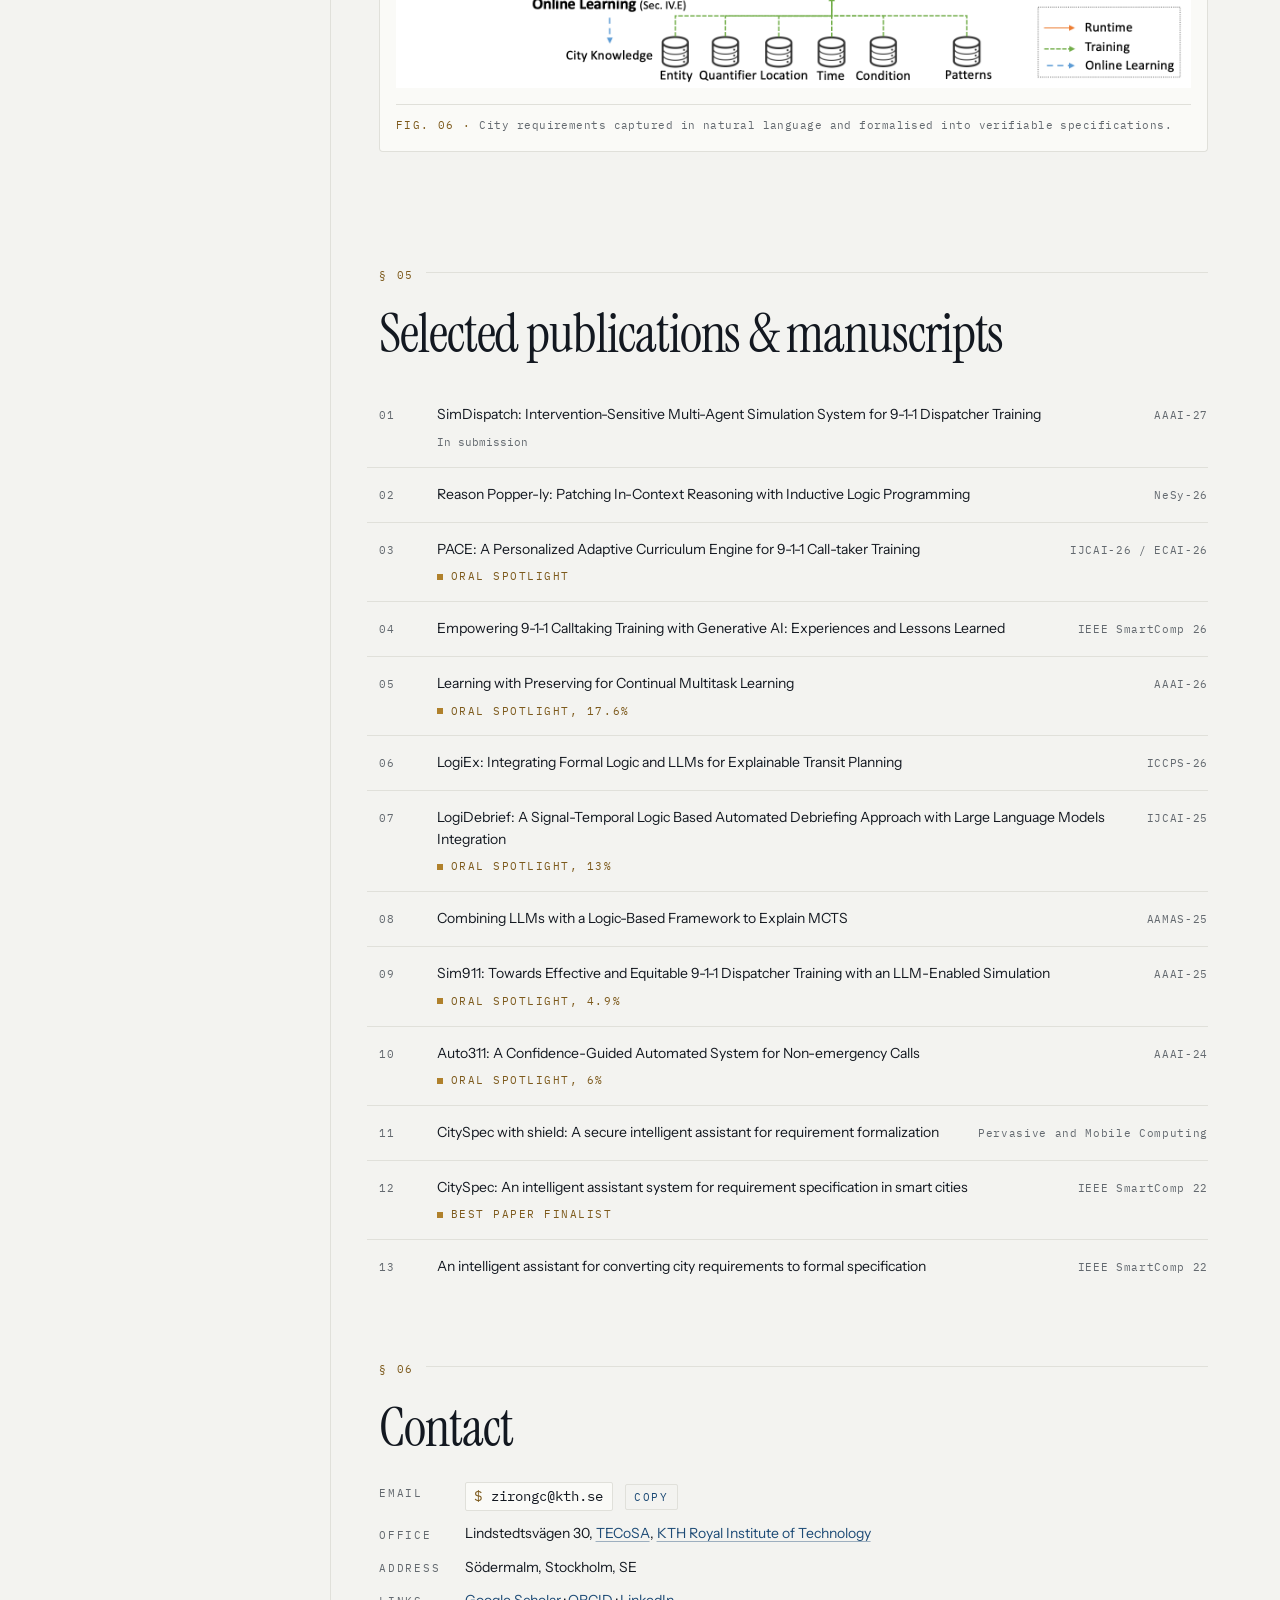
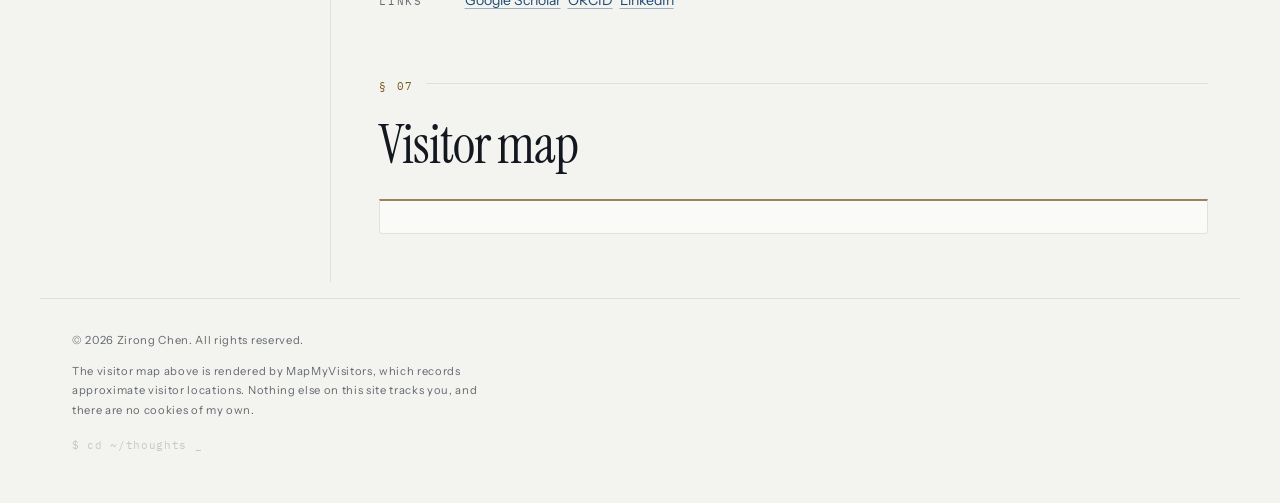
==== commit 57197d45: "Sync latest CV updates and replace site favicon" ====
--- a/index.html
+++ b/index.html
@@ -16,8 +16,8 @@
     <meta name="theme-color" content="#f3f3f0" media="(prefers-color-scheme: light)">
     <meta name="theme-color" content="#0f1319" media="(prefers-color-scheme: dark)">
 
-    <!-- Favicon: an off-centre Nordic cross in the site's own blue and ochre -->
-    <link rel="icon" href="data:image/svg+xml,%3Csvg xmlns='http://www.w3.org/2000/svg' viewBox='0 0 32 32'%3E%3Crect width='32' height='32' rx='3' fill='%231c4a75'/%3E%3Crect y='14' width='32' height='4' fill='%23b0812c'/%3E%3Crect x='10' width='4' height='32' fill='%23b0812c'/%3E%3C/svg%3E">
+    <!-- Personal monogram favicon, shared across the site. -->
+    <link rel="icon" type="image/svg+xml" href="/assets/favicon.svg">
 
     <!-- Set the theme before first paint so dark-mode users never see a light flash.
          Falls back to the OS preference, which keeps the two theme-color metas honest. -->
@@ -225,7 +225,6 @@
                 <a href="https://scholar.google.com/citations?user=wo6wou8AAAAJ" target="_blank">Google Scholar</a>
                 <a href="https://orcid.org/0000-0002-6466-4549" target="_blank">ORCID</a>
                 <a href="https://www.linkedin.com/in/zirong-chen-567070190" target="_blank">LinkedIn</a>
-                <a href="https://rexzchen.github.io/PhD-Simulator/" target="_blank" rel="noopener"><span data-lang="en">PhD Simulator ↗</span><span data-lang="sv" lang="sv">PhD-simulator ↗</span></a>
             </div>
         </aside>
 
@@ -279,7 +278,9 @@
                 <div class="news-group">
                     <div class="news-year">2026</div>
                     <ul class="news-list">
-                        <li><span class="news-date">Sep.</span><span class="news-text" data-lang="en">Invited talk "Towards Trustworthy Intelligence" at EECS-CLS, <a href="https://www.kth.se/en" target="_blank">KTH</a>.<span class="mark-new">new</span></span><span class="news-text" data-lang="sv" lang="sv">Inbjuden föreläsning ”Towards Trustworthy Intelligence” vid EECS-CLS, <a href="https://www.kth.se/en" target="_blank">KTH</a>.<span class="mark-new">ny</span></span></li>
+                        <li><span class="news-date" data-lang="en">Oct.</span><span class="news-date" data-lang="sv" lang="sv">Okt.</span><span class="news-text" data-lang="en">I was recognized as a NeurIPS Top Reviewer!<span class="mark-new">new</span></span><span class="news-text" data-lang="sv" lang="sv">Jag utsågs till Top Reviewer på NeurIPS!<span class="mark-new">ny</span></span></li>
+                        <li><span class="news-date">Sep.</span><span class="news-text" data-lang="en">Invited talk "Towards Trustworthy Intelligence" at EECS-CLS, <a href="https://www.kth.se/en" target="_blank">KTH</a>.</span><span class="news-text" data-lang="sv" lang="sv">Inbjuden föreläsning ”Towards Trustworthy Intelligence” vid EECS-CLS, <a href="https://www.kth.se/en" target="_blank">KTH</a>.</span></li>
+                        <li><span class="news-date">Aug.</span><span class="news-text" data-lang="en">I contributed to five awarded proposals for New York City &amp; State PitchFest.</span><span class="news-text" data-lang="sv" lang="sv">Jag bidrog till fem förslag för New York City &amp; State PitchFest.</span></li>
                         <li><span class="news-date">Aug.</span><span class="news-text" data-lang="en">Invited talk "Building Trustworthy AI for Public Safety" at <a href="https://www.tecosa.center.kth.se/" target="_blank">TECoSA</a>, <a href="https://www.kth.se/en" target="_blank">KTH</a>.</span><span class="news-text" data-lang="sv" lang="sv">Inbjuden föreläsning ”Building Trustworthy AI for Public Safety” på <a href="https://www.tecosa.center.kth.se/" target="_blank">TECoSA</a>, <a href="https://www.kth.se/en" target="_blank">KTH</a>.</span></li>
                         <li><span class="news-date">Aug.</span><span class="news-text" data-lang="en">First day at <a href="https://www.tecosa.center.kth.se/" target="_blank">TECoSA</a>, <a href="https://www.kth.se/en" target="_blank">KTH</a>, as a Postdoctoral Fellow. Hej Stockholm!</span><span class="news-text" data-lang="sv" lang="sv">Första dagen på <a href="https://www.tecosa.center.kth.se/" target="_blank">TECoSA</a> vid <a href="https://www.kth.se/en" target="_blank">KTH</a> som postdoktor. Hej Stockholm!</span></li>
                         <li><span class="news-date">Jul.</span><span class="news-text" data-lang="en">I will join <a href="https://www.tecosa.center.kth.se/" target="_blank">TECoSA</a> at <a href="https://www.kth.se/en" target="_blank">KTH</a> as a Postdoctoral Fellow, working with <a href="https://people.kth.se/~dbro/" target="_blank">Dr. David Broman</a> and <a href="https://www.kth.se/profile/raina" target="_blank">Dr. Rafia Inam</a>. See you in Stockholm!</span><span class="news-text" data-lang="sv" lang="sv">Jag börjar som postdoktor på <a href="https://www.tecosa.center.kth.se/" target="_blank">TECoSA</a> vid <a href="https://www.kth.se/en" target="_blank">KTH</a>, tillsammans med <a href="https://people.kth.se/~dbro/" target="_blank">Dr. David Broman</a> och <a href="https://www.kth.se/profile/raina" target="_blank">Dr. Rafia Inam</a>. Vi ses i Stockholm!</span></li>
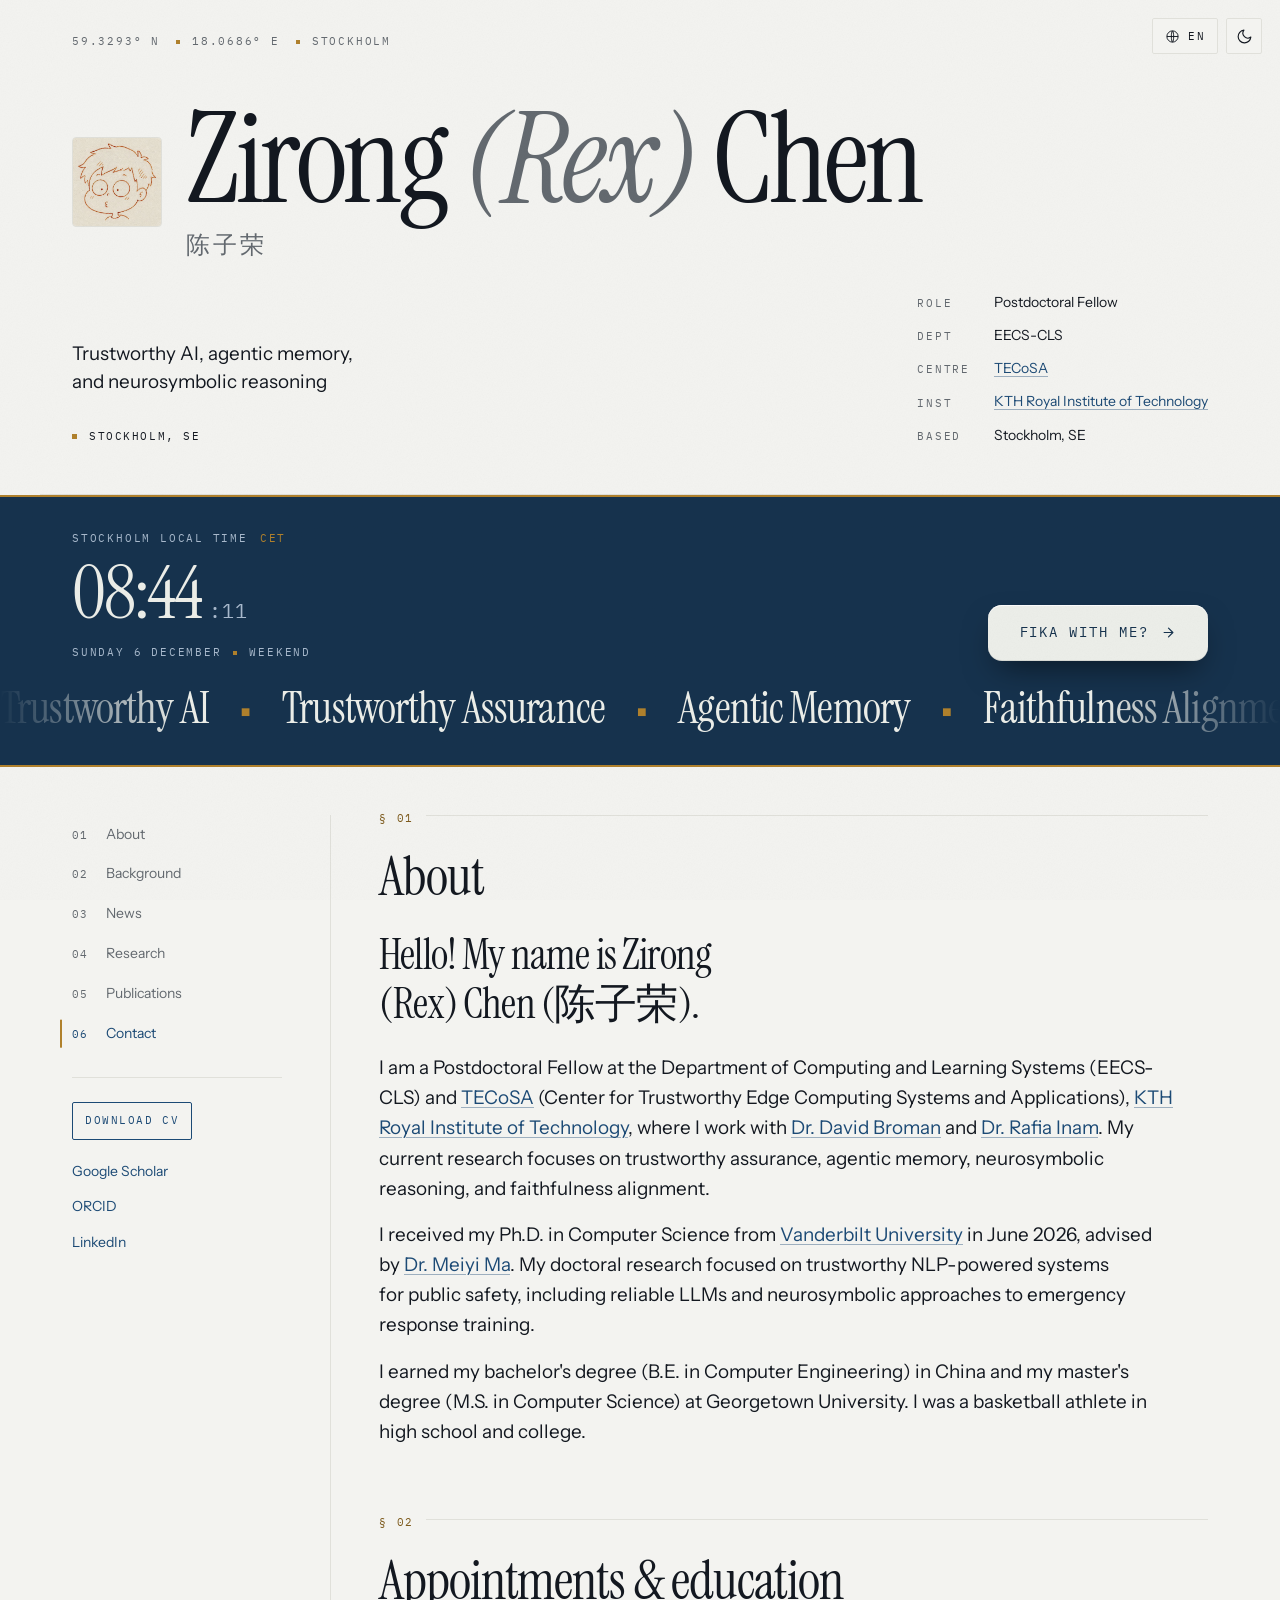
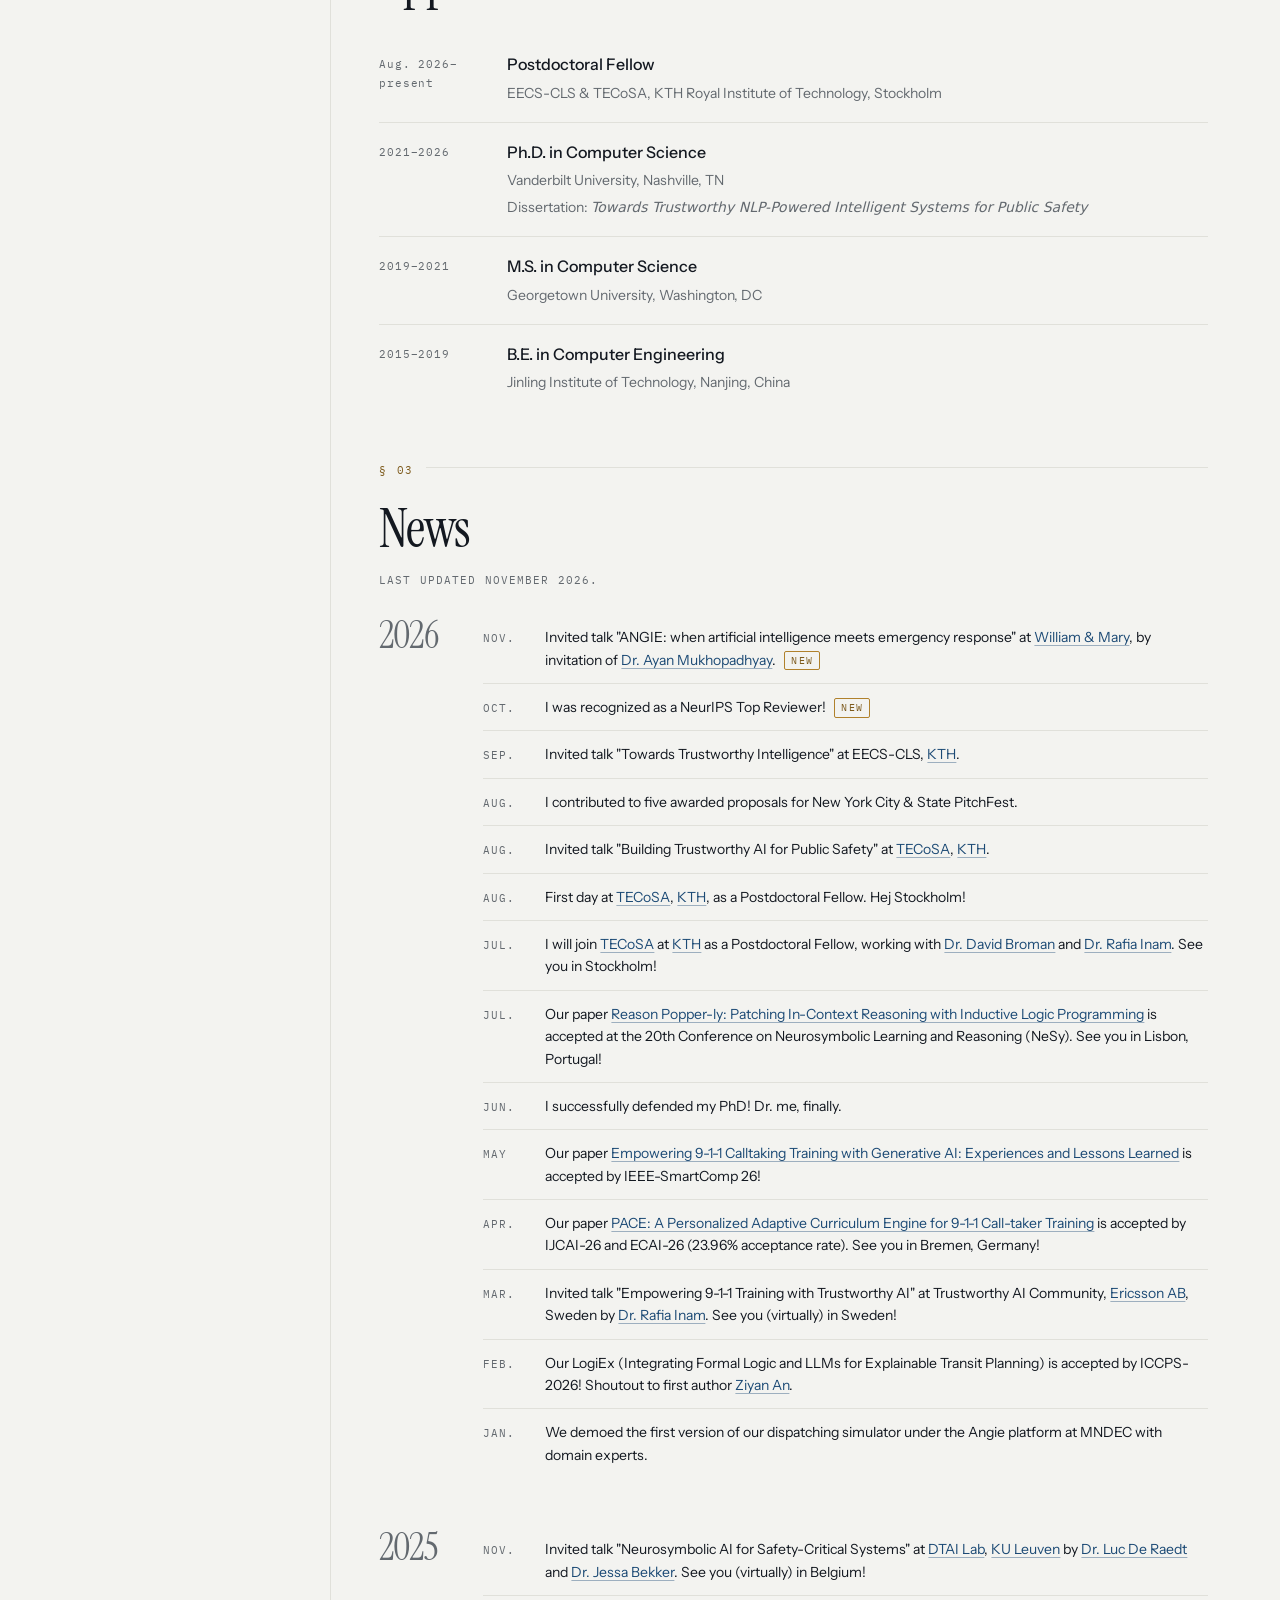
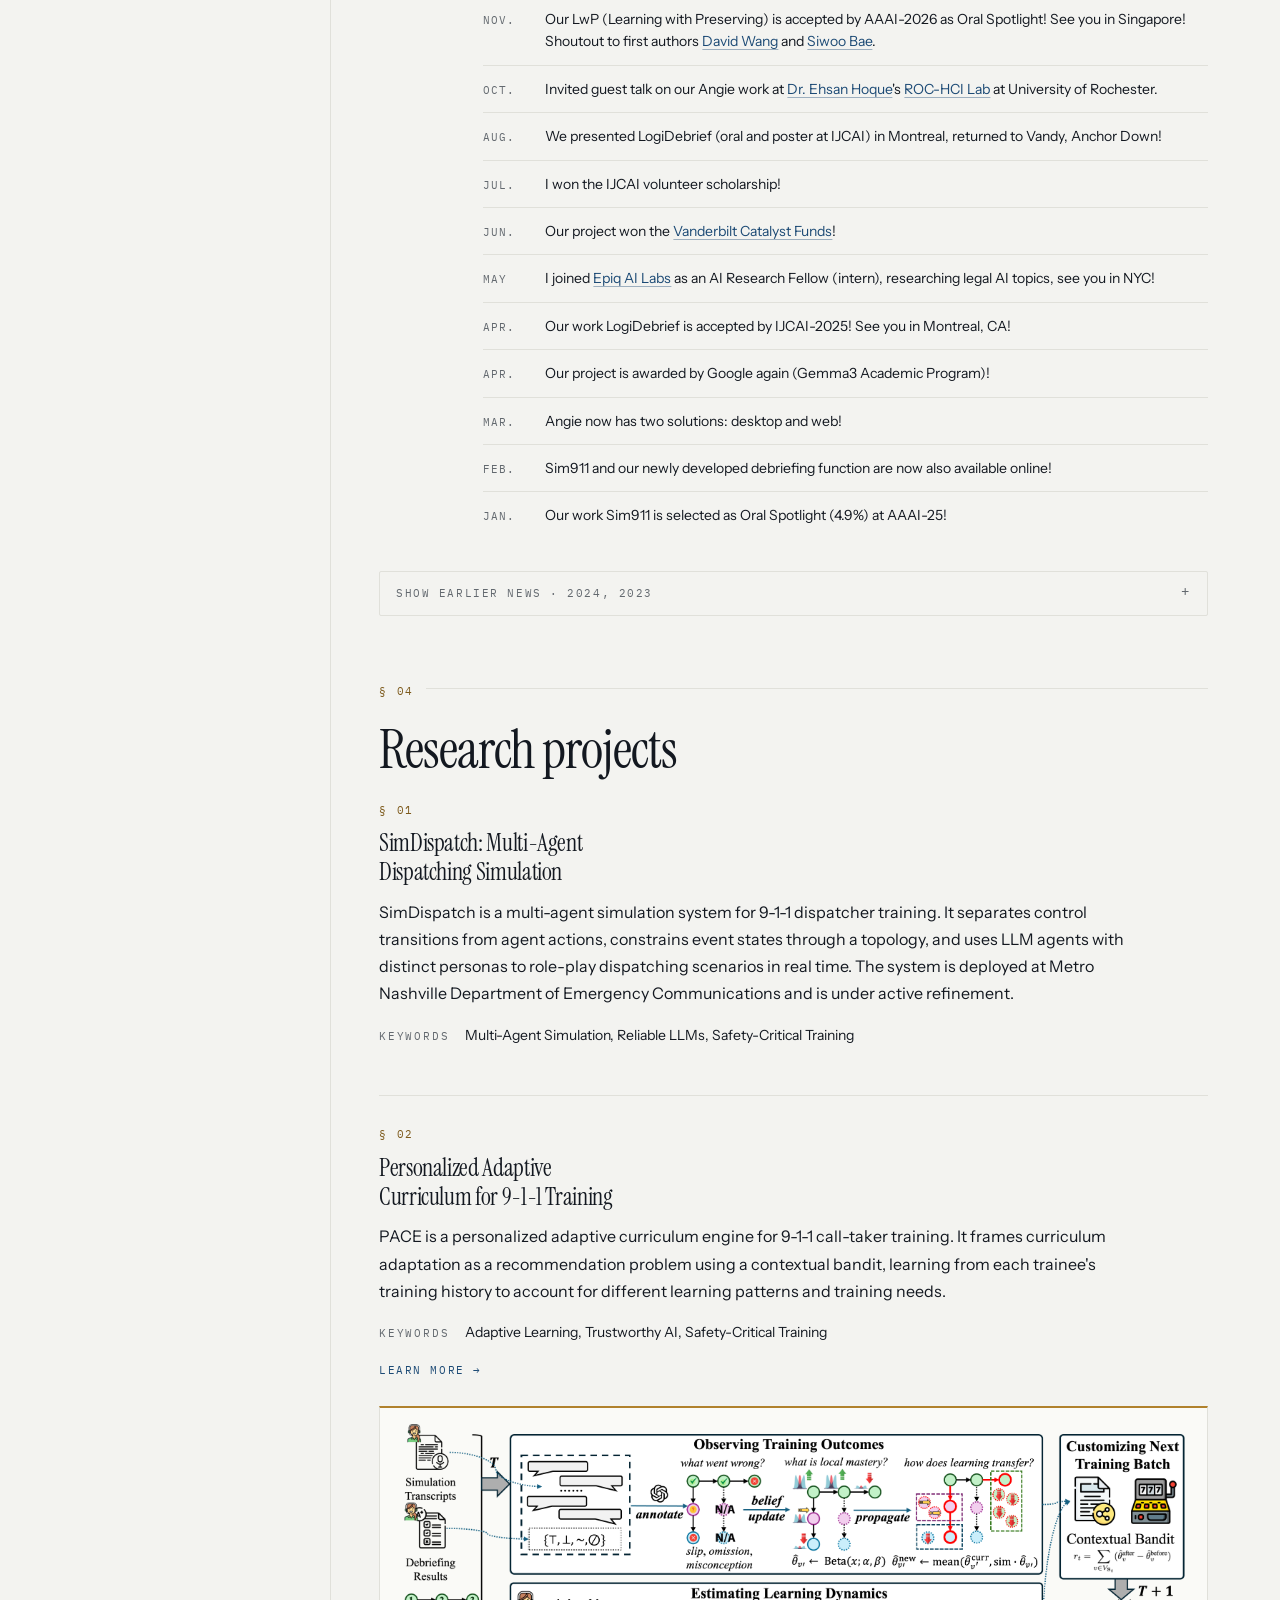
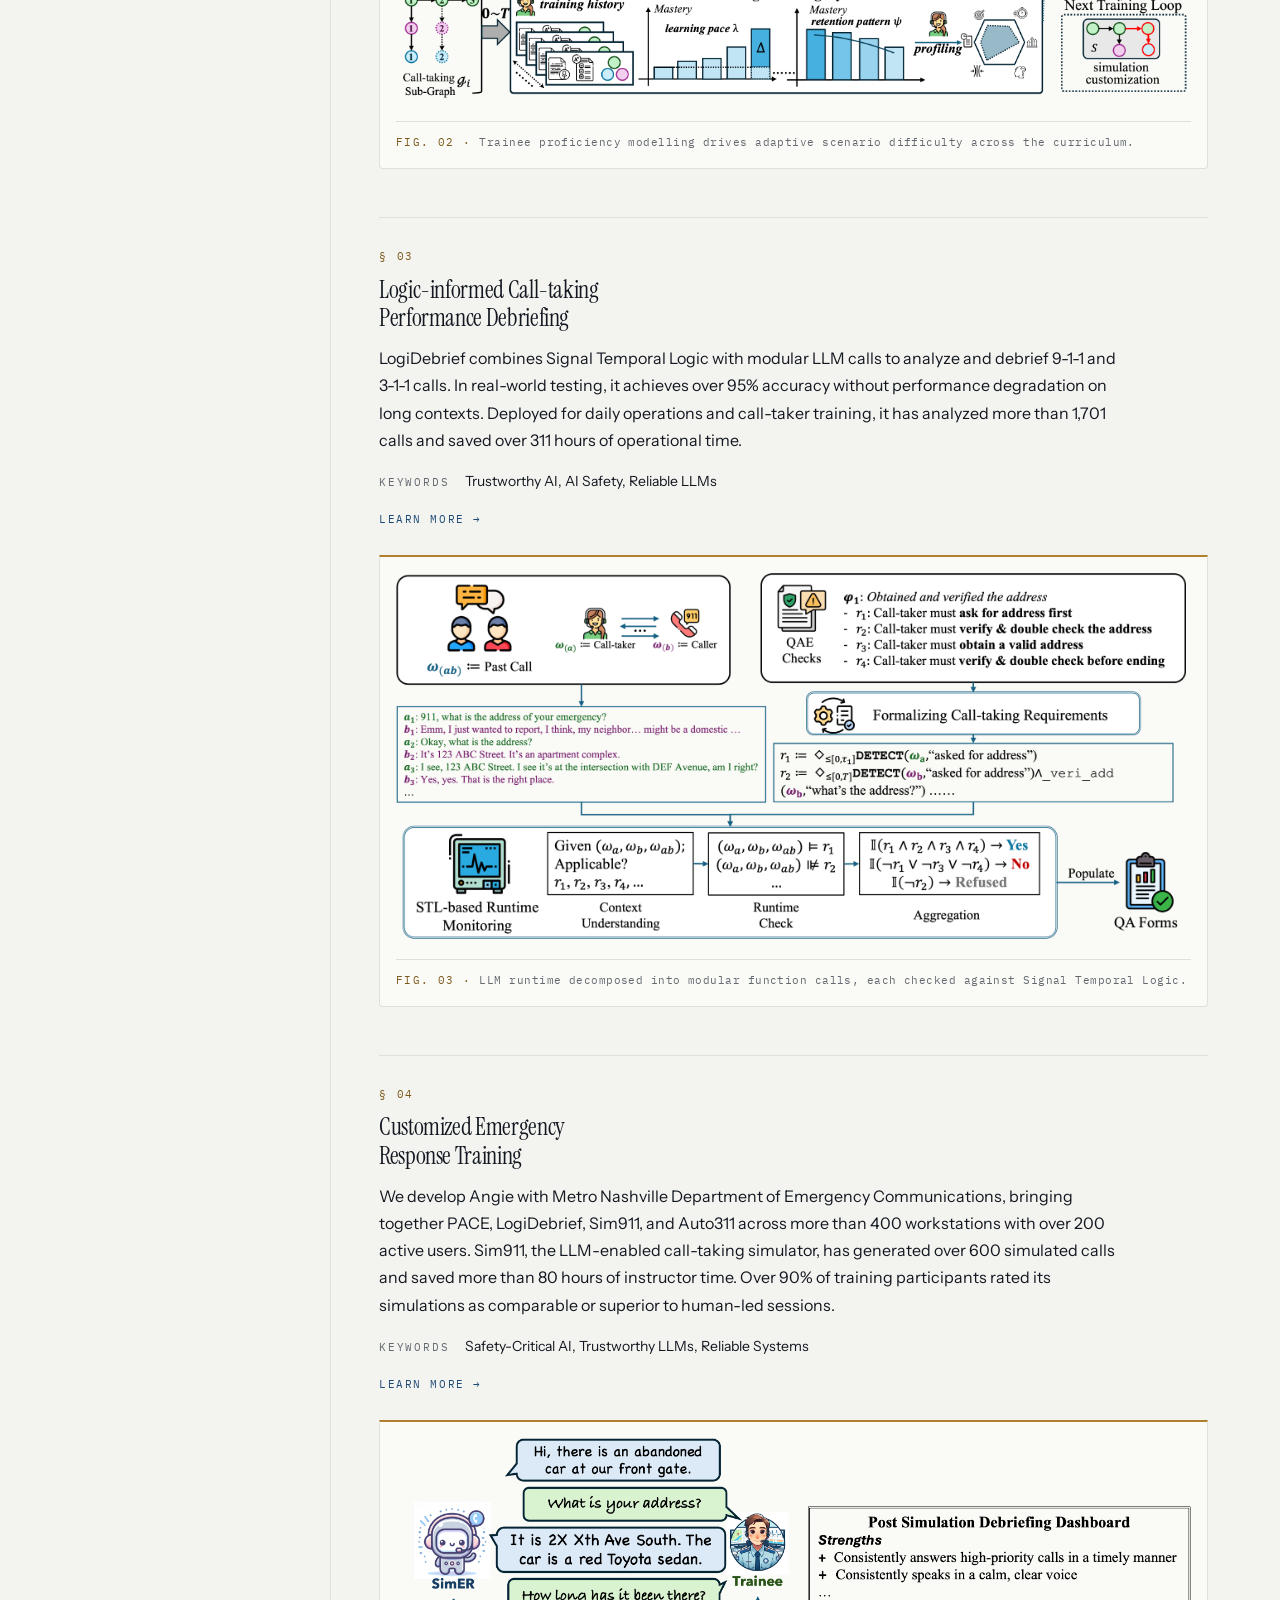
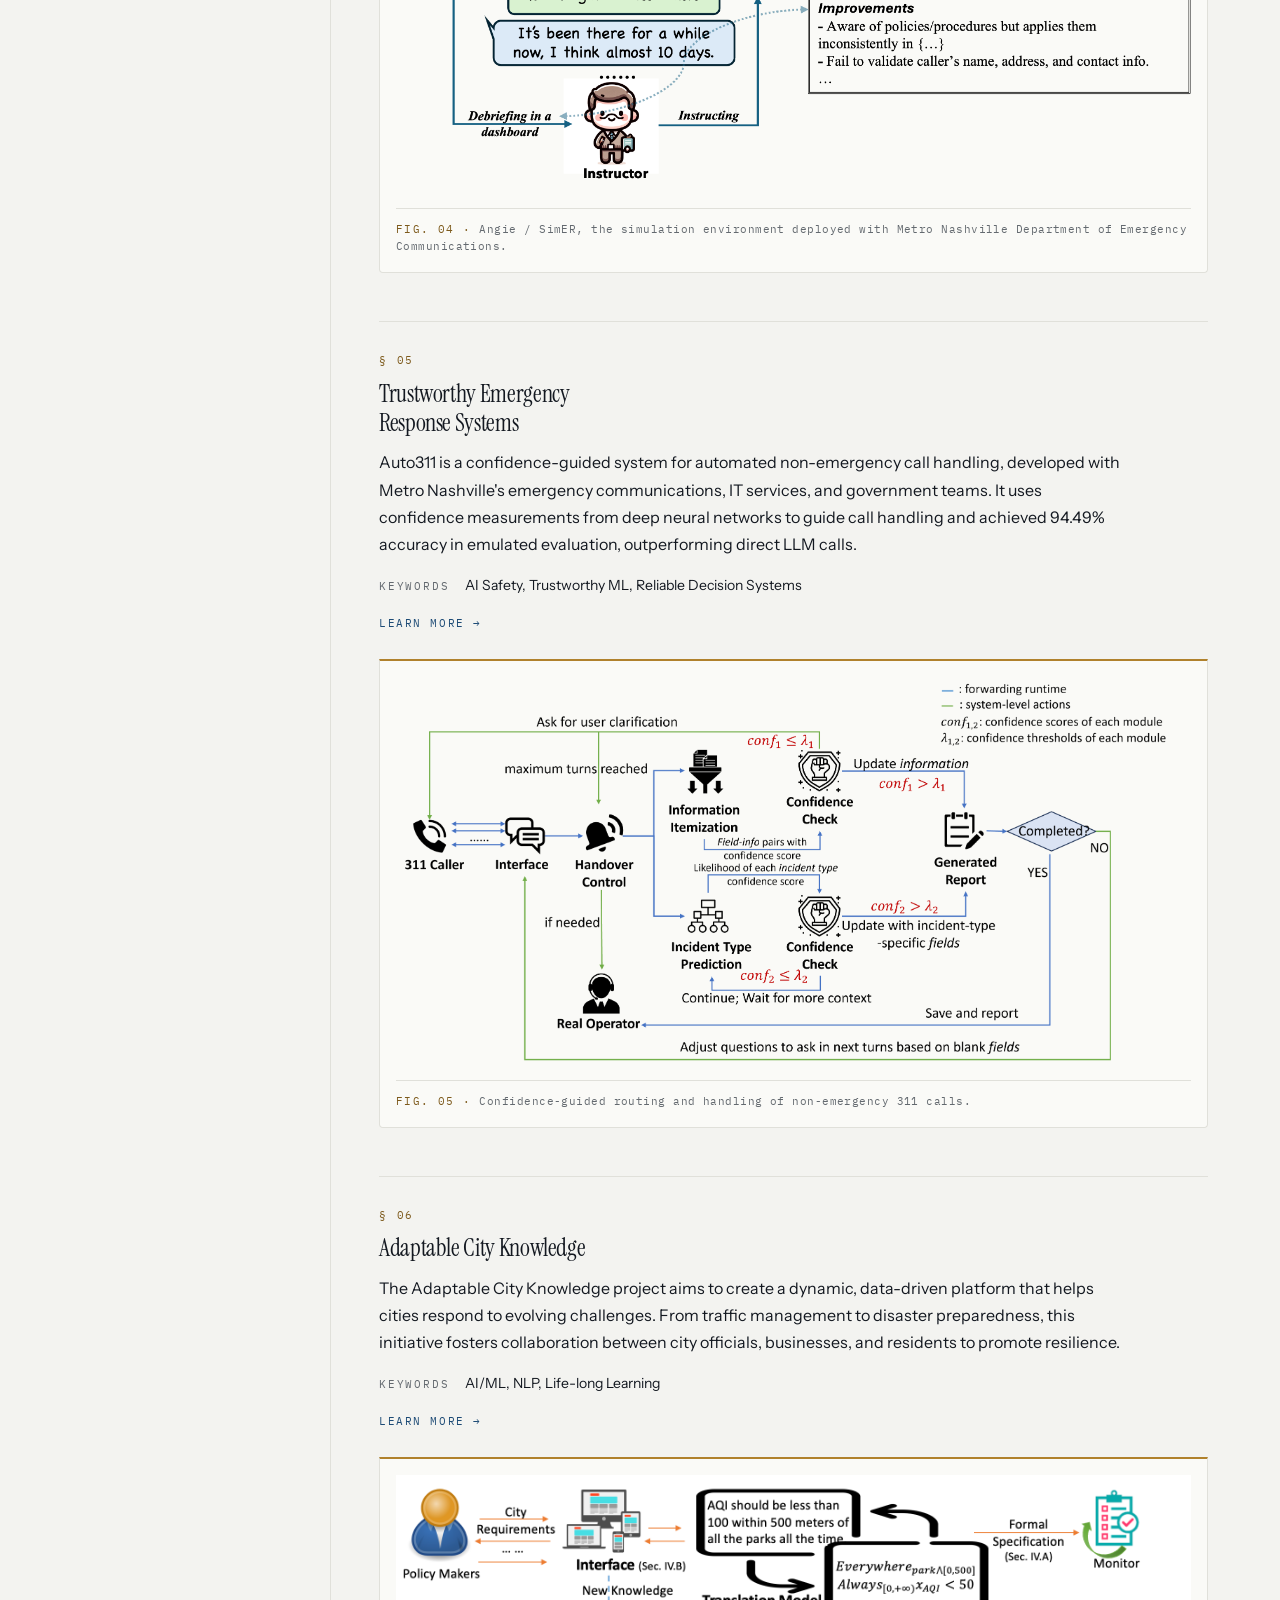
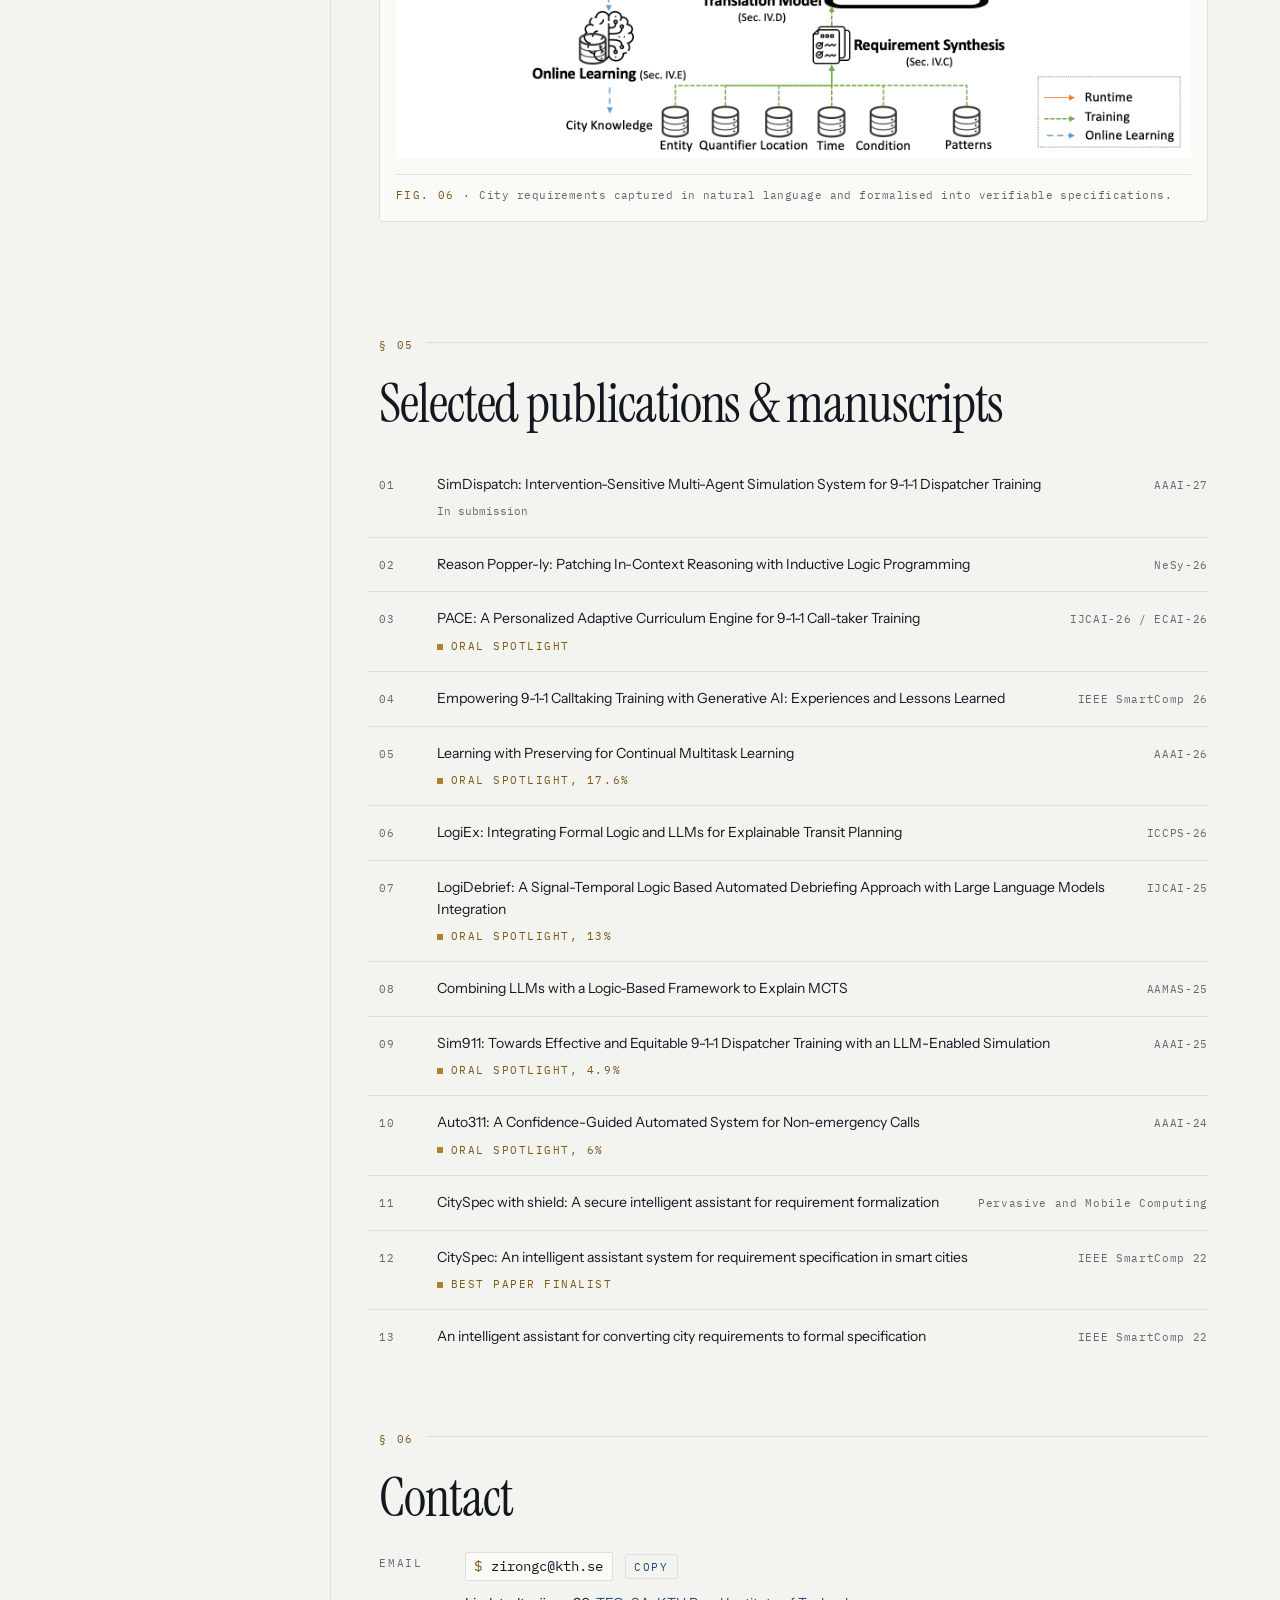
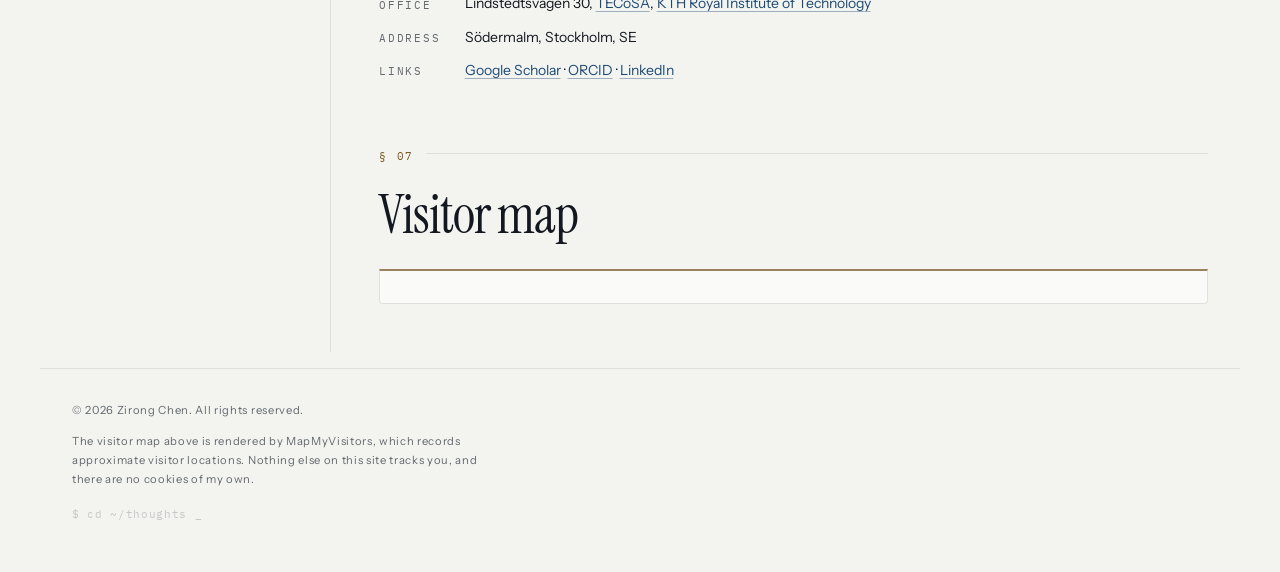
==== commit 89dfb7e3: "Add ANGIE invited talk news and update CV" ====
--- a/index.html
+++ b/index.html
@@ -272,12 +272,13 @@
             <section id="news" class="reveal">
                 <div class="section-head">
                     <h2><span data-lang="en">News</span><span data-lang="sv" lang="sv">Nyheter</span></h2>
-                    <p class="section-note"><span data-lang="en">Last updated October 2026.</span><span data-lang="sv" lang="sv">Uppdaterad oktober 2026.</span></p>
+                    <p class="section-note"><span data-lang="en">Last updated November 2026.</span><span data-lang="sv" lang="sv">Uppdaterad november 2026.</span></p>
                 </div>
 
                 <div class="news-group">
                     <div class="news-year">2026</div>
                     <ul class="news-list">
+                        <li><span class="news-date">Nov.</span><span class="news-text" data-lang="en">Invited talk "ANGIE: when artificial intelligence meets emergency response" at <a href="https://www.wm.edu/" target="_blank">William &amp; Mary</a>, by invitation of <a href="https://ayanmukhopadhyay.com/" target="_blank">Dr. Ayan Mukhopadhyay</a>.<span class="mark-new">new</span></span><span class="news-text" data-lang="sv" lang="sv">Inbjuden föreläsning ”ANGIE: when artificial intelligence meets emergency response” vid <a href="https://www.wm.edu/" target="_blank">William &amp; Mary</a>, på inbjudan av <a href="https://ayanmukhopadhyay.com/" target="_blank">Dr. Ayan Mukhopadhyay</a>.<span class="mark-new">ny</span></span></li>
                         <li><span class="news-date" data-lang="en">Oct.</span><span class="news-date" data-lang="sv" lang="sv">Okt.</span><span class="news-text" data-lang="en">I was recognized as a NeurIPS Top Reviewer!<span class="mark-new">new</span></span><span class="news-text" data-lang="sv" lang="sv">Jag utsågs till Top Reviewer på NeurIPS!<span class="mark-new">ny</span></span></li>
                         <li><span class="news-date">Sep.</span><span class="news-text" data-lang="en">Invited talk "Towards Trustworthy Intelligence" at EECS-CLS, <a href="https://www.kth.se/en" target="_blank">KTH</a>.</span><span class="news-text" data-lang="sv" lang="sv">Inbjuden föreläsning ”Towards Trustworthy Intelligence” vid EECS-CLS, <a href="https://www.kth.se/en" target="_blank">KTH</a>.</span></li>
                         <li><span class="news-date">Aug.</span><span class="news-text" data-lang="en">I contributed to five awarded proposals for New York City &amp; State PitchFest.</span><span class="news-text" data-lang="sv" lang="sv">Jag bidrog till fem förslag för New York City &amp; State PitchFest.</span></li>
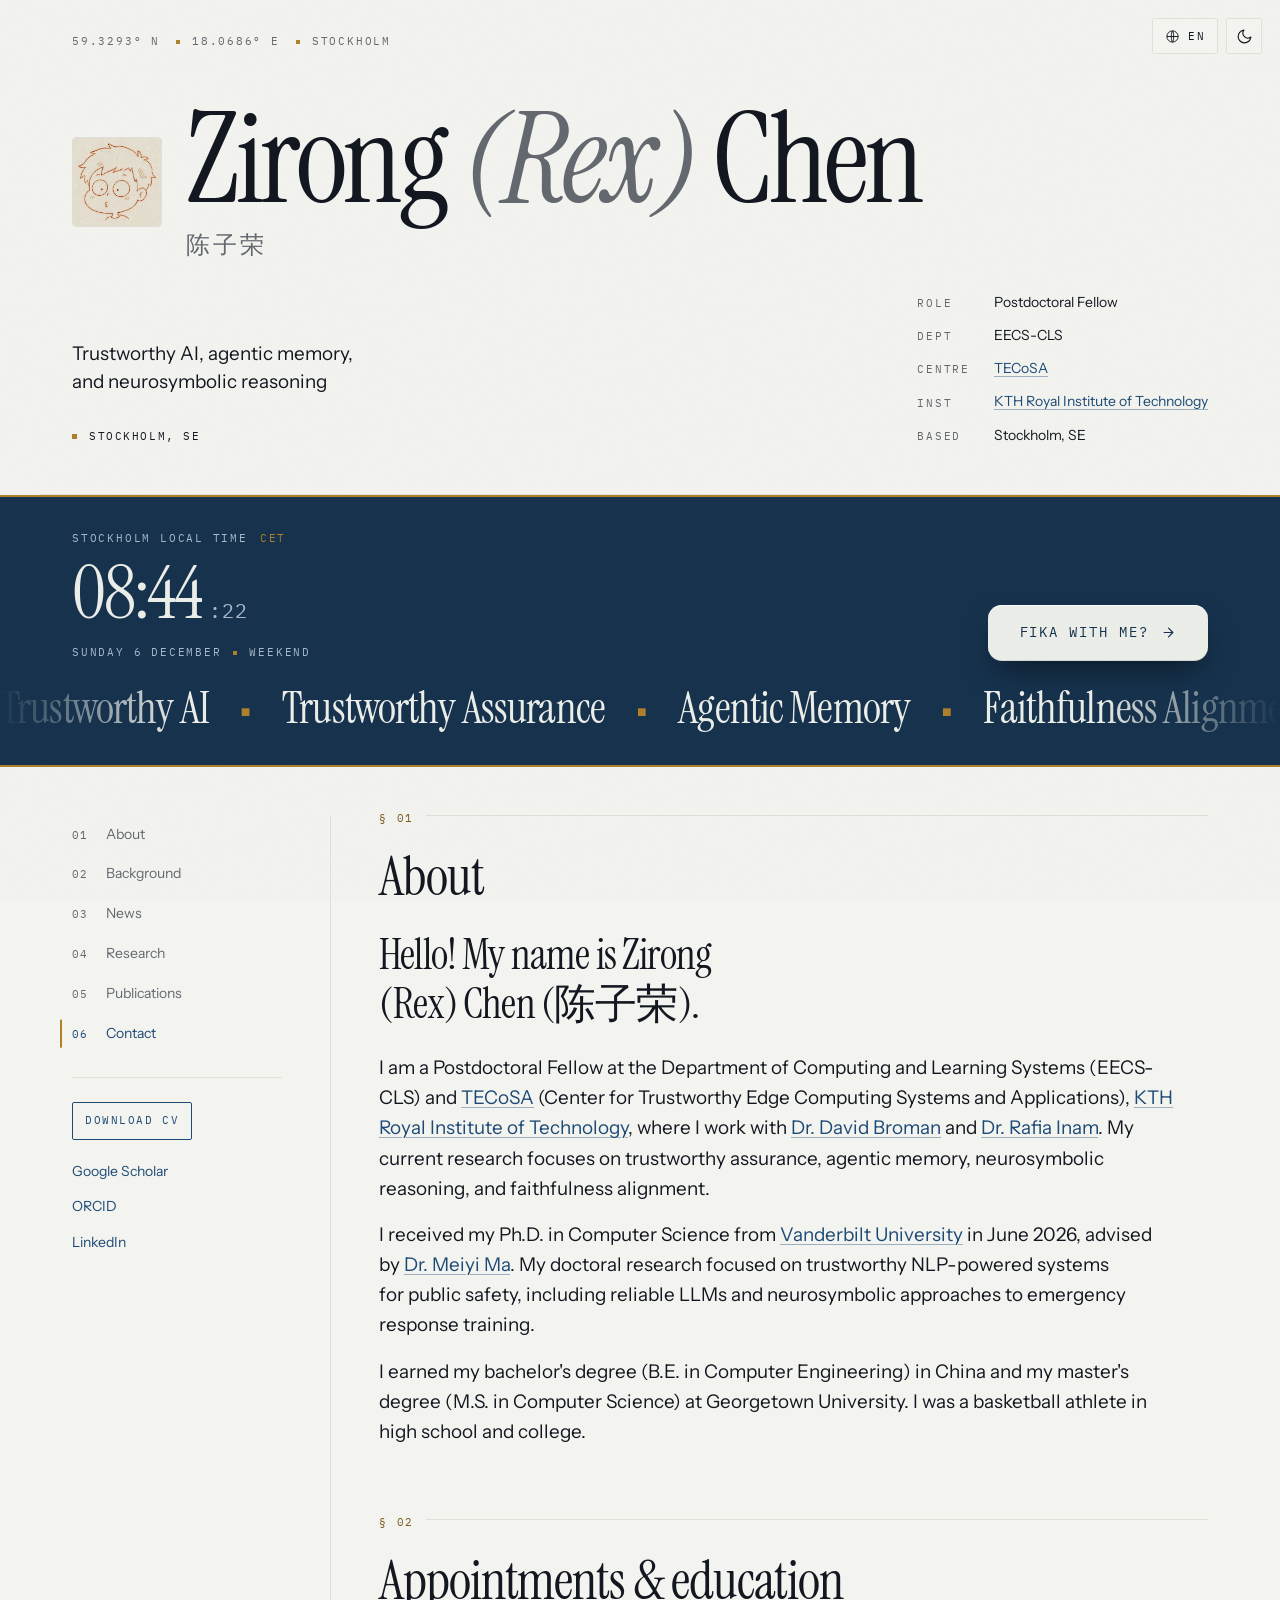
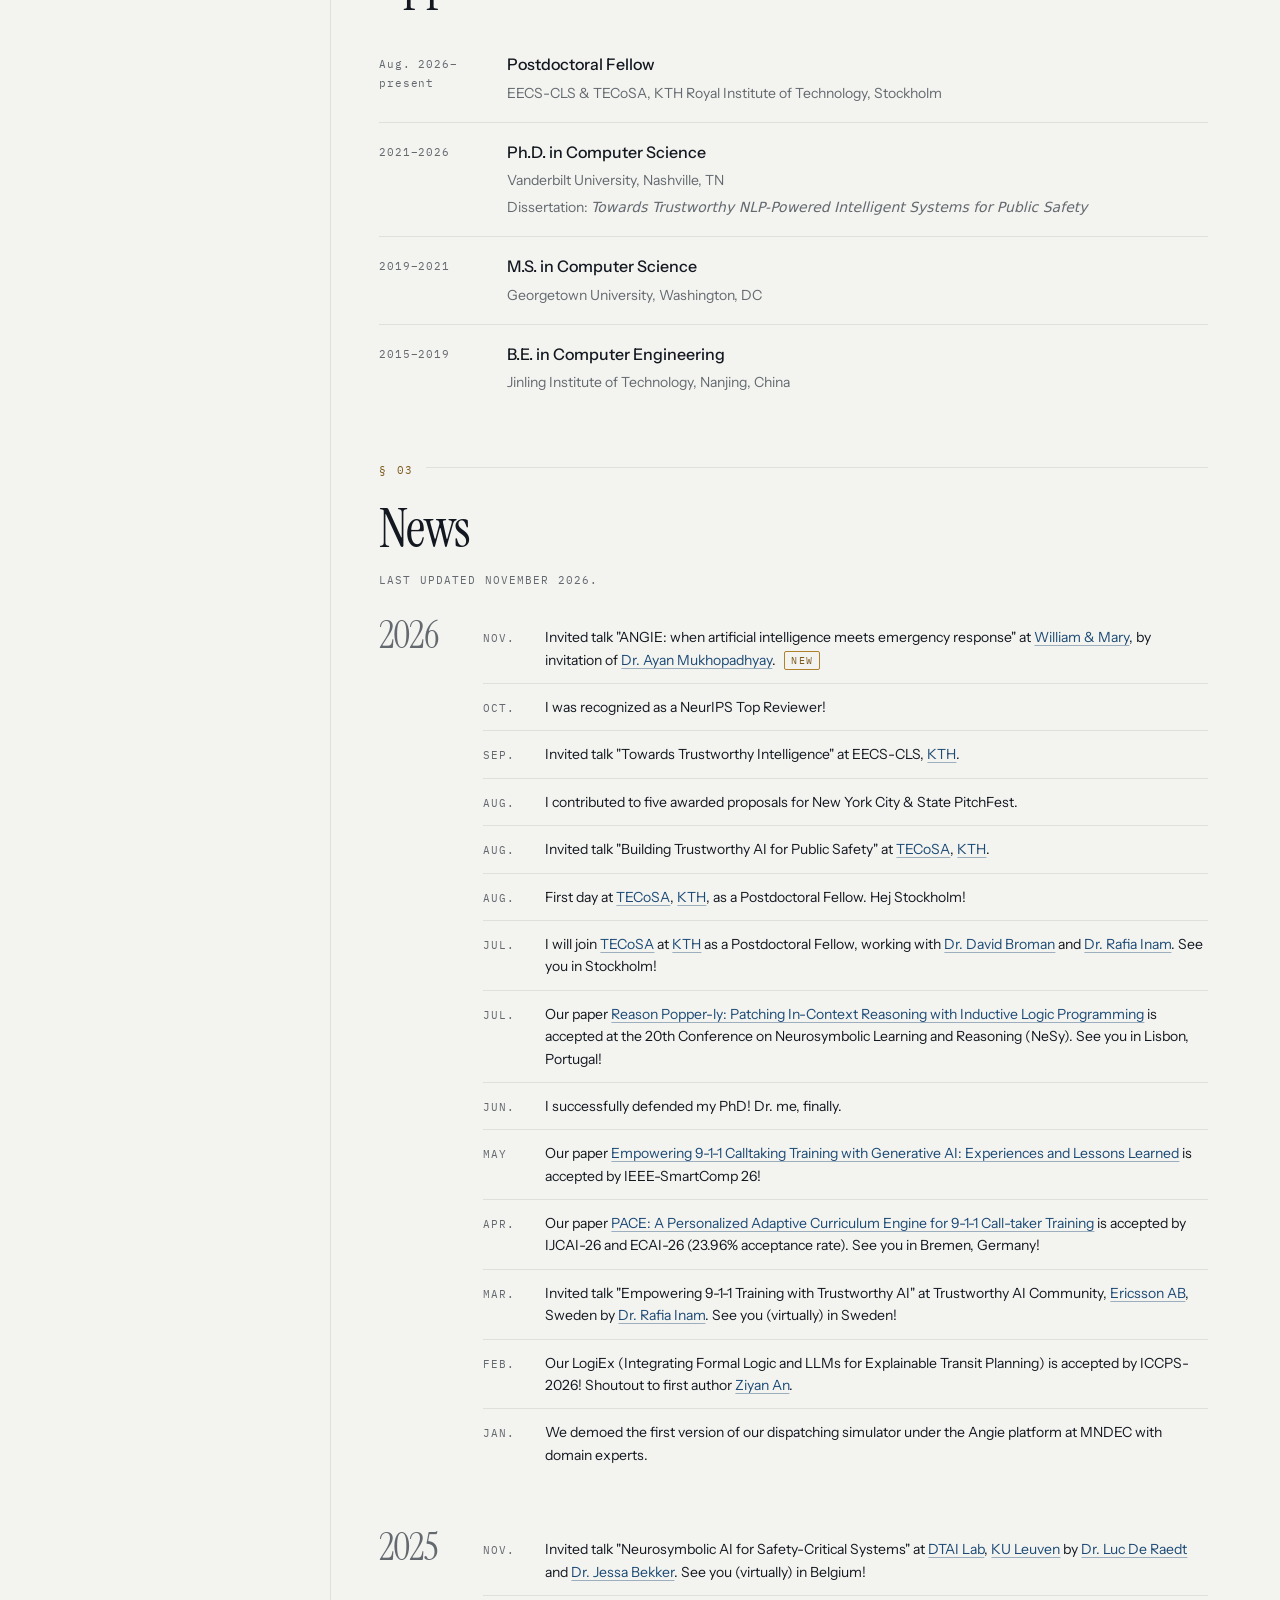
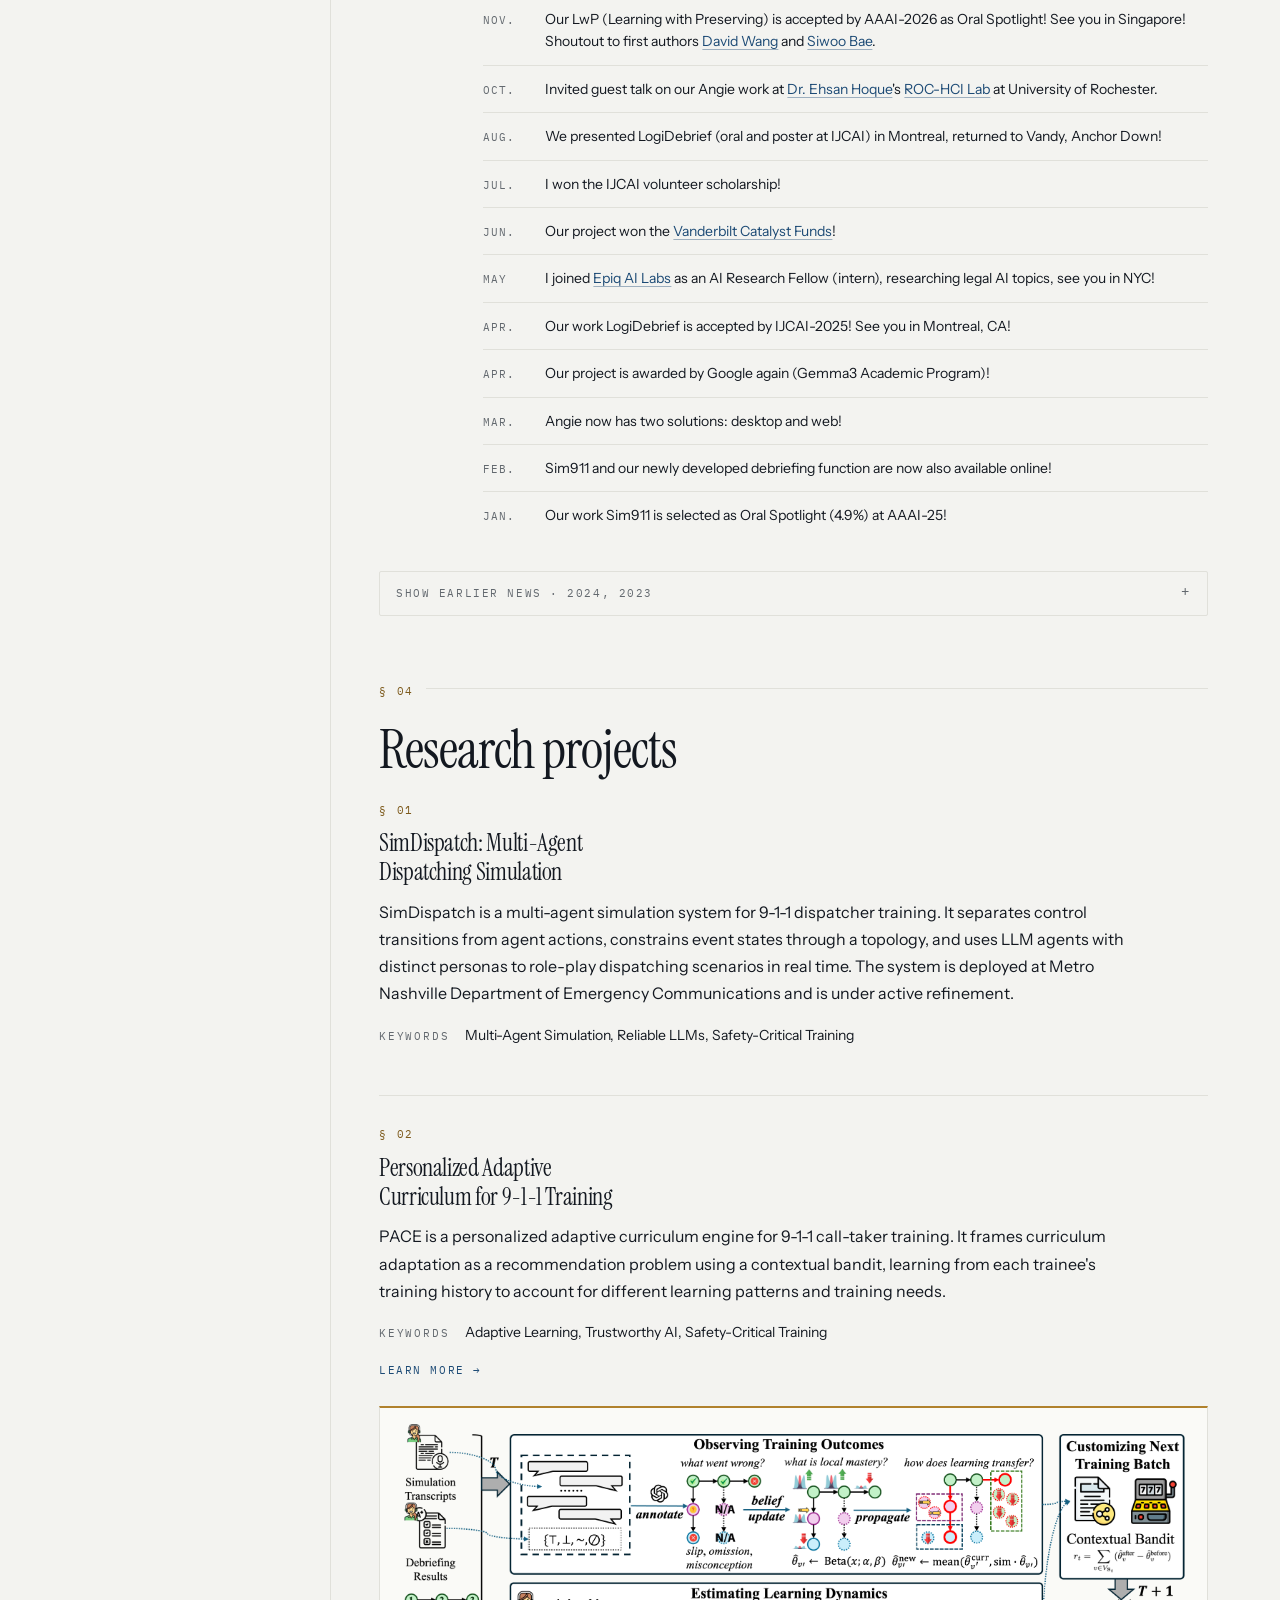
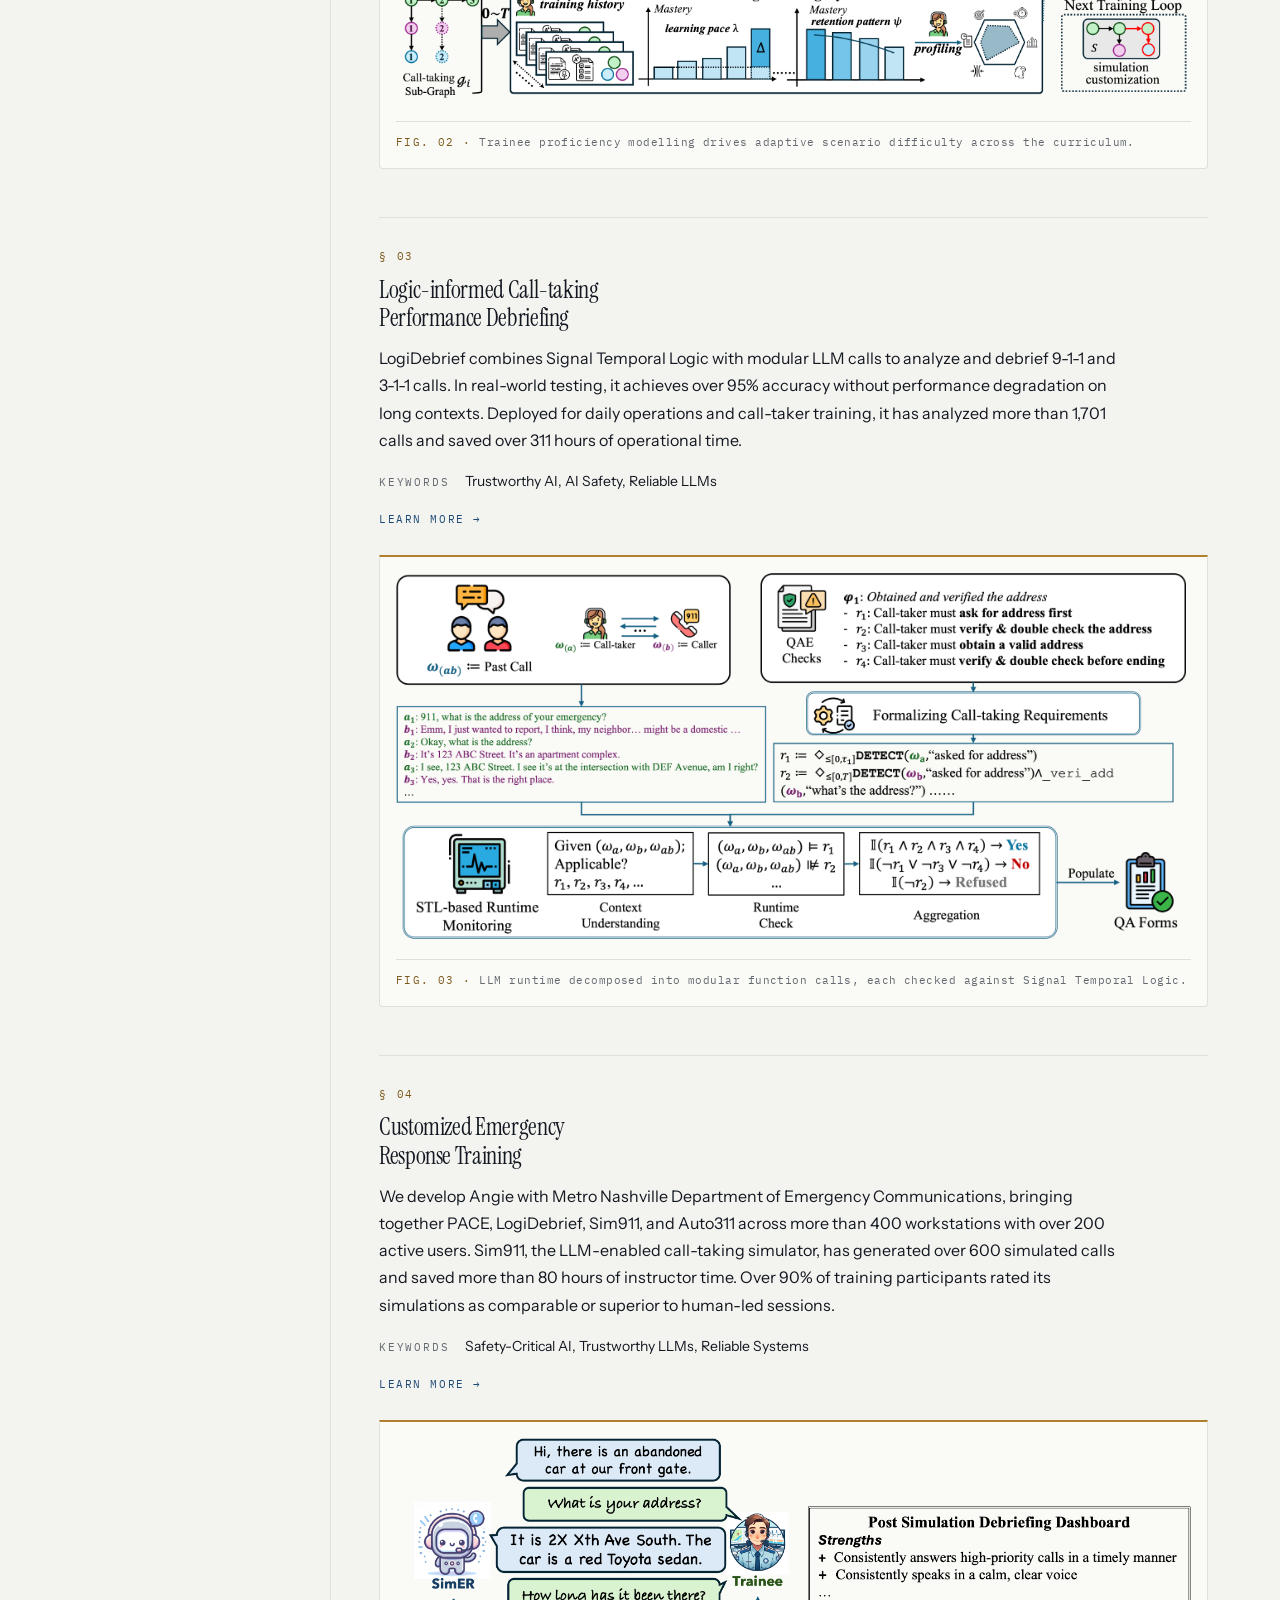
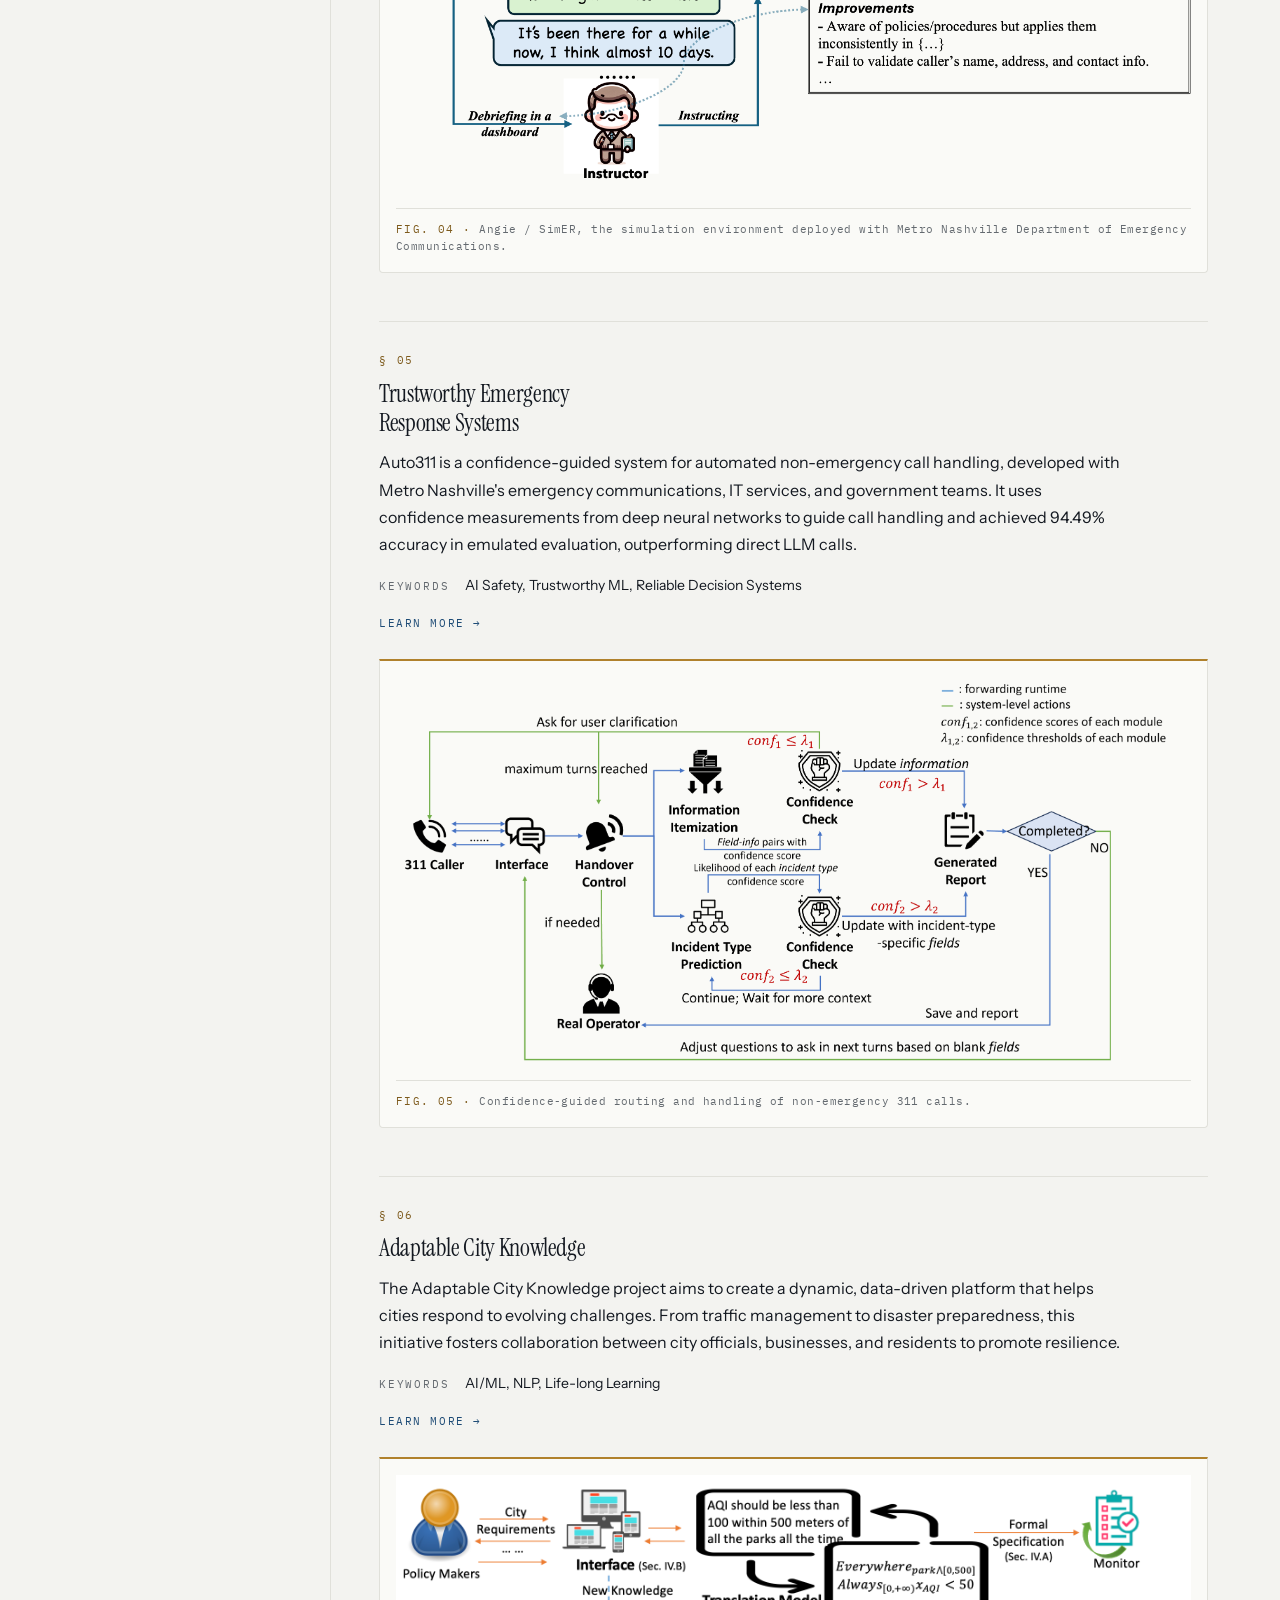
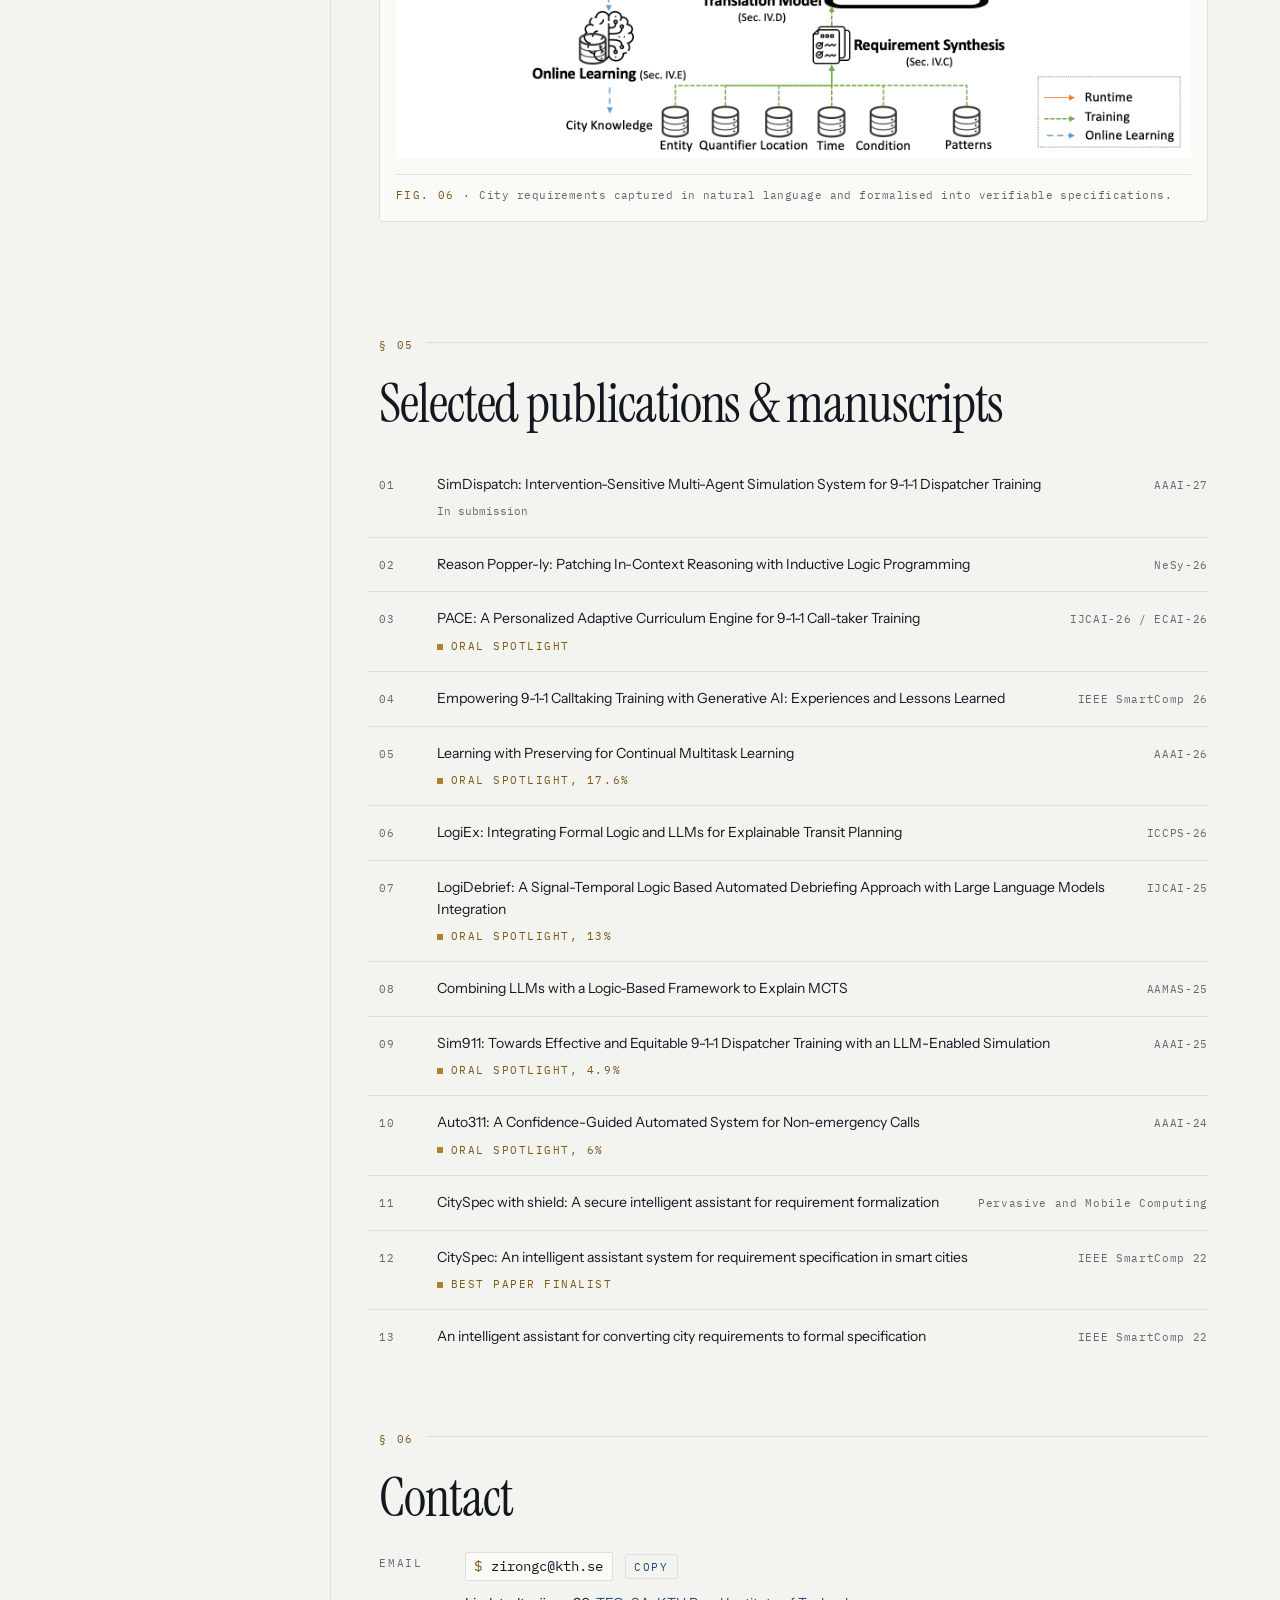
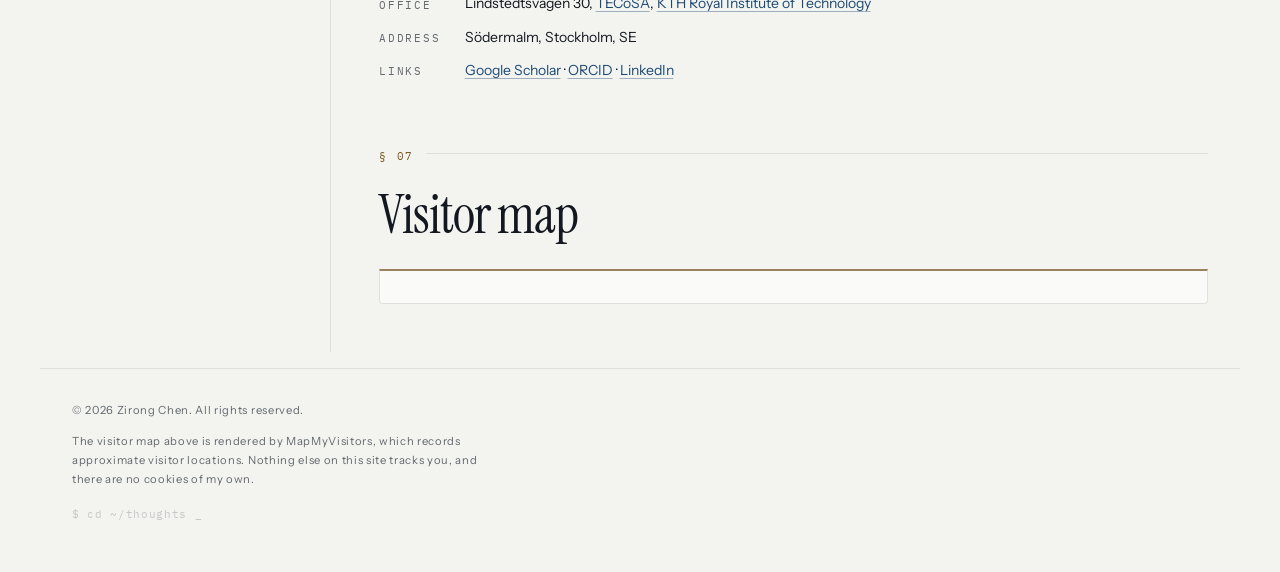
==== commit b48eb3b2: "Remove new badge from NeurIPS reviewer news" ====
--- a/index.html
+++ b/index.html
@@ -279,7 +279,7 @@
                     <div class="news-year">2026</div>
                     <ul class="news-list">
                         <li><span class="news-date">Nov.</span><span class="news-text" data-lang="en">Invited talk "ANGIE: when artificial intelligence meets emergency response" at <a href="https://www.wm.edu/" target="_blank">William &amp; Mary</a>, by invitation of <a href="https://ayanmukhopadhyay.com/" target="_blank">Dr. Ayan Mukhopadhyay</a>.<span class="mark-new">new</span></span><span class="news-text" data-lang="sv" lang="sv">Inbjuden föreläsning ”ANGIE: when artificial intelligence meets emergency response” vid <a href="https://www.wm.edu/" target="_blank">William &amp; Mary</a>, på inbjudan av <a href="https://ayanmukhopadhyay.com/" target="_blank">Dr. Ayan Mukhopadhyay</a>.<span class="mark-new">ny</span></span></li>
-                        <li><span class="news-date" data-lang="en">Oct.</span><span class="news-date" data-lang="sv" lang="sv">Okt.</span><span class="news-text" data-lang="en">I was recognized as a NeurIPS Top Reviewer!<span class="mark-new">new</span></span><span class="news-text" data-lang="sv" lang="sv">Jag utsågs till Top Reviewer på NeurIPS!<span class="mark-new">ny</span></span></li>
+                        <li><span class="news-date" data-lang="en">Oct.</span><span class="news-date" data-lang="sv" lang="sv">Okt.</span><span class="news-text" data-lang="en">I was recognized as a NeurIPS Top Reviewer!</span><span class="news-text" data-lang="sv" lang="sv">Jag utsågs till Top Reviewer på NeurIPS!</span></li>
                         <li><span class="news-date">Sep.</span><span class="news-text" data-lang="en">Invited talk "Towards Trustworthy Intelligence" at EECS-CLS, <a href="https://www.kth.se/en" target="_blank">KTH</a>.</span><span class="news-text" data-lang="sv" lang="sv">Inbjuden föreläsning ”Towards Trustworthy Intelligence” vid EECS-CLS, <a href="https://www.kth.se/en" target="_blank">KTH</a>.</span></li>
                         <li><span class="news-date">Aug.</span><span class="news-text" data-lang="en">I contributed to five awarded proposals for New York City &amp; State PitchFest.</span><span class="news-text" data-lang="sv" lang="sv">Jag bidrog till fem förslag för New York City &amp; State PitchFest.</span></li>
                         <li><span class="news-date">Aug.</span><span class="news-text" data-lang="en">Invited talk "Building Trustworthy AI for Public Safety" at <a href="https://www.tecosa.center.kth.se/" target="_blank">TECoSA</a>, <a href="https://www.kth.se/en" target="_blank">KTH</a>.</span><span class="news-text" data-lang="sv" lang="sv">Inbjuden föreläsning ”Building Trustworthy AI for Public Safety” på <a href="https://www.tecosa.center.kth.se/" target="_blank">TECoSA</a>, <a href="https://www.kth.se/en" target="_blank">KTH</a>.</span></li>
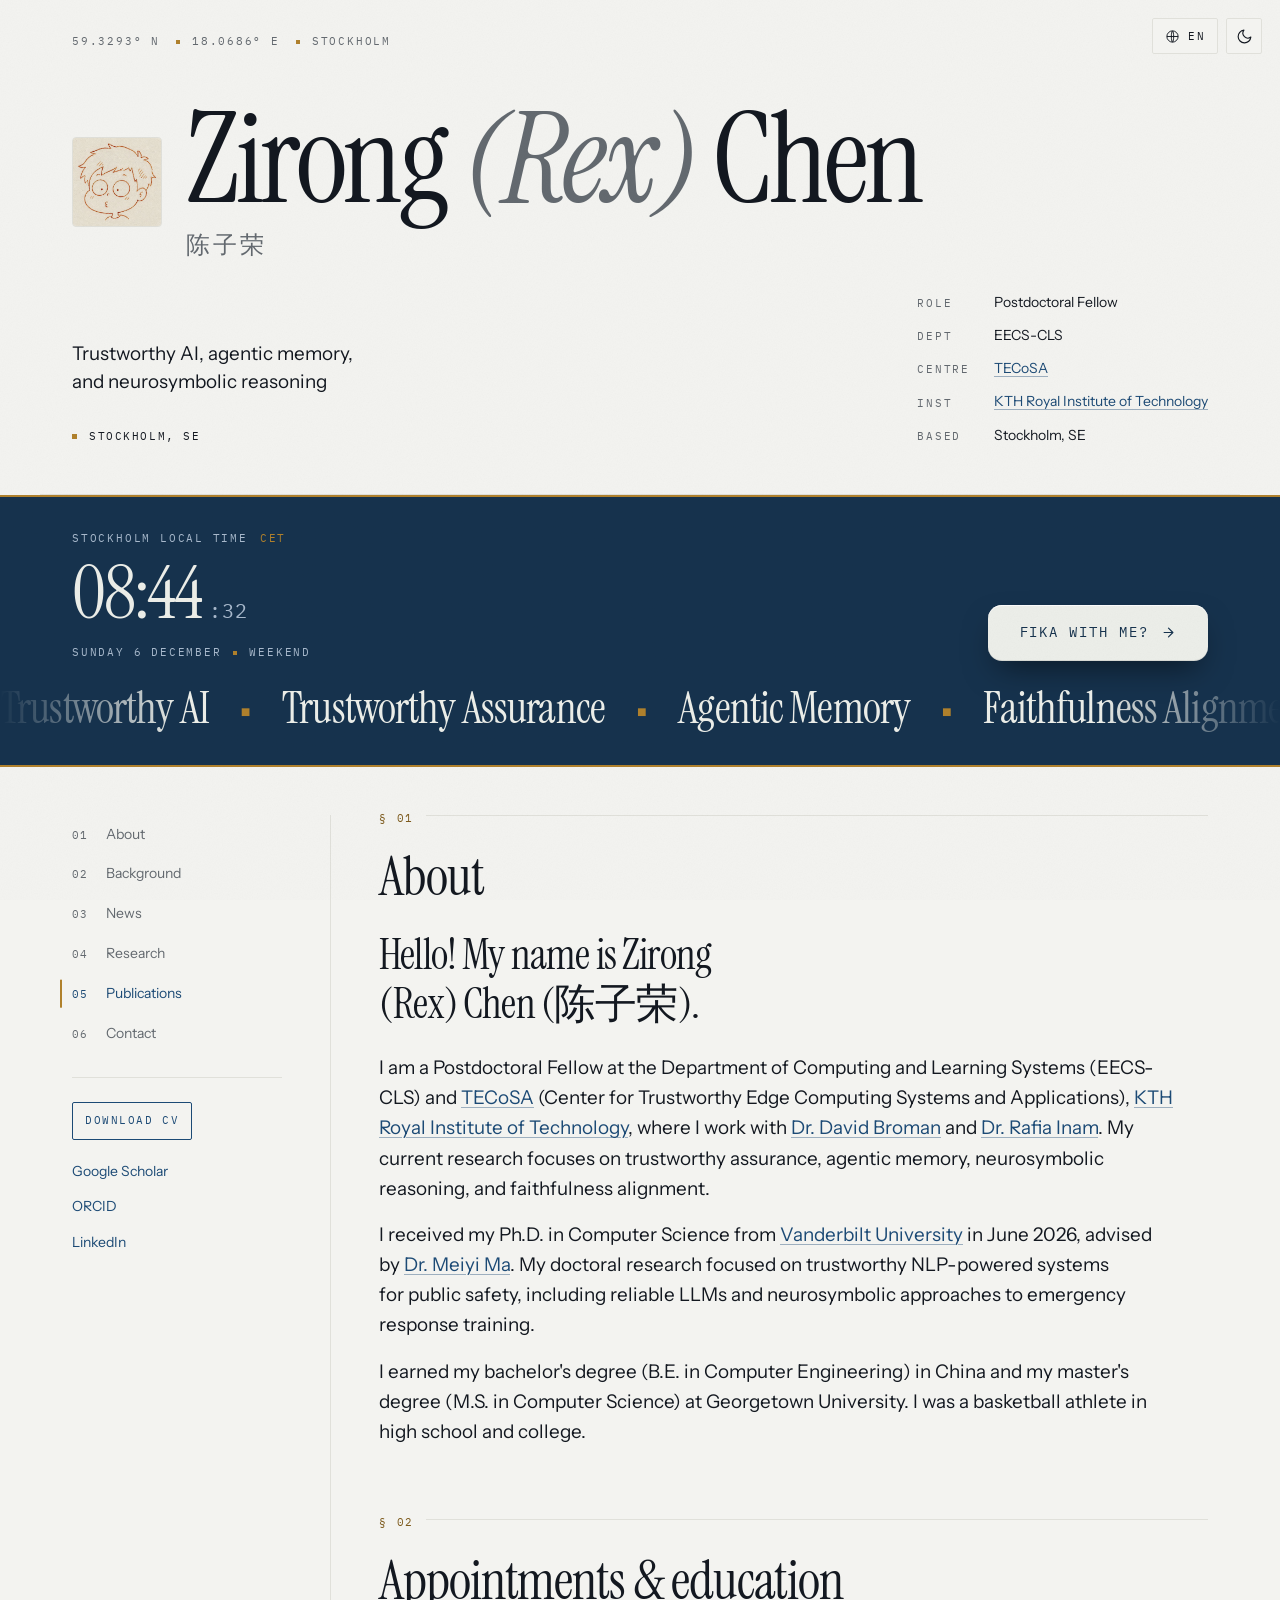
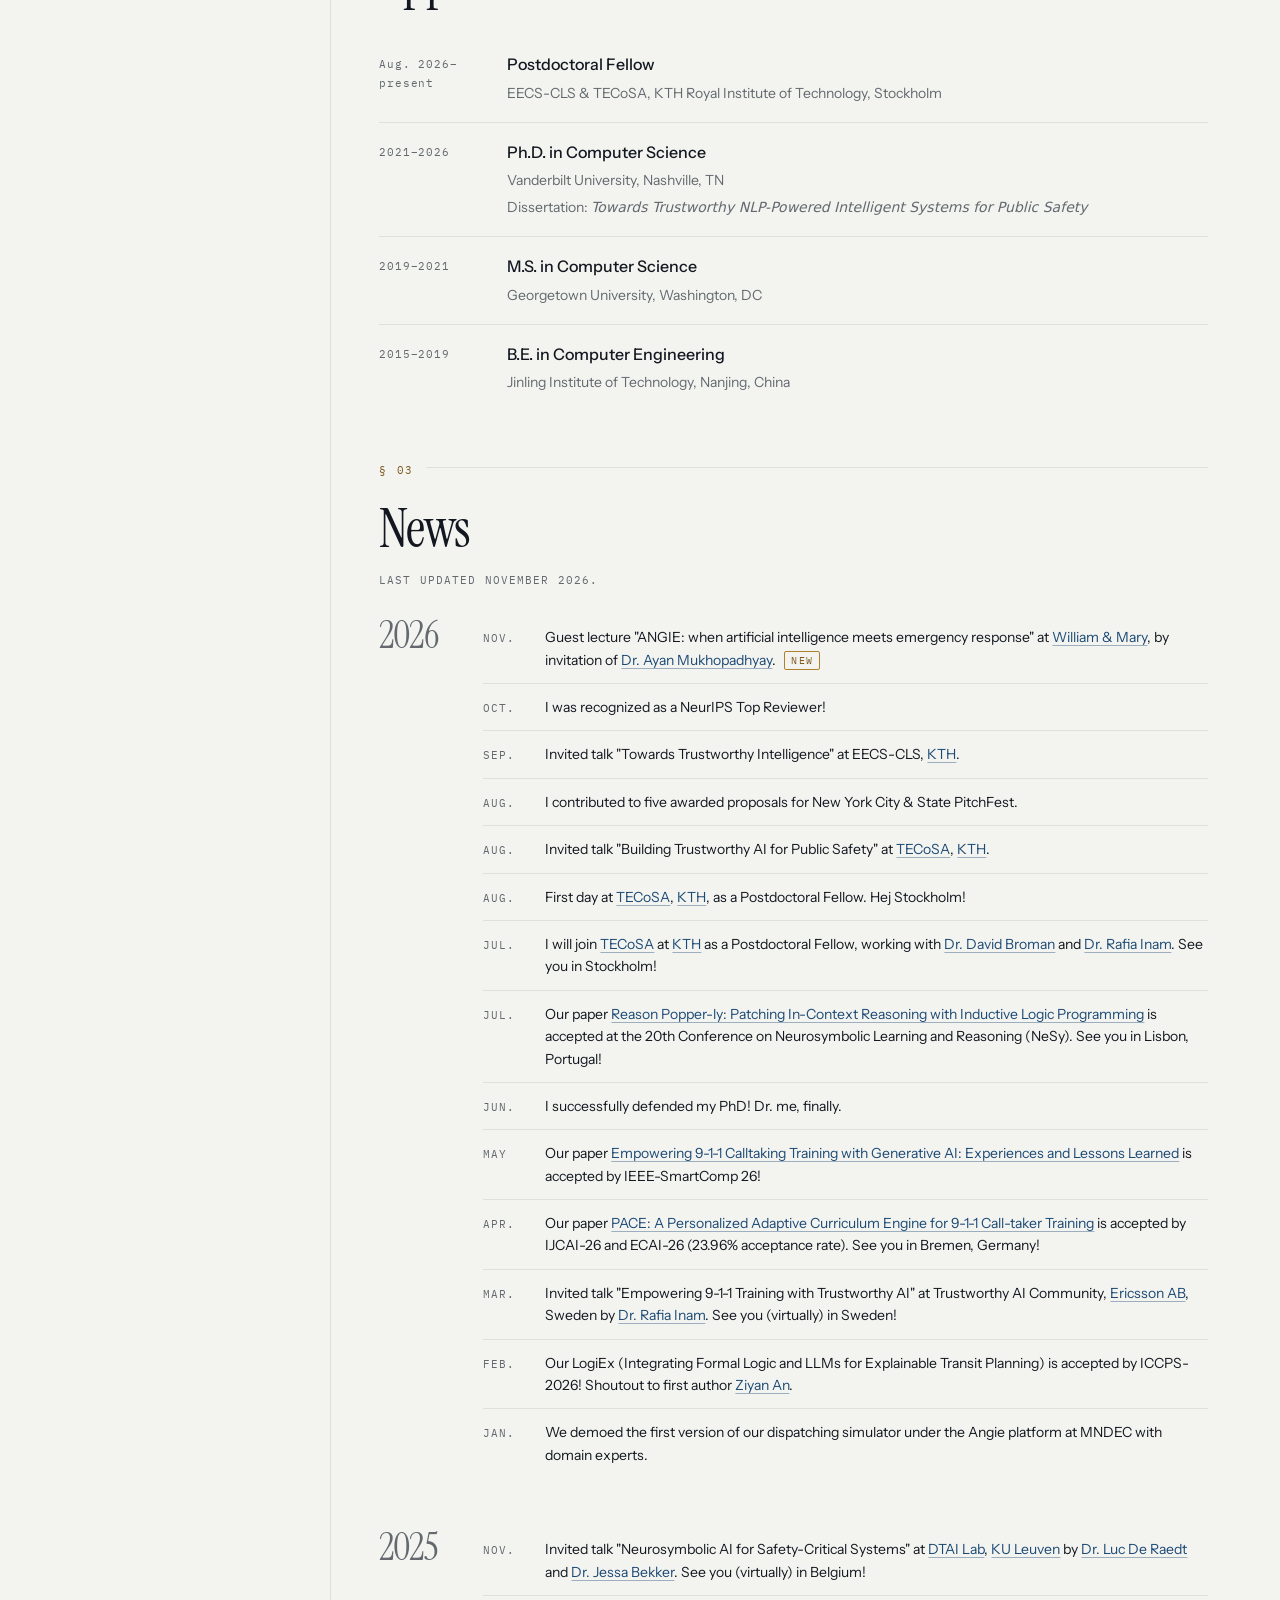
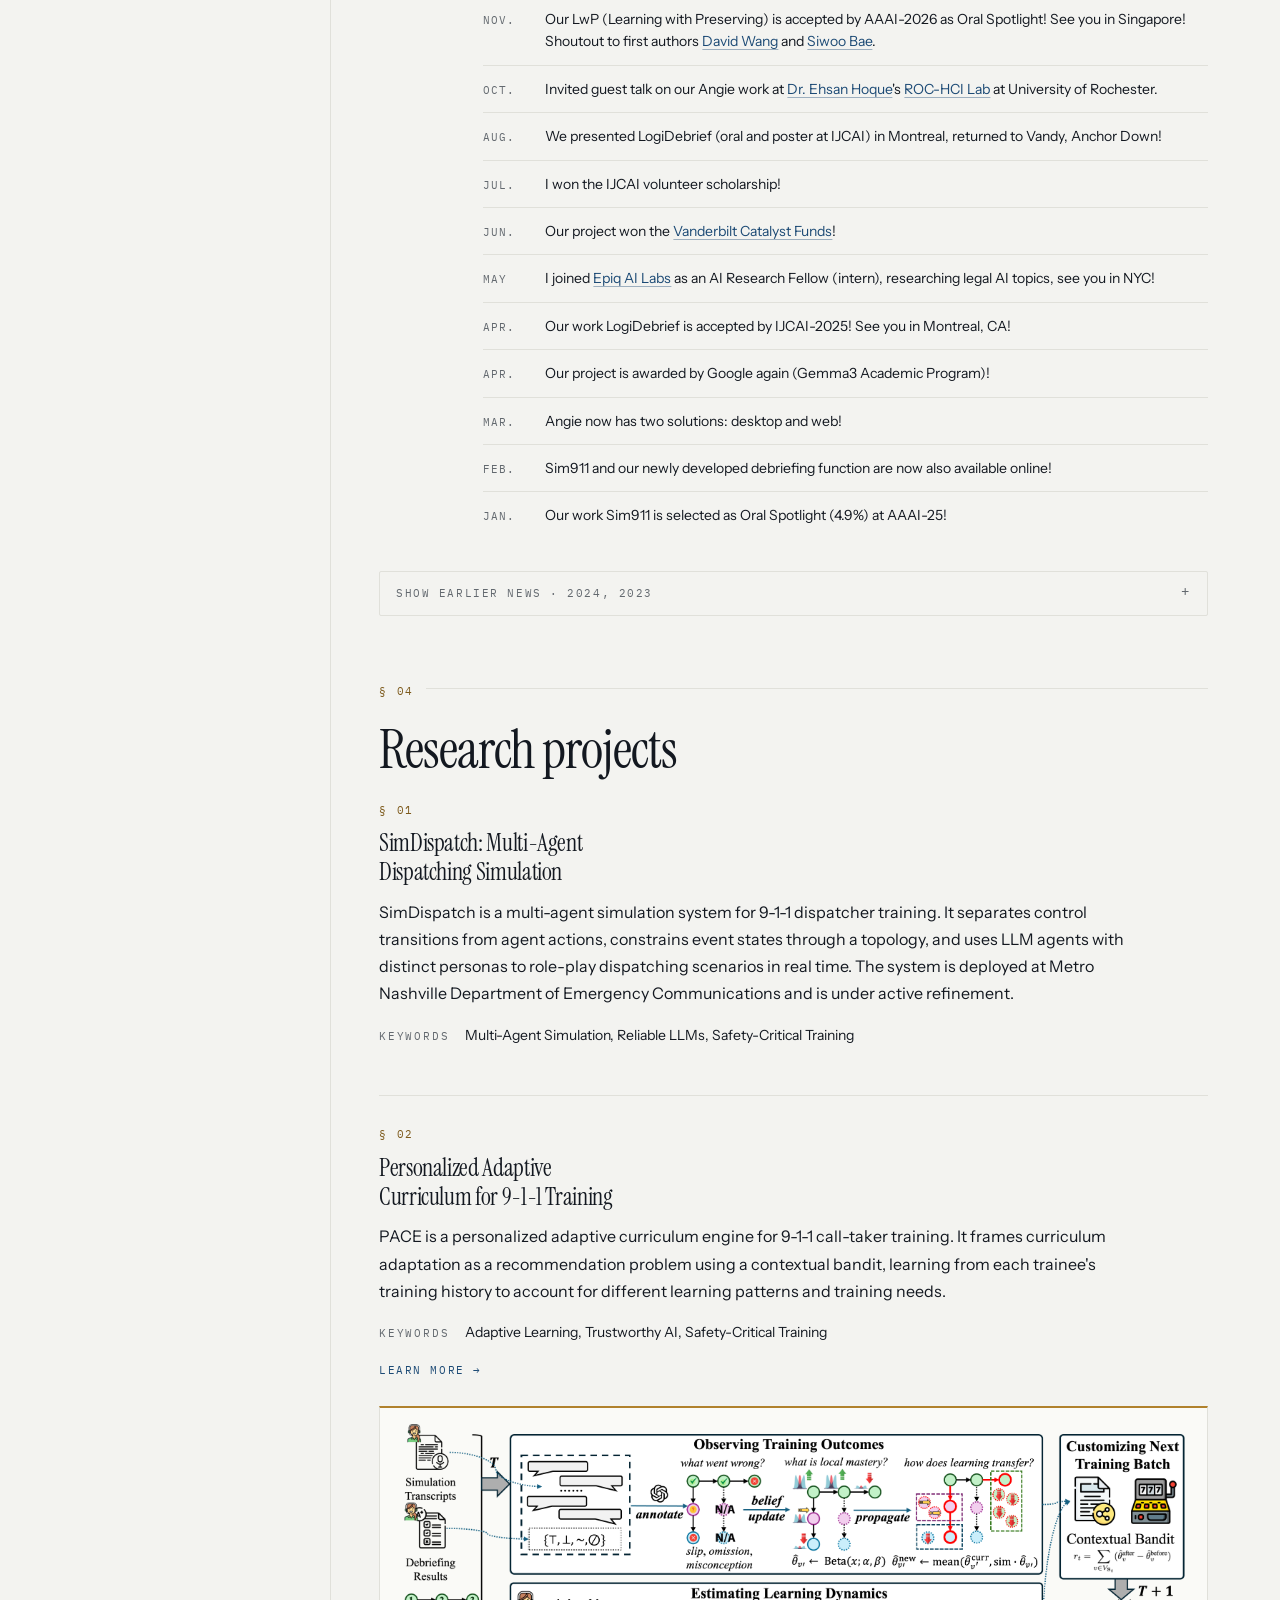
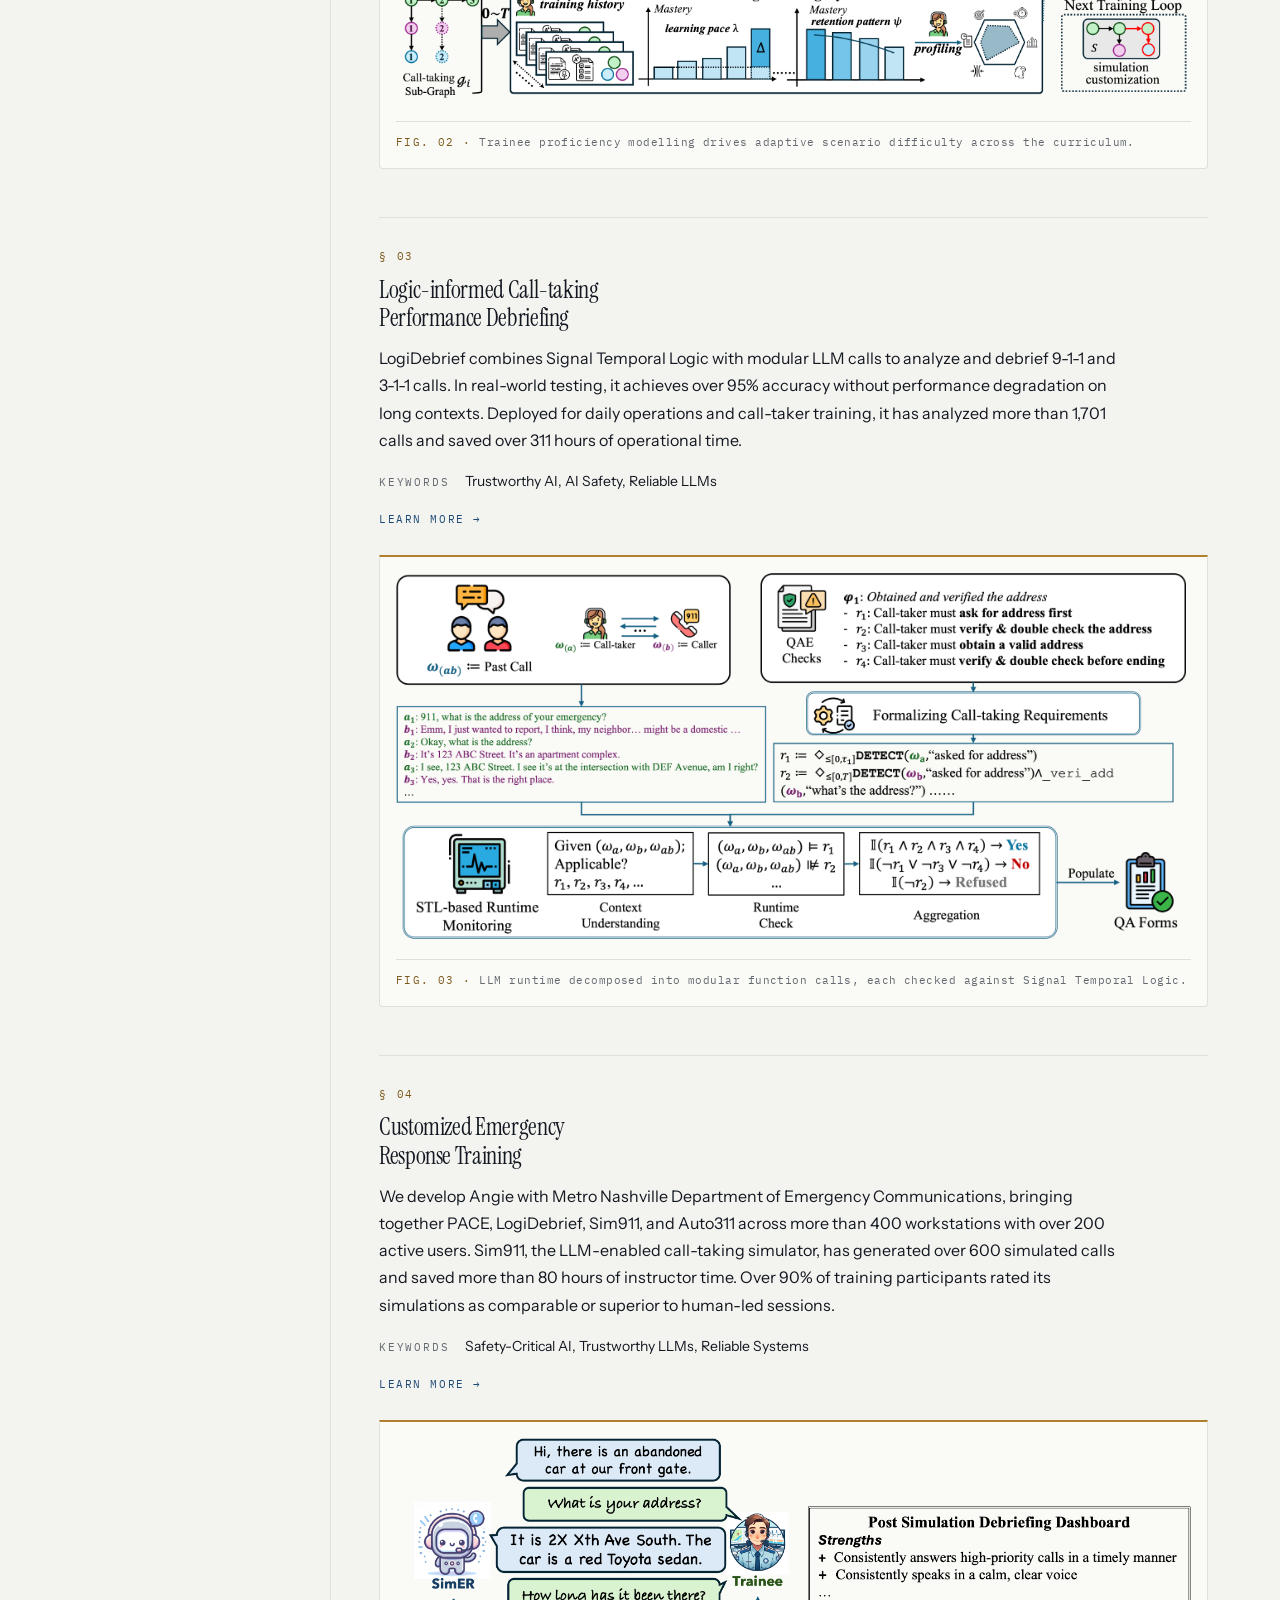
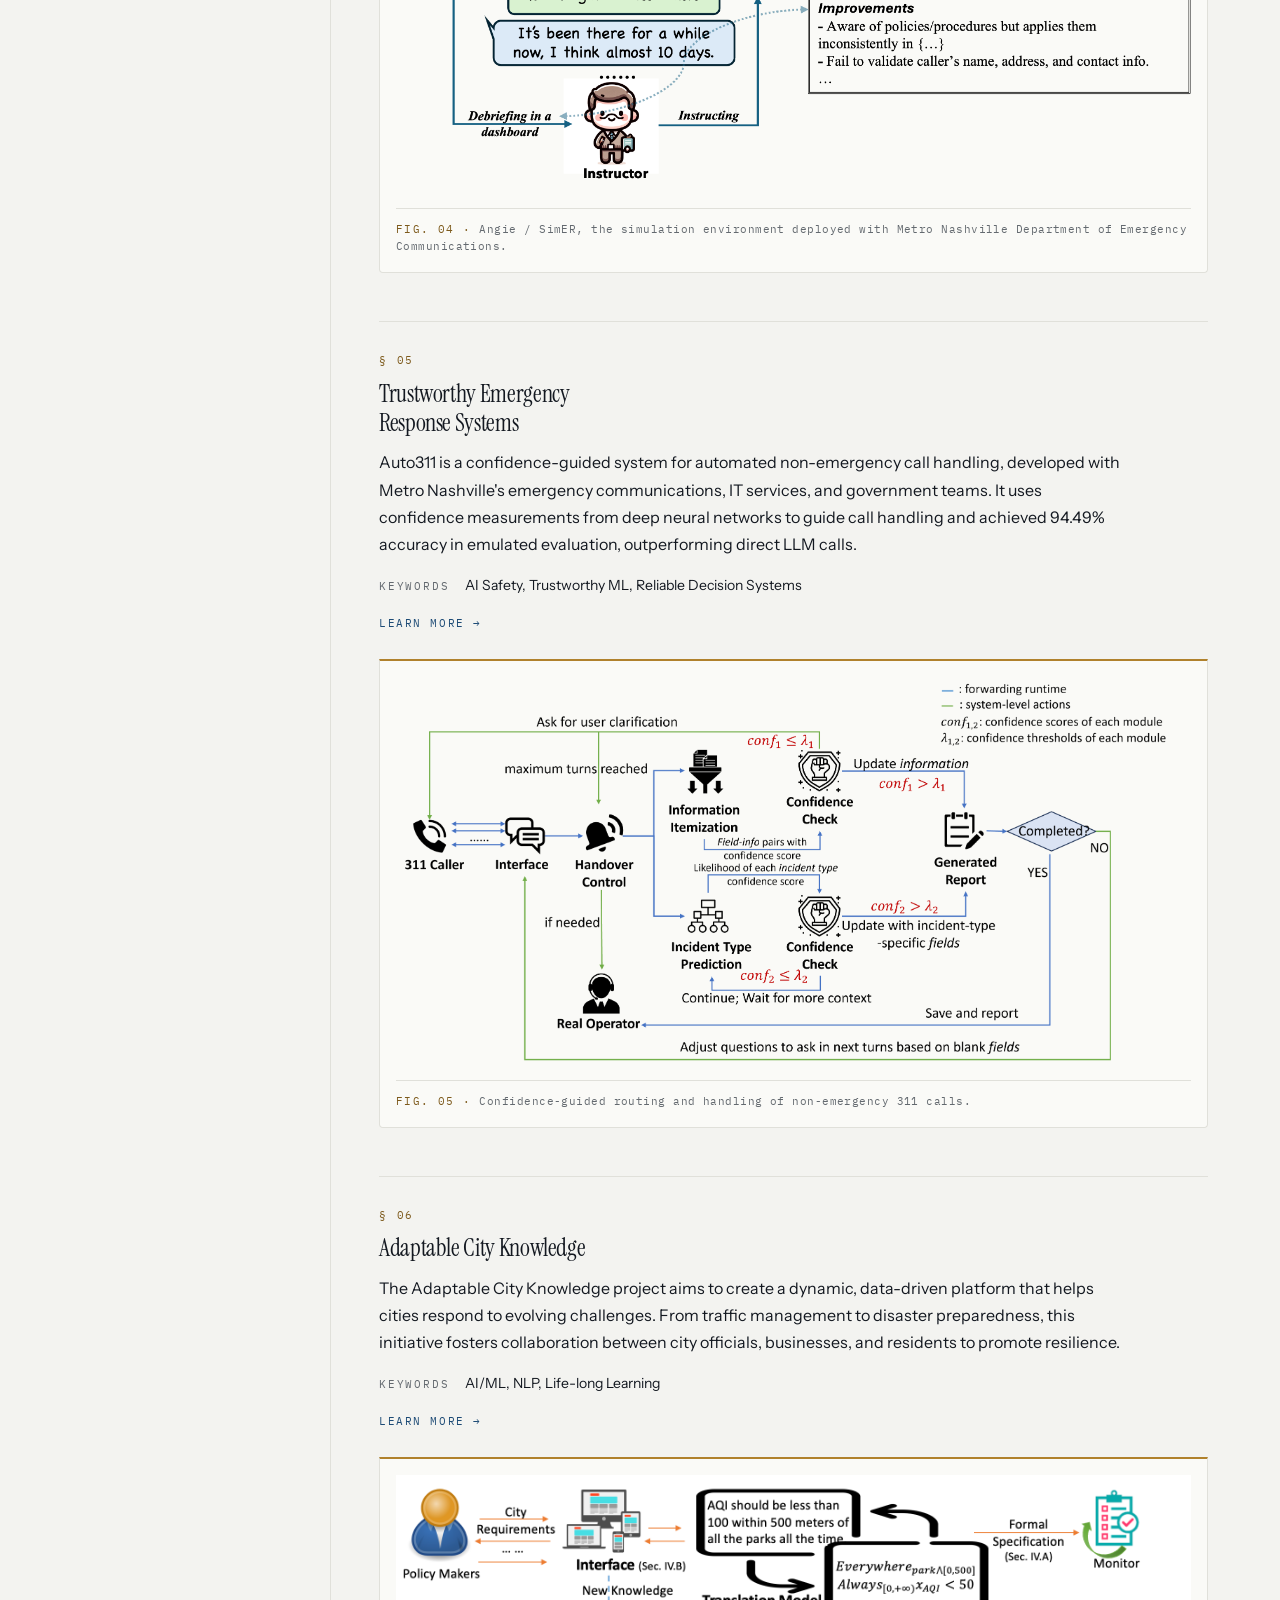
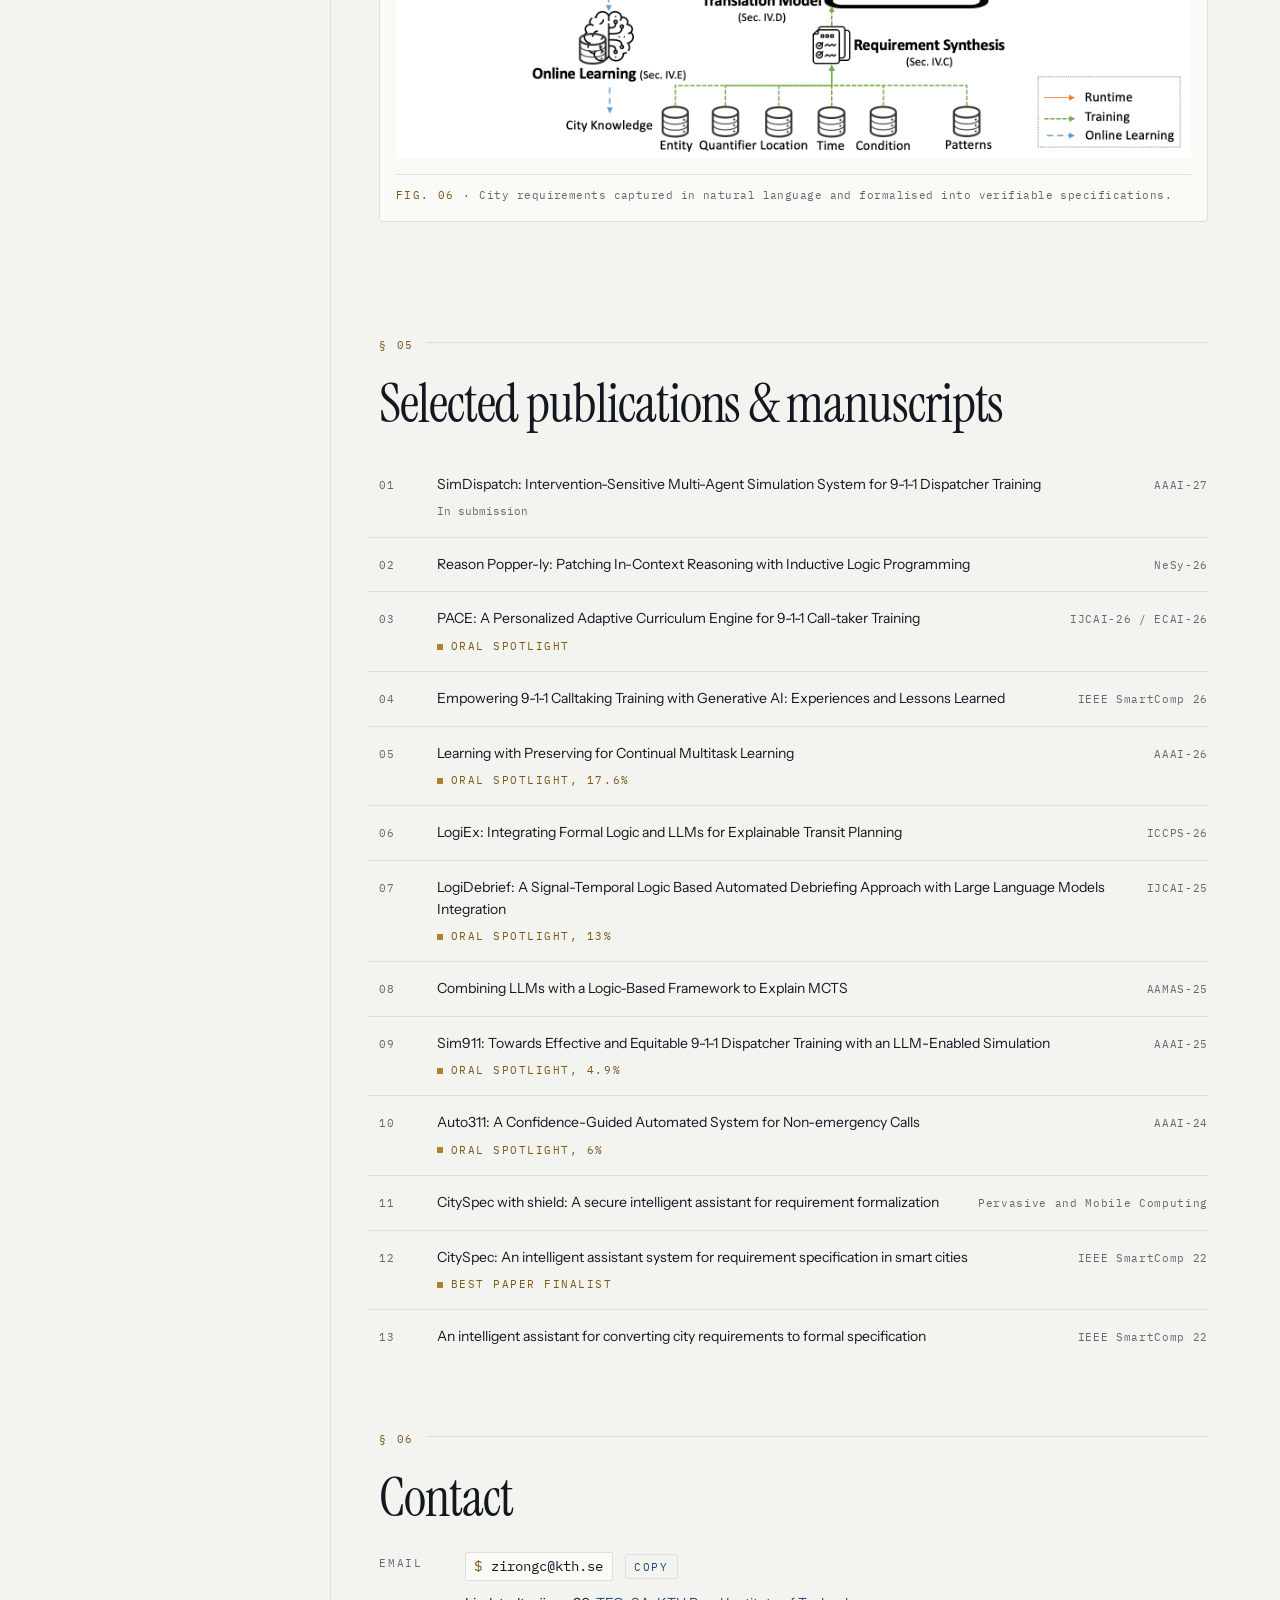
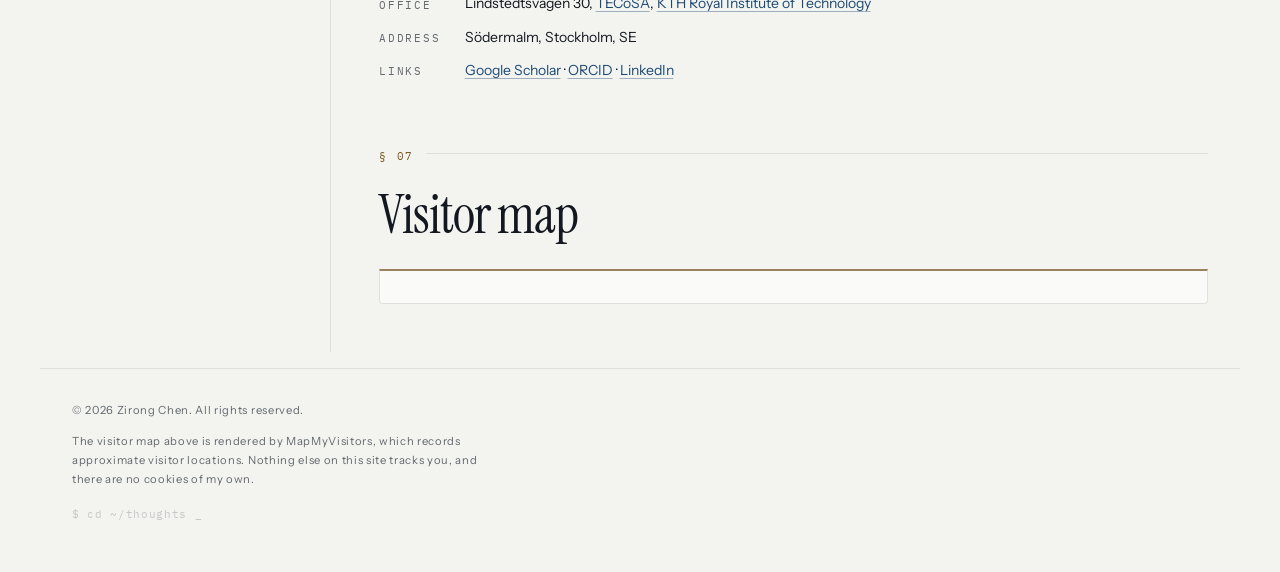
==== commit 7c7af5c1: "Describe ANGIE event as a guest lecture" ====
--- a/index.html
+++ b/index.html
@@ -278,7 +278,7 @@
                 <div class="news-group">
                     <div class="news-year">2026</div>
                     <ul class="news-list">
-                        <li><span class="news-date">Nov.</span><span class="news-text" data-lang="en">Invited talk "ANGIE: when artificial intelligence meets emergency response" at <a href="https://www.wm.edu/" target="_blank">William &amp; Mary</a>, by invitation of <a href="https://ayanmukhopadhyay.com/" target="_blank">Dr. Ayan Mukhopadhyay</a>.<span class="mark-new">new</span></span><span class="news-text" data-lang="sv" lang="sv">Inbjuden föreläsning ”ANGIE: when artificial intelligence meets emergency response” vid <a href="https://www.wm.edu/" target="_blank">William &amp; Mary</a>, på inbjudan av <a href="https://ayanmukhopadhyay.com/" target="_blank">Dr. Ayan Mukhopadhyay</a>.<span class="mark-new">ny</span></span></li>
+                        <li><span class="news-date">Nov.</span><span class="news-text" data-lang="en">Guest lecture "ANGIE: when artificial intelligence meets emergency response" at <a href="https://www.wm.edu/" target="_blank">William &amp; Mary</a>, by invitation of <a href="https://ayanmukhopadhyay.com/" target="_blank">Dr. Ayan Mukhopadhyay</a>.<span class="mark-new">new</span></span><span class="news-text" data-lang="sv" lang="sv">Gästföreläsning ”ANGIE: when artificial intelligence meets emergency response” vid <a href="https://www.wm.edu/" target="_blank">William &amp; Mary</a>, på inbjudan av <a href="https://ayanmukhopadhyay.com/" target="_blank">Dr. Ayan Mukhopadhyay</a>.<span class="mark-new">ny</span></span></li>
                         <li><span class="news-date" data-lang="en">Oct.</span><span class="news-date" data-lang="sv" lang="sv">Okt.</span><span class="news-text" data-lang="en">I was recognized as a NeurIPS Top Reviewer!</span><span class="news-text" data-lang="sv" lang="sv">Jag utsågs till Top Reviewer på NeurIPS!</span></li>
                         <li><span class="news-date">Sep.</span><span class="news-text" data-lang="en">Invited talk "Towards Trustworthy Intelligence" at EECS-CLS, <a href="https://www.kth.se/en" target="_blank">KTH</a>.</span><span class="news-text" data-lang="sv" lang="sv">Inbjuden föreläsning ”Towards Trustworthy Intelligence” vid EECS-CLS, <a href="https://www.kth.se/en" target="_blank">KTH</a>.</span></li>
                         <li><span class="news-date">Aug.</span><span class="news-text" data-lang="en">I contributed to five awarded proposals for New York City &amp; State PitchFest.</span><span class="news-text" data-lang="sv" lang="sv">Jag bidrog till fem förslag för New York City &amp; State PitchFest.</span></li>
